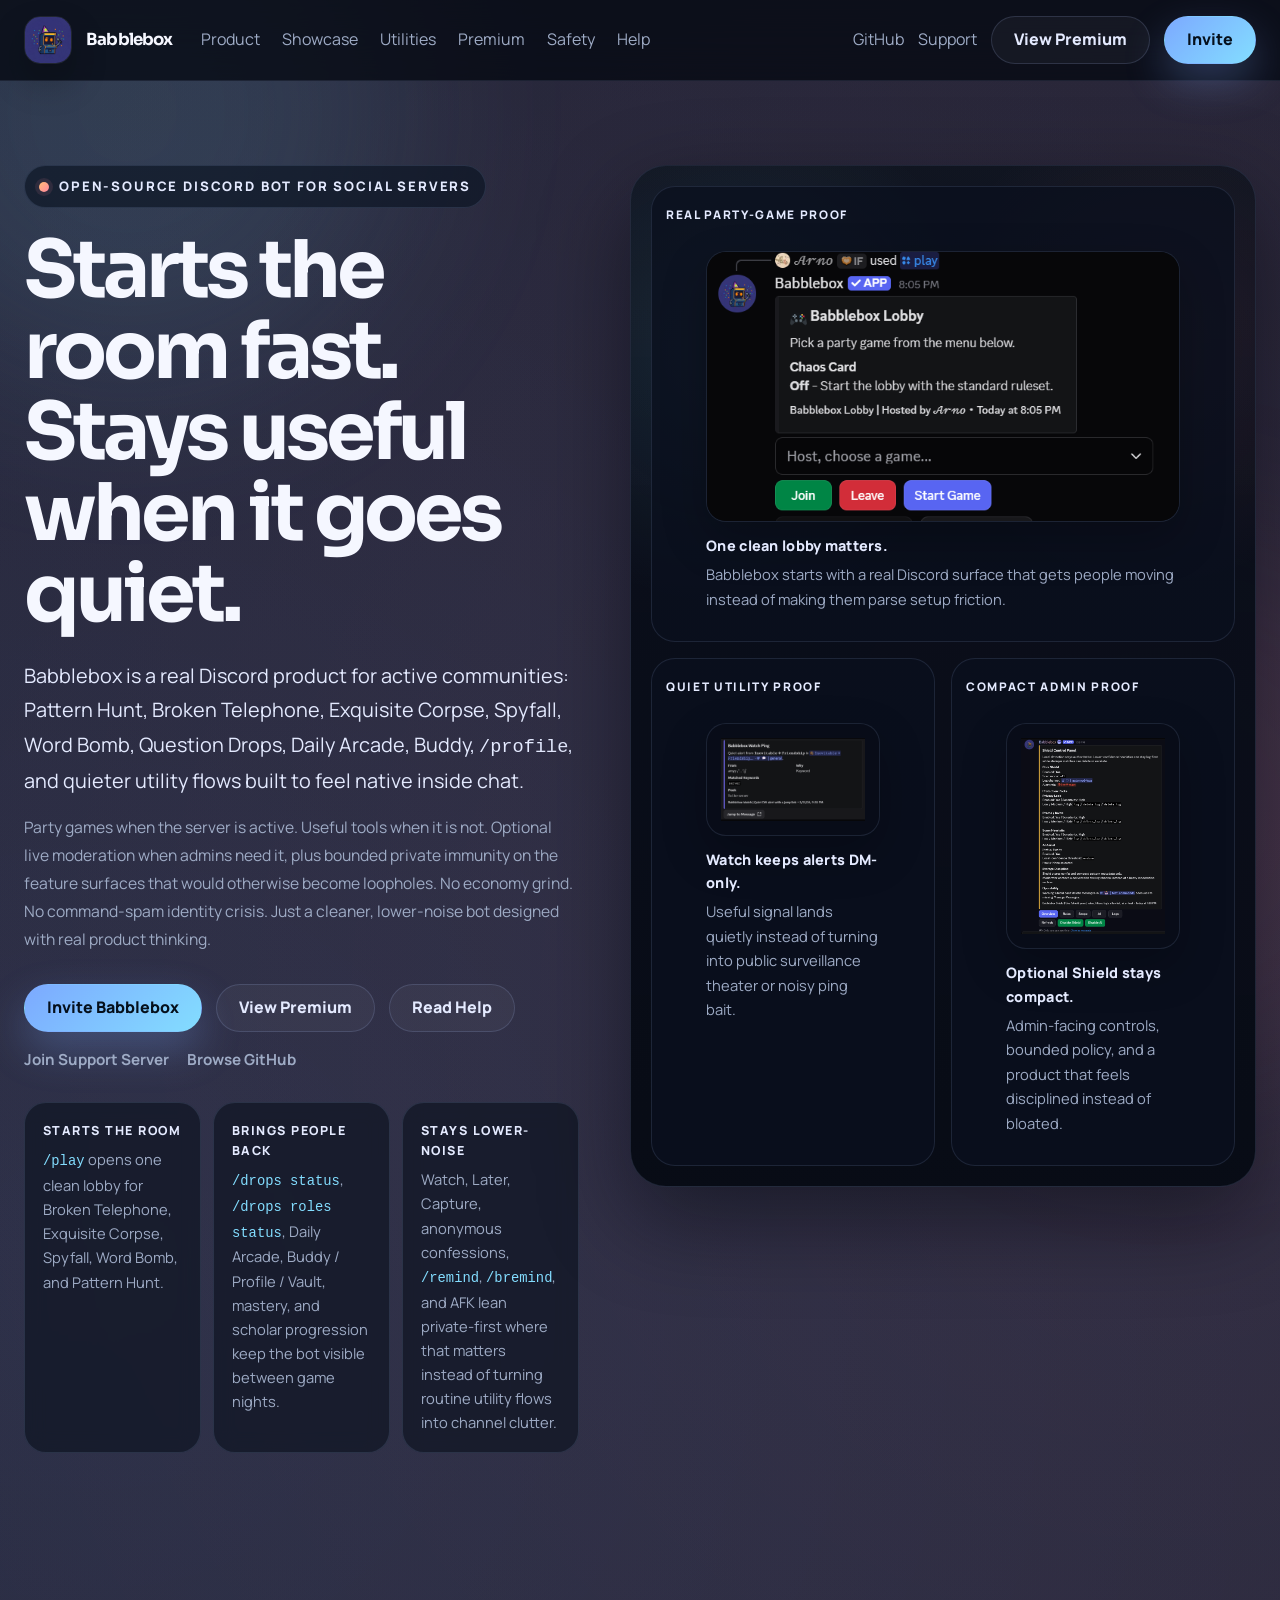
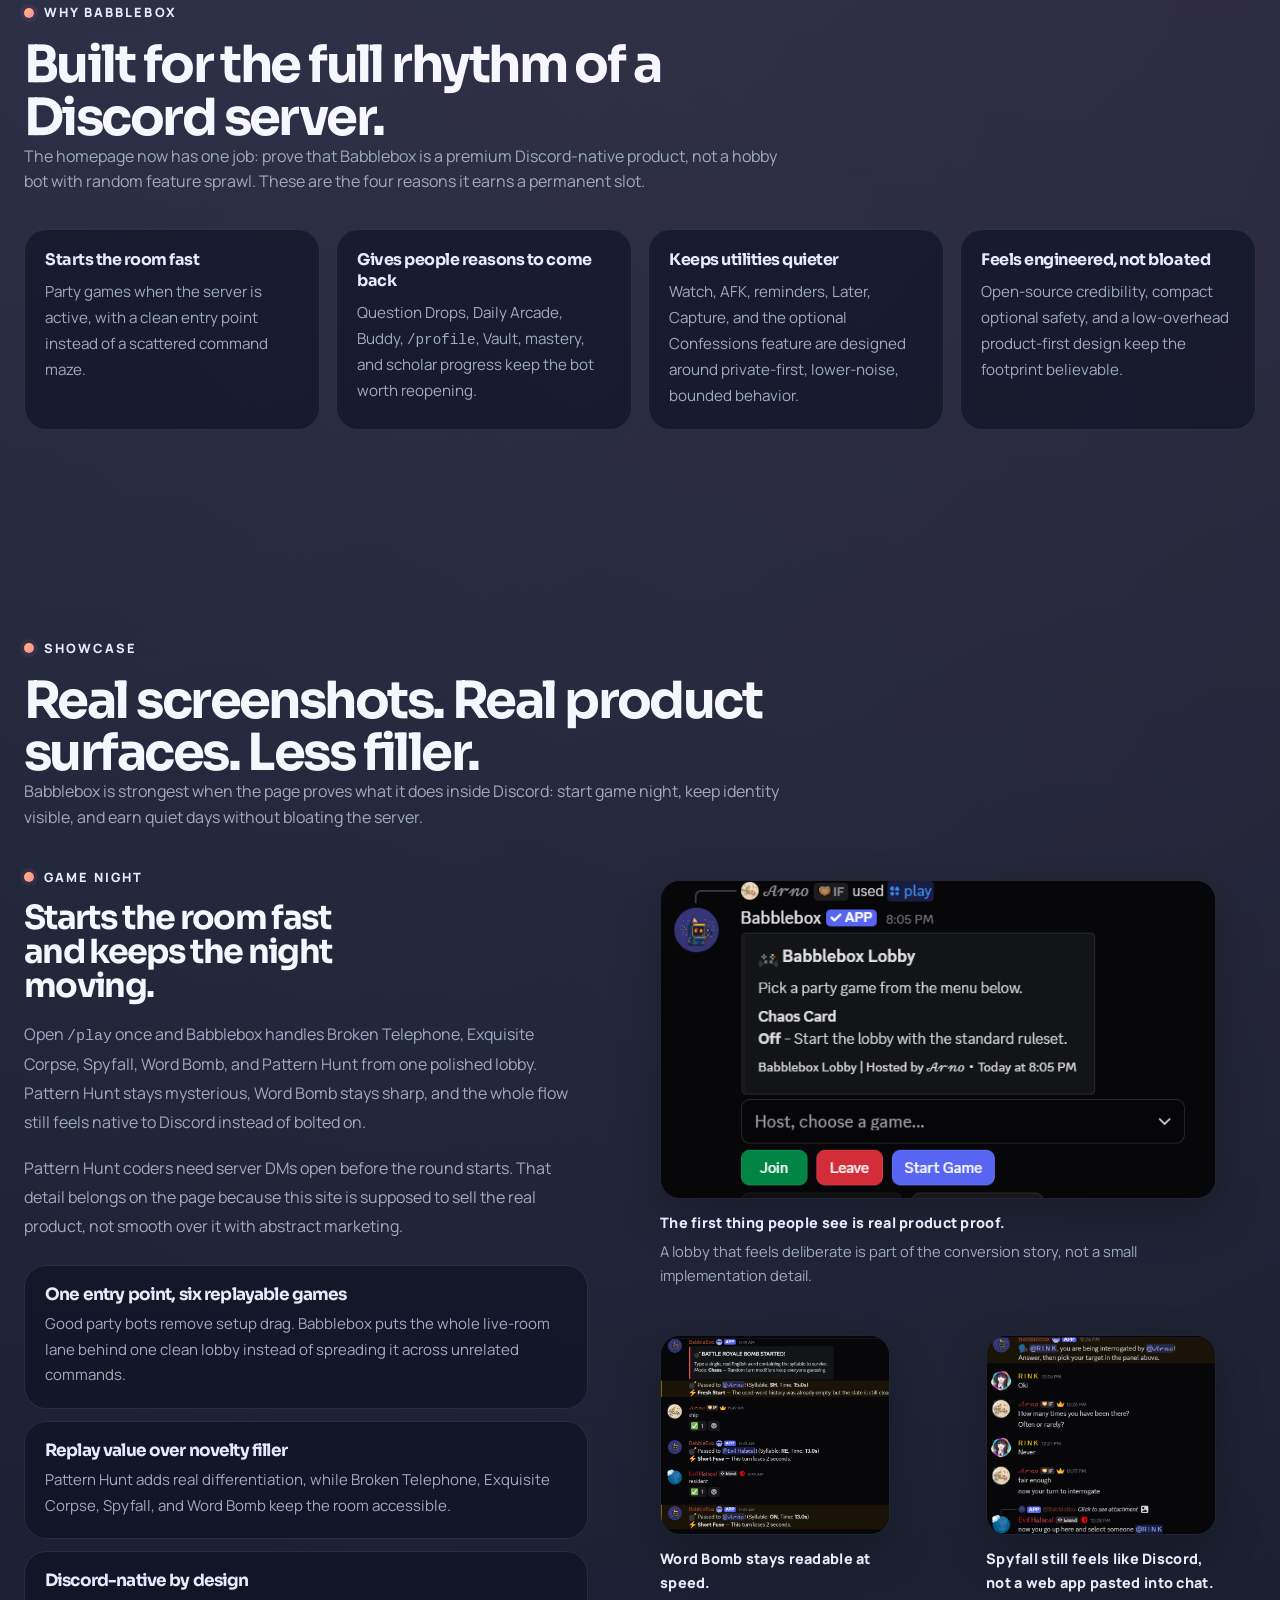
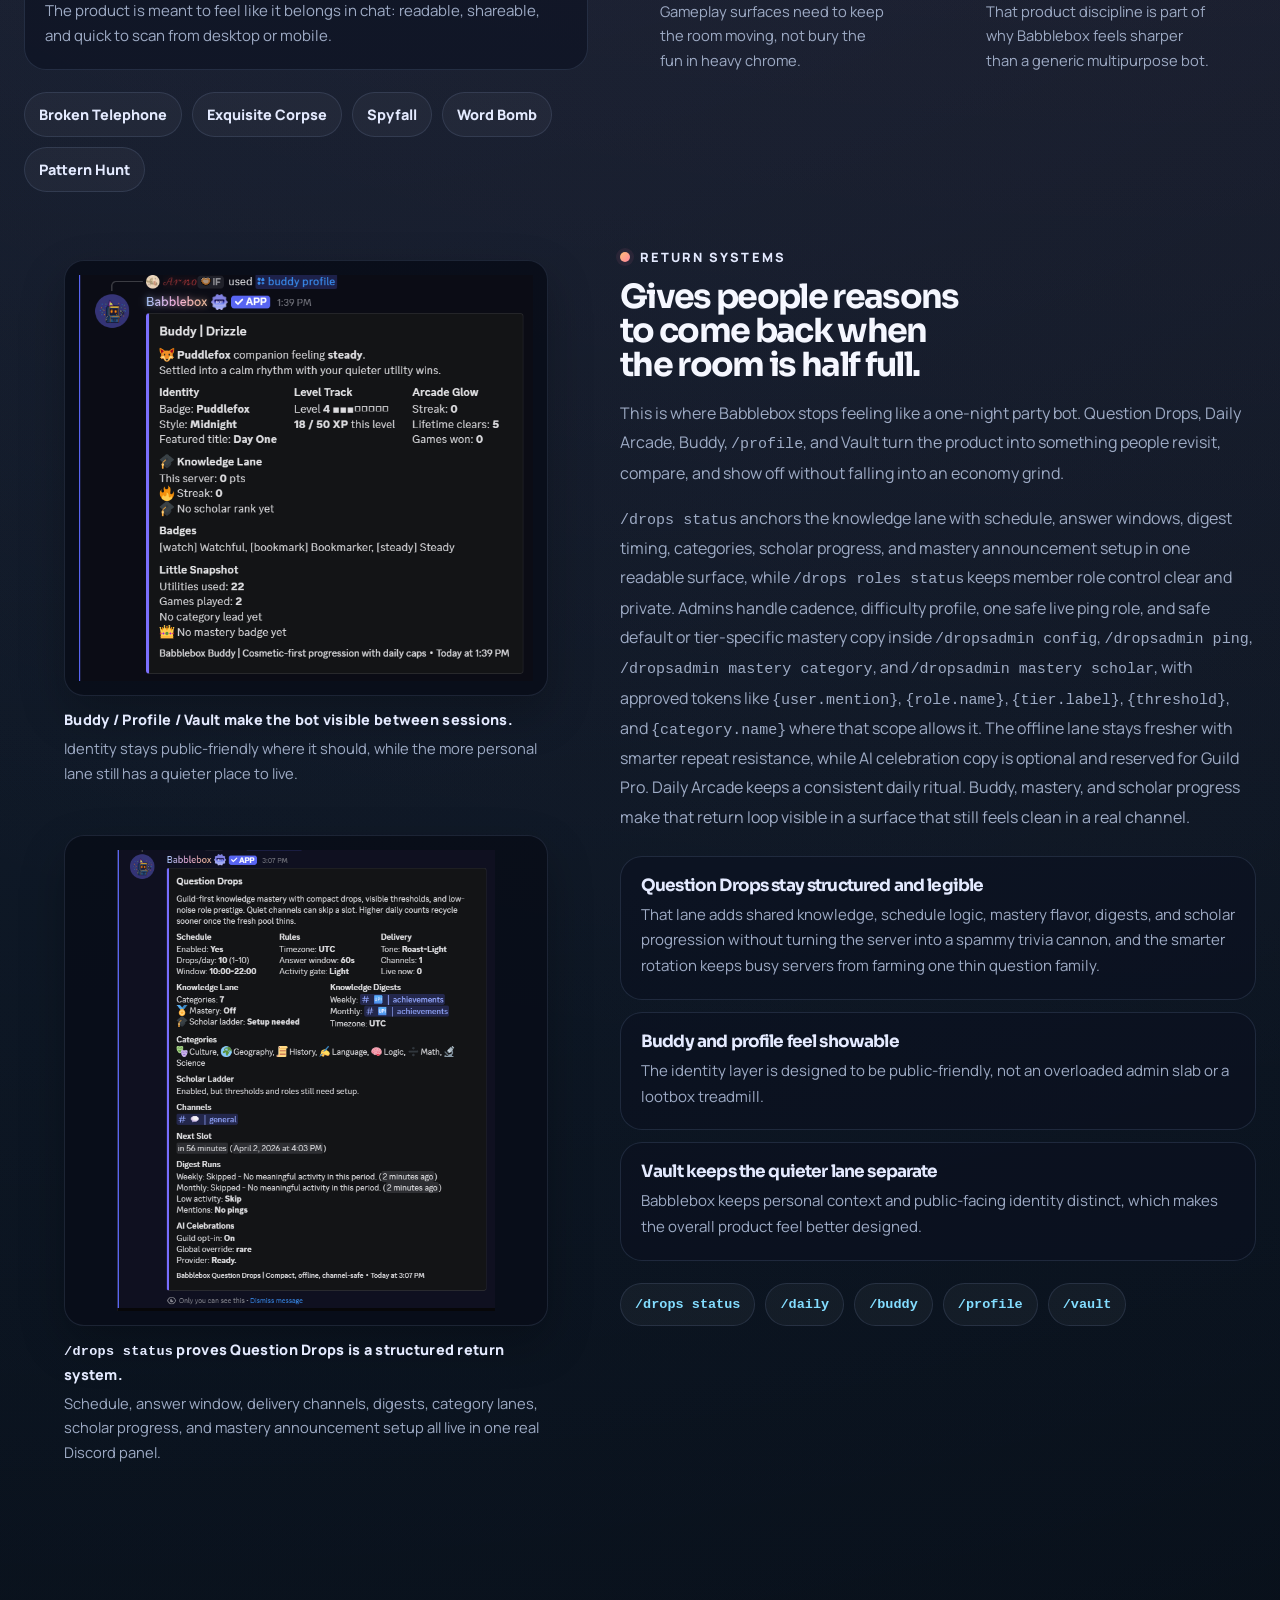
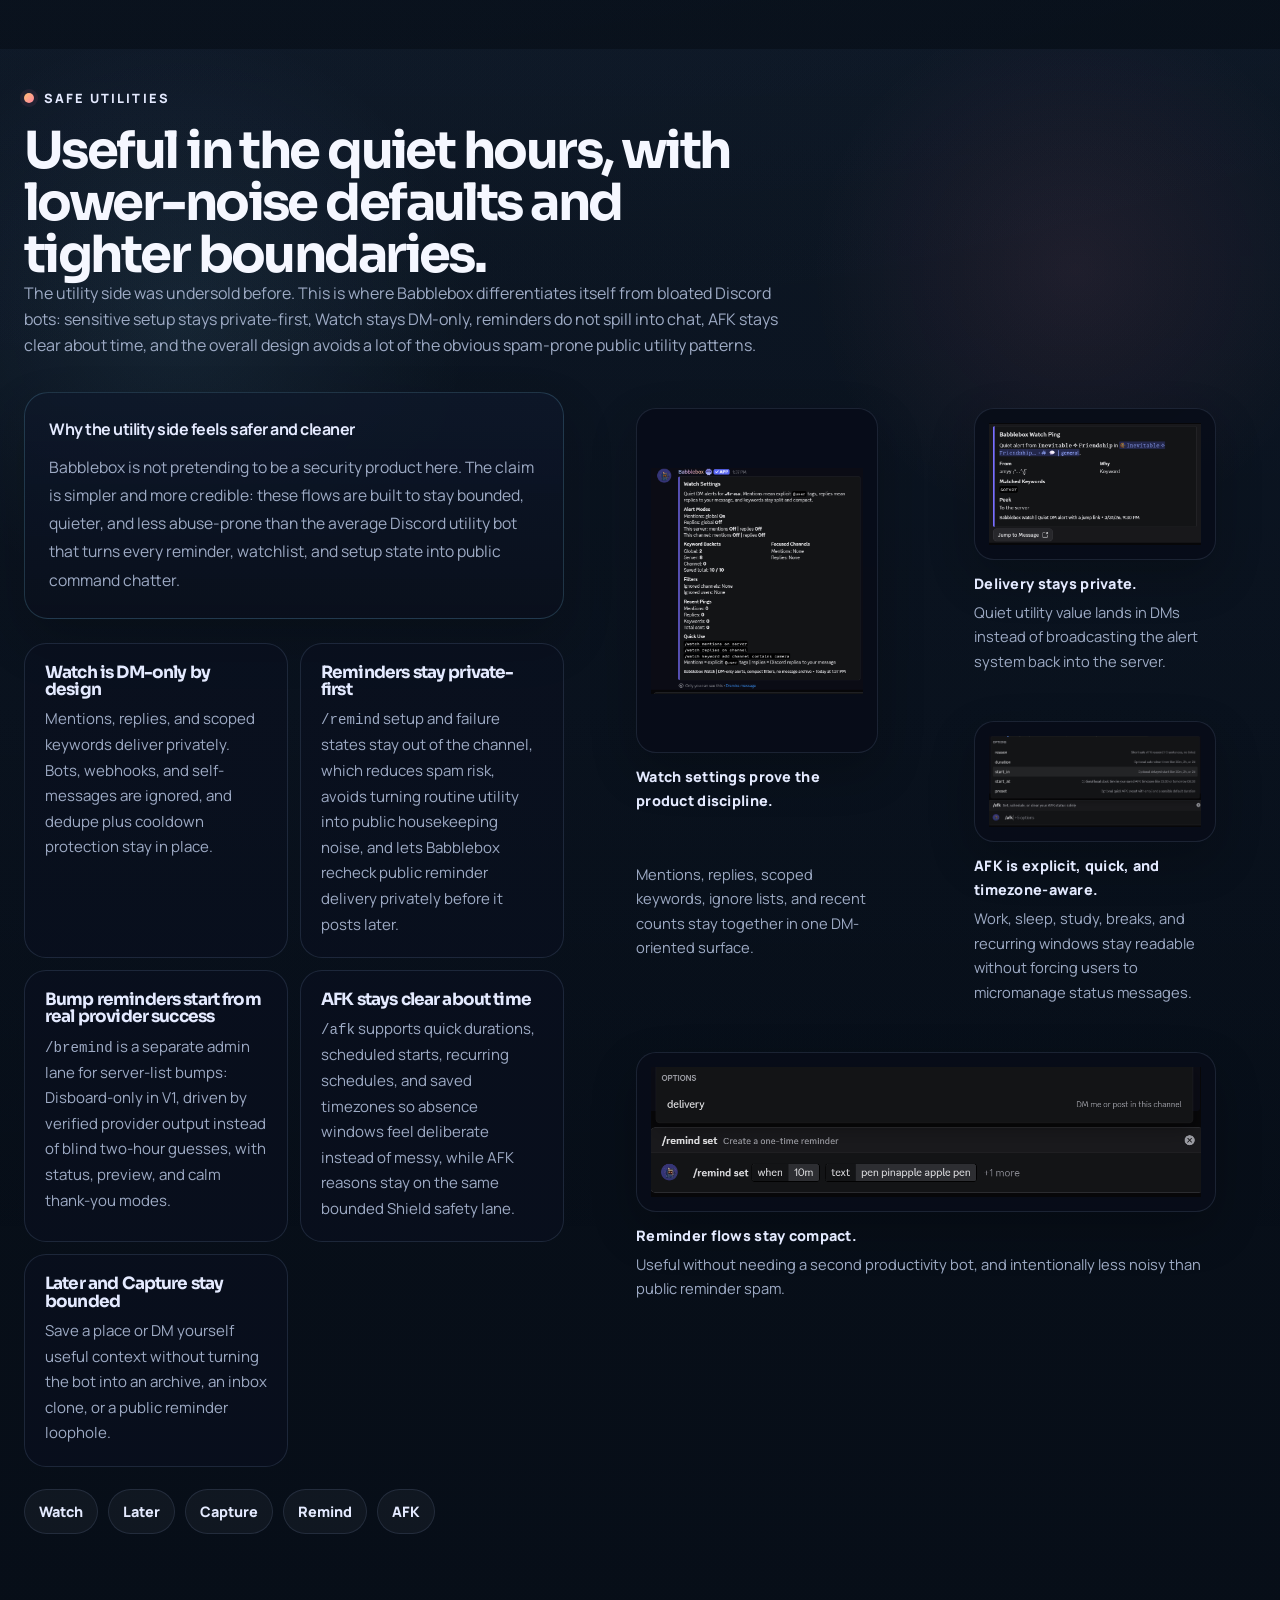
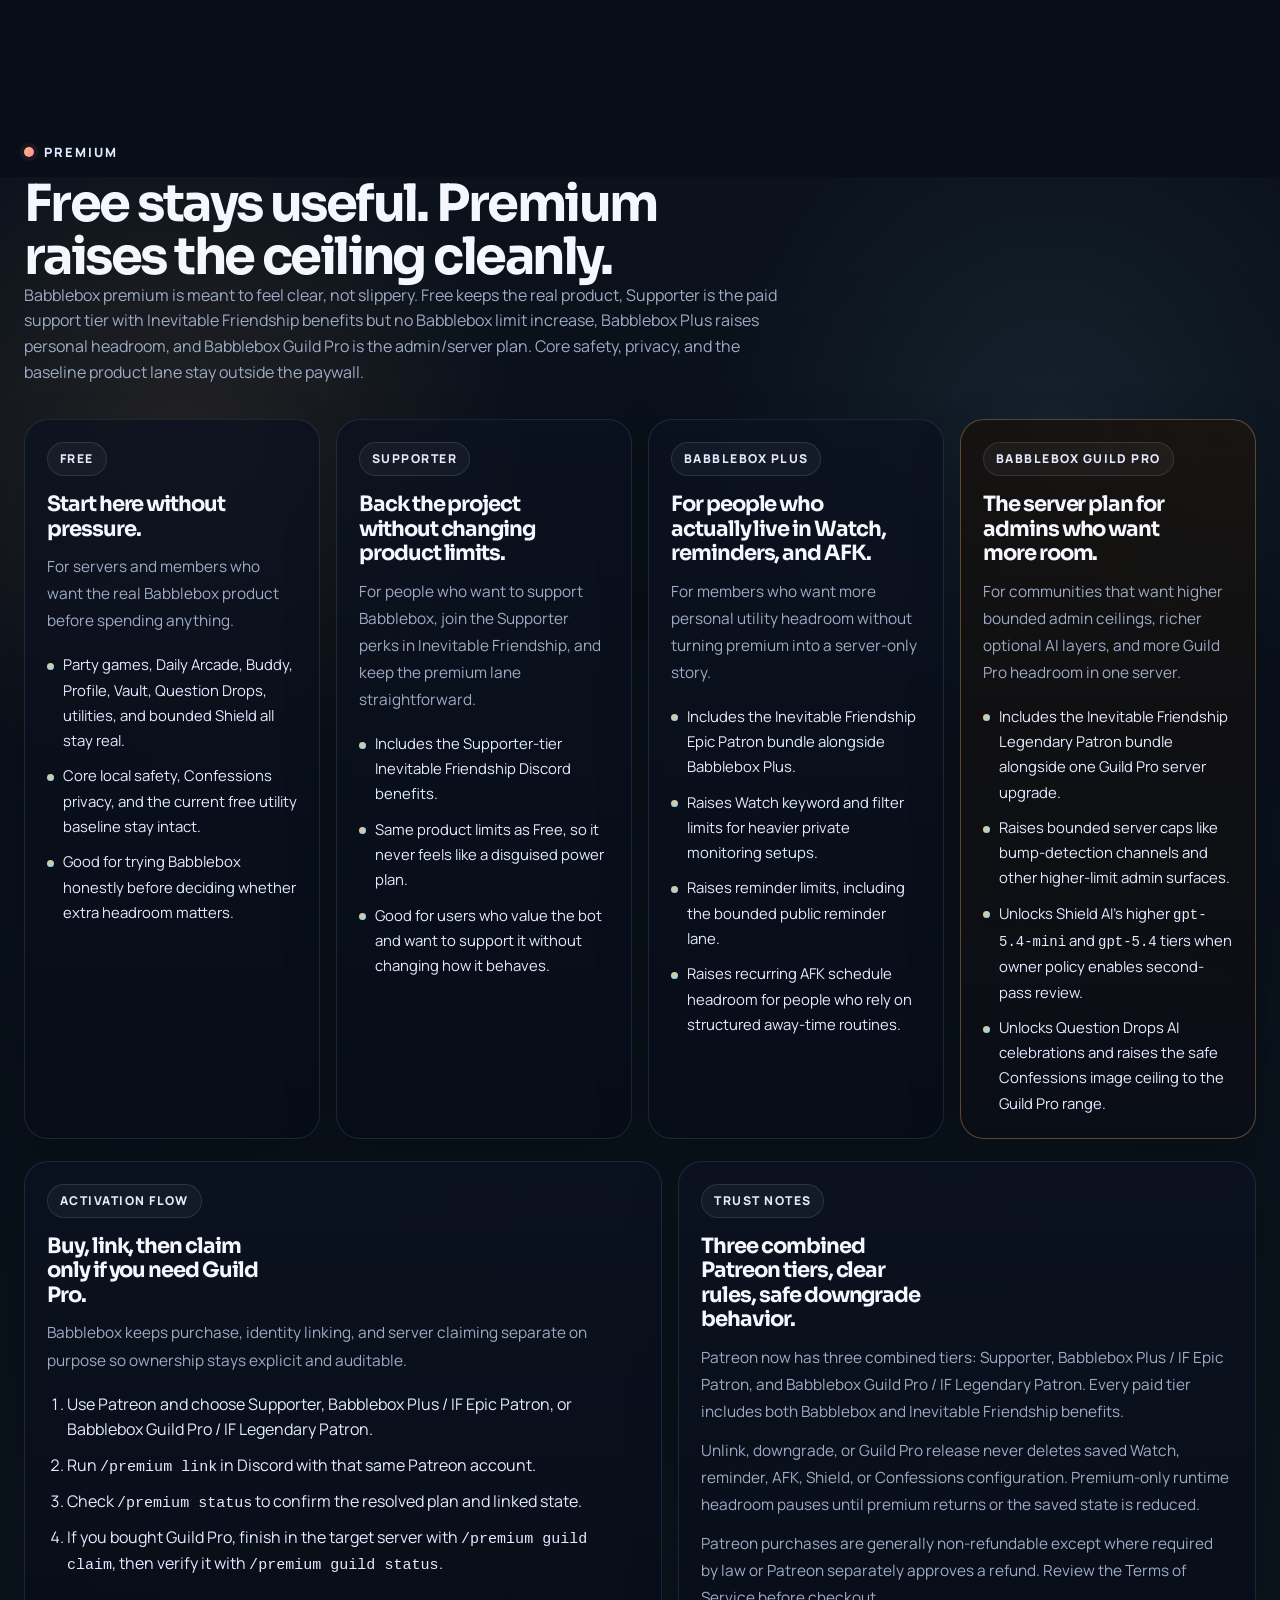
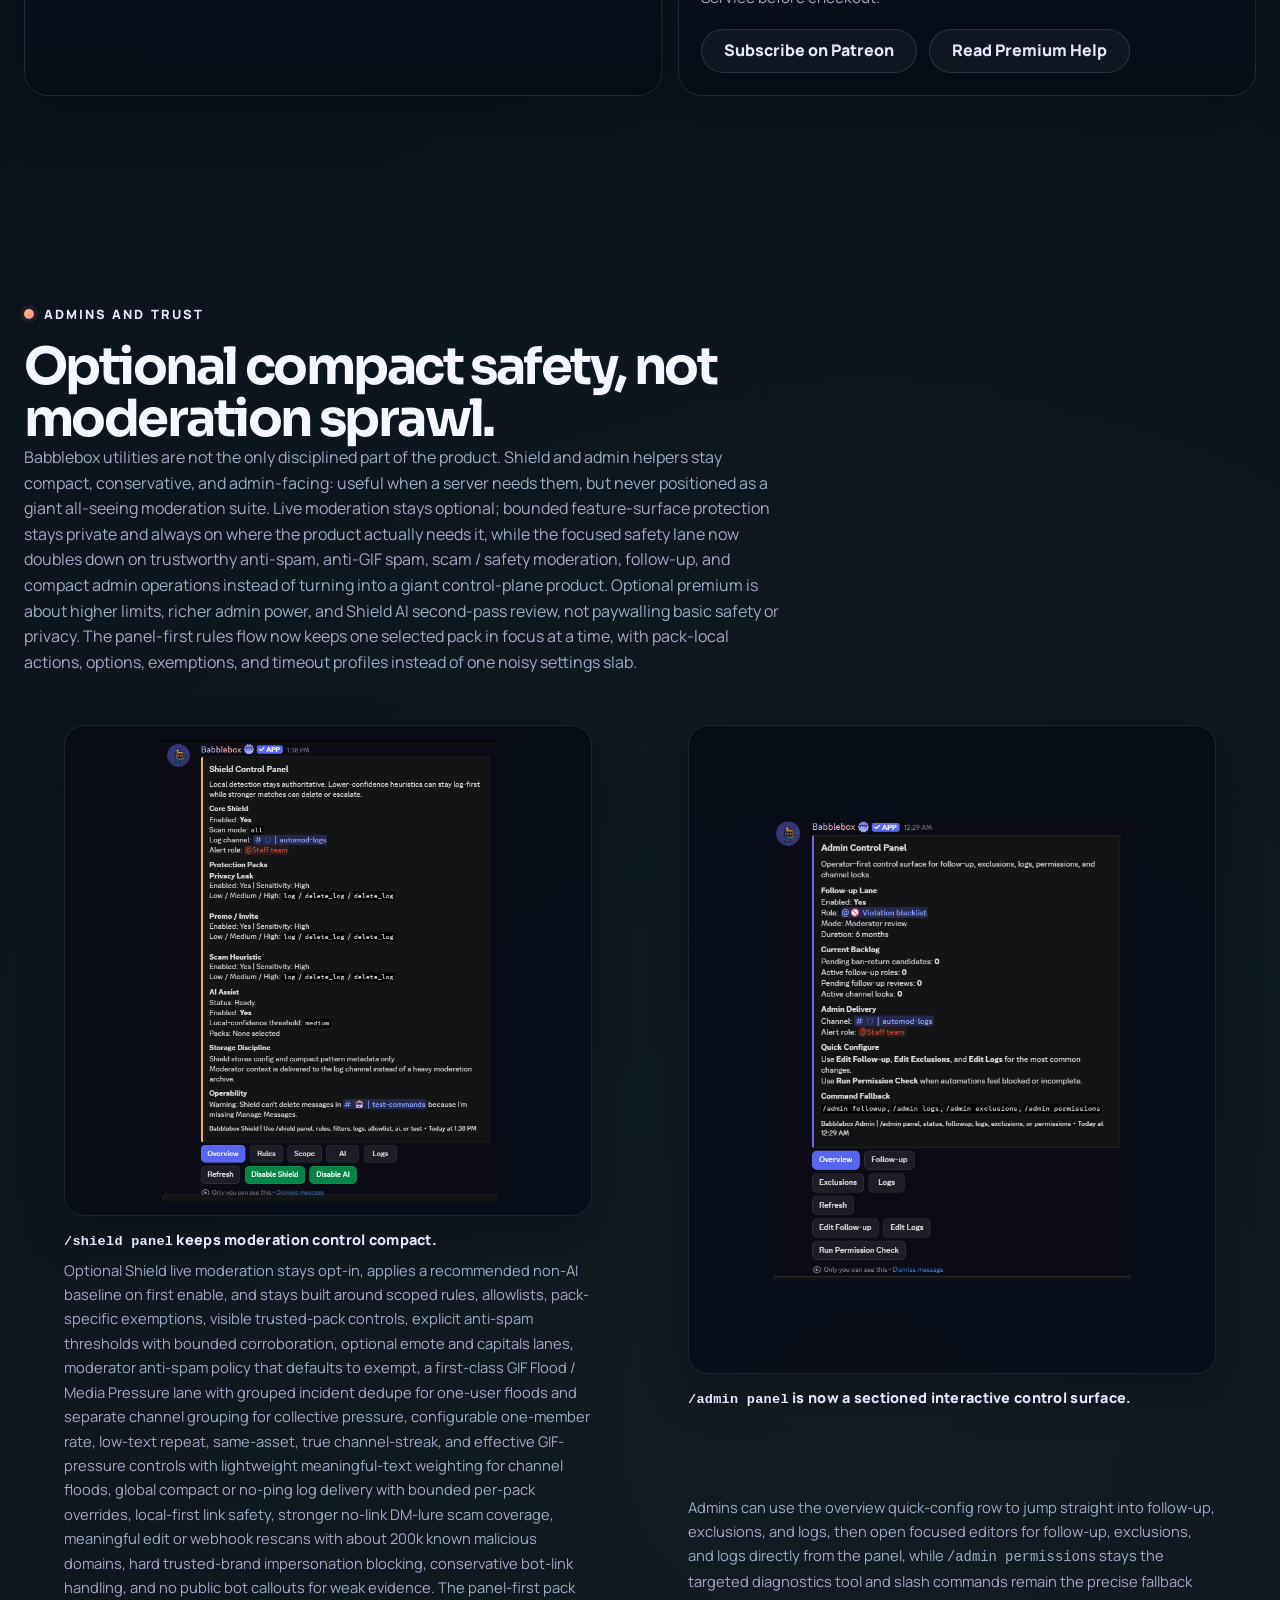
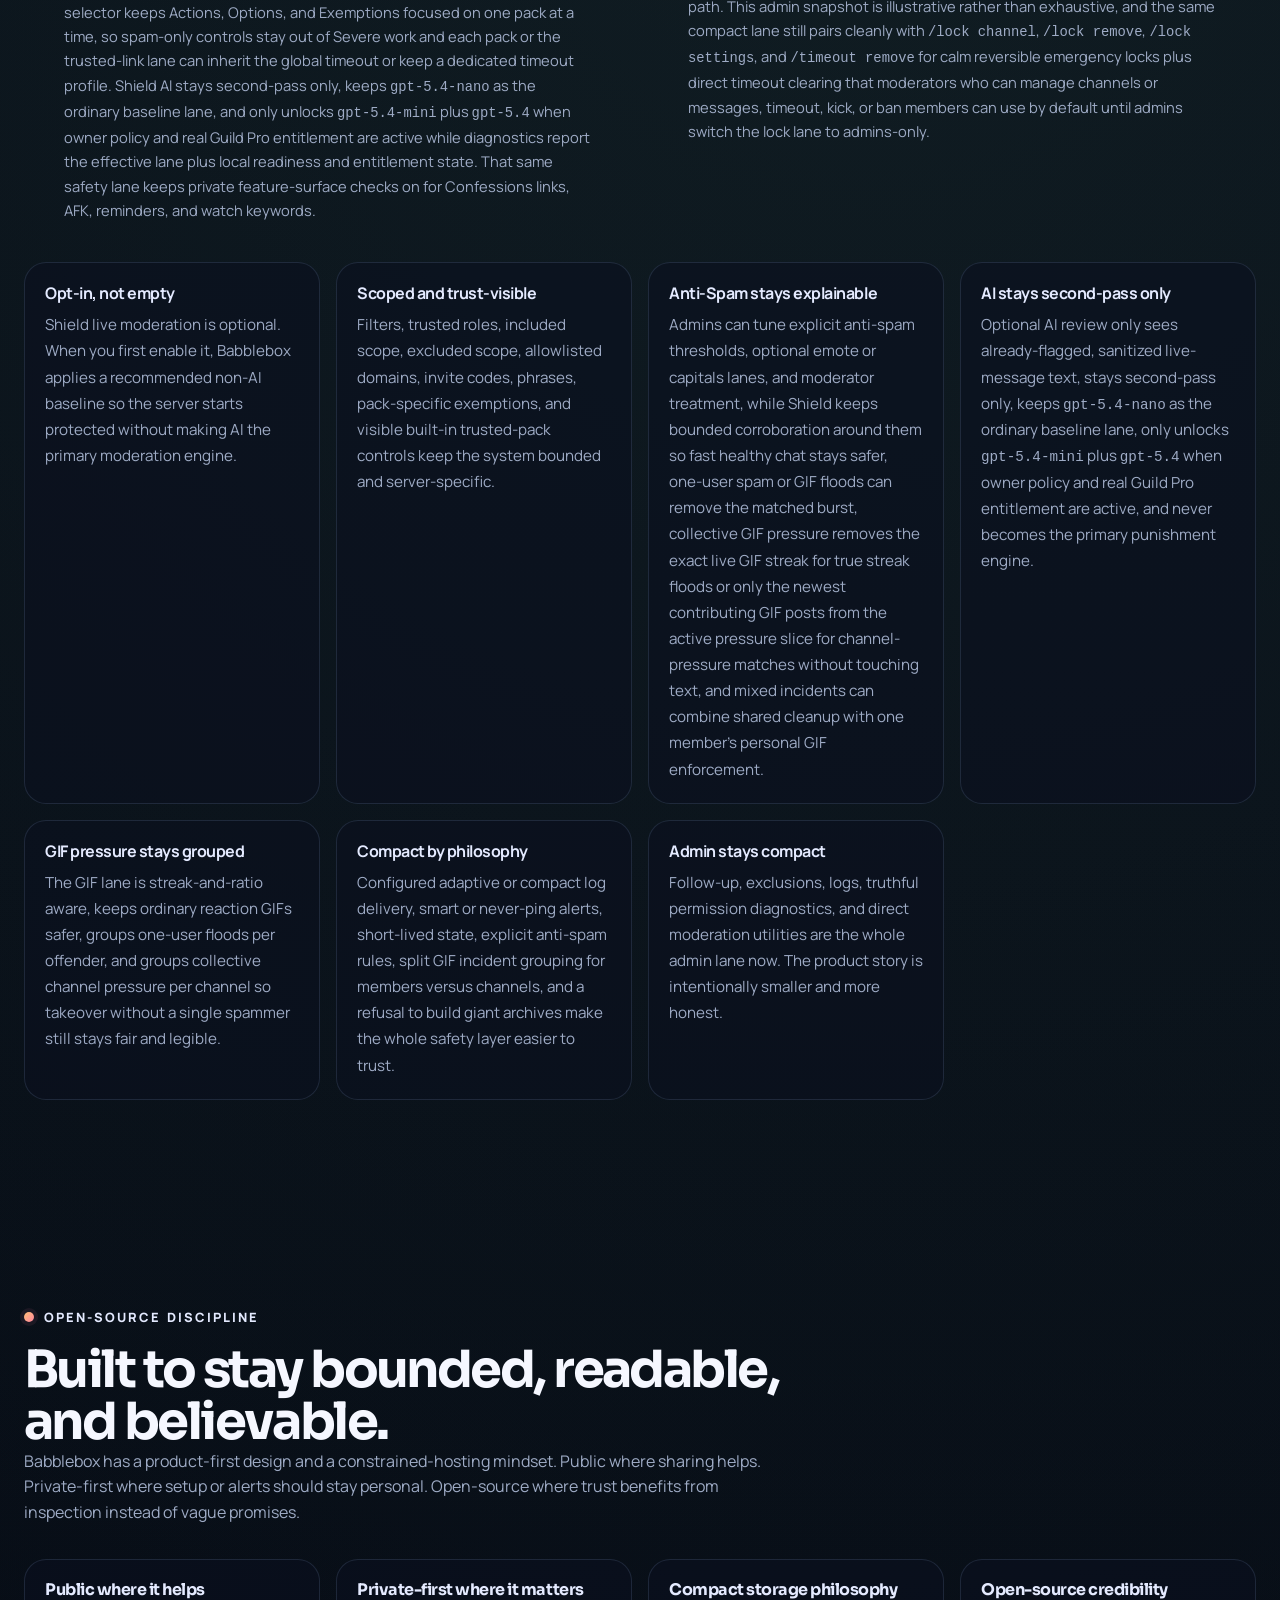
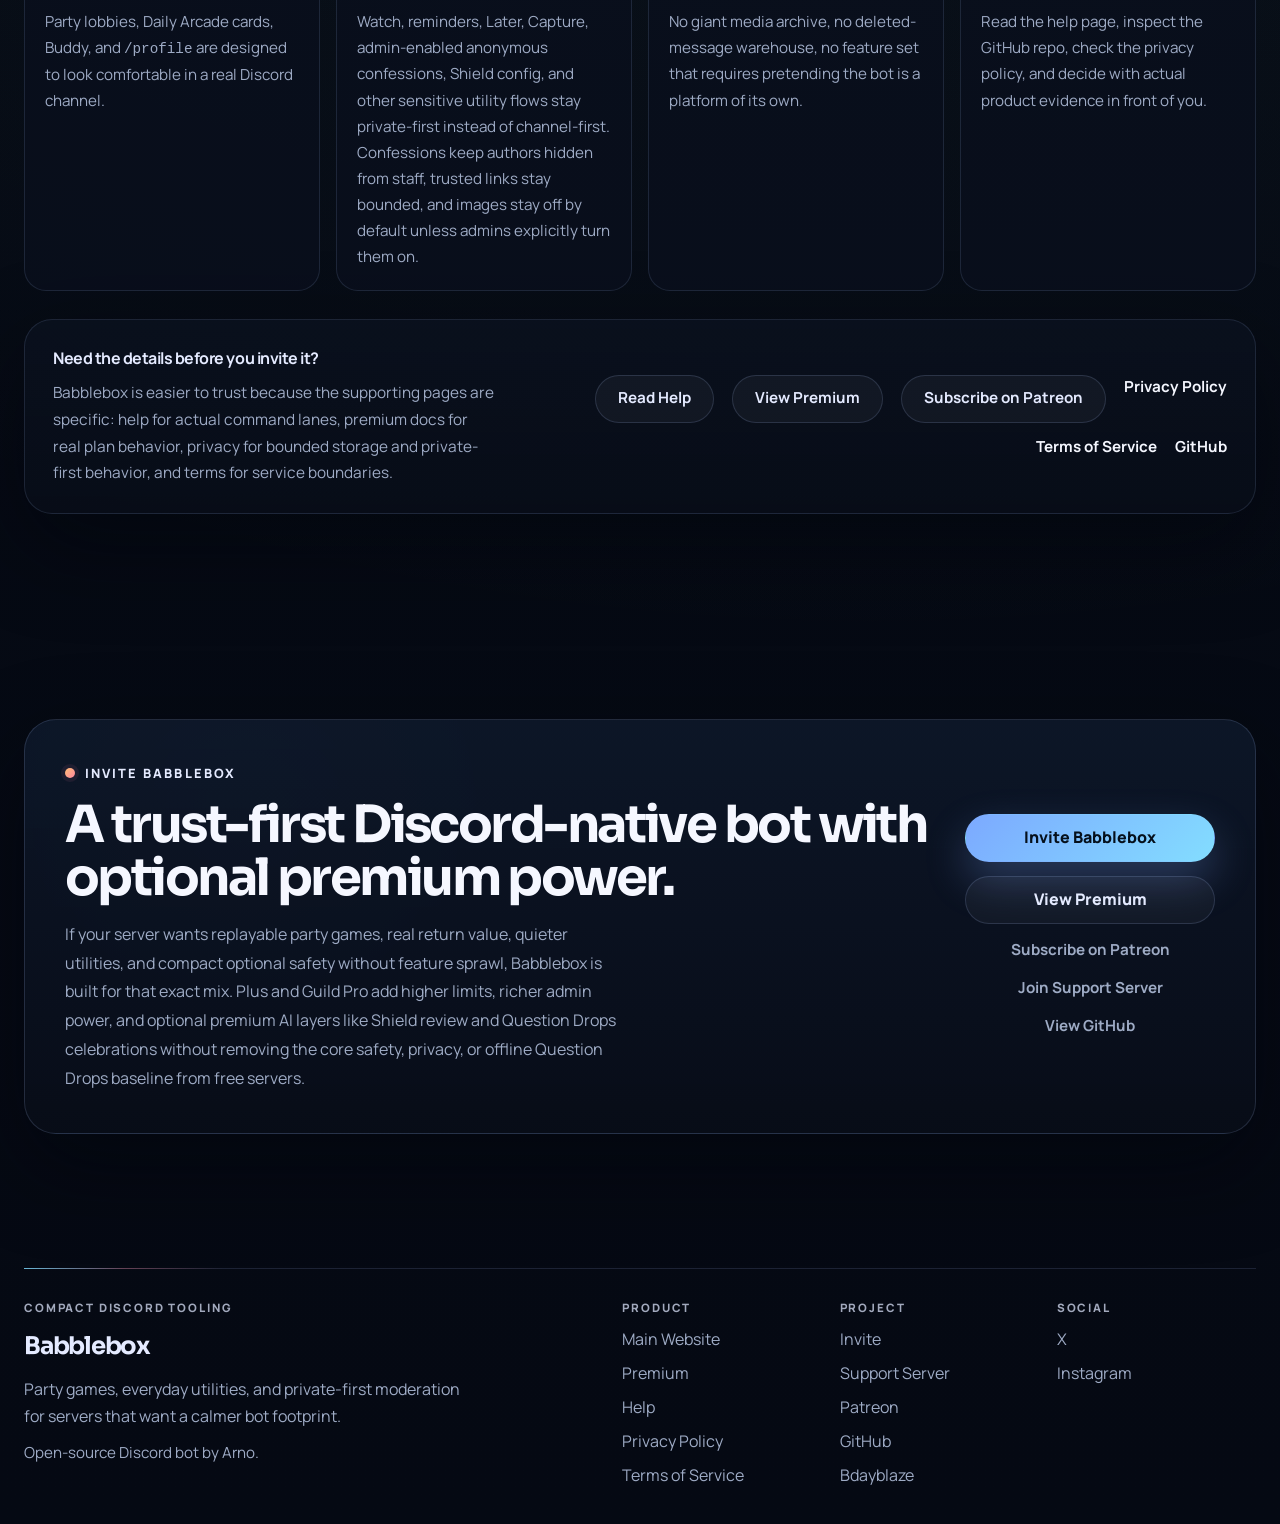
==== index.html @ 4df4a45b "Harden Shield AI premium truth and fallback copy" ====
<!DOCTYPE html>
<html lang="en">
<head>
  <meta charset="UTF-8" />
  <meta name="viewport" content="width=device-width, initial-scale=1.0" />
  <title>Babblebox | Make Your Discord Feel Alive</title>
  <meta
    name="description"
    content="Babblebox is a premium Discord bot for social servers: party games when the server is active, anonymous confessions when a community needs staff-blind posting, useful tools when it is not, Question Drops, Daily Arcade, Buddy and profile surfaces, quiet utilities, and optional compact safety."
  />
  <meta name="robots" content="index,follow,max-image-preview:large" />
  <link rel="canonical" href="https://arno-create.github.io/babblebox-bot/" />
  <meta property="og:title" content="Babblebox | Make Your Discord Feel Alive" />
  <meta
    property="og:description"
    content="Party games, anonymous confessions, replay-worthy daily surfaces, quieter private-first utilities, and compact optional safety for Discord."
  />
  <meta property="og:url" content="https://arno-create.github.io/babblebox-bot/" />
  <meta property="og:type" content="website" />
  <meta property="og:image" content="https://arno-create.github.io/babblebox-bot/banner.png" />
  <meta name="twitter:card" content="summary_large_image" />
  <meta name="twitter:title" content="Babblebox | Make Your Discord Feel Alive" />
  <meta
    name="twitter:description"
    content="Babblebox gives Discord servers party games, anonymous confessions, Question Drops, Daily Arcade, public-friendly identity, quieter utilities, and compact optional safety without bot clutter."
  />
  <meta name="twitter:image" content="https://arno-create.github.io/babblebox-bot/banner.png" />
  <link rel="preconnect" href="https://fonts.googleapis.com" />
  <link rel="preconnect" href="https://fonts.gstatic.com" crossorigin />
  <link
    href="https://fonts.googleapis.com/css2?family=Manrope:wght@400;500;600;700;800&family=Sora:wght@500;600;700;800&display=swap"
    rel="stylesheet"
  />
  <link rel="stylesheet" href="assets/site-shell.css" />
  <style>
    :root {
      --bg-0: #040914;
      --bg-1: #09111c;
      --bg-2: #0d1727;
      --panel: rgba(11, 18, 32, 0.82);
      --panel-strong: rgba(13, 21, 38, 0.94);
      --line: rgba(173, 196, 255, 0.13);
      --text: #f5f7ff;
      --soft: #e4eaff;
      --muted: #9eabc5;
      --cyan: #83ddff;
      --blue: #7ca9ff;
      --mint: #8ae9be;
      --amber: #ffbe76;
      --rose: #ff869f;
      --shadow: 0 32px 90px rgba(1, 4, 10, 0.48);
      --max-width: 1240px;
    }

    * {
      box-sizing: border-box;
    }

    html {
      scroll-behavior: smooth;
    }

    body {
      margin: 0;
      min-height: 100vh;
      overflow-x: hidden;
      color: var(--text);
      font-family: "Manrope", sans-serif;
      line-height: 1.6;
      background:
        radial-gradient(circle at 8% 10%, rgba(124, 169, 255, 0.18), transparent 34%),
        radial-gradient(circle at 90% 8%, rgba(255, 134, 159, 0.14), transparent 28%),
        radial-gradient(circle at 68% 74%, rgba(138, 233, 190, 0.08), transparent 26%),
        linear-gradient(180deg, #060a13 0%, #08101a 32%, #050913 100%);
    }

    body::before,
    body::after {
      content: "";
      position: fixed;
      z-index: 0;
      width: 34rem;
      height: 34rem;
      border-radius: 50%;
      filter: blur(100px);
      opacity: 0.18;
      pointer-events: none;
    }

    body::before {
      top: -10rem;
      left: -9rem;
      background: rgba(131, 221, 255, 0.68);
    }

    body::after {
      right: -10rem;
      bottom: -12rem;
      background: rgba(255, 134, 159, 0.56);
    }

    ::selection {
      background: rgba(131, 221, 255, 0.28);
      color: var(--text);
    }

    a {
      color: inherit;
      text-decoration: none;
    }

    img {
      display: block;
      max-width: 100%;
    }

    button,
    input,
    textarea,
    select {
      font: inherit;
    }

    a:focus-visible,
    .btn:focus-visible,
    .nav-toggle:focus-visible {
      outline: 3px solid rgba(131, 221, 255, 0.38);
      outline-offset: 3px;
    }

    code {
      font-family: ui-monospace, SFMono-Regular, Menlo, Consolas, monospace;
      font-size: 0.94em;
    }

    .site-shell {
      position: relative;
      z-index: 1;
    }

    .container {
      width: min(var(--max-width), calc(100% - 48px));
      margin: 0 auto;
      position: relative;
      z-index: 1;
    }

    section[id] {
      scroll-margin-top: 104px;
    }

    .section {
      padding: clamp(64px, 8vw, 108px) 0;
    }

    .section-head {
      max-width: 760px;
      margin-bottom: 34px;
    }

    .section-kicker {
      display: inline-flex;
      align-items: center;
      gap: 10px;
      color: var(--soft);
      font-size: 0.8rem;
      font-weight: 800;
      letter-spacing: 0.16em;
      text-transform: uppercase;
    }

    .section-kicker::before {
      content: "";
      width: 10px;
      height: 10px;
      border-radius: 999px;
      background: linear-gradient(135deg, var(--amber), var(--rose));
      box-shadow: 0 0 0 4px rgba(255, 134, 159, 0.08);
    }

    h1,
    h2,
    h3,
    h4 {
      margin: 0;
      font-family: "Sora", sans-serif;
      letter-spacing: -0.05em;
      line-height: 1.02;
    }

    h1 {
      margin-top: 22px;
      max-width: 11ch;
      font-size: clamp(3.3rem, 6.2vw, 6.4rem);
    }

    h2 {
      margin-top: 14px;
      font-size: clamp(2.3rem, 4vw, 4.2rem);
    }

    h3 {
      font-size: clamp(1.7rem, 2.6vw, 2.6rem);
    }

    h4 {
      font-size: 1.06rem;
    }

    p {
      margin: 0;
    }

    .section-copy,
    .story-copy p,
    .hero-lede,
    .hero-subhead,
    .support-bar p,
    .trust-card p,
    .proof-card p,
    .story-point p,
    .trust-rail p,
    .scan-card p,
    .shot-frame figcaption span {
      color: var(--muted);
    }

    .nav-shell {
      position: sticky;
      top: 0;
      z-index: 30;
      border-bottom: 1px solid rgba(173, 196, 255, 0.1);
      background: rgba(5, 10, 18, 0.76);
      backdrop-filter: blur(20px);
    }

    nav {
      padding: 16px 0;
    }

    .nav-desktop,
    .nav-desktop-main,
    .nav-actions {
      display: flex;
      align-items: center;
      min-width: 0;
    }

    .nav-desktop {
      justify-content: space-between;
      gap: 24px;
    }

    .nav-desktop-main {
      flex: 1 1 auto;
      gap: 28px;
      min-width: 0;
    }

    .brand {
      display: inline-flex;
      align-items: center;
      gap: 14px;
      min-width: 0;
    }

    .brand-copy {
      min-width: 0;
      overflow: hidden;
    }

    .brand img {
      width: 48px;
      height: 48px;
      border-radius: 16px;
      object-fit: cover;
      border: 1px solid rgba(255, 255, 255, 0.08);
      box-shadow: 0 18px 36px rgba(0, 0, 0, 0.26);
    }

    .brand-title {
      display: block;
      font-family: "Sora", sans-serif;
      font-size: 1.04rem;
      font-weight: 700;
      letter-spacing: -0.05em;
      white-space: nowrap;
      overflow: hidden;
      text-overflow: ellipsis;
    }

    .brand-subtitle {
      display: block;
      margin-top: 4px;
      color: var(--muted);
      font-size: 0.72rem;
      font-weight: 700;
      letter-spacing: 0.14em;
      text-transform: uppercase;
      white-space: nowrap;
      overflow: hidden;
      text-overflow: ellipsis;
    }

    .nav-links {
      display: flex;
      align-items: center;
      gap: 22px;
      min-width: 0;
    }

    .nav-desktop .nav-links {
      flex: 1 1 auto;
      justify-content: flex-start;
      flex-wrap: nowrap;
    }

    .nav-links a,
    .nav-quiet,
    .link-quiet {
      color: var(--muted);
      transition: color 0.18s ease;
    }

    .nav-links a:hover,
    .nav-quiet:hover,
    .link-quiet:hover {
      color: var(--text);
    }

    .nav-actions {
      gap: 14px;
      flex: 0 0 auto;
      justify-content: flex-end;
    }

    .nav-compact {
      display: none;
    }

    .nav-compact-top {
      display: grid;
      grid-template-columns: minmax(0, 1fr) auto;
      align-items: center;
      gap: 12px;
      min-width: 0;
    }

    .nav-compact-quick {
      display: flex;
      align-items: center;
      gap: 8px;
      flex-shrink: 0;
    }

    .nav-invite {
      flex: 0 0 auto;
      white-space: nowrap;
      line-height: 1.1;
    }

    .nav-compact-invite {
      min-height: 42px;
      padding: 0 18px;
      font-size: 0.95rem;
    }

    .nav-quiet {
      font-size: 0.94rem;
      font-weight: 700;
    }

    .nav-toggle {
      display: inline-flex;
      align-items: center;
      justify-content: center;
      width: 48px;
      height: 48px;
      border-radius: 16px;
      padding: 0;
      border: 1px solid rgba(173, 196, 255, 0.14);
      background: rgba(255, 255, 255, 0.04);
      color: var(--soft);
      box-shadow: 0 16px 34px rgba(0, 0, 0, 0.18);
      cursor: pointer;
      transition:
        border-color 0.18s ease,
        background 0.18s ease,
        color 0.18s ease,
        transform 0.18s ease;
    }

    .nav-toggle:hover {
      transform: translateY(-1px);
      border-color: rgba(131, 221, 255, 0.28);
      background: rgba(15, 25, 43, 0.92);
      color: var(--text);
    }

    .nav-toggle-icon {
      display: grid;
      gap: 4px;
    }

    .nav-toggle-icon span {
      display: block;
      width: 18px;
      height: 2px;
      border-radius: 999px;
      background: currentColor;
    }

    .nav-compact-panel {
      display: grid;
      gap: 12px;
      margin-top: 12px;
      padding: 14px;
      border-radius: 22px;
      border: 1px solid rgba(173, 196, 255, 0.12);
      background: rgba(10, 16, 28, 0.94);
      box-shadow: 0 18px 36px rgba(0, 0, 0, 0.22);
    }

    .nav-compact-panel[hidden] {
      display: none !important;
    }

    .nav-compact-panel .nav-links {
      flex-direction: column;
      align-items: flex-start;
      gap: 12px;
    }

    .nav-compact-panel .nav-actions {
      display: grid;
      grid-template-columns: repeat(2, minmax(0, 1fr));
      gap: 10px;
    }

    .nav-compact-panel .nav-quiet {
      display: inline-flex;
      align-items: center;
      justify-content: center;
      min-height: 44px;
      padding: 0 12px;
      border-radius: 14px;
      border: 1px solid rgba(173, 196, 255, 0.12);
      background: rgba(255, 255, 255, 0.03);
    }

    .visually-hidden {
      position: absolute;
      width: 1px;
      height: 1px;
      padding: 0;
      margin: -1px;
      overflow: hidden;
      clip: rect(0, 0, 0, 0);
      white-space: nowrap;
      border: 0;
    }

    .btn {
      display: inline-flex;
      align-items: center;
      justify-content: center;
      gap: 10px;
      min-height: 48px;
      padding: 0 22px;
      border-radius: 999px;
      border: 1px solid transparent;
      font-weight: 800;
      transition:
        transform 0.18s ease,
        border-color 0.18s ease,
        background 0.18s ease,
        color 0.18s ease,
        box-shadow 0.18s ease;
    }

    .btn:hover {
      transform: translateY(-1px);
    }

    .btn-primary {
      background: linear-gradient(135deg, var(--blue), var(--cyan));
      color: #05101c;
      box-shadow: 0 18px 42px rgba(124, 169, 255, 0.28);
    }

    .btn-secondary {
      border-color: rgba(173, 196, 255, 0.16);
      background: rgba(255, 255, 255, 0.04);
      color: var(--soft);
    }

    .hero-wrap {
      padding: clamp(40px, 7vw, 84px) 0 clamp(26px, 4vw, 44px);
    }

    .hero {
      display: grid;
      grid-template-columns: minmax(0, 0.94fr) minmax(0, 1.06fr);
      gap: clamp(28px, 4vw, 52px);
      align-items: start;
    }

    .hero-copy {
      max-width: 620px;
    }

    .eyebrow {
      display: inline-flex;
      align-items: center;
      gap: 10px;
      padding: 10px 14px;
      border-radius: 999px;
      border: 1px solid var(--line);
      background: rgba(13, 21, 36, 0.68);
      color: var(--soft);
      font-size: 0.82rem;
      font-weight: 800;
      letter-spacing: 0.14em;
      text-transform: uppercase;
    }

    .eyebrow::before {
      content: "";
      width: 10px;
      height: 10px;
      border-radius: 999px;
      background: linear-gradient(135deg, var(--amber), var(--rose));
      box-shadow: 0 0 0 4px rgba(255, 134, 159, 0.1);
    }

    .hero-lede {
      max-width: 56ch;
      margin-top: 24px;
      color: var(--soft);
      font-size: clamp(1.08rem, 1.8vw, 1.24rem);
      line-height: 1.75;
    }

    .hero-subhead {
      max-width: 58ch;
      margin-top: 16px;
      font-size: 0.98rem;
      line-height: 1.78;
    }

    .hero-actions {
      display: flex;
      flex-wrap: wrap;
      gap: 14px;
      margin-top: 30px;
    }

    .hero-links {
      display: flex;
      flex-wrap: wrap;
      gap: 18px;
      margin-top: 16px;
    }

    .link-quiet {
      font-size: 0.95rem;
      font-weight: 700;
    }

    .hero-scan {
      display: grid;
      grid-template-columns: repeat(3, minmax(0, 1fr));
      gap: 12px;
      margin-top: 30px;
    }

    .scan-card {
      padding: 18px;
      border-radius: 22px;
      border: 1px solid var(--line);
      background: rgba(12, 18, 31, 0.64);
      backdrop-filter: blur(10px);
    }

    .scan-card strong {
      display: block;
      margin-bottom: 6px;
      color: var(--soft);
      font-size: 0.78rem;
      font-weight: 800;
      letter-spacing: 0.12em;
      text-transform: uppercase;
    }

    .scan-card p {
      font-size: 0.92rem;
      line-height: 1.64;
    }

    .scan-card code {
      color: var(--cyan);
    }

    .hero-stage {
      position: relative;
      display: grid;
      grid-template-columns: repeat(12, minmax(0, 1fr));
      gap: 16px;
      padding: 20px;
      border-radius: 36px;
      border: 1px solid rgba(173, 196, 255, 0.14);
      background: linear-gradient(180deg, rgba(10, 15, 27, 0.95), rgba(7, 11, 21, 0.98));
      box-shadow: var(--shadow);
      overflow: hidden;
    }

    .hero-stage::before {
      content: "";
      position: absolute;
      inset: 0;
      background:
        radial-gradient(circle at 16% 18%, rgba(131, 221, 255, 0.11), transparent 26%),
        radial-gradient(circle at 84% 18%, rgba(255, 134, 159, 0.09), transparent 24%),
        linear-gradient(180deg, rgba(255, 255, 255, 0.02), transparent 36%);
      pointer-events: none;
    }

    .stage-card {
      position: relative;
      z-index: 1;
      padding: 14px;
      border-radius: 24px;
      border: 1px solid rgba(173, 196, 255, 0.12);
      background: rgba(11, 17, 31, 0.76);
    }

    .stage-anchor {
      grid-column: 1 / -1;
    }

    .stage-utility,
    .stage-admin {
      grid-column: span 6;
    }

    .stage-label {
      display: inline-flex;
      margin-bottom: 10px;
      color: var(--soft);
      font-size: 0.74rem;
      font-weight: 800;
      letter-spacing: 0.14em;
      text-transform: uppercase;
    }

    .shot-frame {
      display: grid;
      gap: 12px;
    }

    .shot-media {
      display: flex;
      align-items: center;
      justify-content: center;
      overflow: hidden;
      border-radius: 20px;
      border: 1px solid rgba(173, 196, 255, 0.12);
      background: rgba(8, 13, 25, 0.88);
      box-shadow: 0 18px 46px rgba(0, 0, 0, 0.24);
    }

    .shot-media img {
      display: block;
      width: 100%;
      height: auto;
    }

    .shot-atmosphere img {
      height: 100%;
      object-fit: cover;
      object-position: top center;
    }

    .shot-proof {
      padding: clamp(10px, 1.2vw, 14px);
    }

    .shot-proof img {
      object-fit: contain;
    }

    .shot-proof-panel img {
      width: auto;
      max-width: 100%;
      max-height: clamp(320px, 36vw, 520px);
      margin: 0 auto;
    }

    .ratio-hero {
      aspect-ratio: 786 / 450;
    }

    .ratio-game {
      aspect-ratio: 820 / 711;
    }

    .shot-frame figcaption {
      display: grid;
      gap: 4px;
      font-size: 0.92rem;
      line-height: 1.66;
    }

    .shot-frame figcaption strong {
      color: var(--soft);
      font-size: 0.9rem;
      font-weight: 800;
      letter-spacing: 0.02em;
    }

    .proof-strip {
      display: grid;
      grid-template-columns: repeat(4, minmax(0, 1fr));
      gap: 16px;
    }

    .proof-card,
    .story-point,
    .trust-card,
    .trust-rail article {
      padding: 20px;
      border-radius: 22px;
      border: 1px solid var(--line);
      background: rgba(11, 17, 31, 0.58);
    }

    .proof-card h3,
    .trust-card h3,
    .trust-rail strong {
      color: var(--soft);
      font-size: 1rem;
      line-height: 1.3;
      letter-spacing: -0.03em;
    }

    .proof-card p,
    .trust-card p,
    .trust-rail p {
      margin-top: 8px;
      font-size: 0.95rem;
      line-height: 1.72;
    }

    .story-stack {
      display: grid;
      gap: 52px;
    }

    .story {
      display: grid;
      grid-template-columns: minmax(0, 0.94fr) minmax(0, 1.06fr);
      gap: 32px;
      align-items: start;
    }

    .story-copy h3 {
      margin-top: 12px;
      max-width: 14ch;
    }

    .story-copy p {
      margin-top: 16px;
      font-size: 1rem;
      line-height: 1.82;
    }

    .story-points {
      display: grid;
      gap: 12px;
      margin-top: 24px;
    }

    .story-point h4 {
      color: var(--soft);
    }

    .story-point p {
      margin-top: 8px;
      font-size: 0.94rem;
      line-height: 1.7;
    }

    .pill-row {
      display: flex;
      flex-wrap: wrap;
      gap: 10px;
      margin-top: 22px;
    }

    .pill {
      display: inline-flex;
      align-items: center;
      gap: 8px;
      padding: 10px 14px;
      border-radius: 999px;
      border: 1px solid rgba(173, 196, 255, 0.12);
      background: rgba(255, 255, 255, 0.04);
      color: var(--soft);
      font-size: 0.9rem;
      font-weight: 800;
      white-space: nowrap;
    }

    .pill code {
      color: var(--cyan);
    }

    .games-grid {
      display: grid;
      grid-template-columns: repeat(12, minmax(0, 1fr));
      gap: 16px;
    }

    .games-grid .shot-primary {
      grid-column: 1 / -1;
    }

    .games-grid .shot-secondary {
      grid-column: span 6;
    }

    .return-media {
      display: grid;
      gap: 18px;
      align-content: start;
    }

    .section-utilities {
      position: relative;
    }

    .section-utilities::before {
      content: "";
      position: absolute;
      inset: 4% 0 auto;
      height: 74%;
      background:
        linear-gradient(180deg, rgba(124, 169, 255, 0.05), rgba(5, 9, 19, 0)),
        radial-gradient(circle at 14% 22%, rgba(131, 221, 255, 0.08), transparent 20%),
        radial-gradient(circle at 84% 18%, rgba(255, 134, 159, 0.08), transparent 18%);
      pointer-events: none;
    }

    .utility-shell {
      display: grid;
      grid-template-columns: minmax(0, 0.9fr) minmax(0, 1.1fr);
      gap: 32px;
      align-items: start;
    }

    .utility-callout {
      padding: 24px;
      border-radius: 24px;
      border: 1px solid rgba(131, 221, 255, 0.18);
      background: linear-gradient(180deg, rgba(14, 24, 42, 0.84), rgba(10, 16, 29, 0.94));
      box-shadow: 0 22px 50px rgba(0, 0, 0, 0.2);
    }

    .utility-callout strong {
      display: block;
      color: var(--soft);
      font-size: 1rem;
      letter-spacing: -0.03em;
    }

    .utility-callout p {
      margin-top: 10px;
      color: var(--muted);
      font-size: 0.98rem;
      line-height: 1.8;
    }

    .utility-points {
      grid-template-columns: repeat(2, minmax(0, 1fr));
    }

    .utility-collage {
      display: grid;
      grid-template-columns: repeat(12, minmax(0, 1fr));
      gap: 16px;
    }

    .utility-watch {
      grid-column: span 6;
      grid-row: span 2;
    }

    .utility-alert {
      grid-column: span 6;
    }

    .utility-afk {
      grid-column: span 6;
    }

    .utility-reminder {
      grid-column: 1 / -1;
    }

    .section-premium {
      position: relative;
    }

    .section-premium::before {
      content: "";
      position: absolute;
      inset: 8% 0 auto;
      height: 78%;
      background:
        radial-gradient(circle at 14% 20%, rgba(255, 190, 118, 0.1), transparent 22%),
        radial-gradient(circle at 82% 18%, rgba(131, 221, 255, 0.08), transparent 22%),
        linear-gradient(180deg, rgba(255, 255, 255, 0.02), rgba(5, 9, 19, 0));
      pointer-events: none;
    }

    .premium-shell {
      display: grid;
      gap: 22px;
    }

    .premium-grid {
      display: grid;
      grid-template-columns: repeat(4, minmax(0, 1fr));
      gap: 16px;
    }

    .premium-card,
    .premium-steps,
    .premium-note {
      position: relative;
      z-index: 1;
      padding: 22px;
      border-radius: 24px;
      border: 1px solid var(--line);
      background: linear-gradient(180deg, rgba(12, 18, 32, 0.78), rgba(8, 13, 24, 0.94));
      box-shadow: 0 22px 54px rgba(0, 0, 0, 0.18);
    }

    .premium-card.featured {
      border-color: rgba(255, 190, 118, 0.32);
      background:
        linear-gradient(180deg, rgba(23, 18, 14, 0.88), rgba(10, 14, 23, 0.96)),
        radial-gradient(circle at top right, rgba(255, 190, 118, 0.12), transparent 34%);
    }

    .premium-plan {
      display: inline-flex;
      align-items: center;
      min-height: 34px;
      padding: 0 12px;
      border-radius: 999px;
      border: 1px solid rgba(173, 196, 255, 0.14);
      background: rgba(255, 255, 255, 0.04);
      color: var(--soft);
      font-size: 0.76rem;
      font-weight: 800;
      letter-spacing: 0.12em;
      text-transform: uppercase;
    }

    .premium-card h3,
    .premium-steps h3,
    .premium-note h3 {
      margin-top: 16px;
      max-width: 14ch;
      font-size: 1.32rem;
      line-height: 1.16;
    }

    .premium-card p,
    .premium-steps p,
    .premium-note p {
      margin-top: 12px;
      color: var(--muted);
      font-size: 0.96rem;
      line-height: 1.76;
    }

    .premium-points {
      display: grid;
      gap: 10px;
      margin: 18px 0 0;
      padding: 0;
      list-style: none;
    }

    .premium-points li {
      position: relative;
      padding-left: 16px;
      color: var(--soft);
      font-size: 0.93rem;
      line-height: 1.7;
    }

    .premium-points li::before {
      content: "";
      position: absolute;
      top: 0.72em;
      left: 0;
      width: 7px;
      height: 7px;
      border-radius: 999px;
      background: linear-gradient(135deg, var(--amber), var(--cyan));
    }

    .premium-detail {
      display: grid;
      grid-template-columns: minmax(0, 1.05fr) minmax(0, 0.95fr);
      gap: 16px;
    }

    .premium-steps ol {
      margin: 18px 0 0;
      padding-left: 20px;
      color: var(--soft);
    }

    .premium-steps li + li {
      margin-top: 10px;
    }

    .premium-actions {
      display: flex;
      flex-wrap: wrap;
      gap: 12px;
      margin-top: 18px;
    }

    .premium-actions .btn {
      min-height: 44px;
    }

    .admin-media {
      display: grid;
      grid-template-columns: repeat(2, minmax(0, 1fr));
      gap: 16px;
    }

    .trust-rail {
      display: grid;
      grid-template-columns: repeat(4, minmax(0, 1fr));
      gap: 16px;
      margin-top: 24px;
    }

    .trust-rail article strong {
      display: block;
    }

    .trust-grid {
      display: grid;
      grid-template-columns: repeat(4, minmax(0, 1fr));
      gap: 16px;
    }

    .support-bar {
      display: flex;
      justify-content: space-between;
      align-items: center;
      gap: 20px;
      margin-top: 28px;
      padding: 26px 28px;
      border-radius: 28px;
      border: 1px solid var(--line);
      background: linear-gradient(180deg, rgba(11, 18, 32, 0.72), rgba(8, 13, 24, 0.92));
      box-shadow: var(--shadow);
    }

    .support-bar strong {
      display: block;
      color: var(--soft);
      font-size: 1rem;
      letter-spacing: -0.03em;
    }

    .support-bar p {
      margin-top: 8px;
      max-width: 58ch;
      font-size: 0.96rem;
      line-height: 1.74;
    }

    .support-links {
      display: flex;
      flex-wrap: wrap;
      gap: 12px 18px;
      justify-content: flex-end;
    }

    .support-links a {
      font-size: 0.95rem;
      font-weight: 700;
    }

    .section-final {
      padding-bottom: clamp(64px, 8vw, 100px);
    }

    .final-cta {
      display: grid;
      grid-template-columns: minmax(0, 1fr) auto;
      gap: 32px;
      align-items: center;
      padding: clamp(28px, 4vw, 40px);
      border-radius: 32px;
      border: 1px solid rgba(173, 196, 255, 0.16);
      background:
        linear-gradient(180deg, rgba(14, 24, 42, 0.88), rgba(8, 13, 24, 0.96)),
        radial-gradient(circle at 18% 22%, rgba(131, 221, 255, 0.08), transparent 28%);
      box-shadow: var(--shadow);
    }

    .final-cta p {
      margin-top: 16px;
      max-width: 56ch;
      color: var(--muted);
      font-size: 1rem;
      line-height: 1.8;
    }

    .final-actions {
      display: grid;
      gap: 14px;
      min-width: 250px;
    }

    .final-actions .btn {
      width: 100%;
    }

    .final-actions .link-quiet {
      justify-self: center;
    }

    @media (max-width: 1180px) {
      nav {
        padding: 14px 0;
      }

      .nav-desktop {
        display: none;
      }

      .nav-compact {
        display: block;
      }

      .brand-subtitle {
        display: none;
      }

      .brand img {
        width: 40px;
        height: 40px;
        border-radius: 14px;
      }

      .brand-title {
        font-size: 0.98rem;
      }

      .hero,
      .story,
      .utility-shell,
      .final-cta {
        grid-template-columns: 1fr;
      }

      .hero-copy {
        max-width: none;
      }

      .support-links {
        justify-content: flex-start;
      }
    }

    @media (max-width: 1040px) {
      .proof-strip,
      .premium-grid,
      .trust-rail,
      .trust-grid {
        grid-template-columns: repeat(2, minmax(0, 1fr));
      }

      .premium-detail {
        grid-template-columns: 1fr;
      }

      .utility-points {
        grid-template-columns: 1fr;
      }

      .admin-media {
        grid-template-columns: 1fr;
      }
    }

    @media (max-width: 920px) {
      .hero-scan,
      .proof-strip,
      .premium-grid,
      .trust-rail,
      .trust-grid {
        grid-template-columns: 1fr;
      }

      .stage-utility,
      .stage-admin,
      .games-grid .shot-secondary,
      .utility-watch,
      .utility-alert,
      .utility-afk,
      .utility-reminder {
        grid-column: 1 / -1;
        grid-row: auto;
      }

      .support-bar {
        flex-direction: column;
        align-items: flex-start;
      }
    }

    @media (max-width: 720px) {
      html {
        scroll-behavior: auto;
      }

      .container {
        width: min(var(--max-width), calc(100% - 24px));
      }

      nav {
        padding: 12px 0;
      }

      .brand {
        gap: 10px;
      }

      .brand img {
        width: 38px;
        height: 38px;
        border-radius: 12px;
      }

      .brand-subtitle {
        display: none;
      }

      .brand-title {
        font-size: 0.96rem;
      }

      .nav-compact-top {
        gap: 10px;
      }

      .nav-compact-invite {
        min-height: 40px;
        padding: 0 16px;
        font-size: 0.92rem;
      }

      .nav-toggle {
        width: 40px;
        height: 40px;
        border-radius: 14px;
      }

      .hero-actions,
      .support-links {
        flex-direction: column;
        align-items: stretch;
      }

      .hero-actions .btn,
      .support-links .btn {
        width: 100%;
      }

      h1 {
        max-width: 9.5ch;
      }

      .hero-stage {
        padding: 14px;
      }

      .shot-proof-panel img {
        width: 100%;
        max-height: none;
      }

      .final-actions {
        min-width: 0;
      }

    }

    @media (max-width: 430px) {
      .nav-shell .container {
        width: min(var(--max-width), calc(100% - 12px));
      }

      .nav-compact-top {
        gap: 4px;
      }

      .brand {
        gap: 7px;
      }

      .brand img {
        width: 32px;
        height: 32px;
        border-radius: 10px;
      }

      .brand-title {
        font-size: 0.86rem;
      }

      .nav-compact-invite {
        min-height: 34px;
        padding: 0 10px;
        font-size: 0.8rem;
      }

      .nav-toggle {
        width: 32px;
        height: 32px;
        border-radius: 10px;
      }
    }

    @media (prefers-reduced-motion: reduce) {
      *,
      *::before,
      *::after {
        animation: none !important;
        transition: none !important;
        scroll-behavior: auto !important;
      }
    }
  </style>
</head>
<body>
  <div class="site-shell">
    <div class="site-nav-shell" data-site-nav>
      <div class="container">
        <nav class="site-nav" aria-label="Primary">
          <div class="site-nav-desktop">
            <div class="site-nav-desktop-main">
              <a class="site-brand" href="#top" aria-label="Babblebox home">
                <img src="logo.jpg" alt="Babblebox logo" width="48" height="48" />
                <span class="site-brand-copy">
                  <span class="site-brand-title">Babblebox</span>
                </span>
              </a>
              <div class="site-nav-links">
                <a href="#product">Product</a>
                <a href="#showcase">Showcase</a>
                <a href="#utilities">Utilities</a>
                <a href="#premium">Premium</a>
                <a href="#safety">Safety</a>
                <a href="help.html">Help</a>
              </div>
            </div>
            <div class="site-nav-actions">
              <a class="site-nav-quiet" href="https://github.com/arno-create/babblebox-bot" target="_blank" rel="noopener noreferrer">GitHub</a>
              <a
                class="site-nav-quiet"
                href="https://discord.com/servers/inevitable-friendship-1322933864360050688"
                target="_blank"
                rel="noopener noreferrer"
              >Support</a>
              <a class="btn btn-secondary" href="#premium">View Premium</a>
              <a
                class="btn btn-primary nav-invite"
                href="https://discord.com/oauth2/authorize?client_id=1480903089518022739"
                target="_blank"
                rel="noopener noreferrer"
                aria-label="Invite Babblebox"
              >Invite</a>
            </div>
          </div>

          <div class="site-nav-compact">
            <div class="site-nav-compact-top">
              <a class="site-brand" href="#top" aria-label="Babblebox home">
                <img src="logo.jpg" alt="Babblebox logo" width="48" height="48" />
                <span class="site-brand-copy">
                  <span class="site-brand-title">Babblebox</span>
                  <span class="site-brand-subtitle">Discord games and quiet utilities</span>
                </span>
              </a>
              <div class="site-nav-compact-quick">
                <a
                  class="btn btn-primary nav-invite nav-compact-invite"
                  href="https://discord.com/oauth2/authorize?client_id=1480903089518022739"
                  target="_blank"
                  rel="noopener noreferrer"
                  aria-label="Invite Babblebox"
                >Invite</a>
                <button
                  class="site-nav-toggle"
                  type="button"
                  aria-expanded="false"
                  aria-controls="primary-nav-panel"
                  data-nav-toggle
                >
                  <span class="site-visually-hidden">Toggle navigation</span>
                  <span class="site-nav-toggle-icon" aria-hidden="true">
                    <span></span>
                    <span></span>
                    <span></span>
                  </span>
                </button>
              </div>
            </div>
            <div class="site-nav-panel" id="primary-nav-panel" data-nav-panel hidden>
              <div class="site-nav-links">
                <a href="#product">Product</a>
                <a href="#showcase">Showcase</a>
                <a href="#utilities">Utilities</a>
                <a href="#premium">Premium</a>
                <a href="#safety">Safety</a>
                <a href="help.html">Help</a>
              </div>
              <div class="site-nav-actions">
                <a class="site-nav-quiet" href="https://github.com/arno-create/babblebox-bot" target="_blank" rel="noopener noreferrer">GitHub</a>
                <a
                  class="site-nav-quiet"
                  href="https://discord.com/servers/inevitable-friendship-1322933864360050688"
                  target="_blank"
                  rel="noopener noreferrer"
                >Support</a>
              </div>
            </div>
          </div>
        </nav>
      </div>
    </div>

    <header id="top" class="hero-wrap">
      <div class="container hero">
        <div class="hero-copy">
          <div class="eyebrow">Open-source Discord bot for social servers</div>
          <h1>Starts the room fast. Stays useful when it goes quiet.</h1>
          <p class="hero-lede">
            Babblebox is a real Discord product for active communities: Pattern Hunt, Broken Telephone,
            Exquisite Corpse, Spyfall, Word Bomb, Question Drops, Daily Arcade, Buddy, <code>/profile</code>, and
            quieter utility flows built to feel native inside chat.
          </p>
          <p class="hero-subhead">
            Party games when the server is active. Useful tools when it is not. Optional live moderation when admins need
            it, plus bounded private immunity on the feature surfaces that would otherwise become loopholes. No economy grind. No command-spam identity crisis. Just a cleaner, lower-noise bot designed with real
            product thinking.
          </p>
          <div class="hero-actions">
            <a
              class="btn btn-primary"
              href="https://discord.com/oauth2/authorize?client_id=1480903089518022739"
              target="_blank"
              rel="noopener noreferrer"
            >Invite Babblebox</a>
            <a class="btn btn-secondary" href="#premium">View Premium</a>
            <a class="btn btn-secondary" href="help.html">Read Help</a>
          </div>
          <div class="hero-links">
            <a
              class="link-quiet"
              href="https://discord.com/servers/inevitable-friendship-1322933864360050688"
              target="_blank"
              rel="noopener noreferrer"
            >Join Support Server</a>
            <a
              class="link-quiet"
              href="https://github.com/arno-create/babblebox-bot"
              target="_blank"
              rel="noopener noreferrer"
            >Browse GitHub</a>
          </div>
          <div class="hero-scan" aria-label="Babblebox quick proof">
            <article class="scan-card">
              <strong>Starts the room</strong>
              <p><code>/play</code> opens one clean lobby for Broken Telephone, Exquisite Corpse, Spyfall, Word Bomb, and Pattern Hunt.</p>
            </article>
            <article class="scan-card">
              <strong>Brings people back</strong>
              <p><code>/drops status</code>, <code>/drops roles status</code>, Daily Arcade, Buddy / Profile / Vault, mastery, and scholar progression keep the bot visible between game nights.</p>
            </article>
            <article class="scan-card">
              <strong>Stays lower-noise</strong>
              <p>Watch, Later, Capture, anonymous confessions, <code>/remind</code>, <code>/bremind</code>, and AFK lean private-first where that matters instead of turning routine utility flows into channel clutter.</p>
            </article>
          </div>
        </div>

        <div class="hero-stage" aria-label="Babblebox product proof">
          <article class="stage-card stage-anchor">
            <div class="stage-label">Real party-game proof</div>
            <figure class="shot-frame">
              <div class="shot-media shot-atmosphere ratio-hero">
                <img
                  src="assets/lobby.png"
                  alt="Babblebox party-game lobby in Discord"
                  width="786"
                  height="450"
                />
              </div>
              <figcaption>
                <strong>One clean lobby matters.</strong>
                <span>Babblebox starts with a real Discord surface that gets people moving instead of making them parse setup friction.</span>
              </figcaption>
            </figure>
          </article>

          <article class="stage-card stage-utility">
            <div class="stage-label">Quiet utility proof</div>
            <figure class="shot-frame">
              <div class="shot-media shot-proof">
                <img
                  src="assets/watchalert_example.png"
                  alt="Babblebox Watch DM alert example"
                  width="712"
                  height="409"
                />
              </div>
              <figcaption>
                <strong>Watch keeps alerts DM-only.</strong>
                <span>Useful signal lands quietly instead of turning into public surveillance theater or noisy ping bait.</span>
              </figcaption>
            </figure>
          </article>

          <article class="stage-card stage-admin">
            <div class="stage-label">Compact admin proof</div>
            <figure class="shot-frame">
              <div class="shot-media shot-proof shot-proof-panel">
                <img
                  src="assets/shield_panel_example.png"
                  alt="Babblebox Shield admin panel"
                  width="571"
                  height="779"
                />
              </div>
              <figcaption>
                <strong>Optional Shield stays compact.</strong>
                <span>Admin-facing controls, bounded policy, and a product that feels disciplined instead of bloated.</span>
              </figcaption>
            </figure>
          </article>
        </div>
      </div>
    </header>

    <main>
      <section id="product" class="section">
        <div class="container">
          <div class="section-head">
            <div class="section-kicker">Why Babblebox</div>
            <h2>Built for the full rhythm of a Discord server.</h2>
            <p class="section-copy">
              The homepage now has one job: prove that Babblebox is a premium Discord-native product, not a hobby bot
              with random feature sprawl. These are the four reasons it earns a permanent slot.
            </p>
          </div>
          <div class="proof-strip">
            <article class="proof-card">
              <h3>Starts the room fast</h3>
              <p>Party games when the server is active, with a clean entry point instead of a scattered command maze.</p>
            </article>
            <article class="proof-card">
              <h3>Gives people reasons to come back</h3>
              <p>Question Drops, Daily Arcade, Buddy, <code>/profile</code>, Vault, mastery, and scholar progress keep the bot worth reopening.</p>
            </article>
            <article class="proof-card">
              <h3>Keeps utilities quieter</h3>
              <p>Watch, AFK, reminders, Later, Capture, and the optional Confessions feature are designed around private-first, lower-noise, bounded behavior.</p>
            </article>
            <article class="proof-card">
              <h3>Feels engineered, not bloated</h3>
              <p>Open-source credibility, compact optional safety, and a low-overhead product-first design keep the footprint believable.</p>
            </article>
          </div>
        </div>
      </section>

      <section id="showcase" class="section">
        <div class="container">
          <div class="section-head">
            <div class="section-kicker">Showcase</div>
            <h2>Real screenshots. Real product surfaces. Less filler.</h2>
            <p class="section-copy">
              Babblebox is strongest when the page proves what it does inside Discord: start game night, keep identity
              visible, and earn quiet days without bloating the server.
            </p>
          </div>

          <div class="story-stack">
            <article class="story">
              <div class="story-copy">
                <div class="section-kicker">Game night</div>
                <h3>Starts the room fast and keeps the night moving.</h3>
                <p>
                  Open <code>/play</code> once and Babblebox handles Broken Telephone, Exquisite Corpse, Spyfall, Word
                  Bomb, and Pattern Hunt from one polished lobby. Pattern Hunt stays mysterious, Word Bomb stays sharp,
                  and the whole flow still feels native to Discord instead of bolted on.
                </p>
                <p>
                  Pattern Hunt coders need server DMs open before the round starts. That detail belongs on the page
                  because this site is supposed to sell the real product, not smooth over it with abstract marketing.
                </p>
                <div class="story-points">
                  <article class="story-point">
                    <h4>One entry point, six replayable games</h4>
                    <p>Good party bots remove setup drag. Babblebox puts the whole live-room lane behind one clean lobby instead of spreading it across unrelated commands.</p>
                  </article>
                  <article class="story-point">
                    <h4>Replay value over novelty filler</h4>
                    <p>Pattern Hunt adds real differentiation, while Broken Telephone, Exquisite Corpse, Spyfall, and Word Bomb keep the room accessible.</p>
                  </article>
                  <article class="story-point">
                    <h4>Discord-native by design</h4>
                    <p>The product is meant to feel like it belongs in chat: readable, shareable, and quick to scan from desktop or mobile.</p>
                  </article>
                </div>
                <div class="pill-row" aria-label="Babblebox party games">
                  <span class="pill">Broken Telephone</span>
                  <span class="pill">Exquisite Corpse</span>
                  <span class="pill">Spyfall</span>
                  <span class="pill">Word Bomb</span>
                  <span class="pill">Pattern Hunt</span>
                </div>
              </div>

              <div class="games-grid">
                <figure class="shot-frame shot-primary">
                  <div class="shot-media shot-atmosphere ratio-hero">
                    <img
                      src="assets/lobby.png"
                      alt="Babblebox party-game lobby screen"
                      width="786"
                      height="450"
                      loading="lazy"
                      decoding="async"
                    />
                  </div>
                  <figcaption>
                    <strong>The first thing people see is real product proof.</strong>
                    <span>A lobby that feels deliberate is part of the conversion story, not a small implementation detail.</span>
                  </figcaption>
                </figure>
                <figure class="shot-frame shot-secondary">
                  <div class="shot-media shot-atmosphere ratio-game">
                    <img
                      src="assets/wordbomb_gameplay.png"
                      alt="Babblebox Word Bomb gameplay"
                      width="820"
                      height="711"
                      loading="lazy"
                      decoding="async"
                    />
                  </div>
                  <figcaption>
                    <strong>Word Bomb stays readable at speed.</strong>
                    <span>Gameplay surfaces need to keep the room moving, not bury the fun in heavy chrome.</span>
                  </figcaption>
                </figure>
                <figure class="shot-frame shot-secondary">
                  <div class="shot-media shot-atmosphere ratio-game">
                    <img
                      src="assets/spyfall_gameplay.png"
                      alt="Babblebox Spyfall gameplay"
                      width="666"
                      height="701"
                      loading="lazy"
                      decoding="async"
                    />
                  </div>
                  <figcaption>
                    <strong>Spyfall still feels like Discord, not a web app pasted into chat.</strong>
                    <span>That product discipline is part of why Babblebox feels sharper than a generic multipurpose bot.</span>
                  </figcaption>
                </figure>
              </div>
            </article>

            <article class="story">
              <div class="return-media">
                <figure class="shot-frame">
                  <div class="shot-media shot-proof">
                    <img
                      src="assets/buddy_profile_example.png"
                      alt="Babblebox Buddy and profile example"
                      width="705"
                      height="631"
                      loading="lazy"
                      decoding="async"
                    />
                  </div>
                  <figcaption>
                    <strong>Buddy / Profile / Vault make the bot visible between sessions.</strong>
                    <span>Identity stays public-friendly where it should, while the more personal lane still has a quieter place to live.</span>
                  </figcaption>
                </figure>
                <figure class="shot-frame">
                  <div class="shot-media shot-proof shot-proof-panel">
                    <img
                      src="assets/drops_status_example.png"
                      alt="Babblebox Question Drops status panel"
                      width="616"
                      height="750"
                      loading="lazy"
                      decoding="async"
                    />
                  </div>
                  <figcaption>
                    <strong><code>/drops status</code> proves Question Drops is a structured return system.</strong>
            <span>Schedule, answer window, delivery channels, digests, category lanes, scholar progress, and mastery announcement setup all live in one real Discord panel.</span>
                  </figcaption>
                </figure>
              </div>

              <div class="story-copy">
                <div class="section-kicker">Return systems</div>
                <h3>Gives people reasons to come back when the room is half full.</h3>
                <p>
This is where Babblebox stops feeling like a one-night party bot. Question Drops, Daily Arcade, Buddy,
                  <code>/profile</code>, and Vault turn the product into something people revisit, compare, and show off
                  without falling into an economy grind.
                </p>
                <p>
                  <code>/drops status</code> anchors the knowledge lane with schedule, answer windows, digest timing,
categories, scholar progress, and mastery announcement setup in one readable surface, while <code>/drops roles status</code> keeps member role control clear and private. Admins handle cadence, difficulty profile, one safe live ping role, and safe default or tier-specific mastery copy inside <code>/dropsadmin config</code>, <code>/dropsadmin ping</code>, <code>/dropsadmin mastery category</code>, and <code>/dropsadmin mastery scholar</code>, with approved tokens like <code>{user.mention}</code>, <code>{role.name}</code>, <code>{tier.label}</code>, <code>{threshold}</code>, and <code>{category.name}</code> where that scope allows it. The offline lane stays fresher with smarter repeat resistance, while AI celebration copy is optional and reserved for Guild Pro. Daily Arcade keeps a consistent daily ritual.
                  Buddy, mastery, and scholar progress make that return loop visible in a surface that still feels clean
                  in a real channel.
                </p>
                <div class="story-points">
                  <article class="story-point">
                    <h4>Question Drops stay structured and legible</h4>
                    <p>That lane adds shared knowledge, schedule logic, mastery flavor, digests, and scholar progression without turning the server into a spammy trivia cannon, and the smarter rotation keeps busy servers from farming one thin question family.</p>
                  </article>
                  <article class="story-point">
                    <h4>Buddy and profile feel showable</h4>
                    <p>The identity layer is designed to be public-friendly, not an overloaded admin slab or a lootbox treadmill.</p>
                  </article>
                  <article class="story-point">
                    <h4>Vault keeps the quieter lane separate</h4>
                    <p>Babblebox keeps personal context and public-facing identity distinct, which makes the overall product feel better designed.</p>
                  </article>
                </div>
                <div class="pill-row" aria-label="Babblebox retention features">
                  <span class="pill"><code>/drops status</code></span>
                  <span class="pill"><code>/daily</code></span>
                  <span class="pill"><code>/buddy</code></span>
                  <span class="pill"><code>/profile</code></span>
                  <span class="pill"><code>/vault</code></span>
                </div>
              </div>
            </article>
          </div>
        </div>
      </section>

      <section id="utilities" class="section section-utilities">
        <div class="container">
          <div class="section-head">
            <div class="section-kicker">Safe utilities</div>
            <h2>Useful in the quiet hours, with lower-noise defaults and tighter boundaries.</h2>
            <p class="section-copy">
              The utility side was undersold before. This is where Babblebox differentiates itself from bloated Discord
              bots: sensitive setup stays private-first, Watch stays DM-only, reminders do not spill into chat, AFK stays
              clear about time, and the overall design avoids a lot of the obvious spam-prone public utility patterns.
            </p>
          </div>

          <div class="utility-shell">
            <div class="utility-copy">
              <div class="utility-callout">
                <strong>Why the utility side feels safer and cleaner</strong>
                <p>
                  Babblebox is not pretending to be a security product here. The claim is simpler and more credible:
                  these flows are built to stay bounded, quieter, and less abuse-prone than the average Discord utility
                  bot that turns every reminder, watchlist, and setup state into public command chatter.
                </p>
              </div>
              <div class="story-points utility-points">
                <article class="story-point">
                  <h4>Watch is DM-only by design</h4>
                  <p>Mentions, replies, and scoped keywords deliver privately. Bots, webhooks, and self-messages are ignored, and dedupe plus cooldown protection stay in place.</p>
                </article>
                <article class="story-point">
                  <h4>Reminders stay private-first</h4>
                  <p><code>/remind</code> setup and failure states stay out of the channel, which reduces spam risk, avoids turning routine utility into public housekeeping noise, and lets Babblebox recheck public reminder delivery privately before it posts later.</p>
                </article>
                <article class="story-point">
                  <h4>Bump reminders start from real provider success</h4>
                  <p><code>/bremind</code> is a separate admin lane for server-list bumps: Disboard-only in V1, driven by verified provider output instead of blind two-hour guesses, with status, preview, and calm thank-you modes.</p>
                </article>
                <article class="story-point">
                  <h4>AFK stays clear about time</h4>
                  <p><code>/afk</code> supports quick durations, scheduled starts, recurring schedules, and saved timezones so absence windows feel deliberate instead of messy, while AFK reasons stay on the same bounded Shield safety lane.</p>
                </article>
                <article class="story-point">
                  <h4>Later and Capture stay bounded</h4>
                  <p>Save a place or DM yourself useful context without turning the bot into an archive, an inbox clone, or a public reminder loophole.</p>
                </article>
              </div>
              <div class="pill-row" aria-label="Babblebox utility commands">
                <span class="pill">Watch</span>
                <span class="pill">Later</span>
                <span class="pill">Capture</span>
                <span class="pill">Remind</span>
                <span class="pill">AFK</span>
              </div>
            </div>

            <div class="utility-collage">
              <figure class="shot-frame utility-watch">
                <div class="shot-media shot-proof shot-proof-panel">
                  <img
                    src="assets/watch_settings.png"
                    alt="Babblebox Watch settings screen"
                    width="682"
                    height="727"
                    loading="lazy"
                    decoding="async"
                  />
                </div>
                <figcaption>
                  <strong>Watch settings prove the product discipline.</strong>
                  <span>Mentions, replies, scoped keywords, ignore lists, and recent counts stay together in one DM-oriented surface.</span>
                </figcaption>
              </figure>

              <figure class="shot-frame utility-alert">
                <div class="shot-media shot-proof">
                  <img
                    src="assets/watchalert_example.png"
                    alt="Babblebox Watch alert example"
                    width="712"
                    height="409"
                    loading="lazy"
                    decoding="async"
                  />
                </div>
                <figcaption>
                  <strong>Delivery stays private.</strong>
                  <span>Quiet utility value lands in DMs instead of broadcasting the alert system back into the server.</span>
                </figcaption>
              </figure>

              <figure class="shot-frame utility-afk">
                <div class="shot-media shot-proof">
                  <img
                    src="assets/afk_command.png"
                    alt="Babblebox AFK command example"
                    width="1030"
                    height="444"
                    loading="lazy"
                    decoding="async"
                  />
                </div>
                <figcaption>
                  <strong>AFK is explicit, quick, and timezone-aware.</strong>
                  <span>Work, sleep, study, breaks, and recurring windows stay readable without forcing users to micromanage status messages.</span>
                </figcaption>
              </figure>

              <figure class="shot-frame utility-reminder">
                <div class="shot-media shot-proof">
                  <img
                    src="assets/reminder_command.png"
                    alt="Babblebox reminder command example"
                    width="1040"
                    height="246"
                    loading="lazy"
                    decoding="async"
                  />
                </div>
                <figcaption>
                  <strong>Reminder flows stay compact.</strong>
                  <span>Useful without needing a second productivity bot, and intentionally less noisy than public reminder spam.</span>
                </figcaption>
              </figure>
            </div>
          </div>
        </div>
      </section>

      <section id="premium" class="section section-premium">
        <div class="container">
          <div class="section-head">
            <div class="section-kicker">Premium</div>
            <h2>Free stays useful. Premium raises the ceiling cleanly.</h2>
            <p class="section-copy">
              Babblebox premium is meant to feel clear, not slippery. Free keeps the real product, Supporter is the
              paid support tier with Inevitable Friendship benefits but no Babblebox limit increase, Babblebox Plus
              raises personal headroom, and Babblebox Guild Pro is the admin/server plan. Core safety, privacy, and the
              baseline product lane stay outside the paywall.
            </p>
          </div>

          <div class="premium-shell">
            <div class="premium-grid">
              <article class="premium-card">
                <span class="premium-plan">Free</span>
                <h3>Start here without pressure.</h3>
                <p>For servers and members who want the real Babblebox product before spending anything.</p>
                <ul class="premium-points">
                  <li>Party games, Daily Arcade, Buddy, Profile, Vault, Question Drops, utilities, and bounded Shield all stay real.</li>
                  <li>Core local safety, Confessions privacy, and the current free utility baseline stay intact.</li>
                  <li>Good for trying Babblebox honestly before deciding whether extra headroom matters.</li>
                </ul>
              </article>

              <article class="premium-card">
                <span class="premium-plan">Supporter</span>
                <h3>Back the project without changing product limits.</h3>
                <p>For people who want to support Babblebox, join the Supporter perks in Inevitable Friendship, and keep the premium lane straightforward.</p>
                <ul class="premium-points">
                  <li>Includes the Supporter-tier Inevitable Friendship Discord benefits.</li>
                  <li>Same product limits as Free, so it never feels like a disguised power plan.</li>
                  <li>Good for users who value the bot and want to support it without changing how it behaves.</li>
                </ul>
              </article>

              <article class="premium-card">
                <span class="premium-plan">Babblebox Plus</span>
                <h3>For people who actually live in Watch, reminders, and AFK.</h3>
                <p>For members who want more personal utility headroom without turning premium into a server-only story.</p>
                <ul class="premium-points">
                  <li>Includes the Inevitable Friendship Epic Patron bundle alongside Babblebox Plus.</li>
                  <li>Raises Watch keyword and filter limits for heavier private monitoring setups.</li>
                  <li>Raises reminder limits, including the bounded public reminder lane.</li>
                  <li>Raises recurring AFK schedule headroom for people who rely on structured away-time routines.</li>
                </ul>
              </article>

              <article class="premium-card featured">
                <span class="premium-plan">Babblebox Guild Pro</span>
                <h3>The server plan for admins who want more room.</h3>
                <p>For communities that want higher bounded admin ceilings, richer optional AI layers, and more Guild Pro headroom in one server.</p>
                <ul class="premium-points">
                  <li>Includes the Inevitable Friendship Legendary Patron bundle alongside one Guild Pro server upgrade.</li>
                  <li>Raises bounded server caps like bump-detection channels and other higher-limit admin surfaces.</li>
                  <li>Unlocks Shield AI's higher <code>gpt-5.4-mini</code> and <code>gpt-5.4</code> tiers when owner policy enables second-pass review.</li>
                  <li>Unlocks Question Drops AI celebrations and raises the safe Confessions image ceiling to the Guild Pro range.</li>
                </ul>
              </article>
            </div>

            <div class="premium-detail">
              <article class="premium-steps">
                <span class="premium-plan">Activation Flow</span>
                <h3>Buy, link, then claim only if you need Guild Pro.</h3>
                <p>Babblebox keeps purchase, identity linking, and server claiming separate on purpose so ownership stays explicit and auditable.</p>
                <ol>
                  <li>Use Patreon and choose Supporter, Babblebox Plus / IF Epic Patron, or Babblebox Guild Pro / IF Legendary Patron.</li>
                  <li>Run <code>/premium link</code> in Discord with that same Patreon account.</li>
                  <li>Check <code>/premium status</code> to confirm the resolved plan and linked state.</li>
                  <li>If you bought Guild Pro, finish in the target server with <code>/premium guild claim</code>, then verify it with <code>/premium guild status</code>.</li>
                </ol>
              </article>

              <article class="premium-note">
                <span class="premium-plan">Trust Notes</span>
                <h3>Three combined Patreon tiers, clear rules, safe downgrade behavior.</h3>
                <p>
                  Patreon now has three combined tiers: Supporter, Babblebox Plus / IF Epic Patron, and Babblebox Guild
                  Pro / IF Legendary Patron. Every paid tier includes both Babblebox and Inevitable Friendship benefits.
                </p>
                <p>
                  Unlink, downgrade, or Guild Pro release never deletes saved Watch, reminder, AFK, Shield, or
                  Confessions configuration. Premium-only runtime headroom pauses until premium returns or the saved
                  state is reduced.
                </p>
                <p>
                  Patreon purchases are generally non-refundable except where required by law or Patreon separately
                  approves a refund. Review the <a href="terms.html">Terms of Service</a> before checkout.
                </p>
                <div class="premium-actions">
                  <a
                    class="btn btn-secondary"
                    href="https://www.patreon.com/cw/InevitableFriendship"
                    target="_blank"
                    rel="noopener noreferrer"
                  >Subscribe on Patreon</a>
                  <a class="btn btn-secondary" href="help.html#premium">Read Premium Help</a>
                </div>
              </article>
            </div>
          </div>
        </div>
      </section>

      <section id="safety" class="section">
        <div class="container">
          <div class="section-head">
            <div class="section-kicker">Admins and trust</div>
            <h2>Optional compact safety, not moderation sprawl.</h2>
            <p class="section-copy">
              Babblebox utilities are not the only disciplined part of the product. Shield and admin helpers stay compact,
              conservative, and admin-facing: useful when a server needs them, but never positioned as a giant all-seeing
              moderation suite. Live moderation stays optional; bounded feature-surface protection stays private and always on where the product actually needs it, while the focused safety lane now doubles down on trustworthy anti-spam, anti-GIF spam, scam / safety moderation, follow-up, and compact admin operations instead of turning into a giant control-plane product. Optional premium is about higher limits, richer admin power, and Shield AI second-pass review, not paywalling basic safety or privacy. The panel-first rules flow now keeps one selected pack in focus at a time, with pack-local actions, options, exemptions, and timeout profiles instead of one noisy settings slab.
            </p>
          </div>

          <div class="admin-media">
            <figure class="shot-frame">
              <div class="shot-media shot-proof shot-proof-panel">
                <img
                  src="assets/shield_panel_example.png"
                  alt="Babblebox Shield panel"
                  width="571"
                  height="779"
                  loading="lazy"
                  decoding="async"
                />
              </div>
              <figcaption>
                <strong><code>/shield panel</code> keeps moderation control compact.</strong>
                  <span>Optional Shield live moderation stays opt-in, applies a recommended non-AI baseline on first enable, and stays built around scoped rules, allowlists, pack-specific exemptions, visible trusted-pack controls, explicit anti-spam thresholds with bounded corroboration, optional emote and capitals lanes, moderator anti-spam policy that defaults to exempt, a first-class GIF Flood / Media Pressure lane with grouped incident dedupe for one-user floods and separate channel grouping for collective pressure, configurable one-member rate, low-text repeat, same-asset, true channel-streak, and effective GIF-pressure controls with lightweight meaningful-text weighting for channel floods, global compact or no-ping log delivery with bounded per-pack overrides, local-first link safety, stronger no-link DM-lure scam coverage, meaningful edit or webhook rescans with about 200k known malicious domains, hard trusted-brand impersonation blocking, conservative bot-link handling, and no public bot callouts for weak evidence. The panel-first pack selector keeps Actions, Options, and Exemptions focused on one pack at a time, so spam-only controls stay out of Severe work and each pack or the trusted-link lane can inherit the global timeout or keep a dedicated timeout profile. Shield AI stays second-pass only, keeps <code>gpt-5.4-nano</code> as the ordinary baseline lane, and only unlocks <code>gpt-5.4-mini</code> plus <code>gpt-5.4</code> when owner policy and real Guild Pro entitlement are active while diagnostics report the effective lane plus local readiness and entitlement state. That same safety lane keeps private feature-surface checks on for Confessions links, AFK, reminders, and watch keywords.</span>
              </figcaption>
            </figure>

            <figure class="shot-frame">
              <div class="shot-media shot-proof shot-proof-panel">
                <img
                  src="assets/admin_panel_example.png"
                  alt="Babblebox admin lifecycle panel"
                  width="615"
                  height="756"
                  loading="lazy"
                  decoding="async"
                />
              </div>
              <figcaption>
                <strong><code>/admin panel</code> is now a sectioned interactive control surface.</strong>
                <span>Admins can use the overview quick-config row to jump straight into follow-up, exclusions, and logs, then open focused editors for follow-up, exclusions, and logs directly from the panel, while <code>/admin permissions</code> stays the targeted diagnostics tool and slash commands remain the precise fallback path. This admin snapshot is illustrative rather than exhaustive, and the same compact lane still pairs cleanly with <code>/lock channel</code>, <code>/lock remove</code>, <code>/lock settings</code>, and <code>/timeout remove</code> for calm reversible emergency locks plus direct timeout clearing that moderators who can manage channels or messages, timeout, kick, or ban members can use by default until admins switch the lock lane to admins-only.</span>
              </figcaption>
            </figure>
          </div>

          <div class="trust-rail">
            <article>
              <strong>Opt-in, not empty</strong>
              <p>Shield live moderation is optional. When you first enable it, Babblebox applies a recommended non-AI baseline so the server starts protected without making AI the primary moderation engine.</p>
            </article>
            <article>
              <strong>Scoped and trust-visible</strong>
              <p>Filters, trusted roles, included scope, excluded scope, allowlisted domains, invite codes, phrases, pack-specific exemptions, and visible built-in trusted-pack controls keep the system bounded and server-specific.</p>
            </article>
            <article>
              <strong>Anti-Spam stays explainable</strong>
              <p>Admins can tune explicit anti-spam thresholds, optional emote or capitals lanes, and moderator treatment, while Shield keeps bounded corroboration around them so fast healthy chat stays safer, one-user spam or GIF floods can remove the matched burst, collective GIF pressure removes the exact live GIF streak for true streak floods or only the newest contributing GIF posts from the active pressure slice for channel-pressure matches without touching text, and mixed incidents can combine shared cleanup with one member's personal GIF enforcement.</p>
            </article>
            <article>
              <strong>AI stays second-pass only</strong>
              <p>Optional AI review only sees already-flagged, sanitized live-message text, stays second-pass only, keeps <code>gpt-5.4-nano</code> as the ordinary baseline lane, only unlocks <code>gpt-5.4-mini</code> plus <code>gpt-5.4</code> when owner policy and real Guild Pro entitlement are active, and never becomes the primary punishment engine.</p>
            </article>
            <article>
              <strong>GIF pressure stays grouped</strong>
              <p>The GIF lane is streak-and-ratio aware, keeps ordinary reaction GIFs safer, groups one-user floods per offender, and groups collective channel pressure per channel so takeover without a single spammer still stays fair and legible.</p>
            </article>
            <article>
              <strong>Compact by philosophy</strong>
              <p>Configured adaptive or compact log delivery, smart or never-ping alerts, short-lived state, explicit anti-spam rules, split GIF incident grouping for members versus channels, and a refusal to build giant archives make the whole safety layer easier to trust.</p>
            </article>
            <article>
              <strong>Admin stays compact</strong>
              <p>Follow-up, exclusions, logs, truthful permission diagnostics, and direct moderation utilities are the whole admin lane now. The product story is intentionally smaller and more honest.</p>
            </article>
          </div>
        </div>
      </section>

      <section id="privacy" class="section">
        <div class="container">
          <div class="section-head">
            <div class="section-kicker">Open-source discipline</div>
            <h2>Built to stay bounded, readable, and believable.</h2>
            <p class="section-copy">
              Babblebox has a product-first design and a constrained-hosting mindset. Public where sharing helps. Private-first
              where setup or alerts should stay personal. Open-source where trust benefits from inspection instead of vague promises.
            </p>
          </div>

          <div class="trust-grid">
            <article class="trust-card">
              <h3>Public where it helps</h3>
              <p>Party lobbies, Daily Arcade cards, Buddy, and <code>/profile</code> are designed to look comfortable in a real Discord channel.</p>
            </article>
            <article class="trust-card">
              <h3>Private-first where it matters</h3>
              <p>Watch, reminders, Later, Capture, admin-enabled anonymous confessions, Shield config, and other sensitive utility flows stay private-first instead of channel-first. Confessions keep authors hidden from staff, trusted links stay bounded, and images stay off by default unless admins explicitly turn them on.</p>
            </article>
            <article class="trust-card">
              <h3>Compact storage philosophy</h3>
              <p>No giant media archive, no deleted-message warehouse, no feature set that requires pretending the bot is a platform of its own.</p>
            </article>
            <article class="trust-card">
              <h3>Open-source credibility</h3>
              <p>Read the help page, inspect the GitHub repo, check the privacy policy, and decide with actual product evidence in front of you.</p>
            </article>
          </div>

          <div class="support-bar">
            <div>
              <strong>Need the details before you invite it?</strong>
              <p>Babblebox is easier to trust because the supporting pages are specific: help for actual command lanes, premium docs for real plan behavior, privacy for bounded storage and private-first behavior, and terms for service boundaries.</p>
            </div>
            <div class="support-links">
              <a class="btn btn-secondary" href="help.html">Read Help</a>
              <a class="btn btn-secondary" href="#premium">View Premium</a>
              <a
                class="btn btn-secondary"
                href="https://www.patreon.com/cw/InevitableFriendship"
                target="_blank"
                rel="noopener noreferrer"
              >Subscribe on Patreon</a>
              <a href="privacy.html">Privacy Policy</a>
              <a href="terms.html">Terms of Service</a>
              <a
                href="https://github.com/arno-create/babblebox-bot"
                target="_blank"
                rel="noopener noreferrer"
              >GitHub</a>
            </div>
          </div>
        </div>
      </section>

      <section id="invite" class="section section-final">
        <div class="container">
          <div class="final-cta">
            <div>
              <div class="section-kicker">Invite Babblebox</div>
              <h2>A trust-first Discord-native bot with optional premium power.</h2>
              <p>
                If your server wants replayable party games, real return value, quieter utilities, and compact optional
                safety without feature sprawl, Babblebox is built for that exact mix. Plus and Guild Pro add higher limits,
                richer admin power, and optional premium AI layers like Shield review and Question Drops celebrations without
                removing the core safety, privacy, or offline Question Drops baseline from free servers.
              </p>
            </div>
            <div class="final-actions">
              <a
                class="btn btn-primary"
                href="https://discord.com/oauth2/authorize?client_id=1480903089518022739"
                target="_blank"
                rel="noopener noreferrer"
              >Invite Babblebox</a>
              <a class="btn btn-secondary" href="#premium">View Premium</a>
              <a
                class="link-quiet"
                href="https://www.patreon.com/cw/InevitableFriendship"
                target="_blank"
                rel="noopener noreferrer"
              >Subscribe on Patreon</a>
              <a
                class="link-quiet"
                href="https://discord.com/servers/inevitable-friendship-1322933864360050688"
                target="_blank"
                rel="noopener noreferrer"
              >Join Support Server</a>
              <a
                class="link-quiet"
                href="https://github.com/arno-create/babblebox-bot"
                target="_blank"
                rel="noopener noreferrer"
              >View GitHub</a>
            </div>
          </div>
        </div>
      </section>
    </main>

    <footer class="site-footer">
      <div class="container">
        <div class="site-footer-grid">
          <div class="site-footer-brand">
            <div class="site-footer-kicker">Compact Discord tooling</div>
            <strong>Babblebox</strong>
            <p>
              Party games, everyday utilities, and private-first moderation for servers that want a calmer bot footprint.
            </p>
            <div class="site-footer-note">Open-source Discord bot by Arno.</div>
          </div>
          <div class="site-footer-meta">
            <div class="site-footer-column">
              <div class="site-footer-label">Product</div>
              <div class="site-footer-links">
                <a href="index.html">Main Website</a>
                <a href="index.html#premium">Premium</a>
                <a href="help.html">Help</a>
                <a href="privacy.html">Privacy Policy</a>
                <a href="terms.html">Terms of Service</a>
              </div>
            </div>
            <div class="site-footer-column">
              <div class="site-footer-label">Project</div>
              <div class="site-footer-links">
                <a href="https://discord.com/oauth2/authorize?client_id=1480903089518022739" target="_blank" rel="noopener noreferrer">Invite</a>
                <a href="https://discord.com/servers/inevitable-friendship-1322933864360050688" target="_blank" rel="noopener noreferrer">Support Server</a>
                <a href="https://www.patreon.com/cw/InevitableFriendship" target="_blank" rel="noopener noreferrer">Patreon</a>
                <a href="https://github.com/arno-create/babblebox-bot" target="_blank" rel="noopener noreferrer">GitHub</a>
                <a href="https://arno-create.github.io/Bdayblaze/" target="_blank" rel="noopener noreferrer">Bdayblaze</a>
              </div>
            </div>
            <div class="site-footer-column">
              <div class="site-footer-label">Social</div>
              <div class="site-footer-links">
                <a href="https://x.com/arno__if" target="_blank" rel="noopener noreferrer">X</a>
                <a href="https://instagram.com/arno.if" target="_blank" rel="noopener noreferrer">Instagram</a>
              </div>
            </div>
          </div>
        </div>
      </div>
    </footer>
  </div>
  <script defer src="assets/site-shell.js"></script>
</body>
</html>
---- assets/site-shell.css ----
.site-nav-shell {
  position: sticky;
  top: 0;
  z-index: 30;
  border-bottom: 1px solid rgba(169, 190, 255, 0.1);
  background: rgba(6, 10, 19, 0.78);
  backdrop-filter: blur(20px);
}

.site-nav-shell .site-nav {
  display: block;
  padding: 16px 0;
}

.site-nav-desktop,
.site-nav-desktop-main,
.site-nav-actions {
  display: flex;
  align-items: center;
  min-width: 0;
}

.site-nav-desktop {
  justify-content: space-between;
  gap: 24px;
}

.site-nav-desktop-main {
  flex: 1 1 auto;
  gap: 28px;
}

.site-brand {
  display: inline-flex;
  align-items: center;
  gap: 14px;
  min-width: 0;
}

.site-brand img {
  width: 48px;
  height: 48px;
  border-radius: 16px;
  object-fit: cover;
  border: 1px solid rgba(255, 255, 255, 0.08);
  box-shadow: 0 18px 36px rgba(0, 0, 0, 0.24);
}

.site-brand-copy {
  min-width: 0;
  overflow: hidden;
  display: grid;
  gap: 4px;
}

.site-brand-title {
  display: block;
  font-family: "Sora", sans-serif;
  font-size: 1.04rem;
  font-weight: 700;
  letter-spacing: -0.05em;
  white-space: nowrap;
  overflow: hidden;
  text-overflow: ellipsis;
}

.site-brand-subtitle {
  display: block;
  color: var(--muted);
  font-size: 0.72rem;
  font-weight: 700;
  letter-spacing: 0.14em;
  text-transform: uppercase;
  white-space: nowrap;
}

.site-nav-links {
  display: flex;
  align-items: center;
  gap: 22px;
  min-width: 0;
}

.site-nav-desktop .site-nav-links {
  flex: 1 1 auto;
  justify-content: flex-start;
  flex-wrap: nowrap;
}

.site-nav-links a,
.site-nav-quiet {
  color: var(--muted);
  transition: color 0.18s ease;
}

.site-nav-links a:hover,
.site-nav-quiet:hover {
  color: var(--text);
}

.site-nav-actions {
  gap: 14px;
  flex: 0 0 auto;
  justify-content: flex-end;
}

.site-nav-compact {
  display: none;
}

.site-nav-compact-top {
  display: grid;
  grid-template-columns: minmax(0, 1fr) auto;
  align-items: center;
  gap: 12px;
  min-width: 0;
}

.site-nav-compact-quick {
  display: flex;
  align-items: center;
  gap: 8px;
  flex-shrink: 0;
}

.site-nav-compact .btn {
  min-height: 42px;
  padding-inline: 18px;
  white-space: nowrap;
}

.site-nav-toggle {
  display: inline-flex;
  align-items: center;
  justify-content: center;
  width: 48px;
  height: 48px;
  padding: 0;
  border-radius: 16px;
  border: 1px solid rgba(169, 190, 255, 0.16);
  background: rgba(255, 255, 255, 0.04);
  color: var(--soft);
  box-shadow: 0 16px 34px rgba(0, 0, 0, 0.18);
  cursor: pointer;
  transition:
    transform 0.18s ease,
    border-color 0.18s ease,
    background 0.18s ease,
    color 0.18s ease;
}

.site-nav-toggle:focus-visible {
  outline: 3px solid rgba(125, 220, 255, 0.38);
  outline-offset: 3px;
}

.site-nav-toggle:hover {
  transform: translateY(-1px);
  border-color: rgba(125, 220, 255, 0.28);
  background: rgba(15, 25, 43, 0.92);
  color: var(--text);
}

.site-nav-toggle-icon {
  display: grid;
  gap: 4px;
}

.site-nav-toggle-icon span {
  display: block;
  width: 18px;
  height: 2px;
  border-radius: 999px;
  background: currentColor;
}

.site-nav-panel {
  display: grid;
  gap: 12px;
  margin-top: 12px;
  padding: 14px;
  border-radius: 22px;
  border: 1px solid rgba(169, 190, 255, 0.12);
  background: rgba(10, 16, 28, 0.94);
  box-shadow: 0 18px 36px rgba(0, 0, 0, 0.22);
}

.site-nav-panel[hidden] {
  display: none !important;
}

.site-nav-panel .site-nav-links {
  flex-direction: column;
  align-items: flex-start;
  gap: 12px;
}

.site-nav-panel .site-nav-actions {
  display: grid;
  grid-template-columns: repeat(2, minmax(0, 1fr));
  gap: 10px;
}

.site-nav-panel .site-nav-quiet {
  display: inline-flex;
  align-items: center;
  justify-content: center;
  min-height: 44px;
  padding: 0 12px;
  border-radius: 14px;
  border: 1px solid rgba(169, 190, 255, 0.12);
  background: rgba(255, 255, 255, 0.03);
}

.site-visually-hidden {
  position: absolute;
  width: 1px;
  height: 1px;
  padding: 0;
  margin: -1px;
  overflow: hidden;
  clip: rect(0, 0, 0, 0);
  white-space: nowrap;
  border: 0;
}

.site-footer {
  padding: 34px 0 48px;
}

.site-footer-grid {
  position: relative;
  display: grid;
  grid-template-columns: minmax(0, 1.05fr) minmax(0, 1.2fr);
  gap: 30px 44px;
  padding-top: 30px;
  border-top: 1px solid rgba(169, 190, 255, 0.14);
}

.site-footer-grid::before {
  content: "";
  position: absolute;
  top: -1px;
  left: 0;
  width: min(200px, 38%);
  height: 1px;
  background: linear-gradient(90deg, rgba(125, 220, 255, 0.8), rgba(255, 131, 155, 0.32), transparent);
}

.site-footer-brand {
  display: grid;
  align-content: start;
  gap: 10px;
  max-width: 34rem;
}

.site-footer-kicker,
.site-footer-label {
  color: rgba(223, 231, 255, 0.72);
  font-size: 0.72rem;
  font-weight: 800;
  letter-spacing: 0.16em;
  text-transform: uppercase;
}

.site-footer-brand strong {
  color: var(--soft);
  font-family: "Sora", sans-serif;
  font-size: clamp(1.28rem, 1rem + 0.65vw, 1.7rem);
  letter-spacing: -0.05em;
}

.site-footer-brand p,
.site-footer-note {
  margin: 0;
  color: var(--muted);
}

.site-footer-brand p {
  max-width: 44ch;
  line-height: 1.72;
}

.site-footer-note {
  font-size: 0.95rem;
}

.site-footer-meta {
  display: grid;
  grid-template-columns: repeat(3, minmax(0, 1fr));
  gap: 20px 18px;
  align-content: start;
}

.site-footer-column {
  display: grid;
  gap: 10px;
  align-content: start;
}

.site-footer-links {
  display: grid;
  gap: 10px;
}

.site-footer-links a {
  color: var(--muted);
  line-height: 1.5;
  transition:
    color 0.18s ease,
    transform 0.18s ease;
}

.site-footer-links a:hover {
  color: var(--text);
  transform: translateX(2px);
}

@media (max-width: 980px) {
  .site-footer-grid {
    grid-template-columns: 1fr;
  }

  .site-footer-meta {
    grid-template-columns: repeat(2, minmax(0, 1fr));
  }
}

@media (max-width: 520px) {
  .site-nav-compact .btn {
    min-height: 38px;
    padding-inline: 14px;
  }

  .site-nav-panel .site-nav-actions {
    grid-template-columns: 1fr;
  }

  .site-brand img {
    width: 42px;
    height: 42px;
    border-radius: 14px;
  }

  .site-nav-compact .site-brand-subtitle {
    display: none;
  }

  .site-footer {
    padding-bottom: 40px;
  }

  .site-footer-grid {
    gap: 24px;
    padding-top: 24px;
  }

  .site-footer-meta {
    grid-template-columns: 1fr;
    gap: 18px;
  }
}

@media (max-width: 1340px) {
  .site-nav-desktop .site-brand-subtitle {
    font-size: 0.68rem;
    letter-spacing: 0.11em;
  }
}

@media (max-width: 1180px) {
  .site-nav-desktop {
    display: none;
  }

  .site-nav-compact {
    display: block;
  }
}
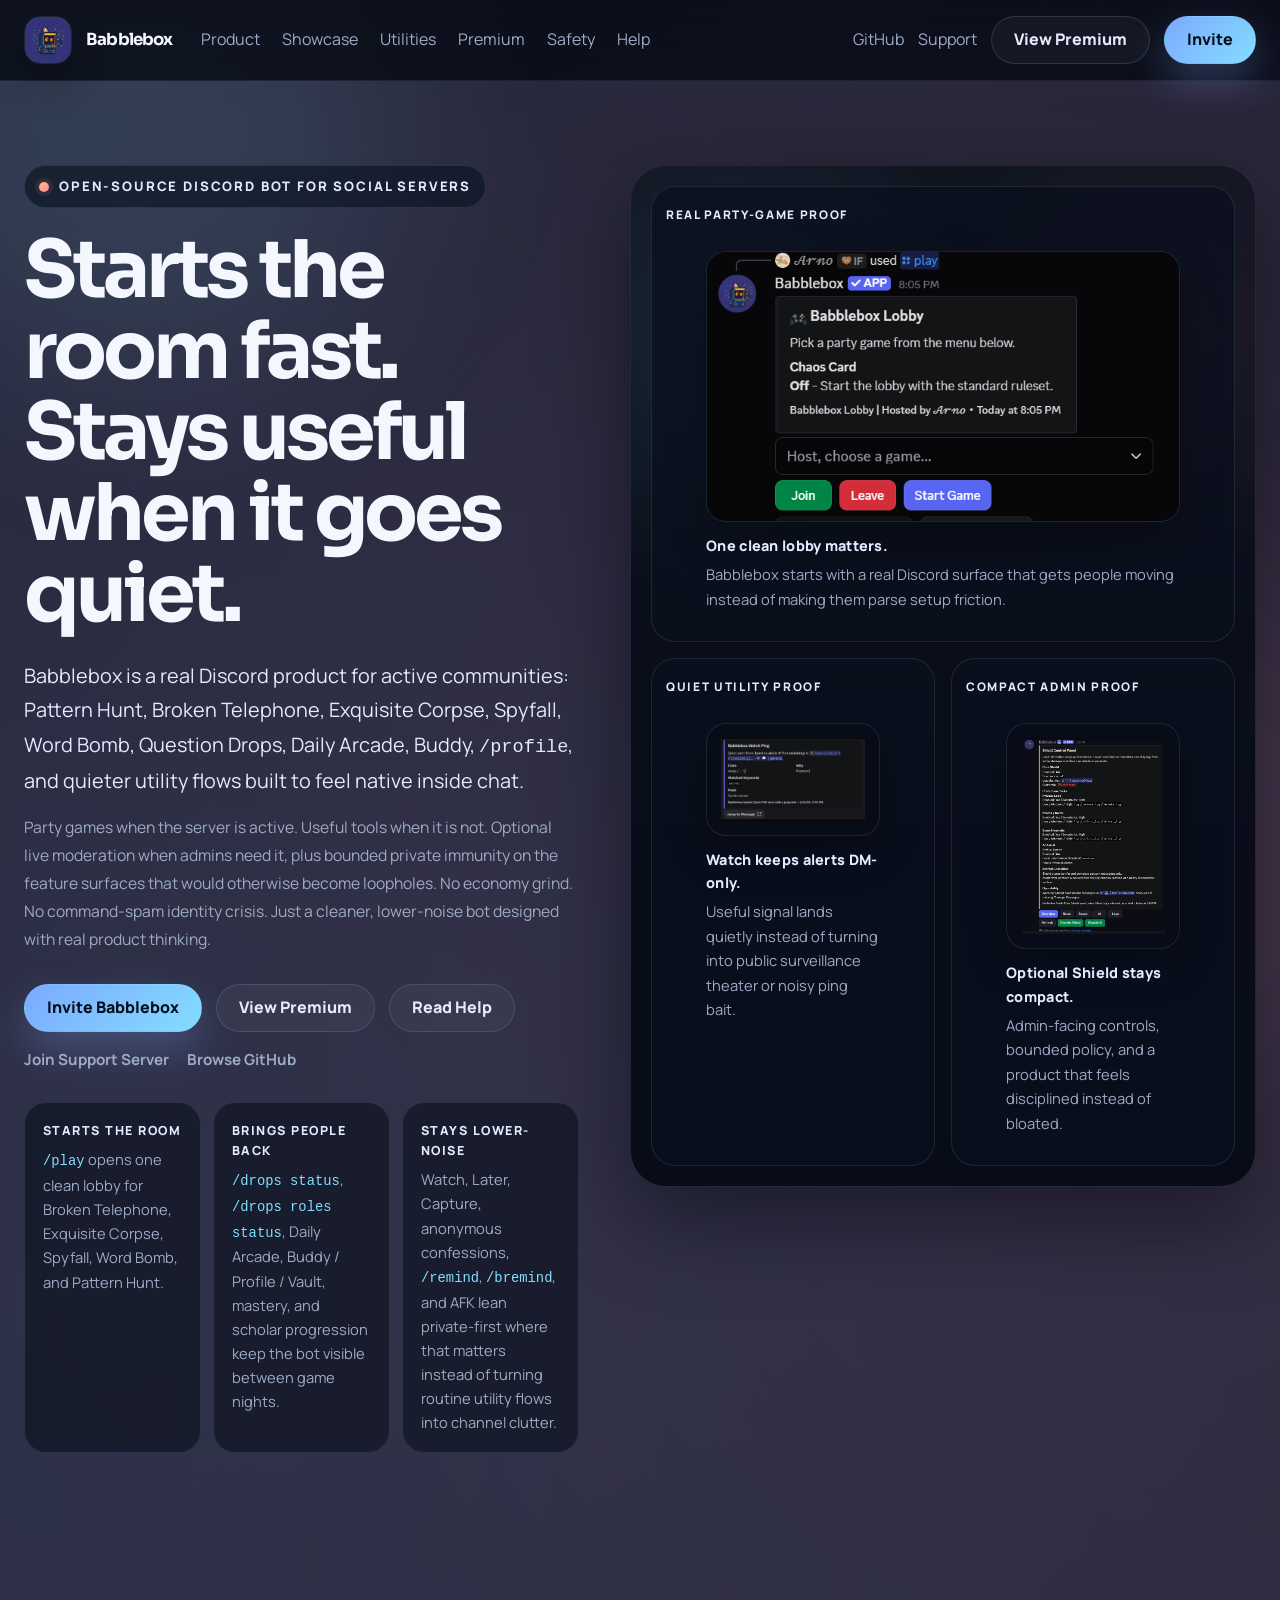
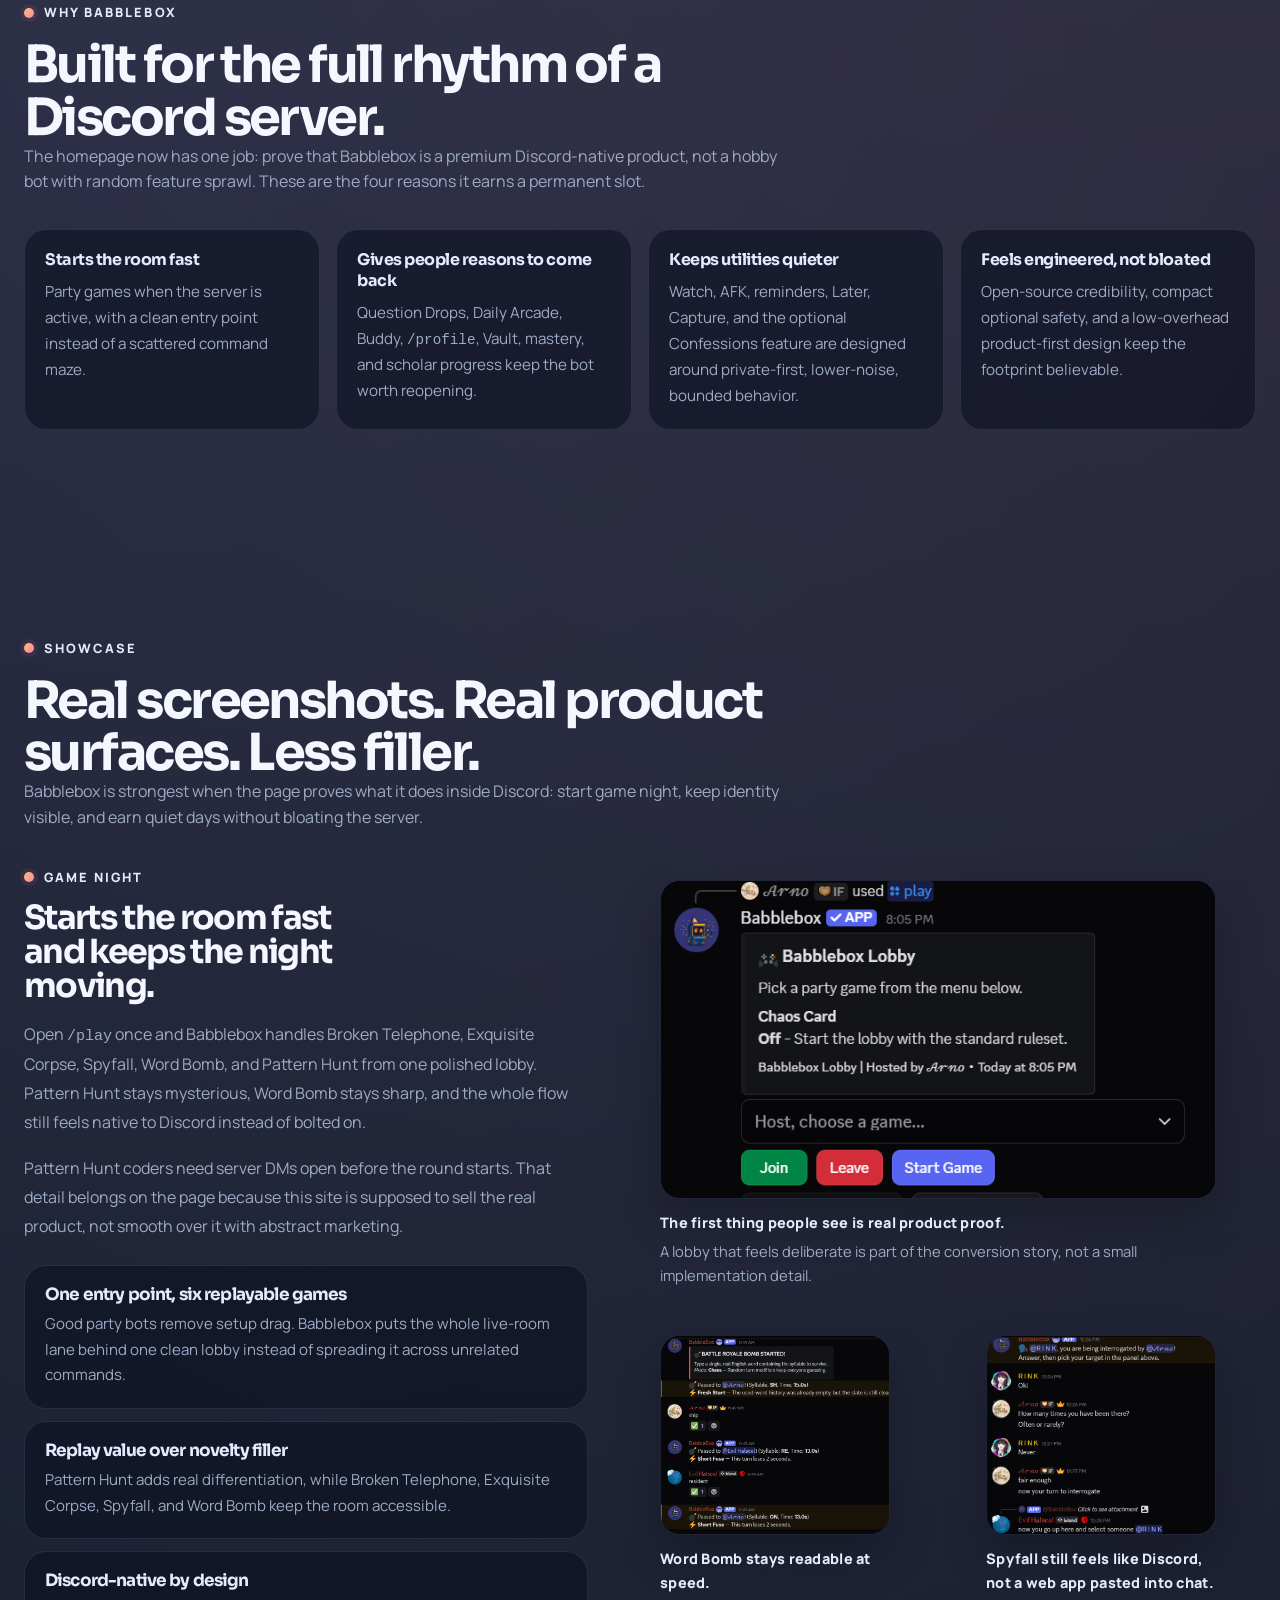
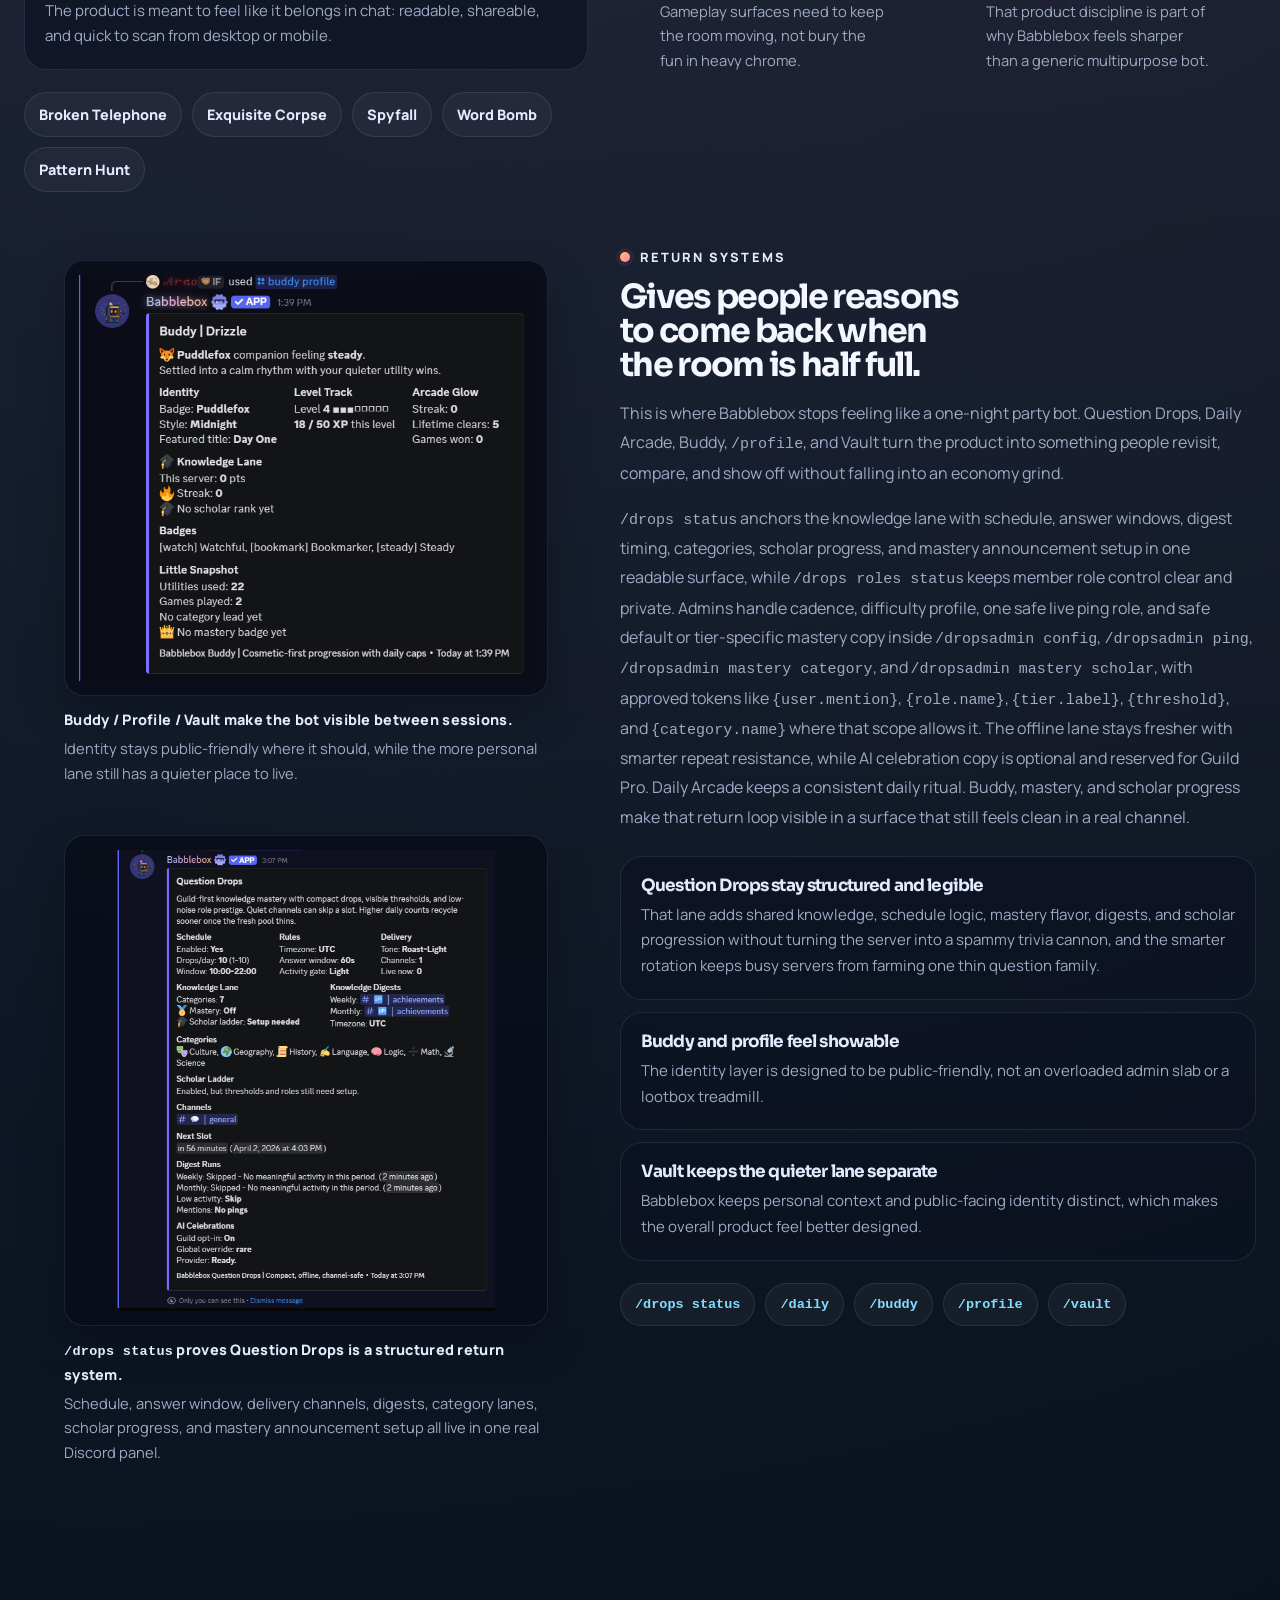
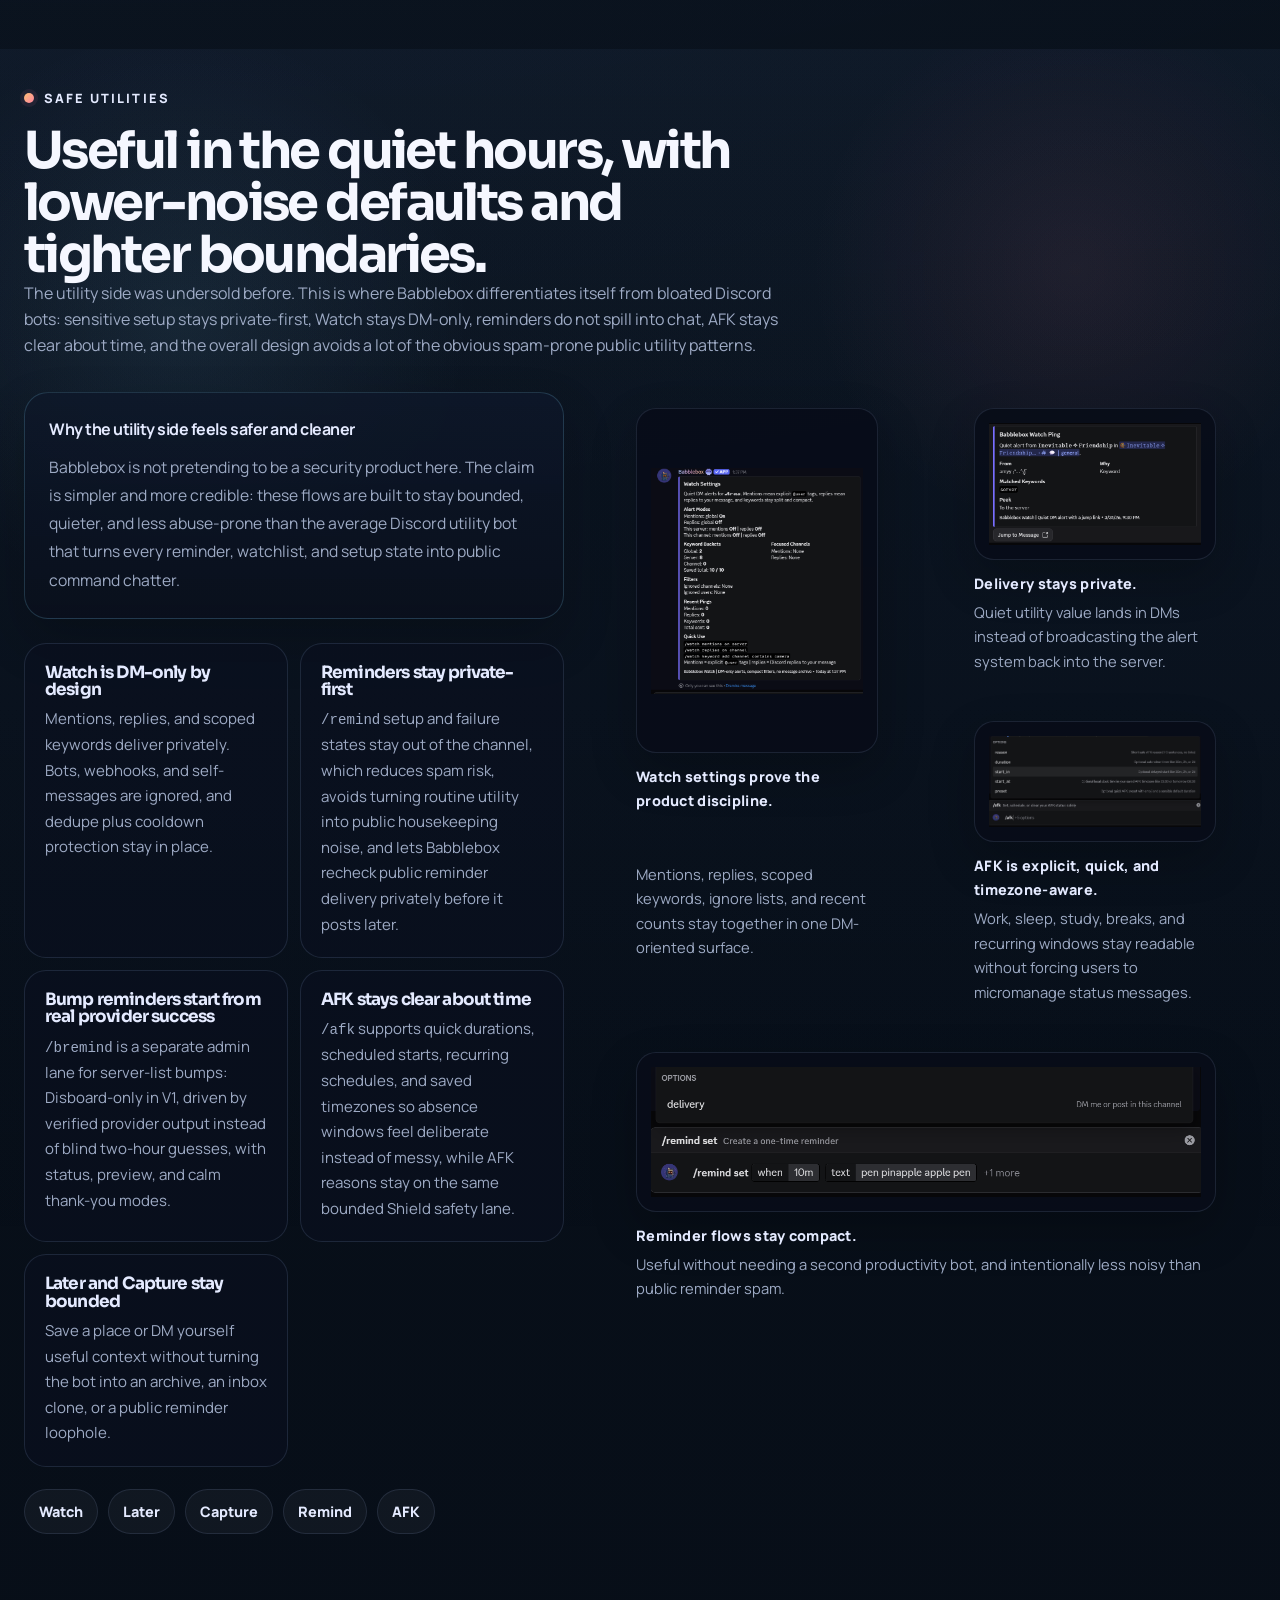
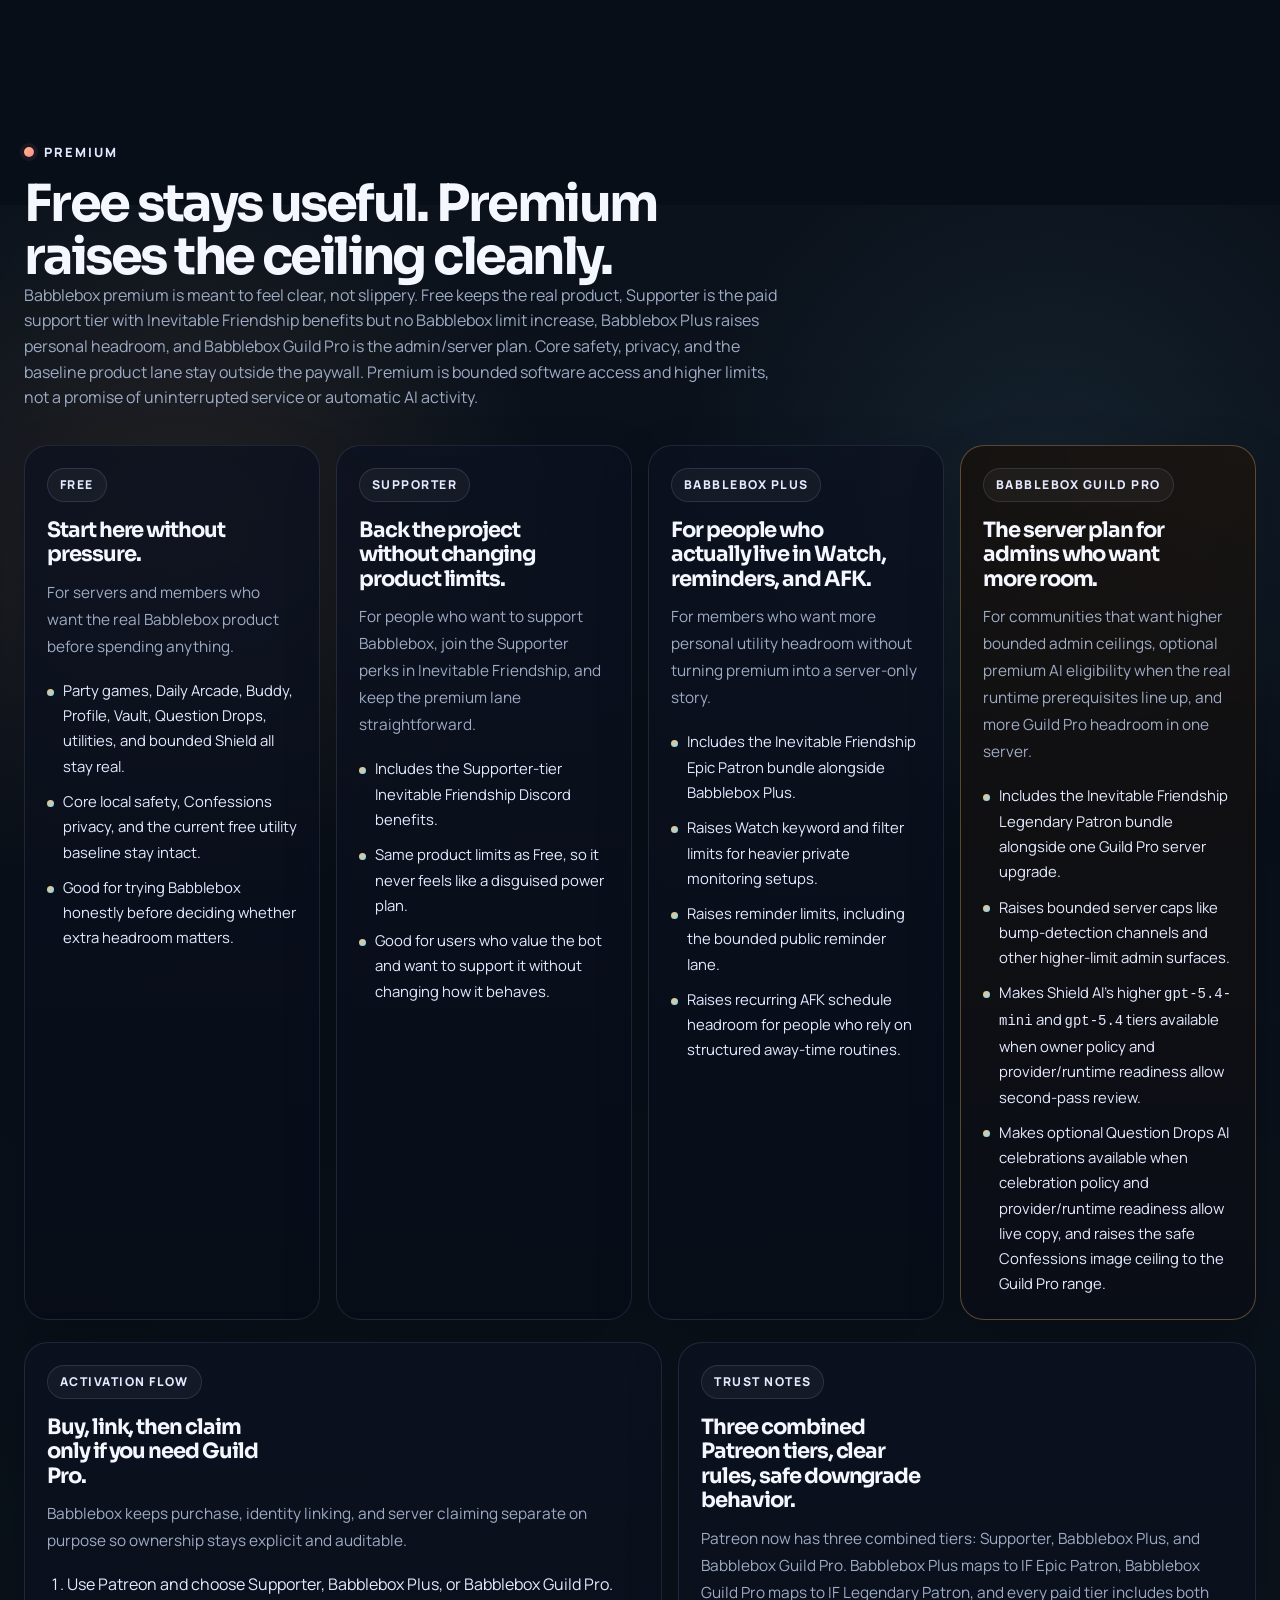
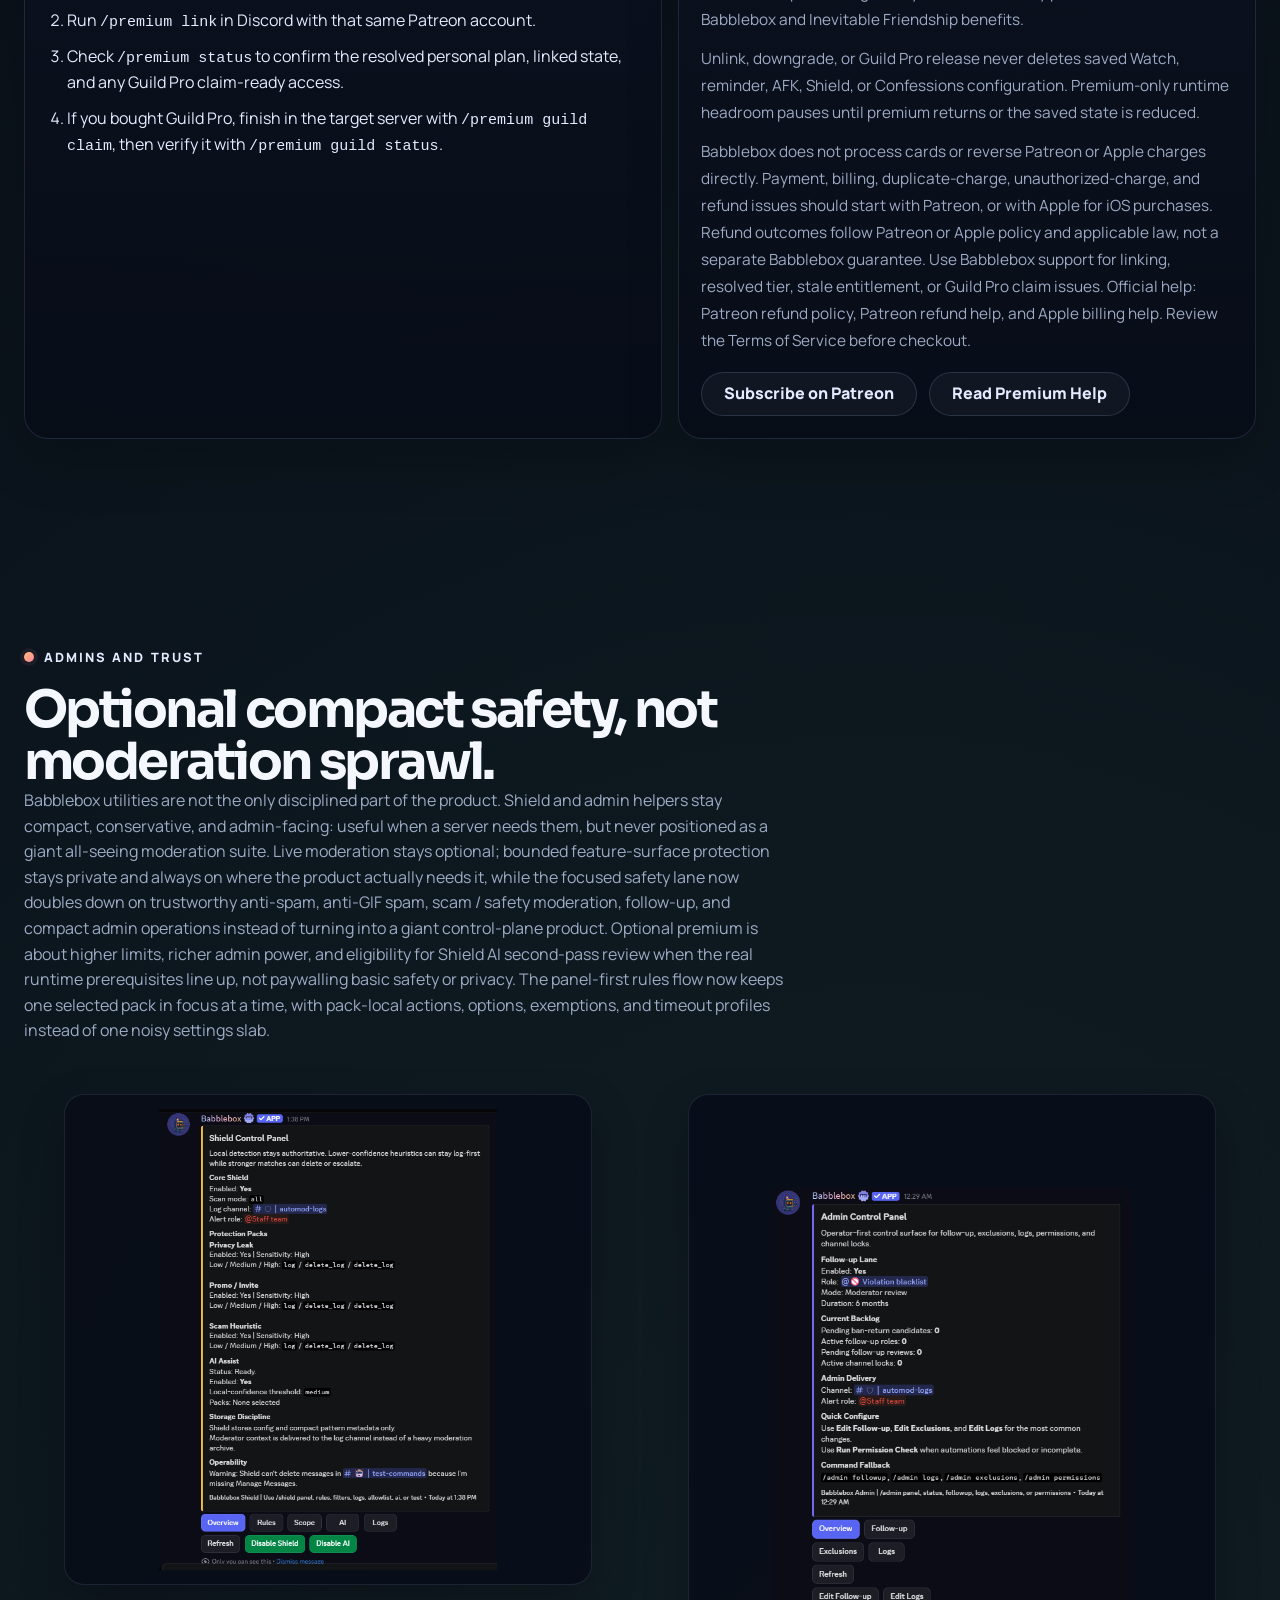
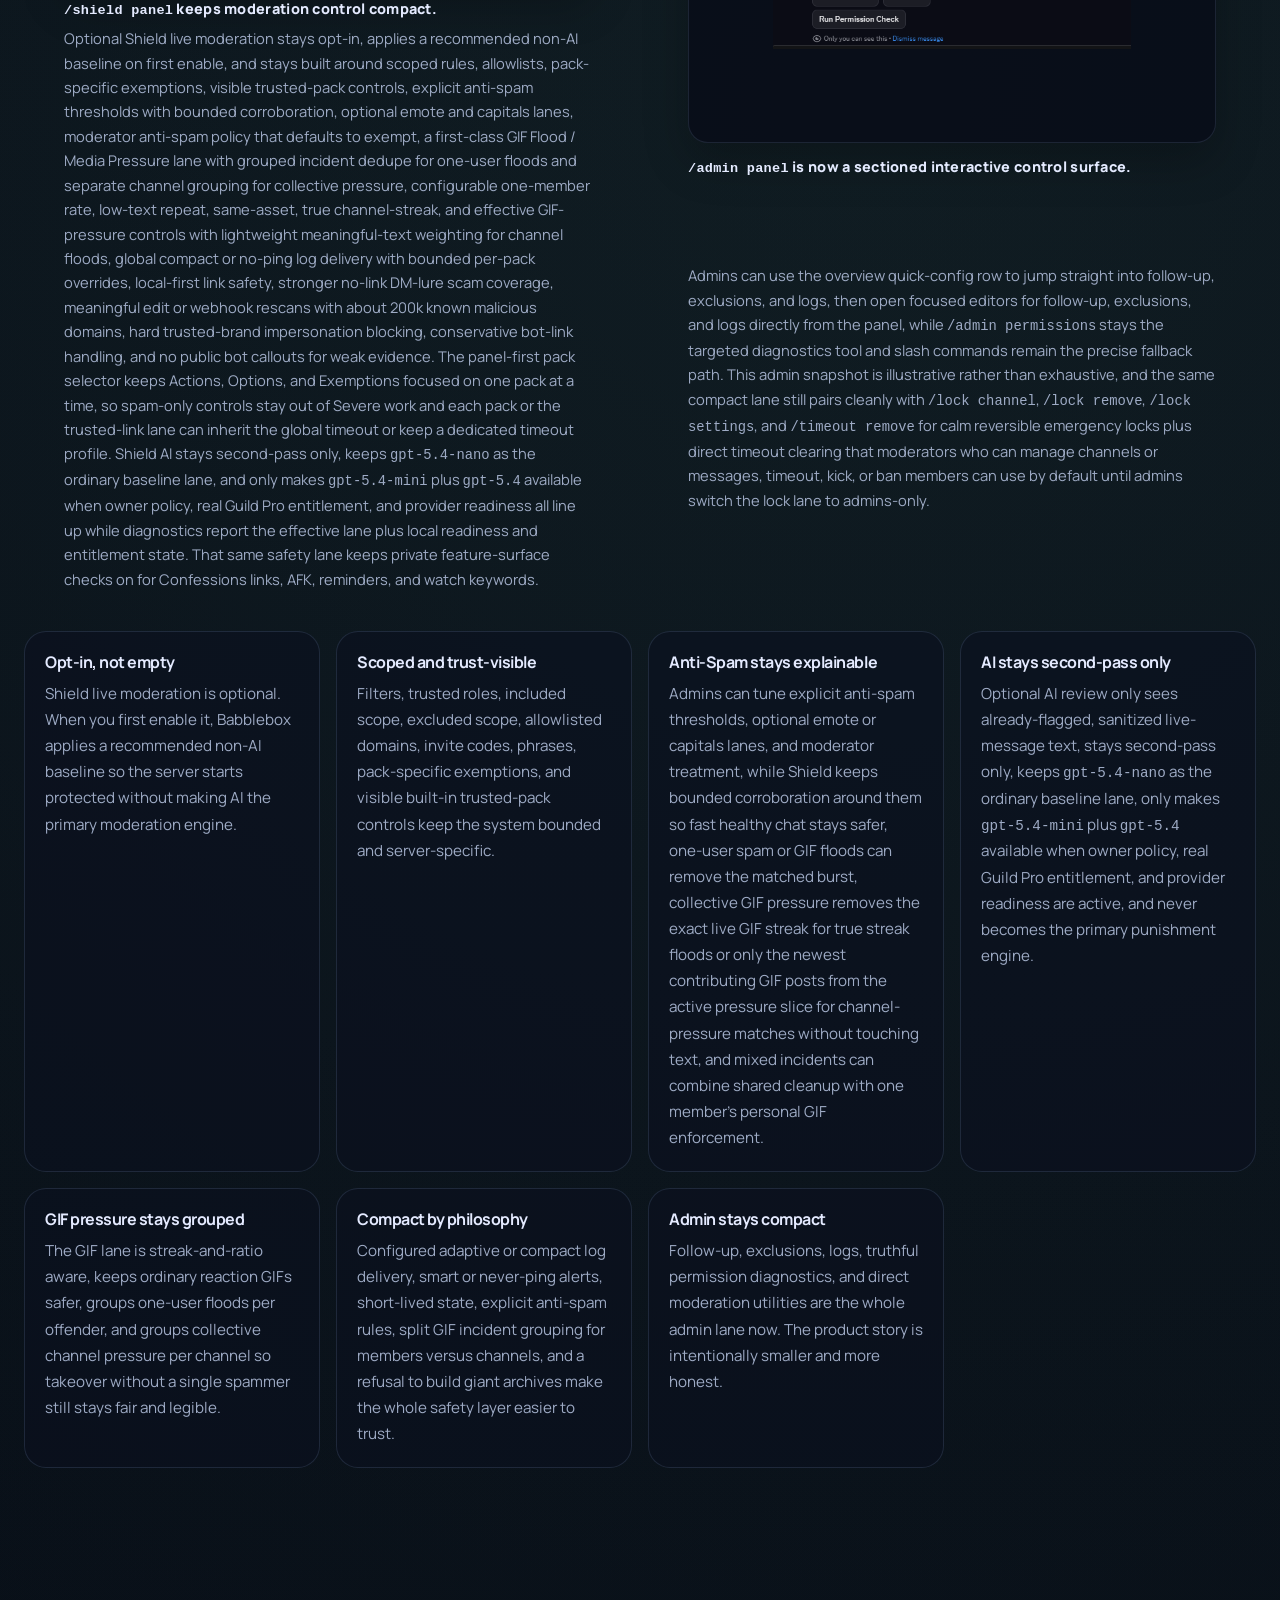
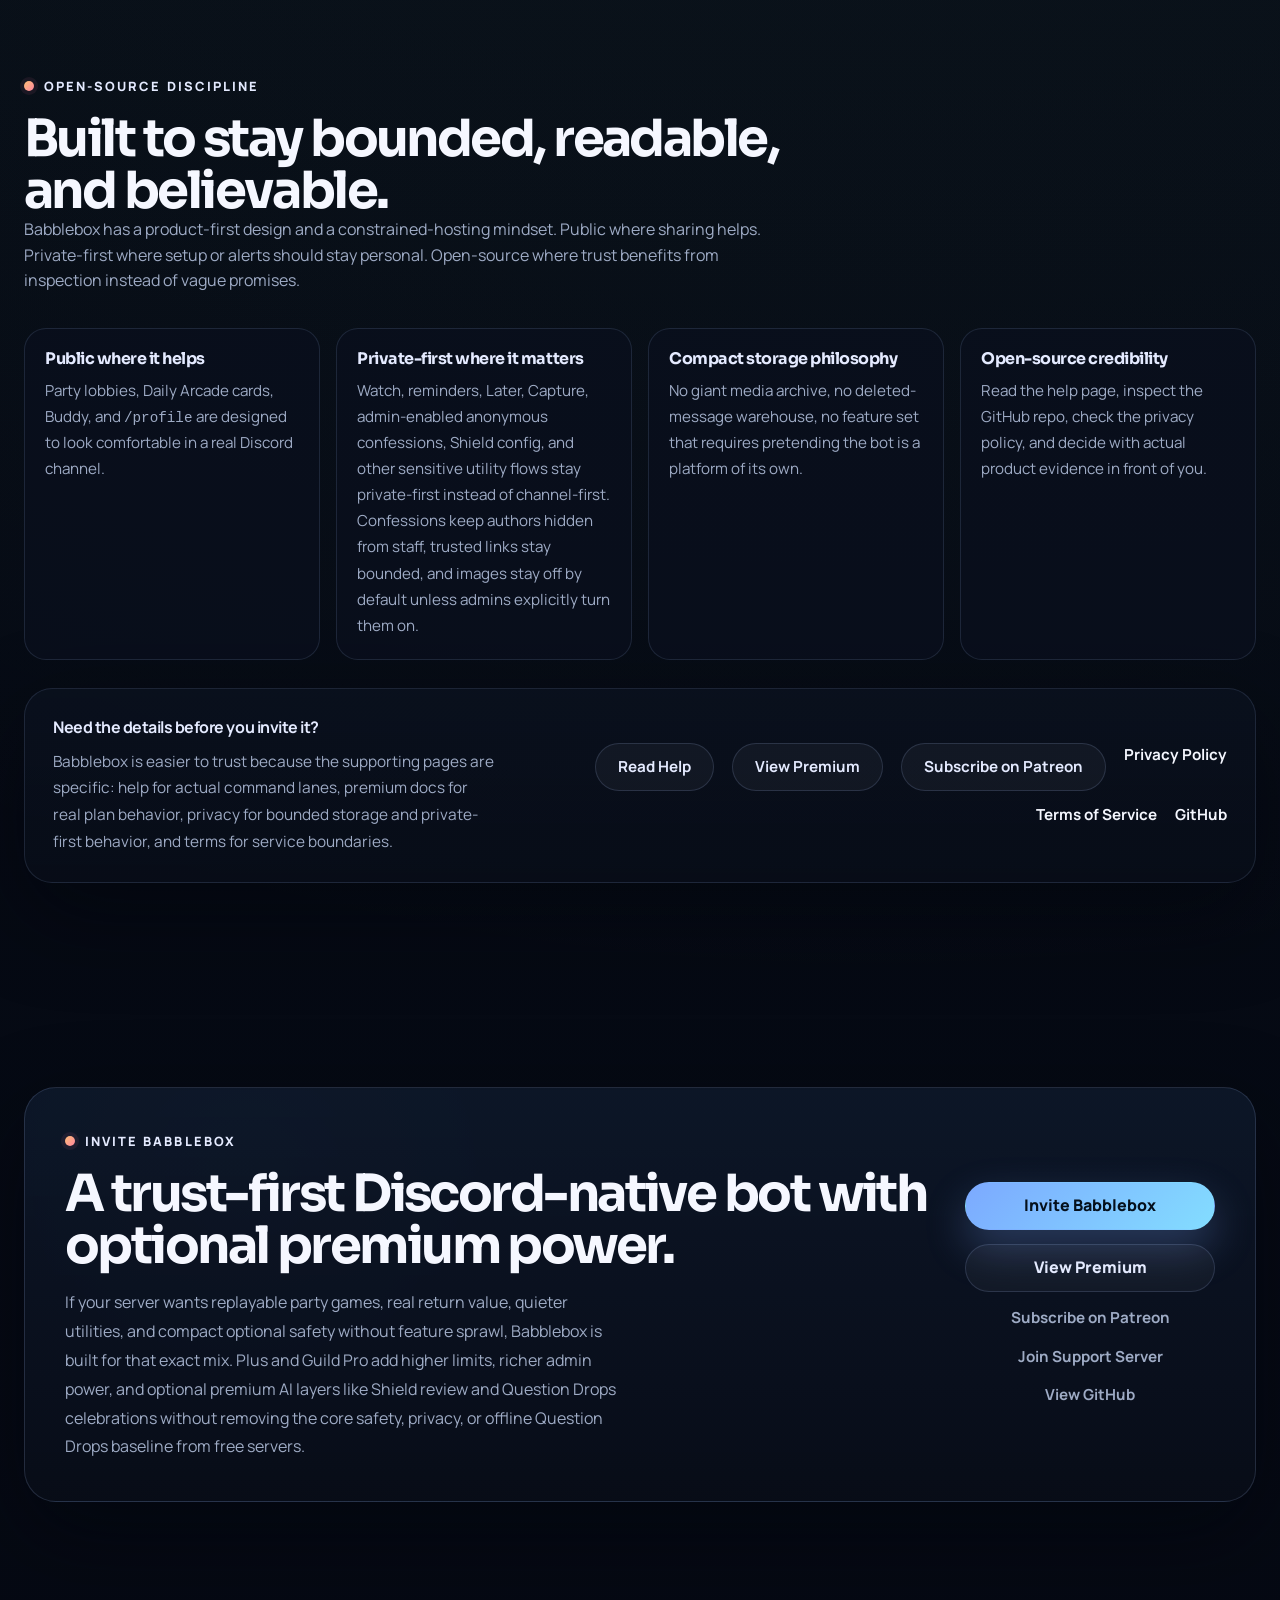
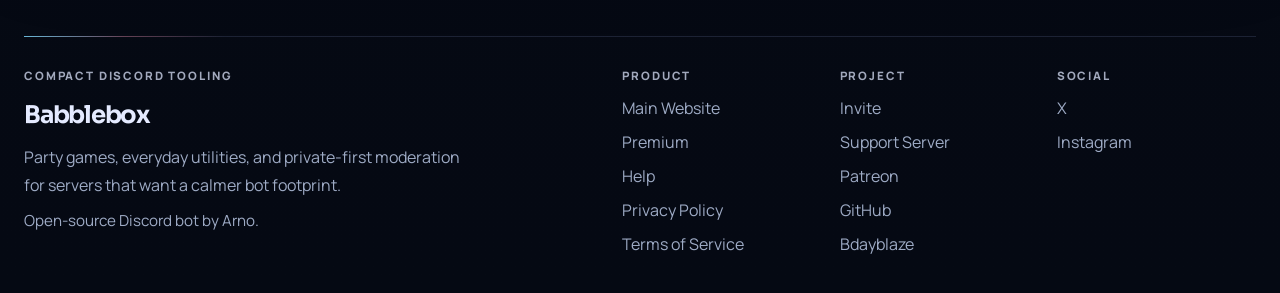
==== commit f8004f4d: "Clarify premium entitlement and billing wording" ====
--- a/index.html
+++ b/index.html
@@ -1911,7 +1911,8 @@
               Babblebox premium is meant to feel clear, not slippery. Free keeps the real product, Supporter is the
               paid support tier with Inevitable Friendship benefits but no Babblebox limit increase, Babblebox Plus
               raises personal headroom, and Babblebox Guild Pro is the admin/server plan. Core safety, privacy, and the
-              baseline product lane stay outside the paywall.
+              baseline product lane stay outside the paywall. Premium is bounded software access and higher limits, not
+              a promise of uninterrupted service or automatic AI activity.
             </p>
           </div>
 
@@ -1954,12 +1955,12 @@
               <article class="premium-card featured">
                 <span class="premium-plan">Babblebox Guild Pro</span>
                 <h3>The server plan for admins who want more room.</h3>
-                <p>For communities that want higher bounded admin ceilings, richer optional AI layers, and more Guild Pro headroom in one server.</p>
+                <p>For communities that want higher bounded admin ceilings, optional premium AI eligibility when the real runtime prerequisites line up, and more Guild Pro headroom in one server.</p>
                 <ul class="premium-points">
                   <li>Includes the Inevitable Friendship Legendary Patron bundle alongside one Guild Pro server upgrade.</li>
                   <li>Raises bounded server caps like bump-detection channels and other higher-limit admin surfaces.</li>
-                  <li>Unlocks Shield AI's higher <code>gpt-5.4-mini</code> and <code>gpt-5.4</code> tiers when owner policy enables second-pass review.</li>
-                  <li>Unlocks Question Drops AI celebrations and raises the safe Confessions image ceiling to the Guild Pro range.</li>
+                  <li>Makes Shield AI's higher <code>gpt-5.4-mini</code> and <code>gpt-5.4</code> tiers available when owner policy and provider/runtime readiness allow second-pass review.</li>
+                  <li>Makes optional Question Drops AI celebrations available when celebration policy and provider/runtime readiness allow live copy, and raises the safe Confessions image ceiling to the Guild Pro range.</li>
                 </ul>
               </article>
             </div>
@@ -1970,9 +1971,9 @@
                 <h3>Buy, link, then claim only if you need Guild Pro.</h3>
                 <p>Babblebox keeps purchase, identity linking, and server claiming separate on purpose so ownership stays explicit and auditable.</p>
                 <ol>
-                  <li>Use Patreon and choose Supporter, Babblebox Plus / IF Epic Patron, or Babblebox Guild Pro / IF Legendary Patron.</li>
+                  <li>Use Patreon and choose Supporter, Babblebox Plus, or Babblebox Guild Pro.</li>
                   <li>Run <code>/premium link</code> in Discord with that same Patreon account.</li>
-                  <li>Check <code>/premium status</code> to confirm the resolved plan and linked state.</li>
+                  <li>Check <code>/premium status</code> to confirm the resolved personal plan, linked state, and any Guild Pro claim-ready access.</li>
                   <li>If you bought Guild Pro, finish in the target server with <code>/premium guild claim</code>, then verify it with <code>/premium guild status</code>.</li>
                 </ol>
               </article>
@@ -1981,8 +1982,9 @@
                 <span class="premium-plan">Trust Notes</span>
                 <h3>Three combined Patreon tiers, clear rules, safe downgrade behavior.</h3>
                 <p>
-                  Patreon now has three combined tiers: Supporter, Babblebox Plus / IF Epic Patron, and Babblebox Guild
-                  Pro / IF Legendary Patron. Every paid tier includes both Babblebox and Inevitable Friendship benefits.
+                  Patreon now has three combined tiers: Supporter, Babblebox Plus, and Babblebox Guild Pro. Babblebox
+                  Plus maps to IF Epic Patron, Babblebox Guild Pro maps to IF Legendary Patron, and every paid tier
+                  includes both Babblebox and Inevitable Friendship benefits.
                 </p>
                 <p>
                   Unlink, downgrade, or Guild Pro release never deletes saved Watch, reminder, AFK, Shield, or
@@ -1990,8 +1992,13 @@
                   state is reduced.
                 </p>
                 <p>
-                  Patreon purchases are generally non-refundable except where required by law or Patreon separately
-                  approves a refund. Review the <a href="terms.html">Terms of Service</a> before checkout.
+                  Babblebox does not process cards or reverse Patreon or Apple charges directly. Payment, billing,
+                  duplicate-charge, unauthorized-charge, and refund issues should start with Patreon, or with Apple for
+                  iOS purchases. Refund outcomes follow Patreon or Apple policy and applicable law, not a separate
+                  Babblebox guarantee. Use Babblebox support for linking, resolved tier, stale entitlement, or Guild Pro
+                  claim issues. Official help: <a href="https://support.patreon.com/hc/en-us/articles/205032045-Patreon-s-refund-policy" target="_blank" rel="noopener noreferrer">Patreon refund policy</a>,
+                  <a href="https://support.patreon.com/hc/en-us/articles/360021113811-How-do-I-request-a-refund" target="_blank" rel="noopener noreferrer">Patreon refund help</a>, and
+                  <a href="https://reportaproblem.apple.com/" target="_blank" rel="noopener noreferrer">Apple billing help</a>. Review the <a href="terms.html">Terms of Service</a> before checkout.
                 </p>
                 <div class="premium-actions">
                   <a
@@ -2016,7 +2023,7 @@
             <p class="section-copy">
               Babblebox utilities are not the only disciplined part of the product. Shield and admin helpers stay compact,
               conservative, and admin-facing: useful when a server needs them, but never positioned as a giant all-seeing
-              moderation suite. Live moderation stays optional; bounded feature-surface protection stays private and always on where the product actually needs it, while the focused safety lane now doubles down on trustworthy anti-spam, anti-GIF spam, scam / safety moderation, follow-up, and compact admin operations instead of turning into a giant control-plane product. Optional premium is about higher limits, richer admin power, and Shield AI second-pass review, not paywalling basic safety or privacy. The panel-first rules flow now keeps one selected pack in focus at a time, with pack-local actions, options, exemptions, and timeout profiles instead of one noisy settings slab.
+              moderation suite. Live moderation stays optional; bounded feature-surface protection stays private and always on where the product actually needs it, while the focused safety lane now doubles down on trustworthy anti-spam, anti-GIF spam, scam / safety moderation, follow-up, and compact admin operations instead of turning into a giant control-plane product. Optional premium is about higher limits, richer admin power, and eligibility for Shield AI second-pass review when the real runtime prerequisites line up, not paywalling basic safety or privacy. The panel-first rules flow now keeps one selected pack in focus at a time, with pack-local actions, options, exemptions, and timeout profiles instead of one noisy settings slab.
             </p>
           </div>
 
@@ -2034,7 +2041,7 @@
               </div>
               <figcaption>
                 <strong><code>/shield panel</code> keeps moderation control compact.</strong>
-                  <span>Optional Shield live moderation stays opt-in, applies a recommended non-AI baseline on first enable, and stays built around scoped rules, allowlists, pack-specific exemptions, visible trusted-pack controls, explicit anti-spam thresholds with bounded corroboration, optional emote and capitals lanes, moderator anti-spam policy that defaults to exempt, a first-class GIF Flood / Media Pressure lane with grouped incident dedupe for one-user floods and separate channel grouping for collective pressure, configurable one-member rate, low-text repeat, same-asset, true channel-streak, and effective GIF-pressure controls with lightweight meaningful-text weighting for channel floods, global compact or no-ping log delivery with bounded per-pack overrides, local-first link safety, stronger no-link DM-lure scam coverage, meaningful edit or webhook rescans with about 200k known malicious domains, hard trusted-brand impersonation blocking, conservative bot-link handling, and no public bot callouts for weak evidence. The panel-first pack selector keeps Actions, Options, and Exemptions focused on one pack at a time, so spam-only controls stay out of Severe work and each pack or the trusted-link lane can inherit the global timeout or keep a dedicated timeout profile. Shield AI stays second-pass only, keeps <code>gpt-5.4-nano</code> as the ordinary baseline lane, and only unlocks <code>gpt-5.4-mini</code> plus <code>gpt-5.4</code> when owner policy and real Guild Pro entitlement are active while diagnostics report the effective lane plus local readiness and entitlement state. That same safety lane keeps private feature-surface checks on for Confessions links, AFK, reminders, and watch keywords.</span>
+                  <span>Optional Shield live moderation stays opt-in, applies a recommended non-AI baseline on first enable, and stays built around scoped rules, allowlists, pack-specific exemptions, visible trusted-pack controls, explicit anti-spam thresholds with bounded corroboration, optional emote and capitals lanes, moderator anti-spam policy that defaults to exempt, a first-class GIF Flood / Media Pressure lane with grouped incident dedupe for one-user floods and separate channel grouping for collective pressure, configurable one-member rate, low-text repeat, same-asset, true channel-streak, and effective GIF-pressure controls with lightweight meaningful-text weighting for channel floods, global compact or no-ping log delivery with bounded per-pack overrides, local-first link safety, stronger no-link DM-lure scam coverage, meaningful edit or webhook rescans with about 200k known malicious domains, hard trusted-brand impersonation blocking, conservative bot-link handling, and no public bot callouts for weak evidence. The panel-first pack selector keeps Actions, Options, and Exemptions focused on one pack at a time, so spam-only controls stay out of Severe work and each pack or the trusted-link lane can inherit the global timeout or keep a dedicated timeout profile. Shield AI stays second-pass only, keeps <code>gpt-5.4-nano</code> as the ordinary baseline lane, and only makes <code>gpt-5.4-mini</code> plus <code>gpt-5.4</code> available when owner policy, real Guild Pro entitlement, and provider readiness all line up while diagnostics report the effective lane plus local readiness and entitlement state. That same safety lane keeps private feature-surface checks on for Confessions links, AFK, reminders, and watch keywords.</span>
               </figcaption>
             </figure>
 
@@ -2071,7 +2078,7 @@
             </article>
             <article>
               <strong>AI stays second-pass only</strong>
-              <p>Optional AI review only sees already-flagged, sanitized live-message text, stays second-pass only, keeps <code>gpt-5.4-nano</code> as the ordinary baseline lane, only unlocks <code>gpt-5.4-mini</code> plus <code>gpt-5.4</code> when owner policy and real Guild Pro entitlement are active, and never becomes the primary punishment engine.</p>
+              <p>Optional AI review only sees already-flagged, sanitized live-message text, stays second-pass only, keeps <code>gpt-5.4-nano</code> as the ordinary baseline lane, only makes <code>gpt-5.4-mini</code> plus <code>gpt-5.4</code> available when owner policy, real Guild Pro entitlement, and provider readiness are active, and never becomes the primary punishment engine.</p>
             </article>
             <article>
               <strong>GIF pressure stays grouped</strong>
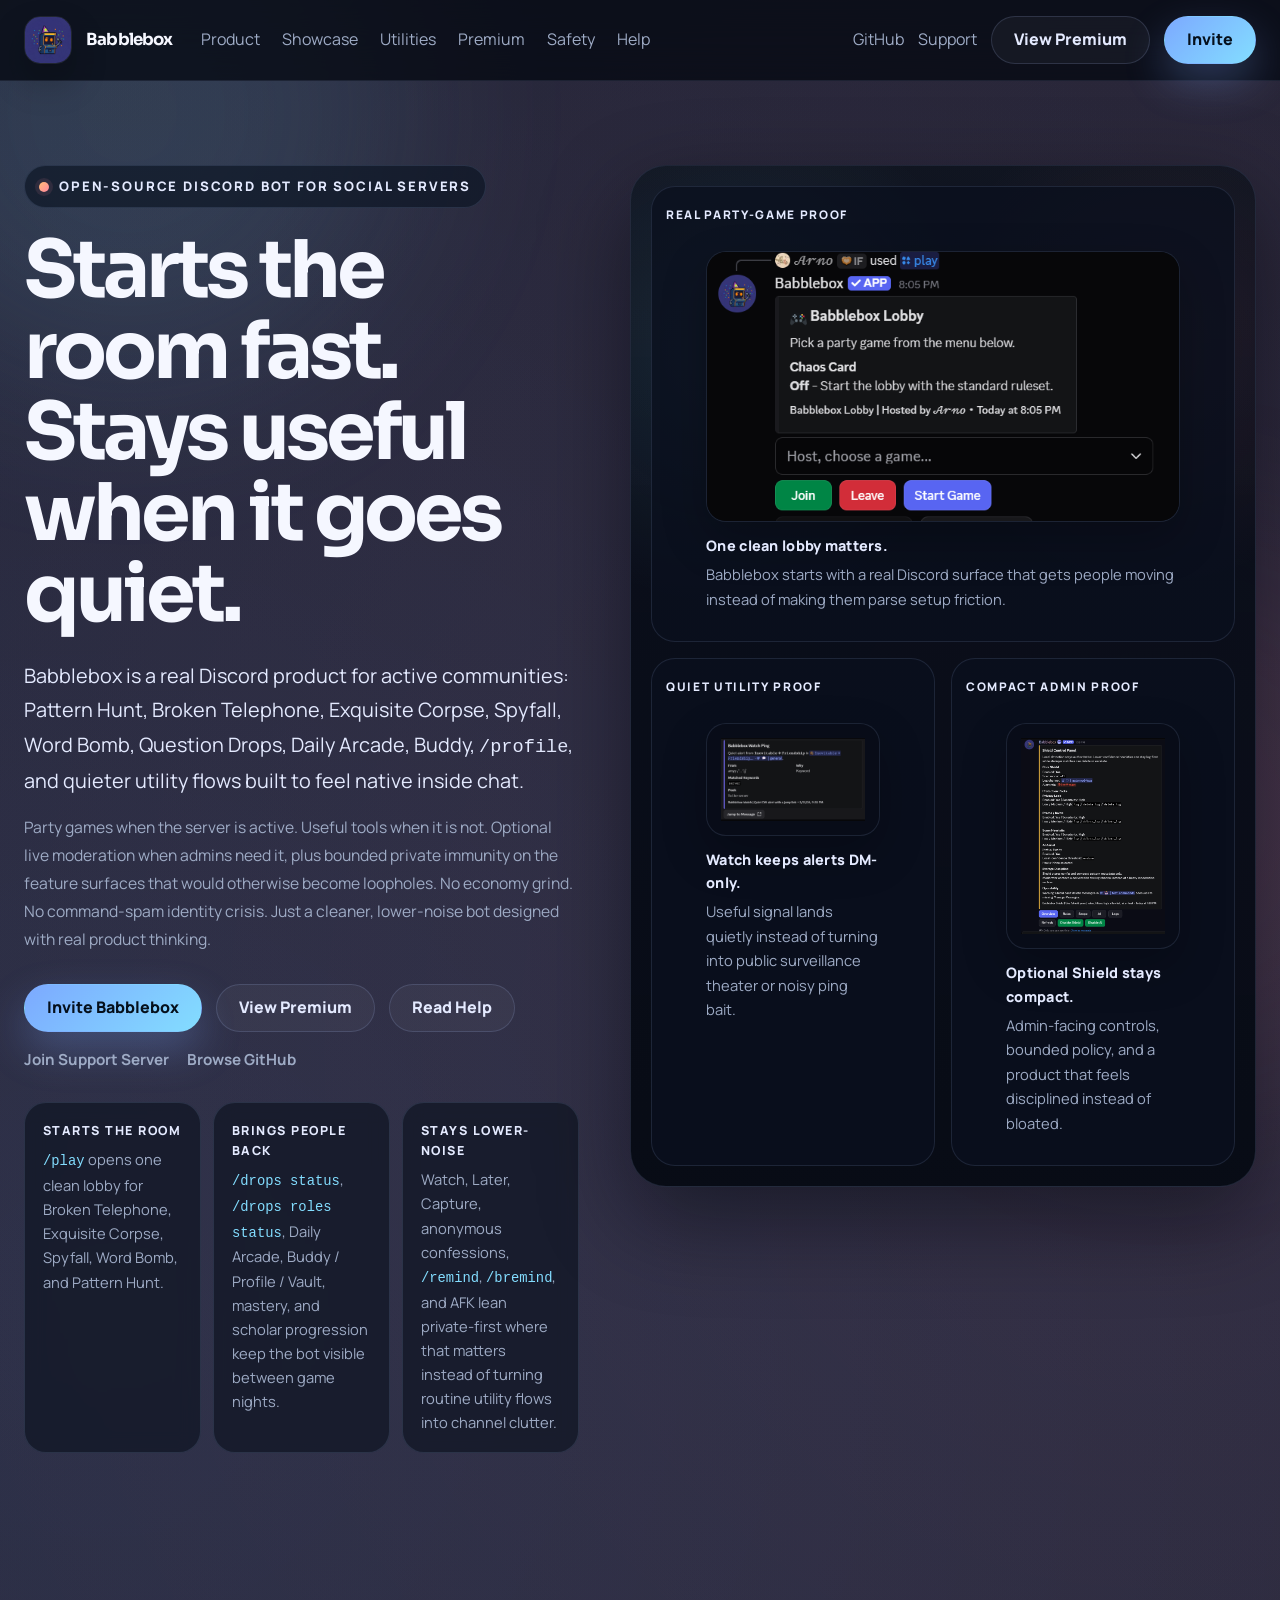
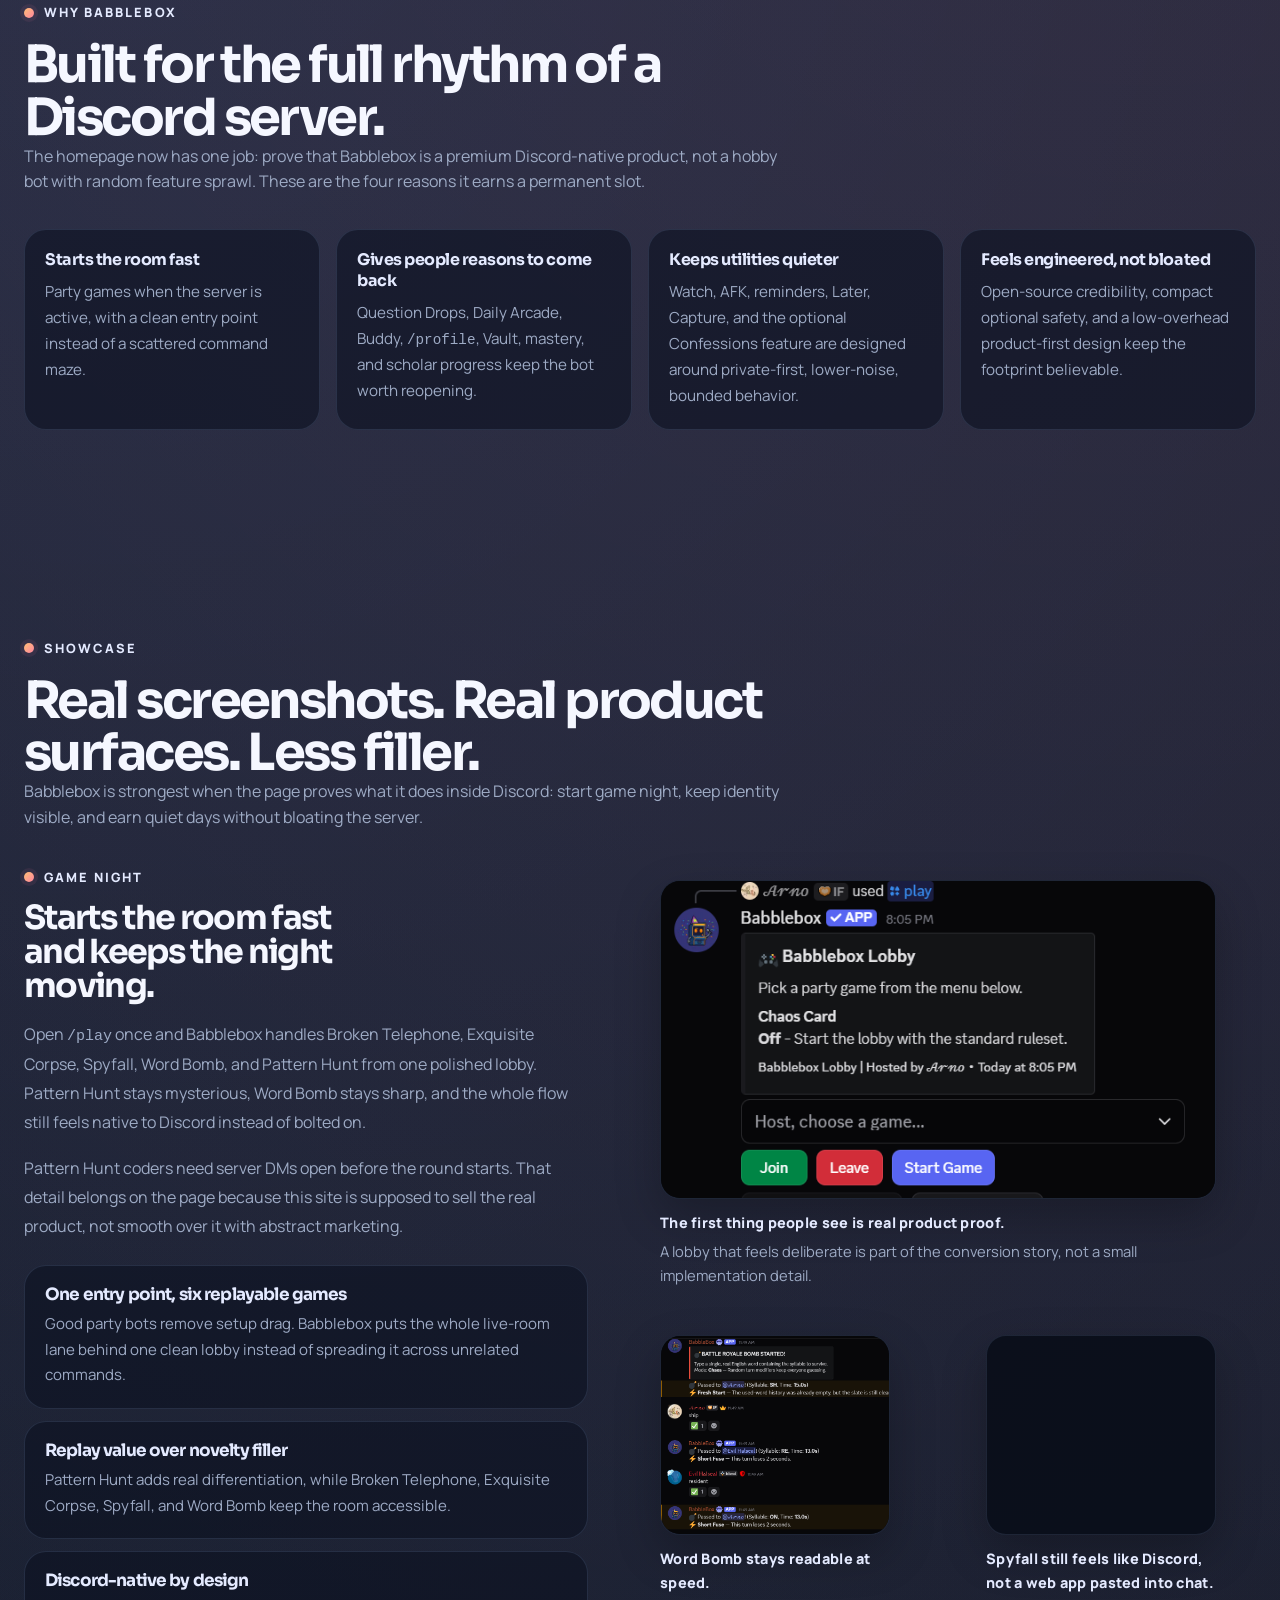
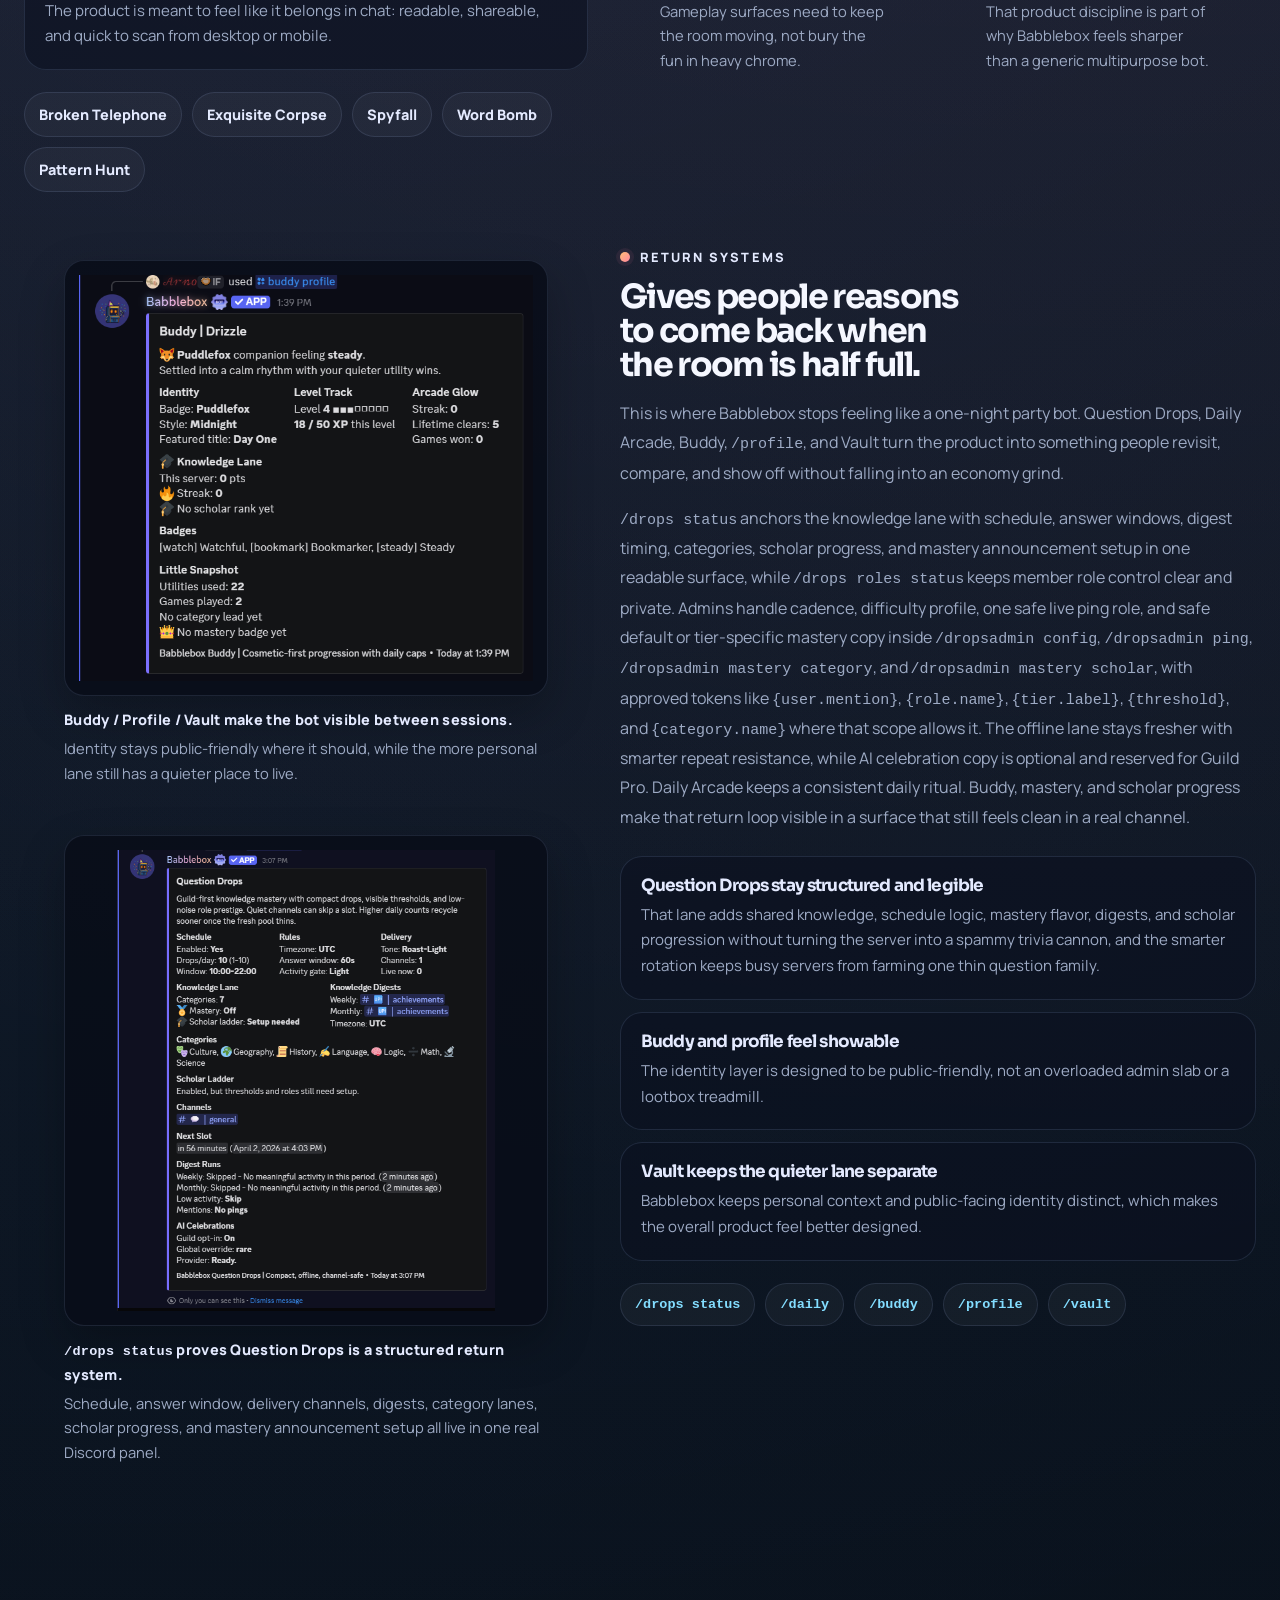
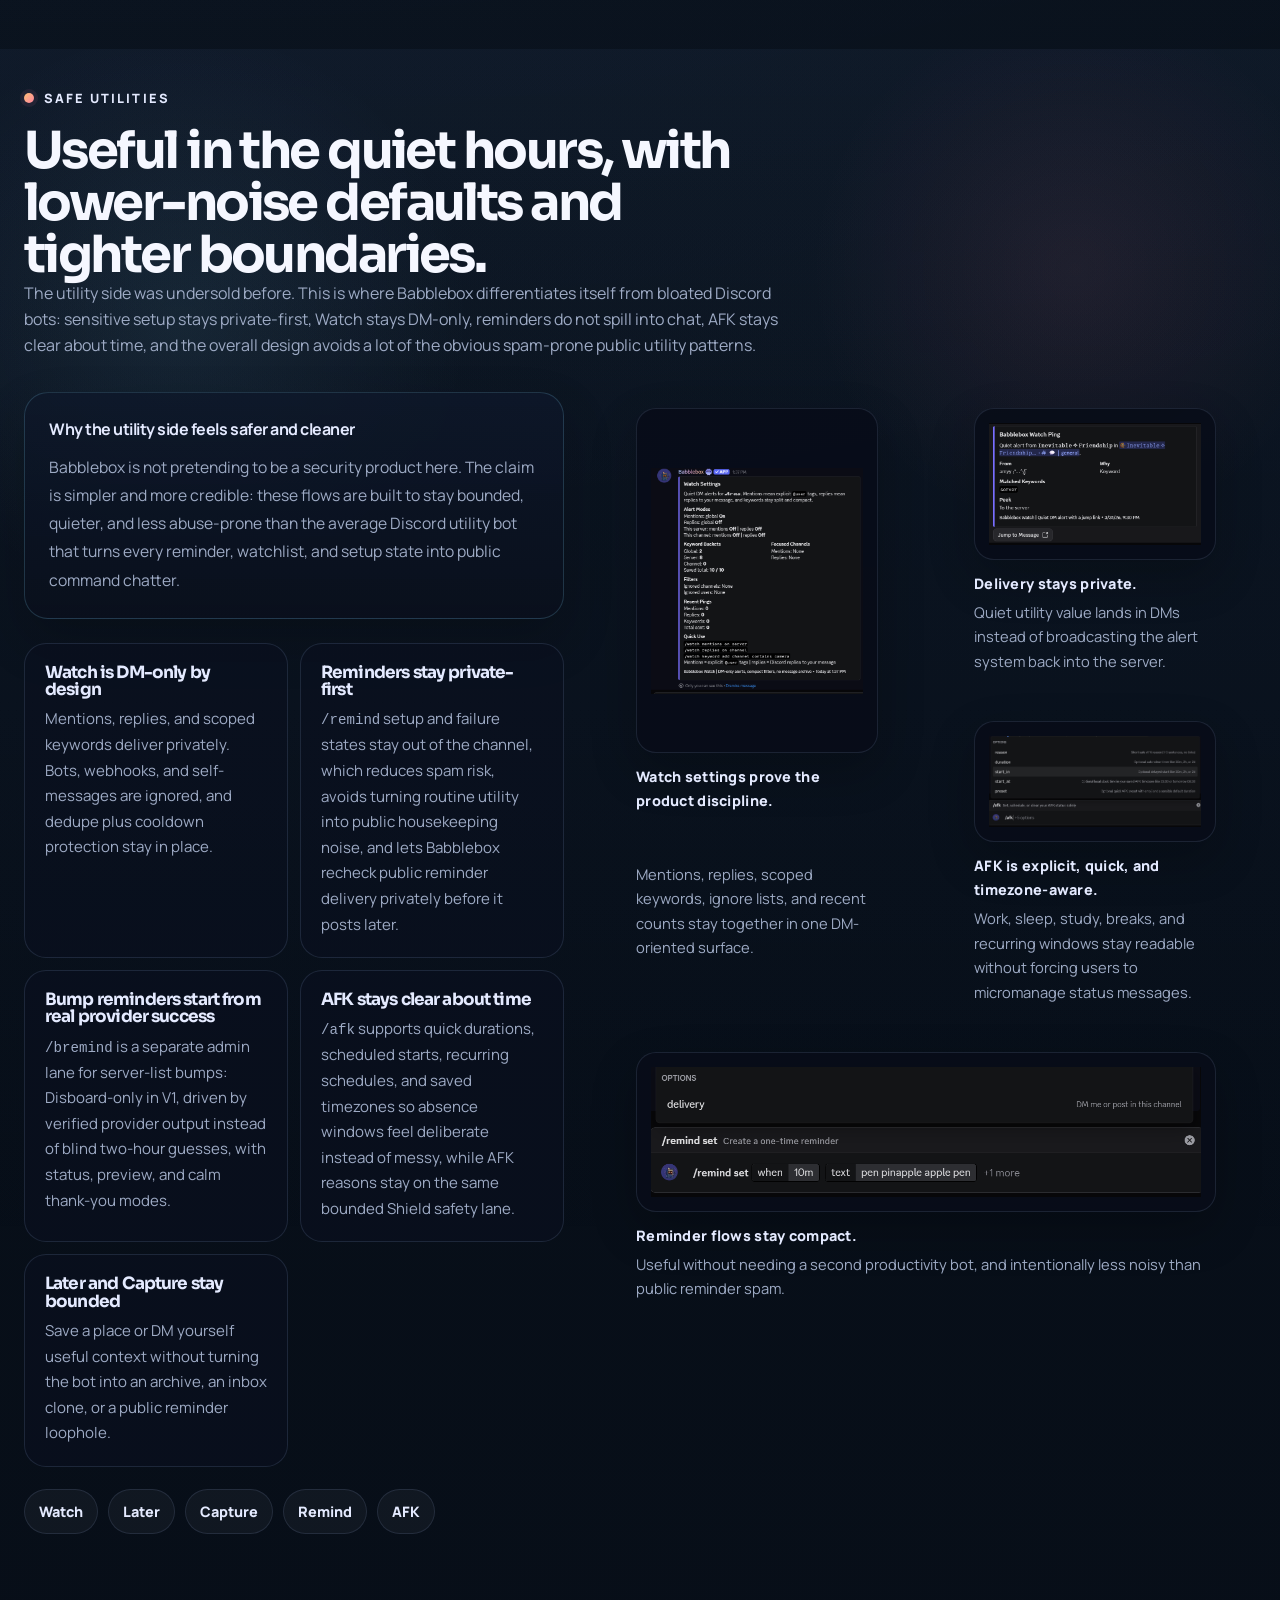
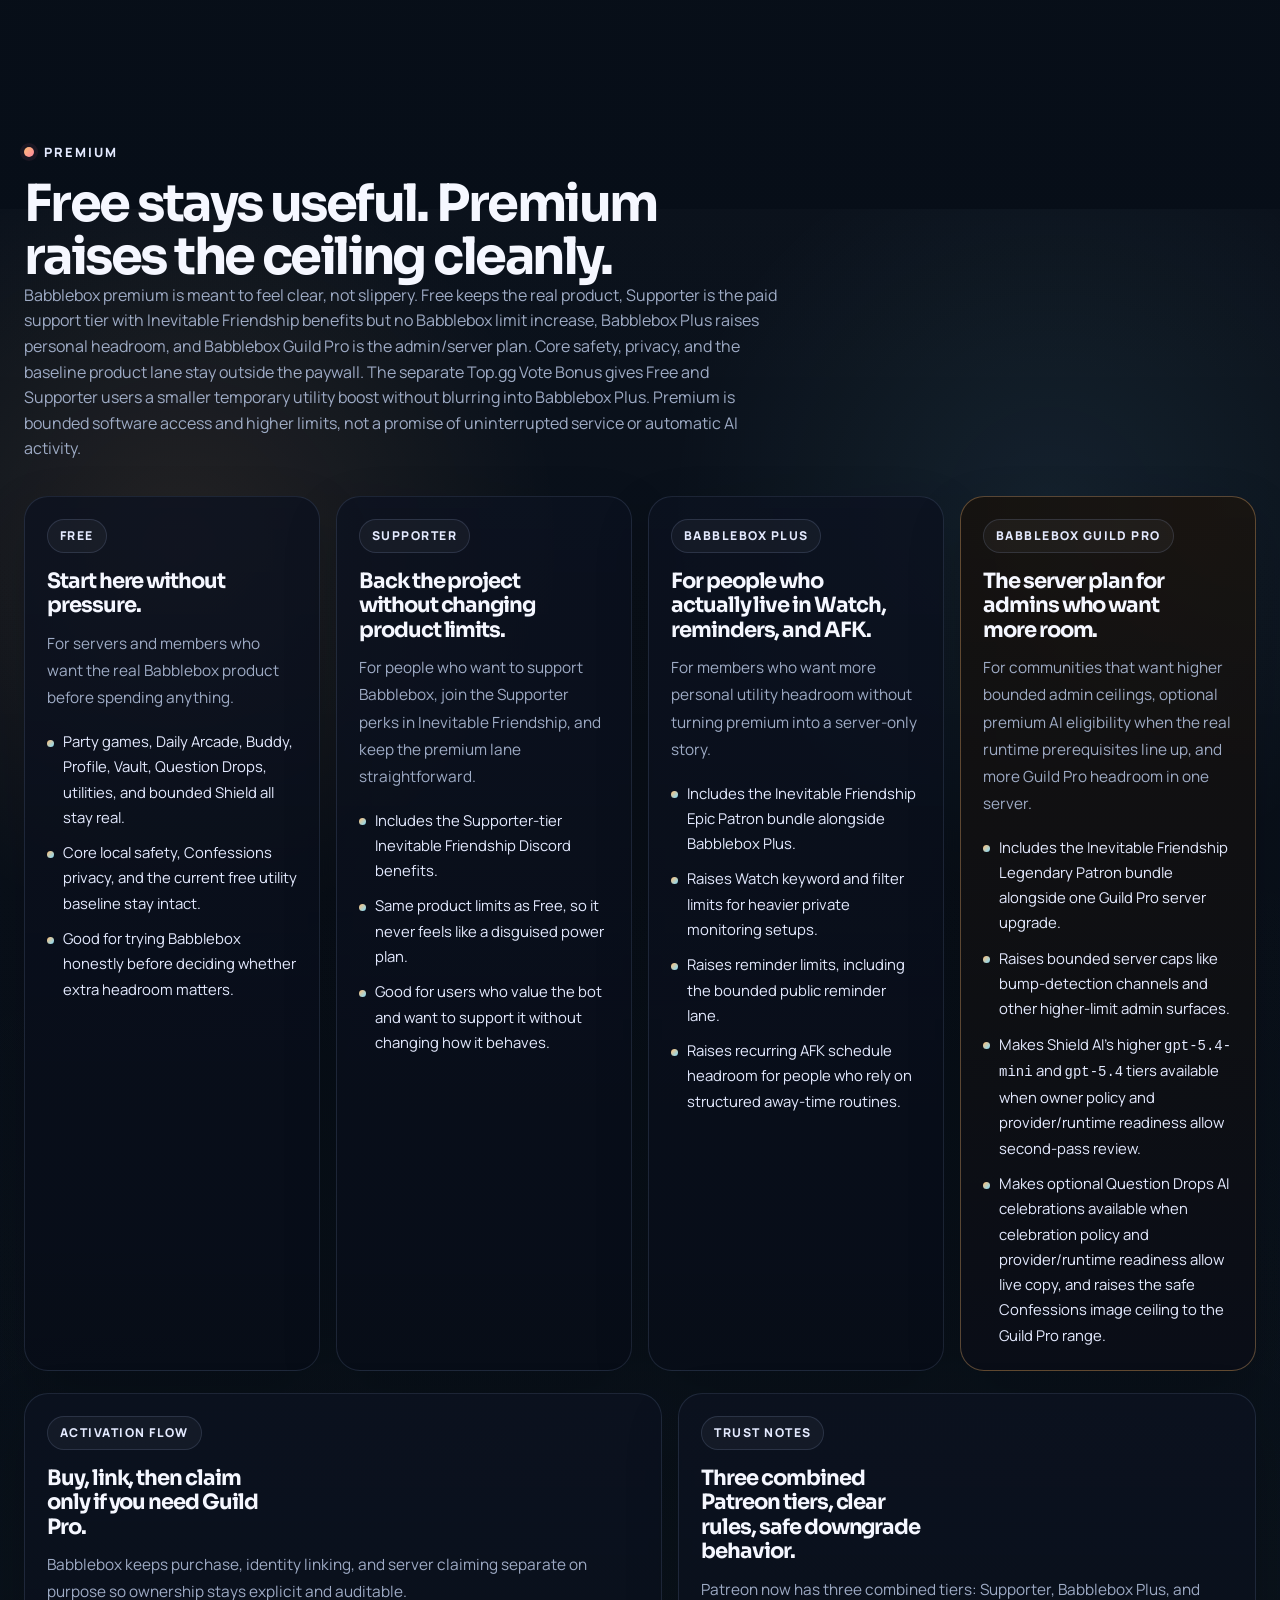
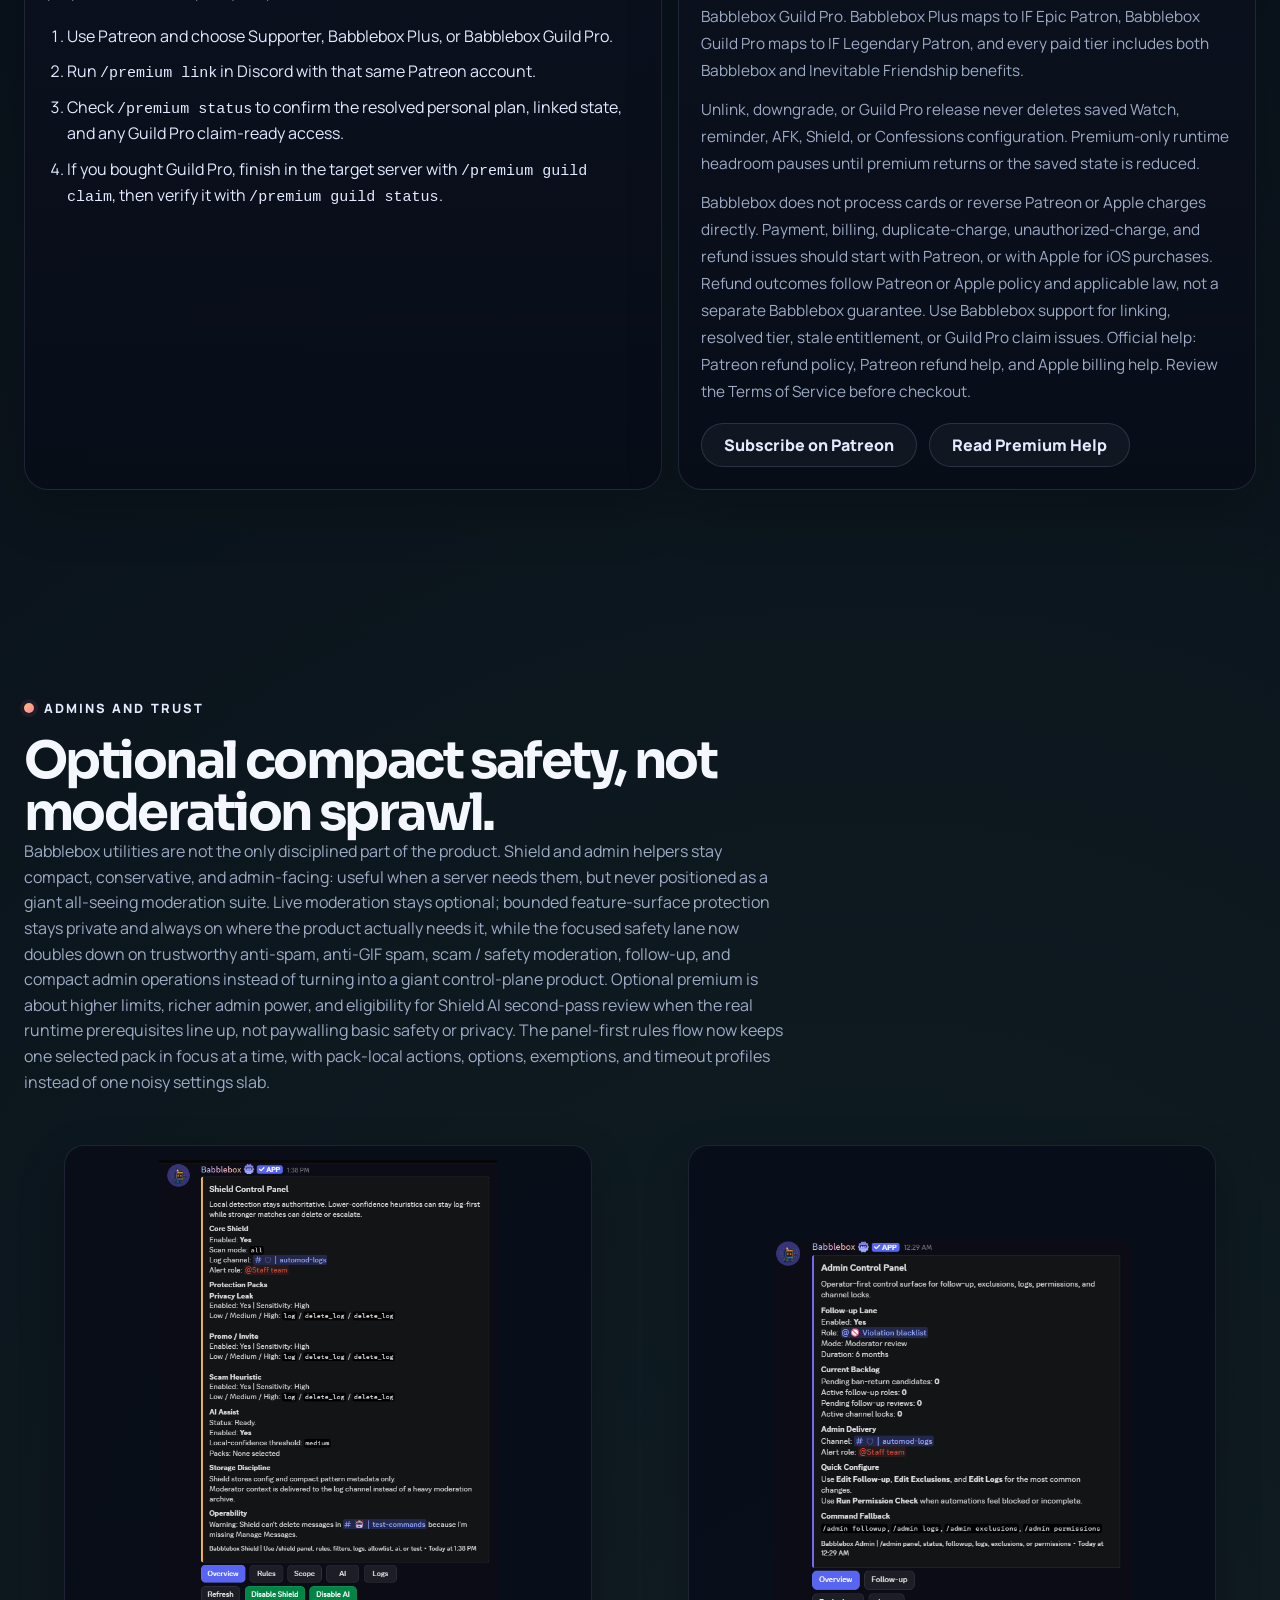
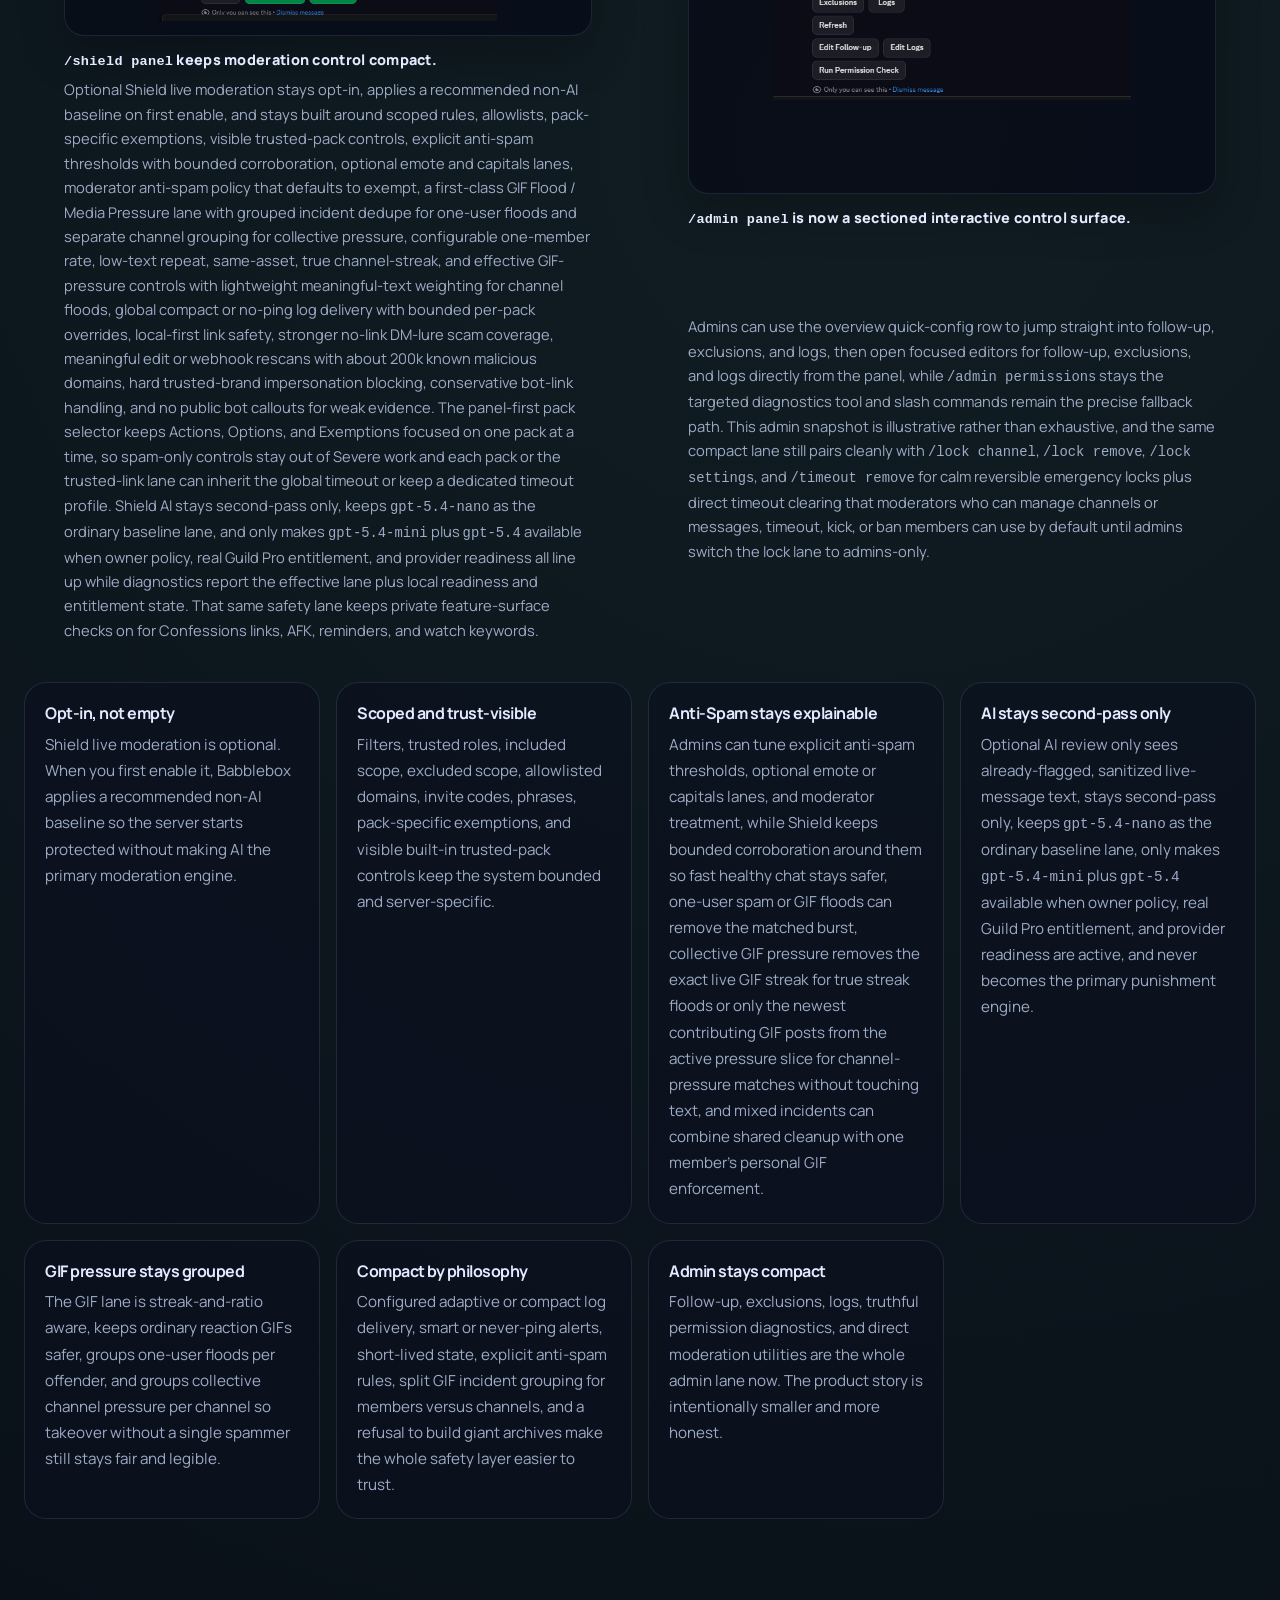
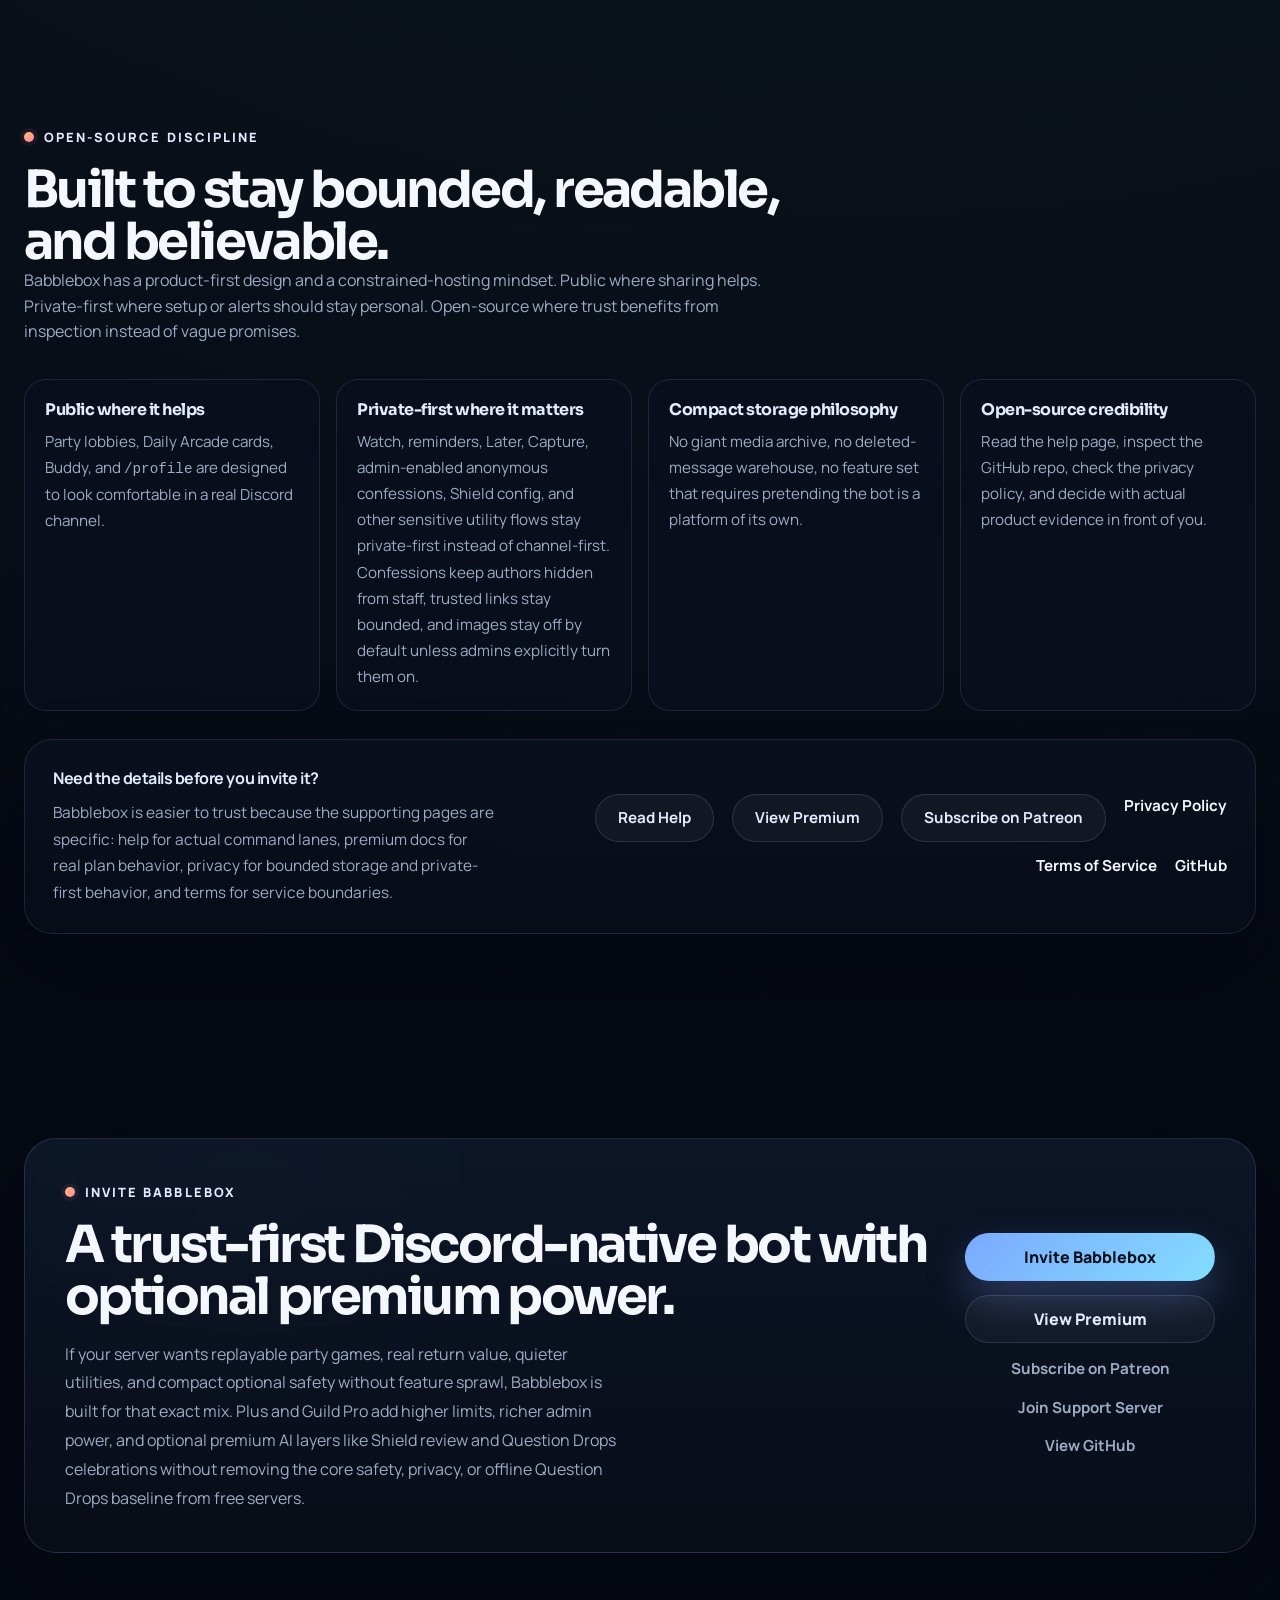
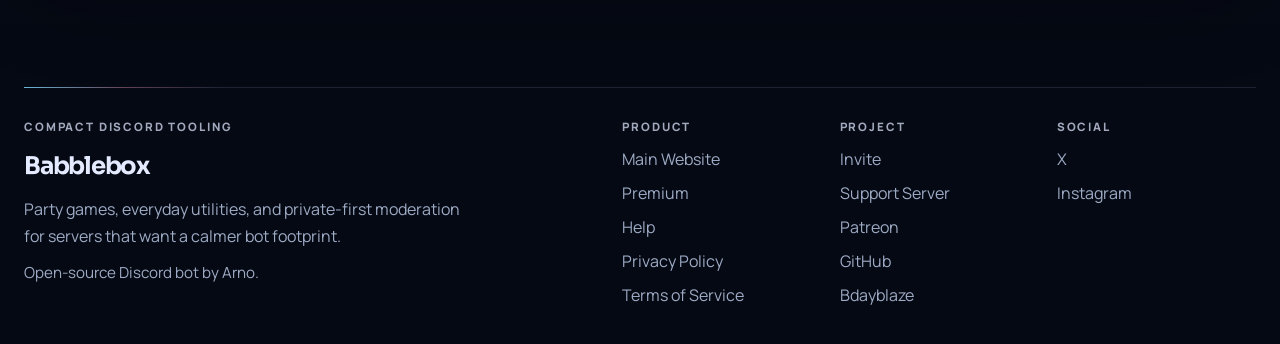
==== commit d51e27cb: "Support legacy Top.gg vote webhooks" ====
--- a/index.html
+++ b/index.html
@@ -1911,7 +1911,8 @@
               Babblebox premium is meant to feel clear, not slippery. Free keeps the real product, Supporter is the
               paid support tier with Inevitable Friendship benefits but no Babblebox limit increase, Babblebox Plus
               raises personal headroom, and Babblebox Guild Pro is the admin/server plan. Core safety, privacy, and the
-              baseline product lane stay outside the paywall. Premium is bounded software access and higher limits, not
+              baseline product lane stay outside the paywall. The separate Top.gg Vote Bonus gives Free and Supporter
+              users a smaller temporary utility boost without blurring into Babblebox Plus. Premium is bounded software access and higher limits, not
               a promise of uninterrupted service or automatic AI activity.
             </p>
           </div>
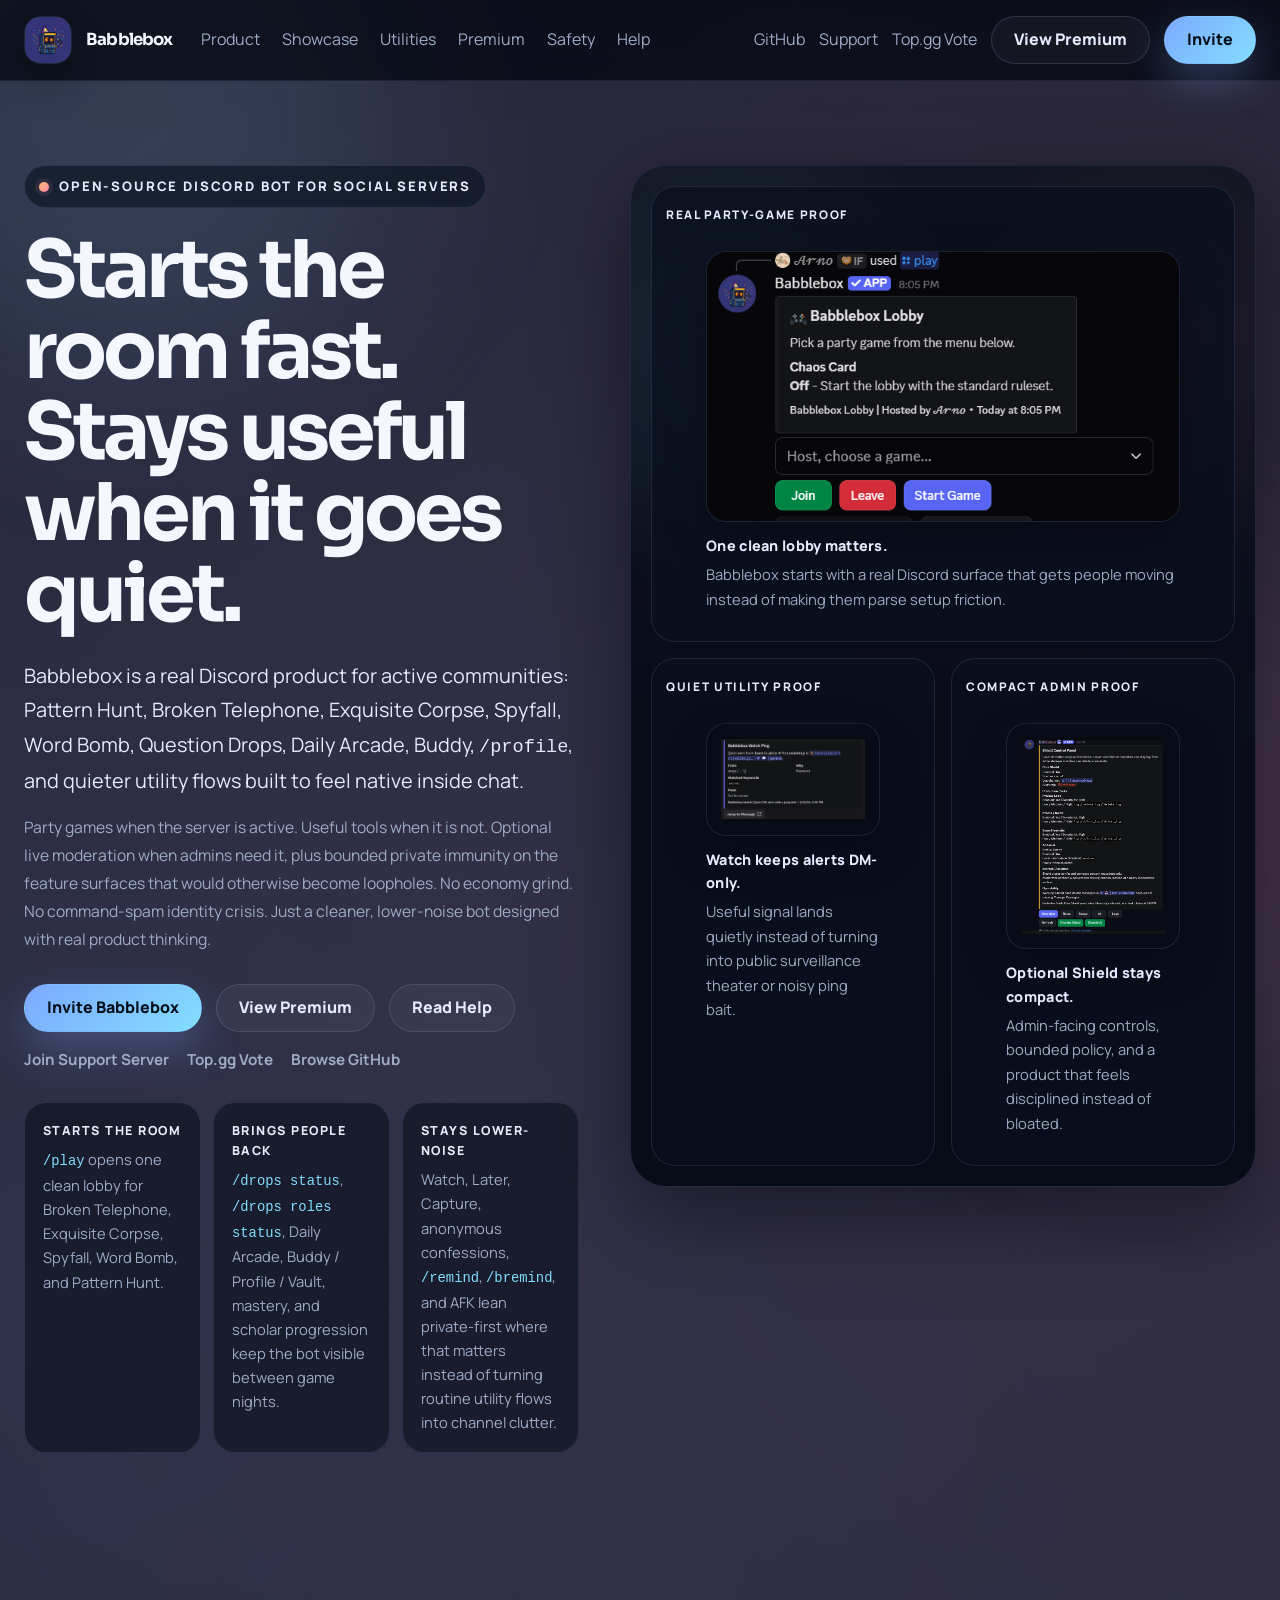
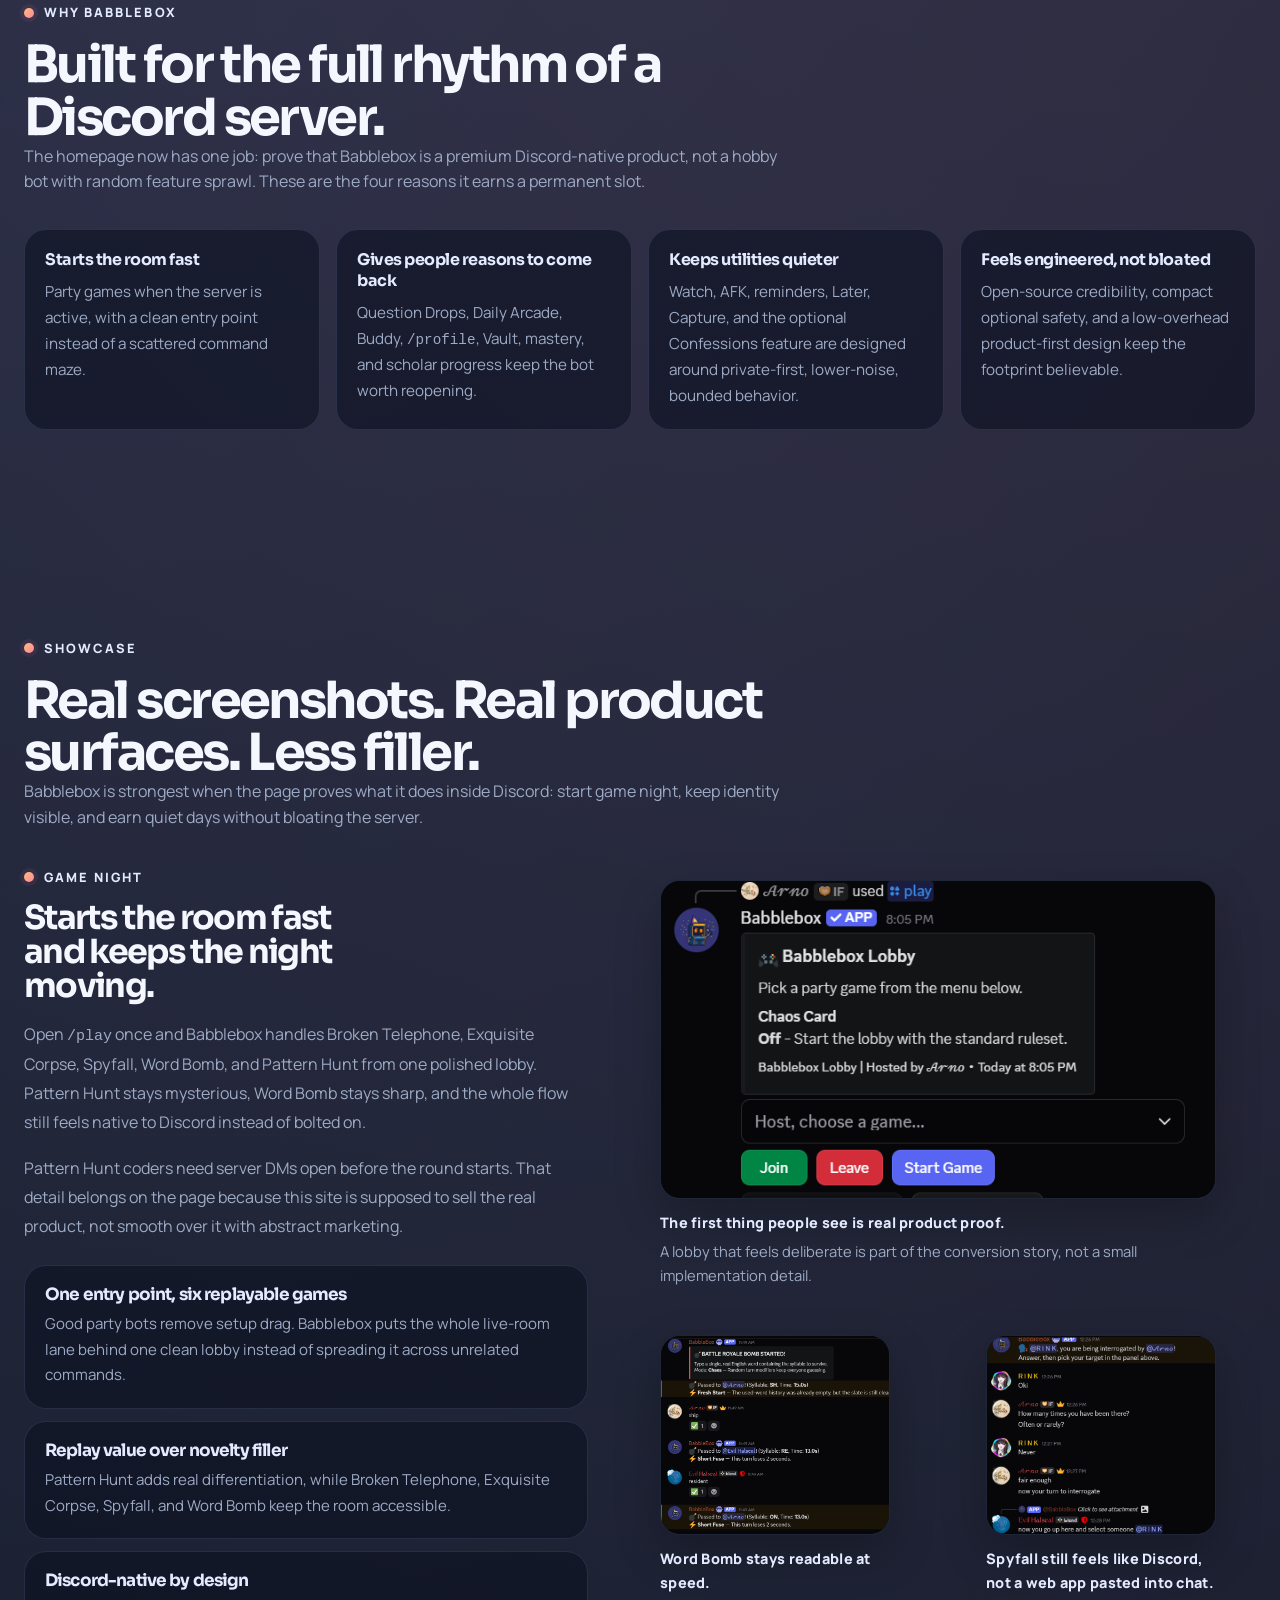
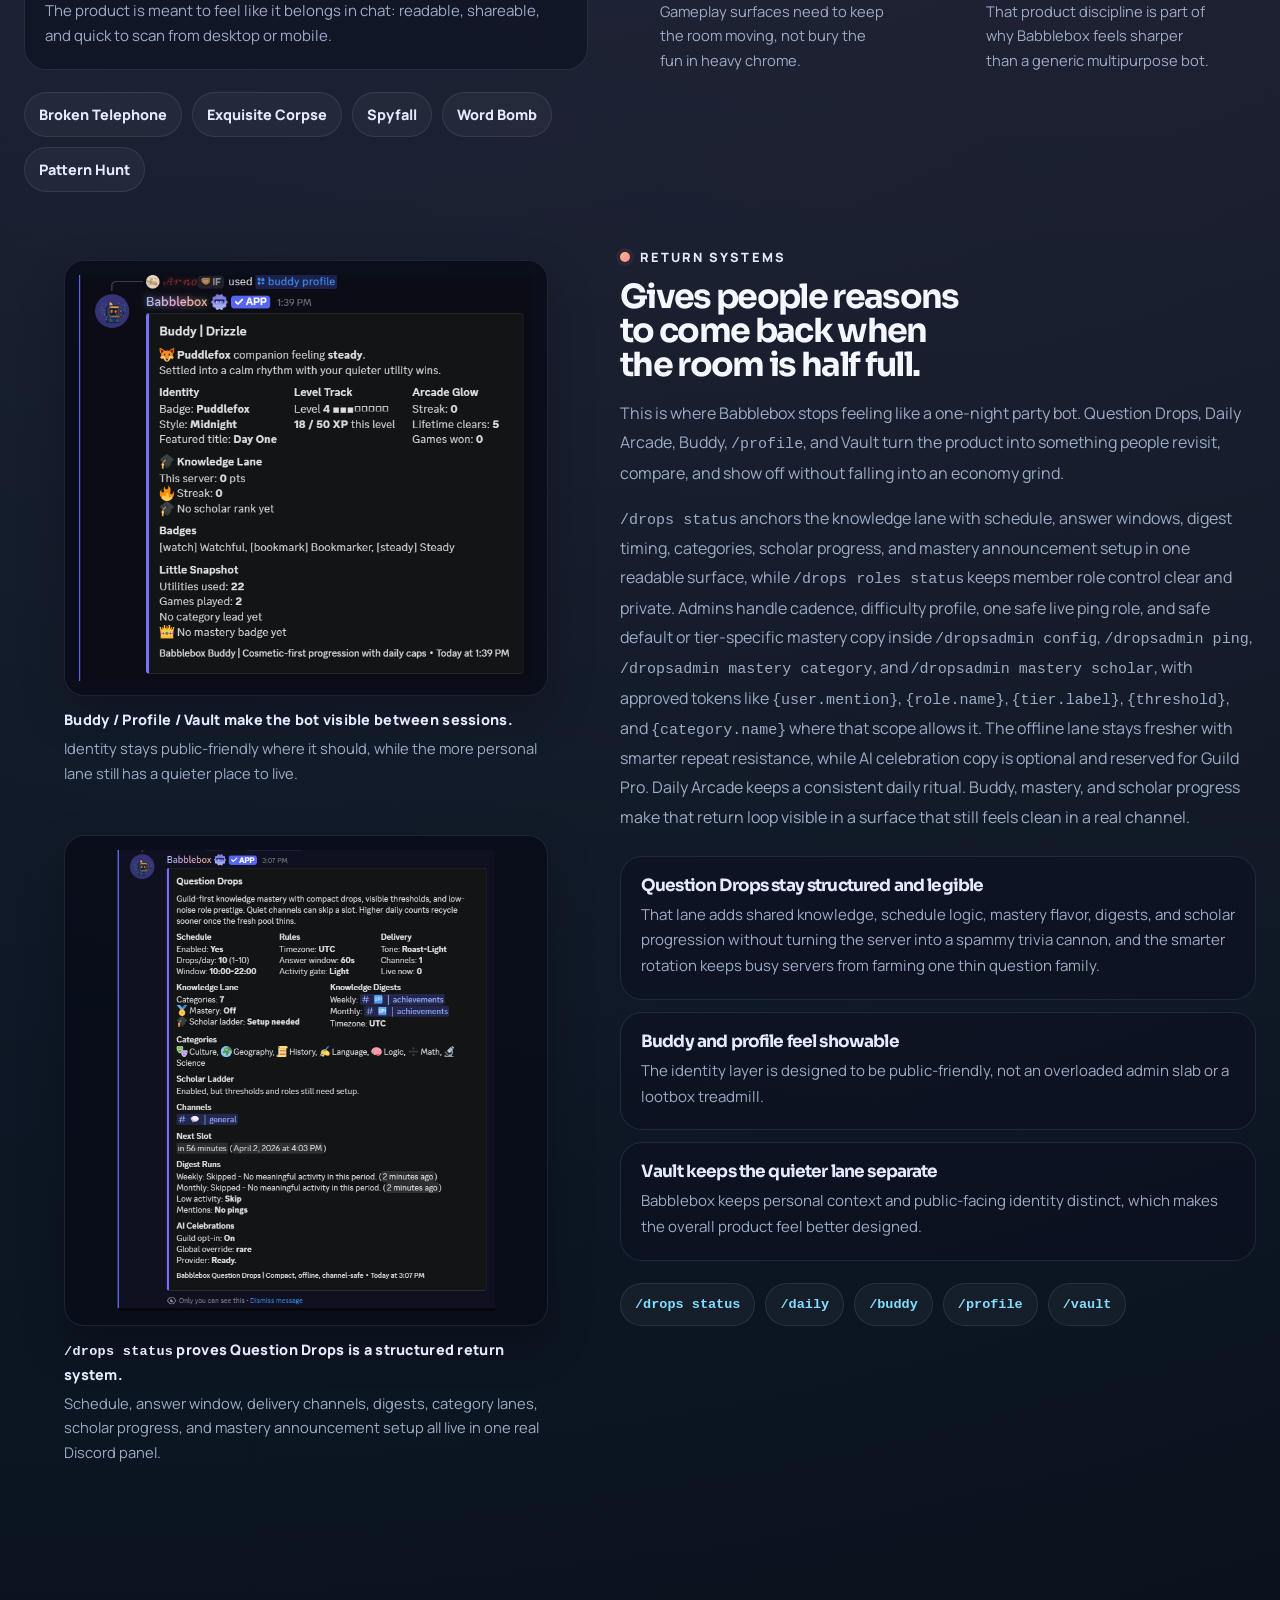
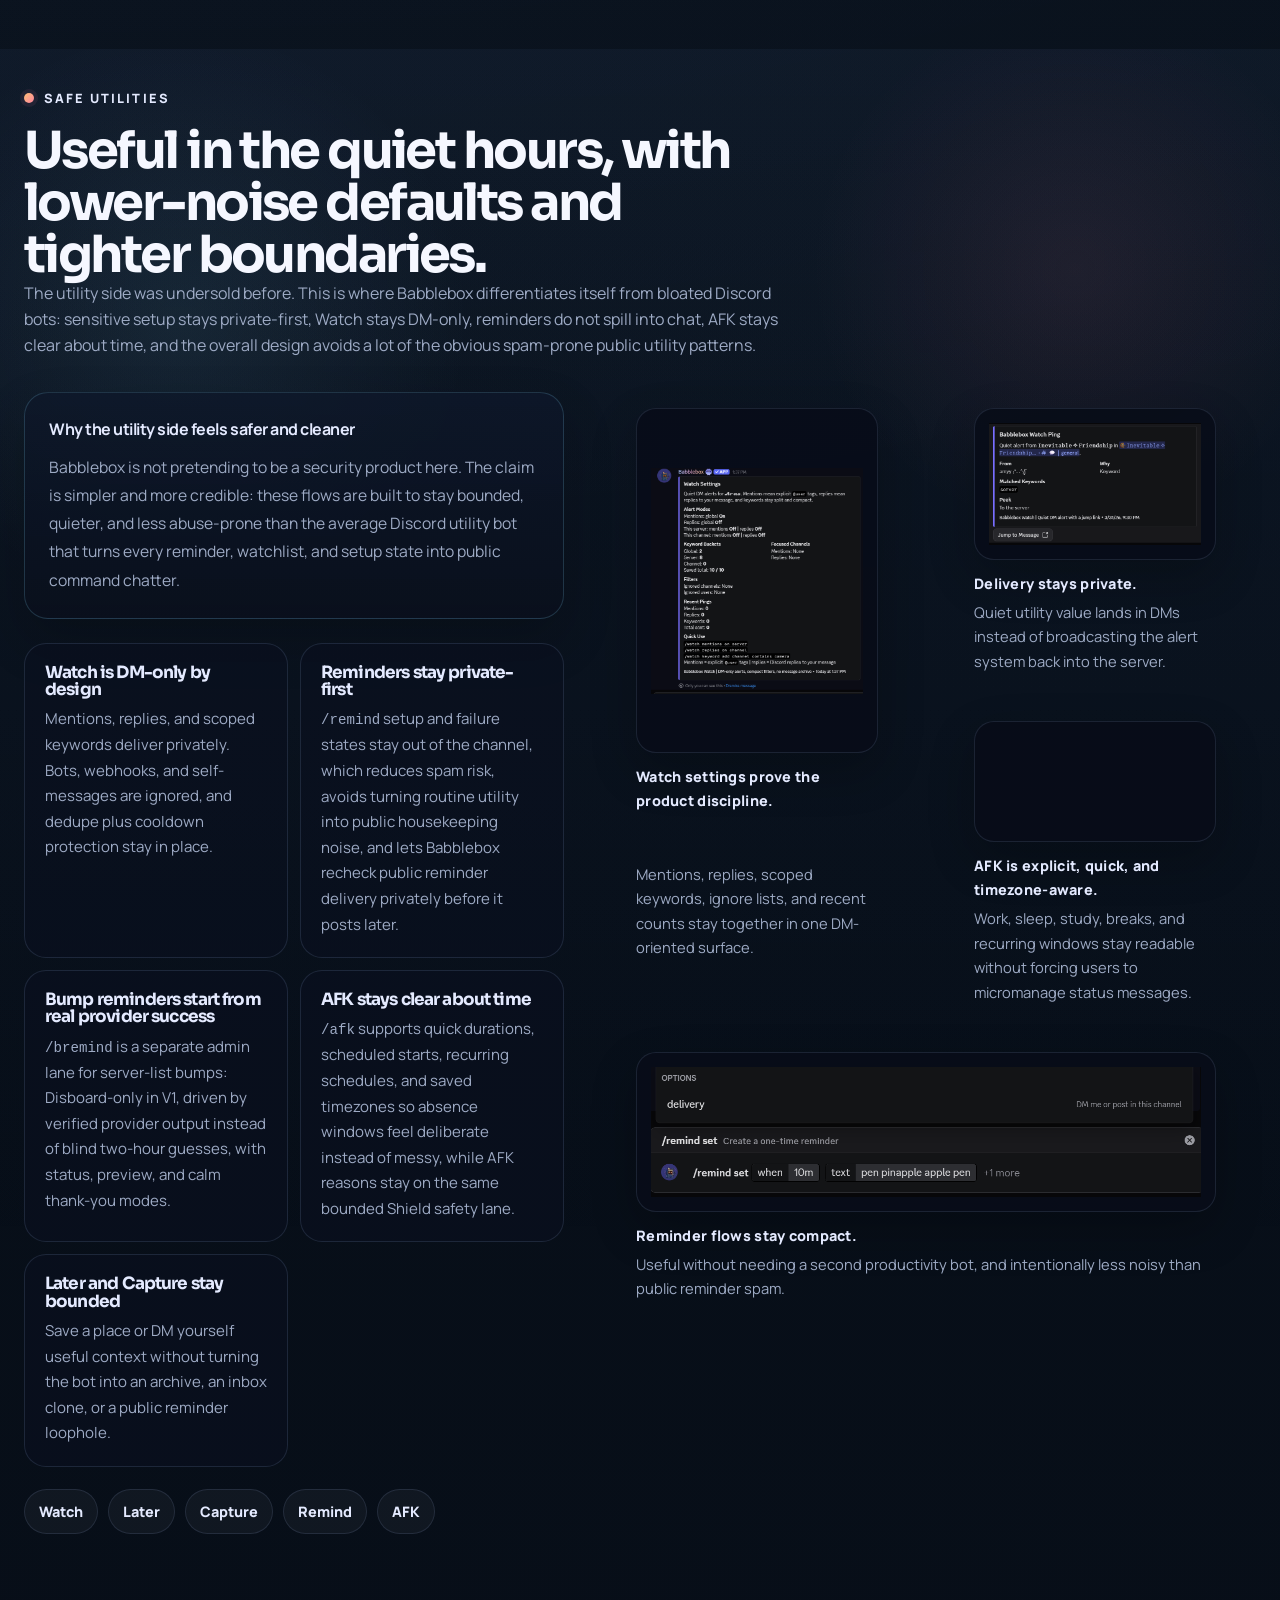
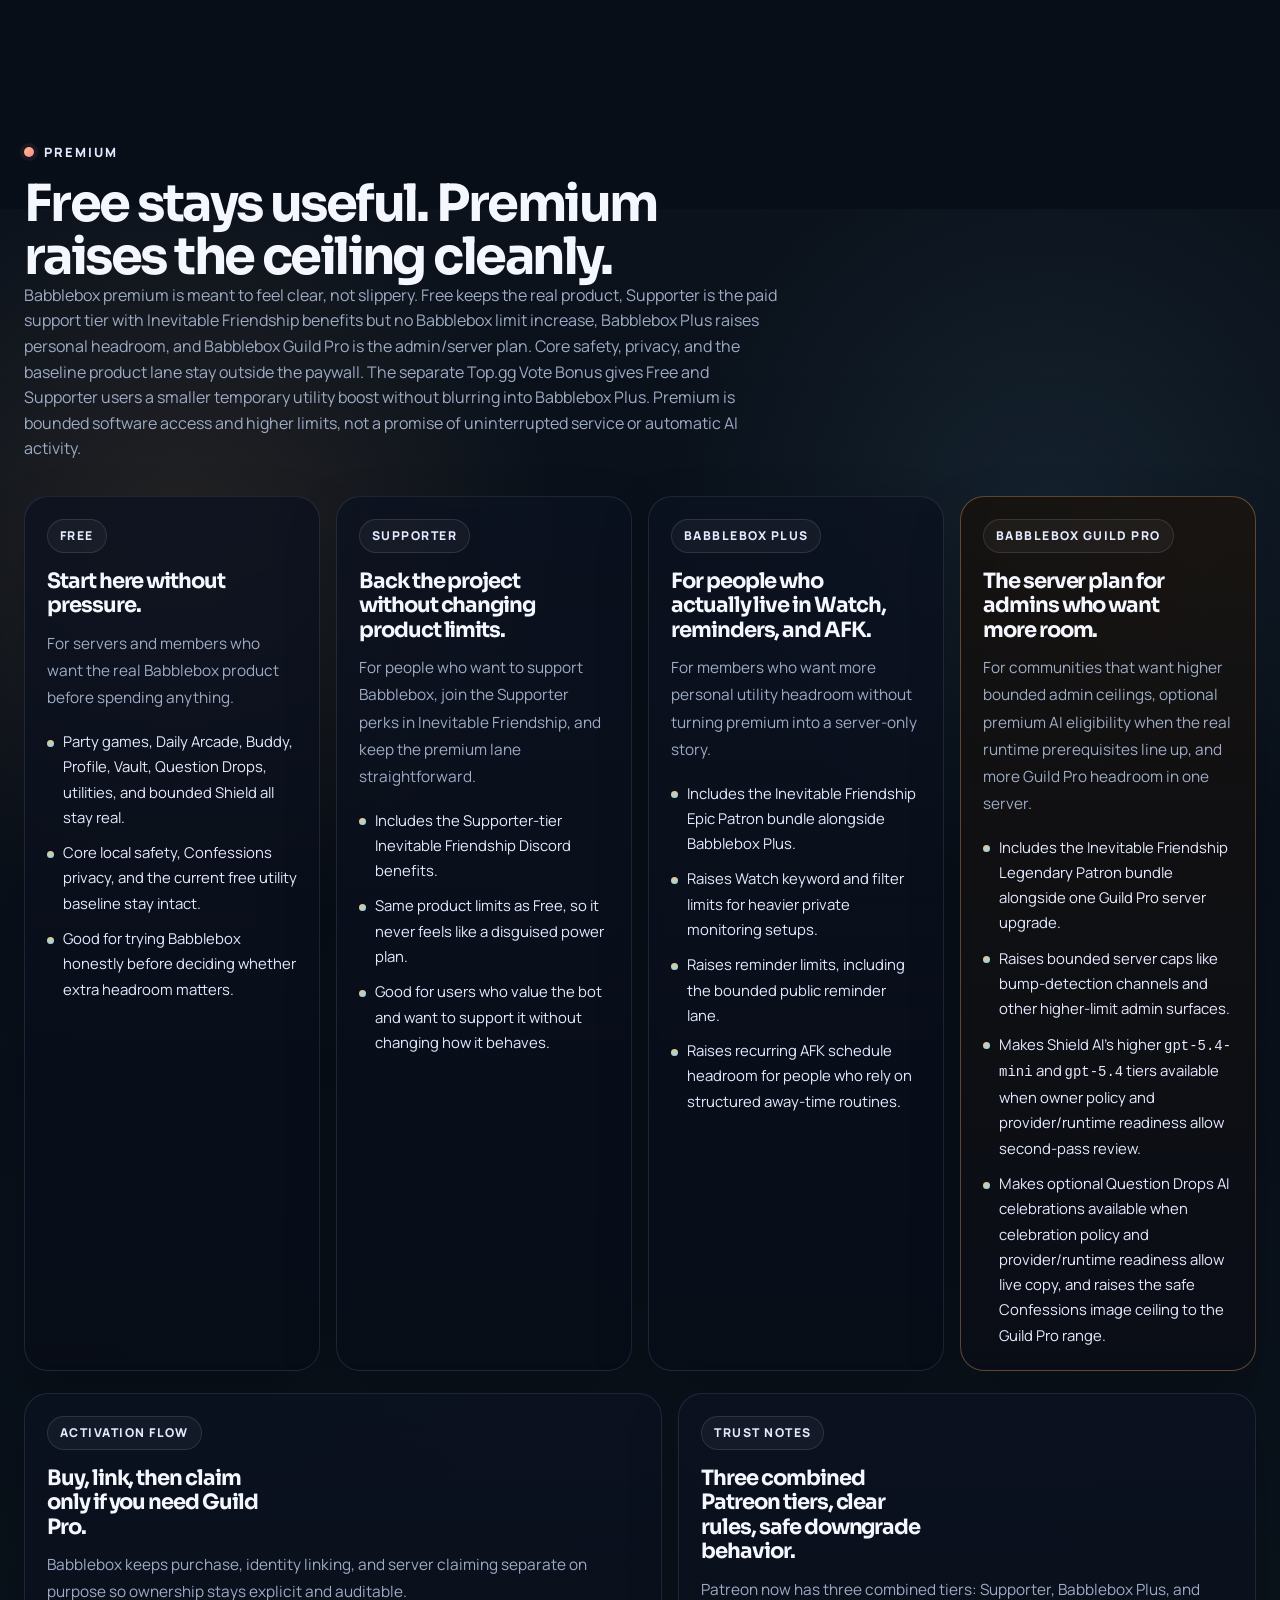
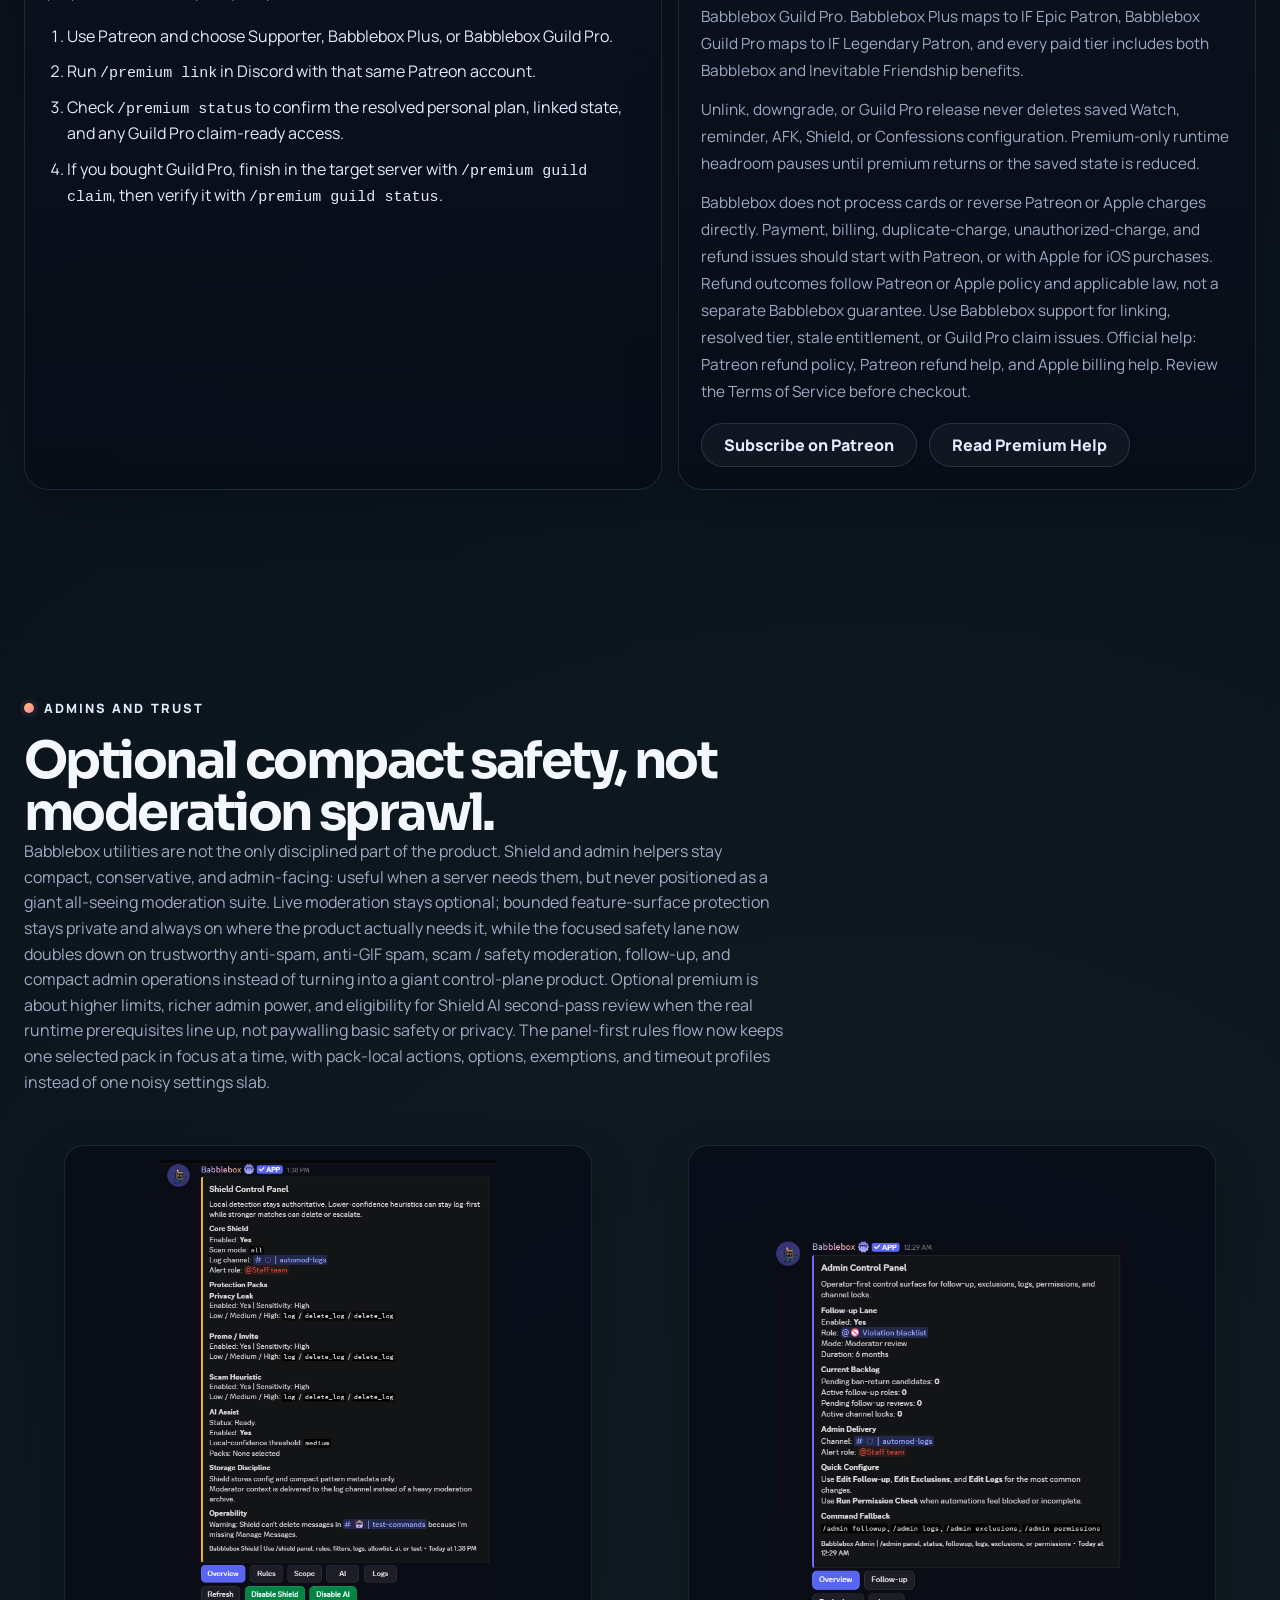
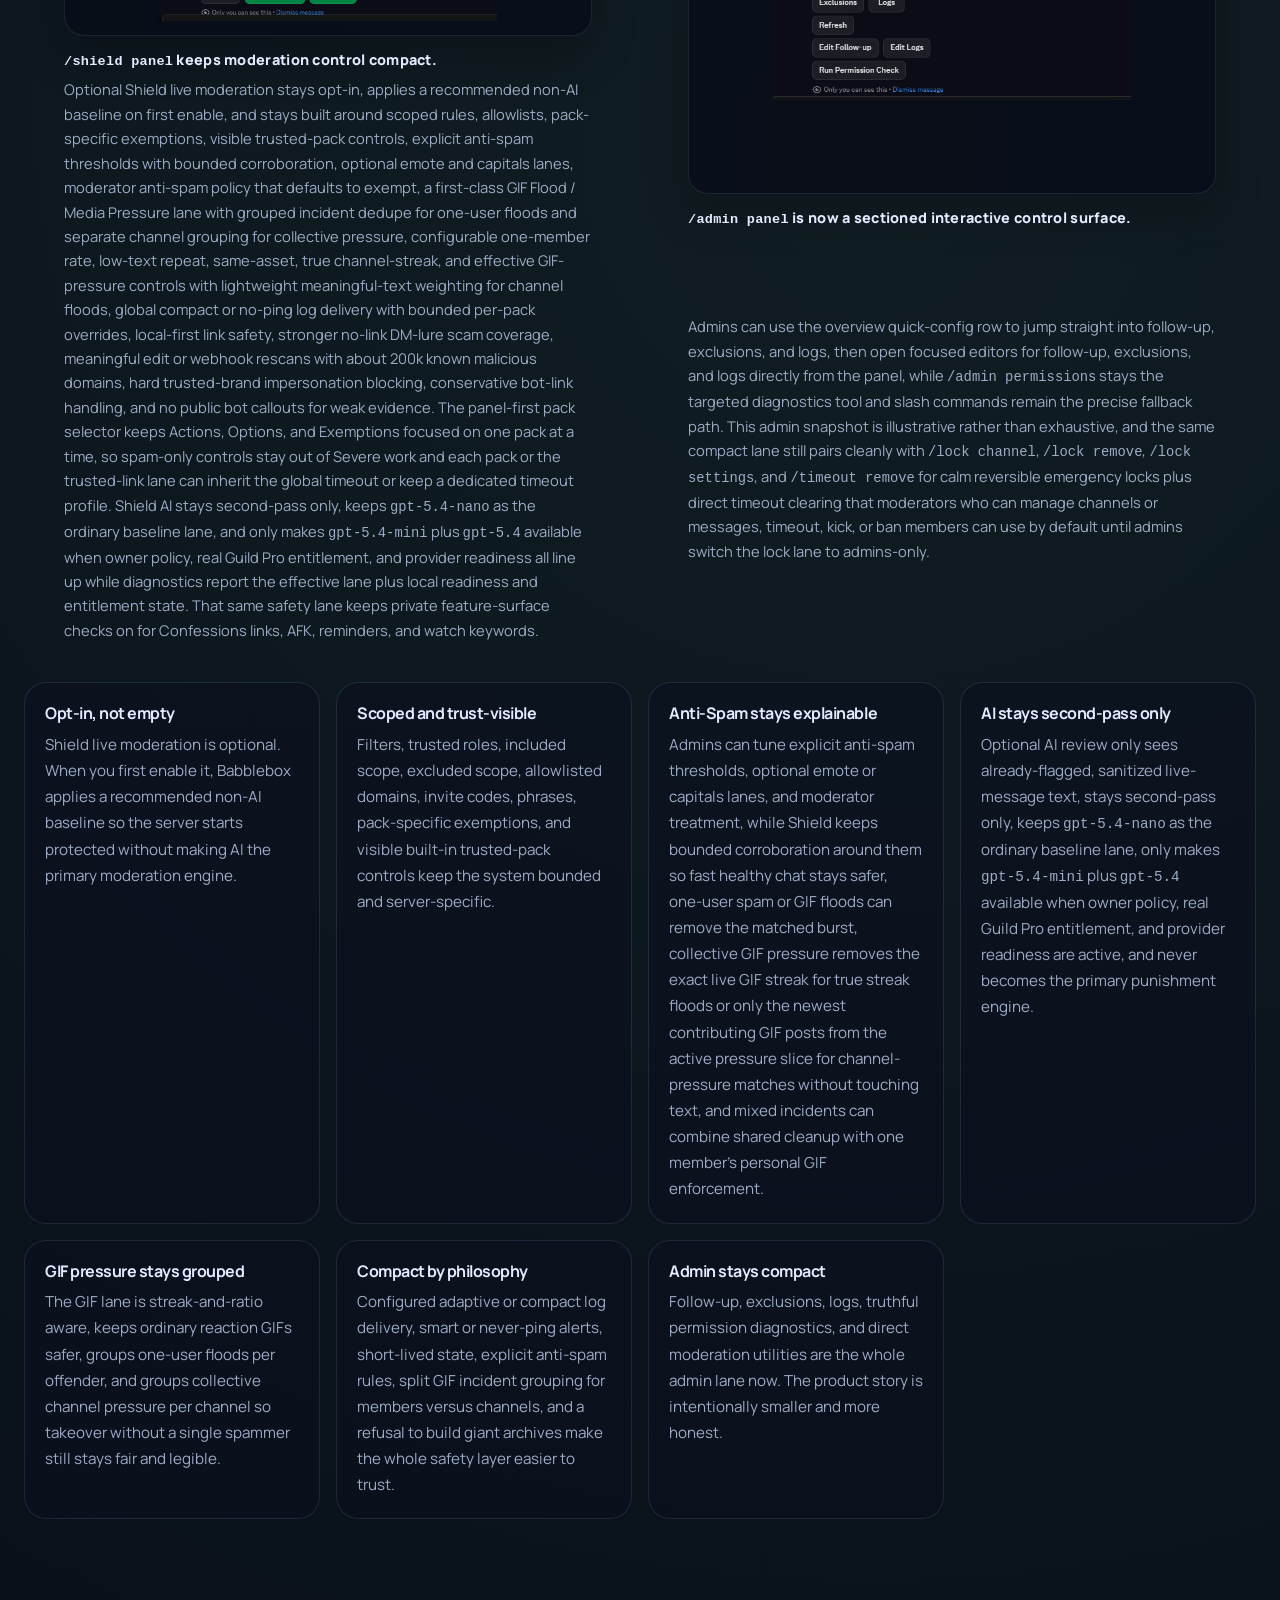
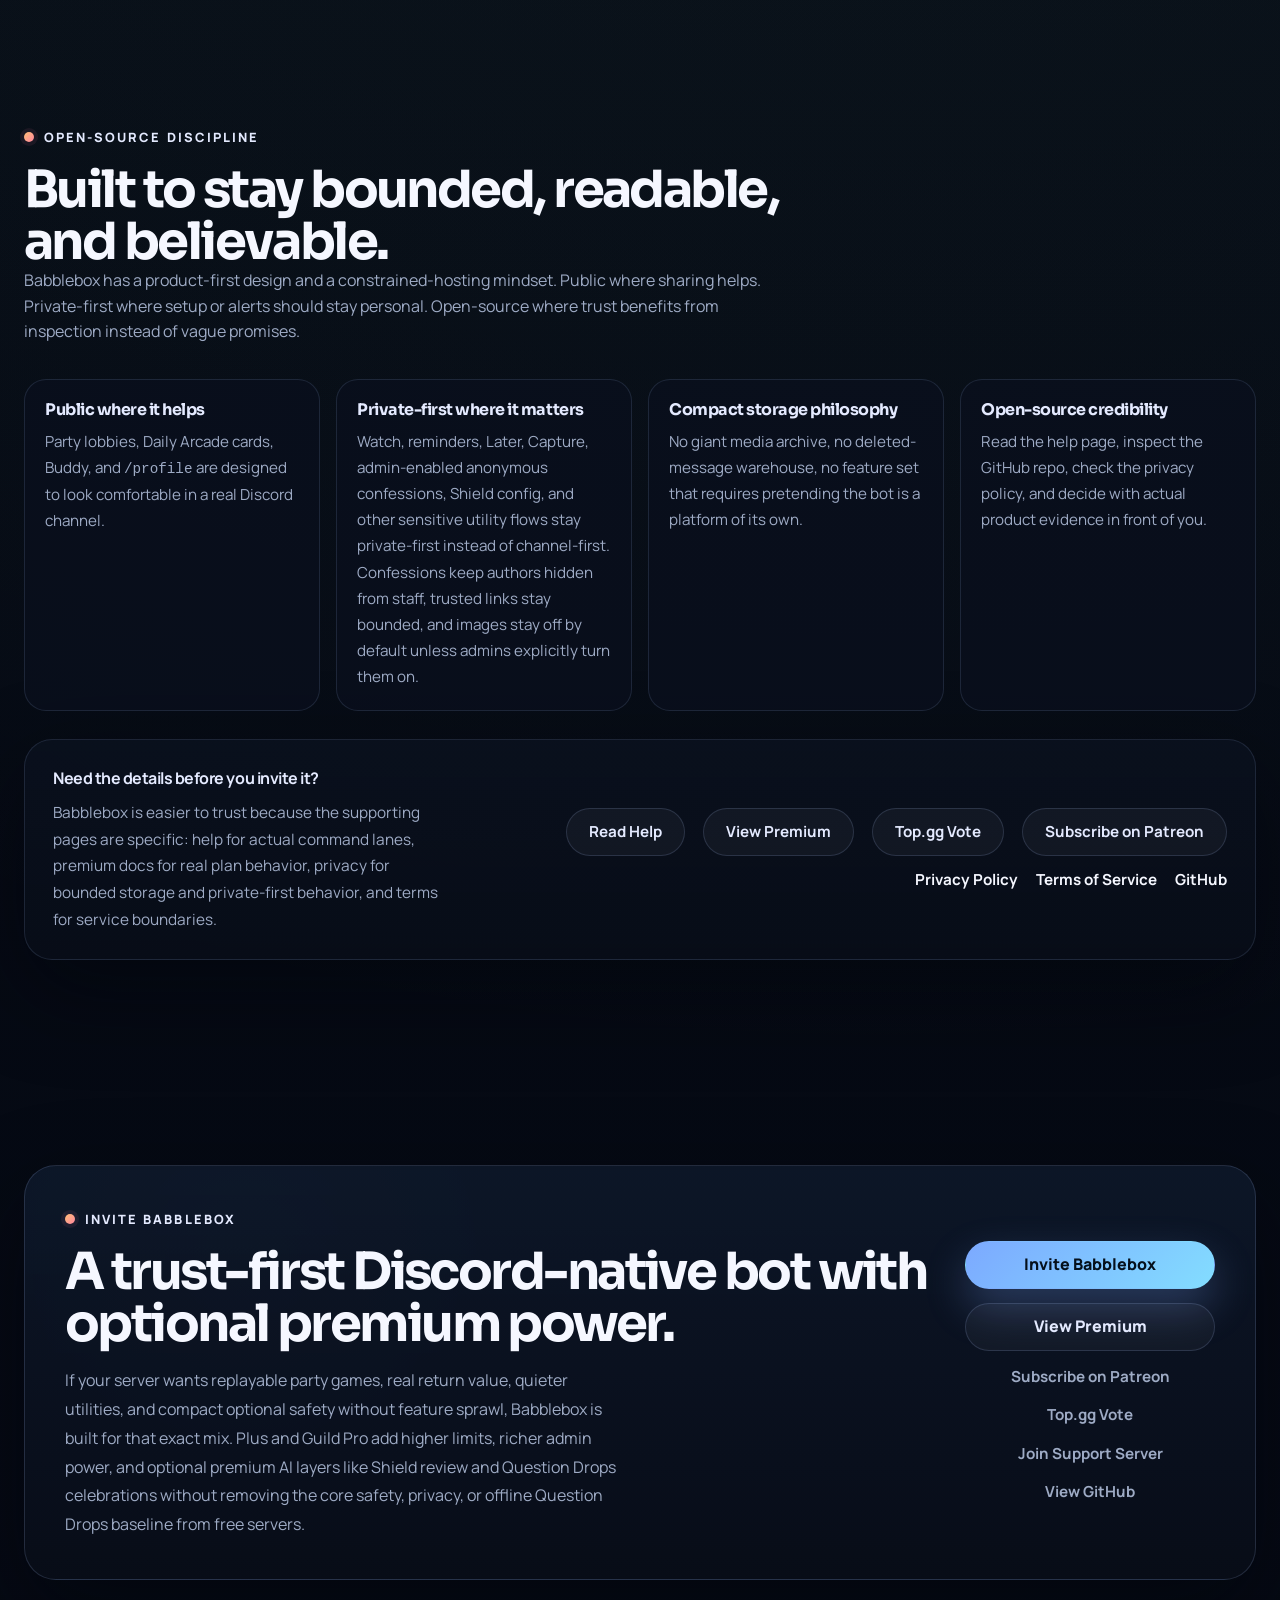
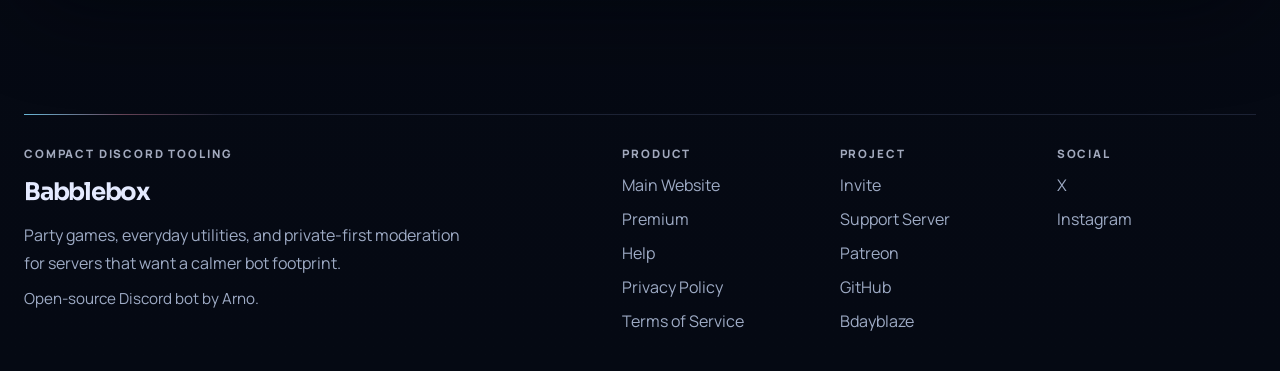
==== commit 3bab1277: "Improve Babblebox admin flow reliability" ====
--- a/index.html
+++ b/index.html
@@ -1386,6 +1386,12 @@
                 target="_blank"
                 rel="noopener noreferrer"
               >Support</a>
+              <a
+                class="site-nav-quiet"
+                href="https://top.gg/bot/1480903089518022739/vote"
+                target="_blank"
+                rel="noopener noreferrer"
+              >Top.gg Vote</a>
               <a class="btn btn-secondary" href="#premium">View Premium</a>
               <a
                 class="btn btn-primary nav-invite"
@@ -1447,6 +1453,12 @@
                   target="_blank"
                   rel="noopener noreferrer"
                 >Support</a>
+                <a
+                  class="site-nav-quiet"
+                  href="https://top.gg/bot/1480903089518022739/vote"
+                  target="_blank"
+                  rel="noopener noreferrer"
+                >Top.gg Vote</a>
               </div>
             </div>
           </div>
@@ -1486,6 +1498,12 @@
               target="_blank"
               rel="noopener noreferrer"
             >Join Support Server</a>
+            <a
+              class="link-quiet"
+              href="https://top.gg/bot/1480903089518022739/vote"
+              target="_blank"
+              rel="noopener noreferrer"
+            >Top.gg Vote</a>
             <a
               class="link-quiet"
               href="https://github.com/arno-create/babblebox-bot"
@@ -2137,6 +2155,12 @@
               <a class="btn btn-secondary" href="#premium">View Premium</a>
               <a
                 class="btn btn-secondary"
+                href="https://top.gg/bot/1480903089518022739/vote"
+                target="_blank"
+                rel="noopener noreferrer"
+              >Top.gg Vote</a>
+              <a
+                class="btn btn-secondary"
                 href="https://www.patreon.com/cw/InevitableFriendship"
                 target="_blank"
                 rel="noopener noreferrer"
@@ -2180,6 +2204,12 @@
                 target="_blank"
                 rel="noopener noreferrer"
               >Subscribe on Patreon</a>
+              <a
+                class="link-quiet"
+                href="https://top.gg/bot/1480903089518022739/vote"
+                target="_blank"
+                rel="noopener noreferrer"
+              >Top.gg Vote</a>
               <a
                 class="link-quiet"
                 href="https://discord.com/servers/inevitable-friendship-1322933864360050688"
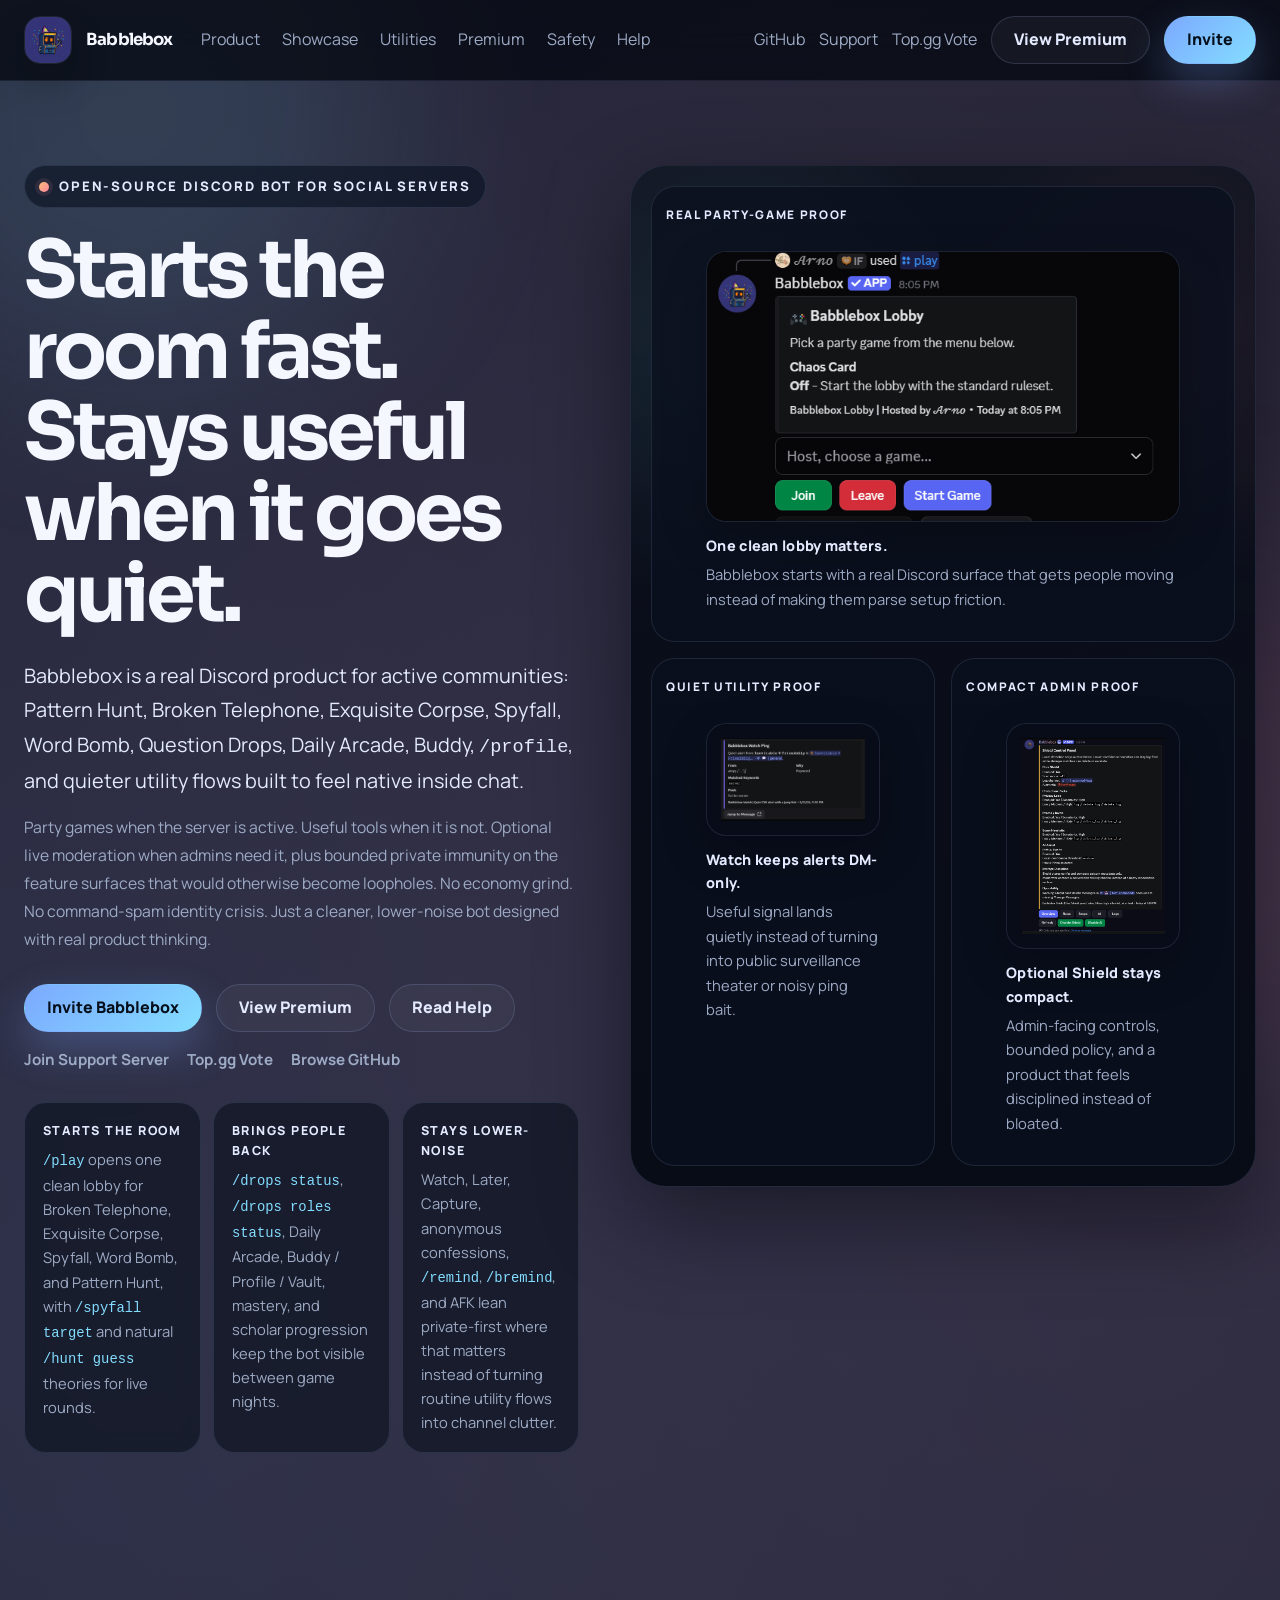
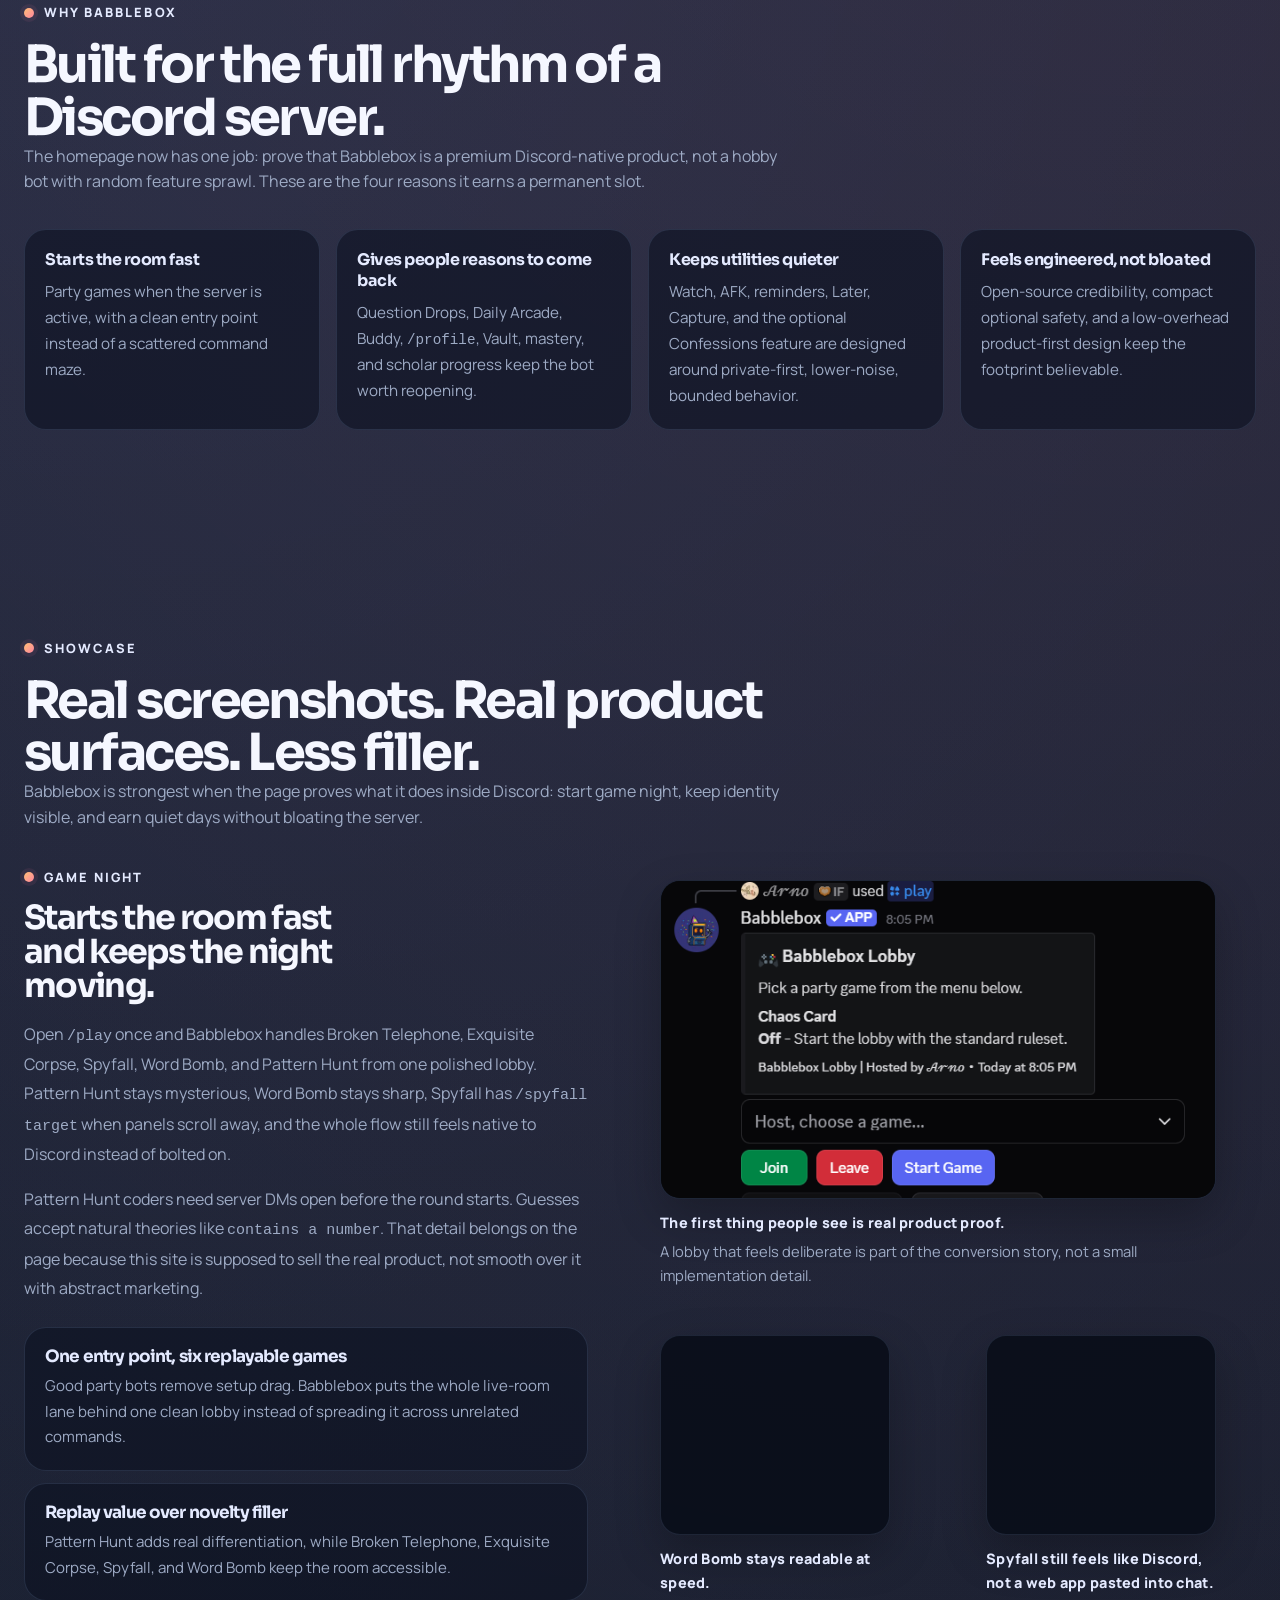
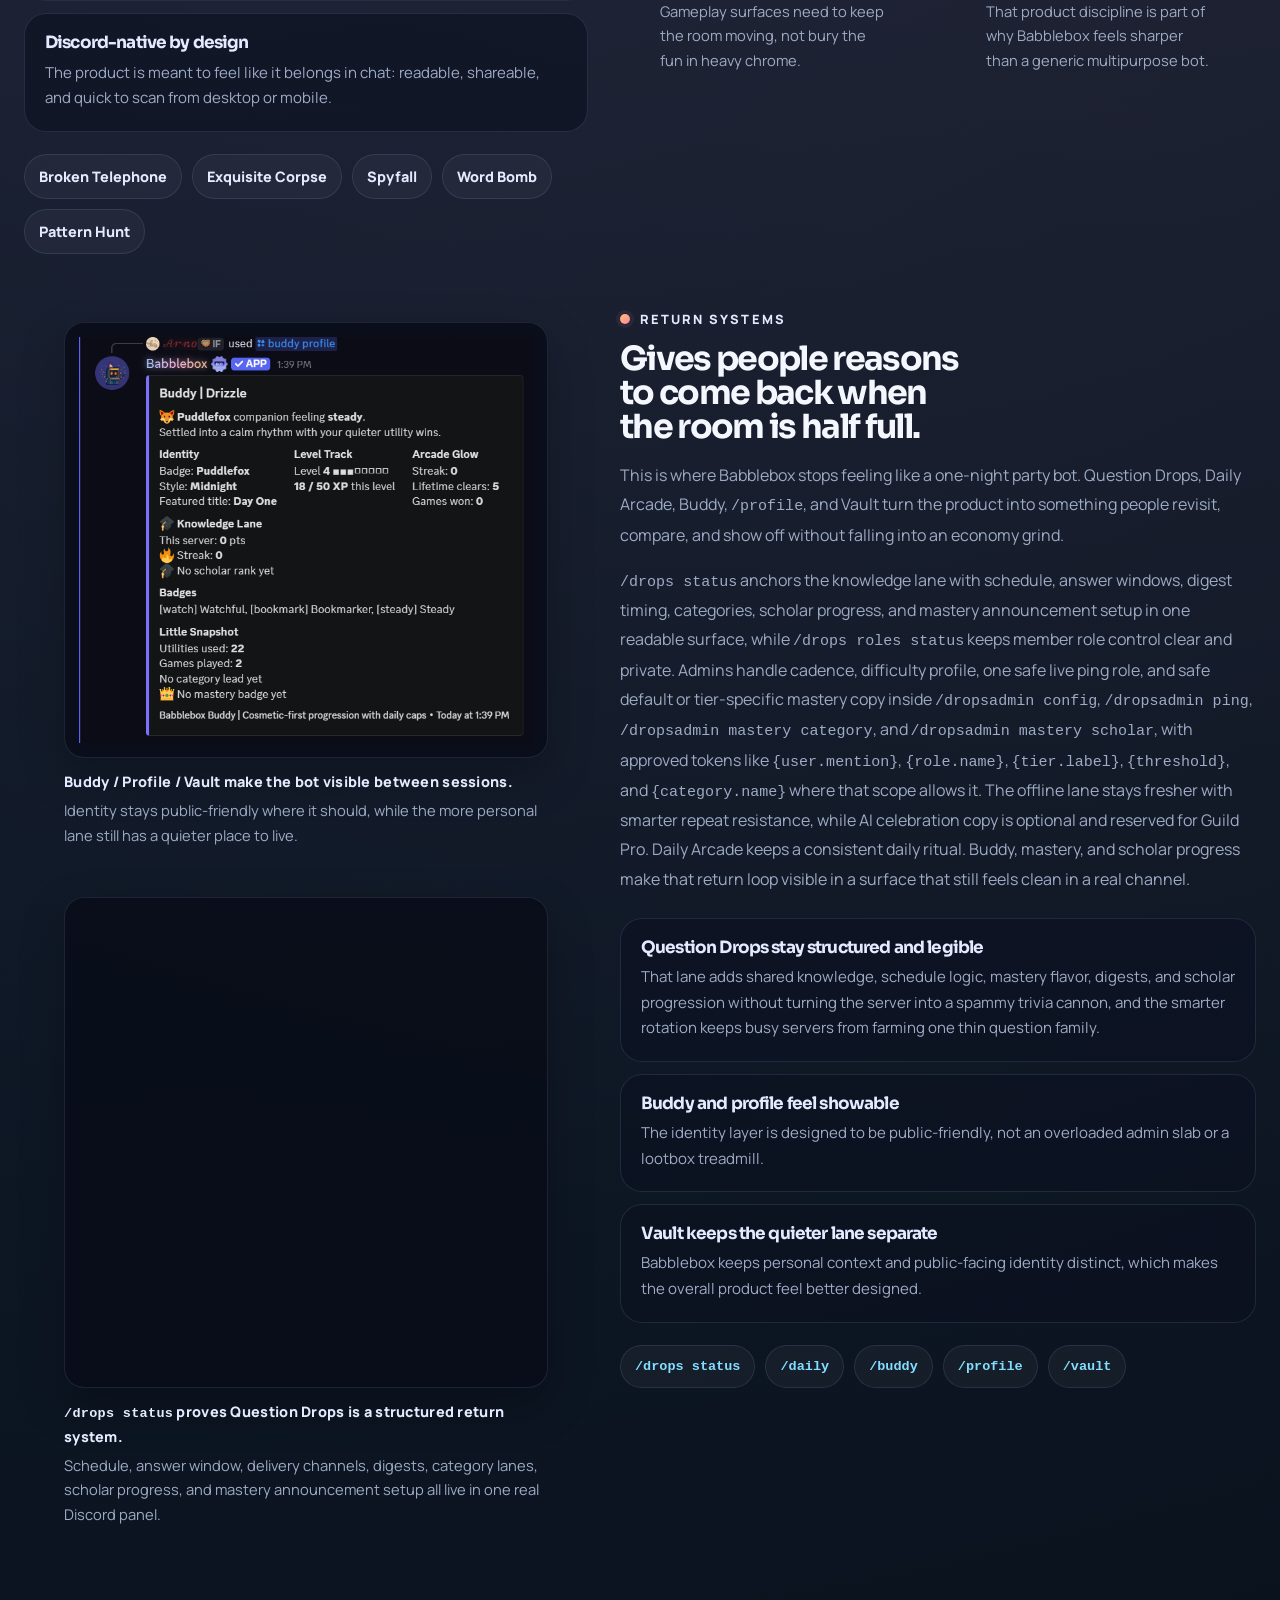
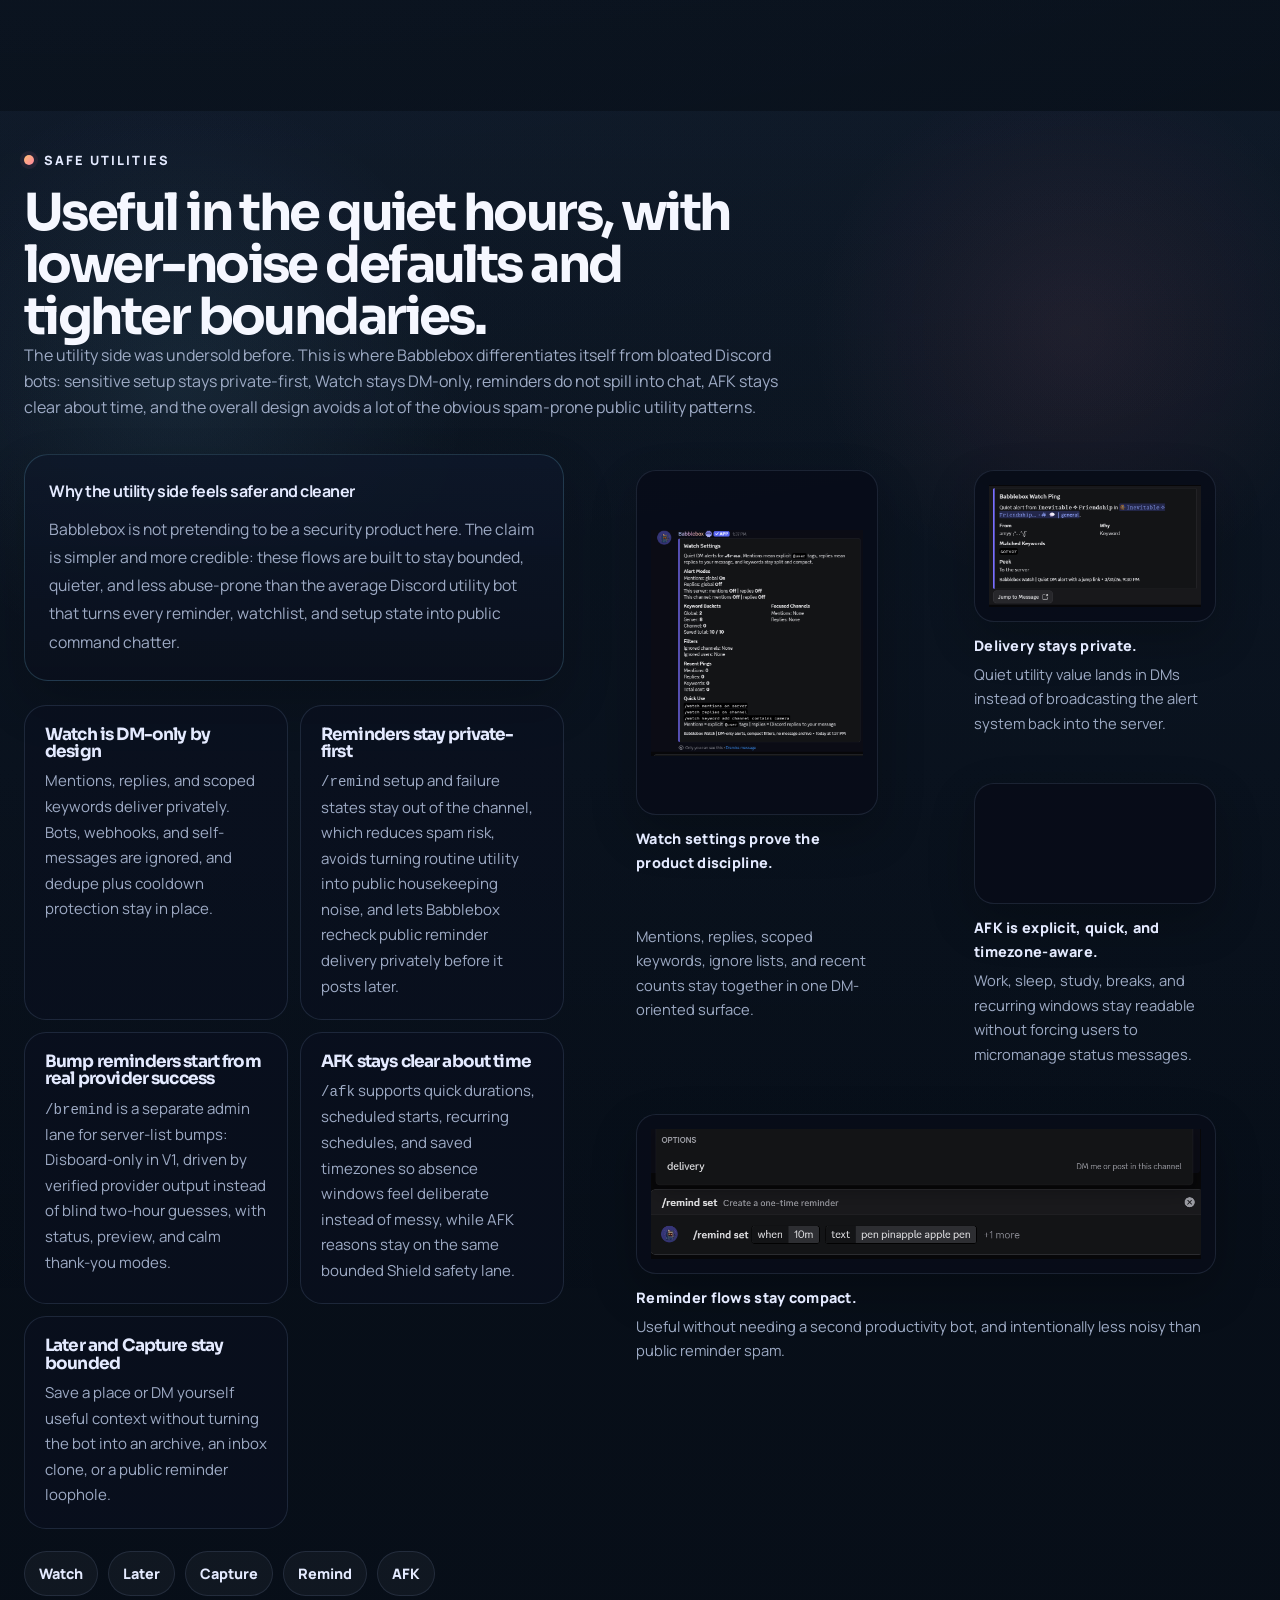
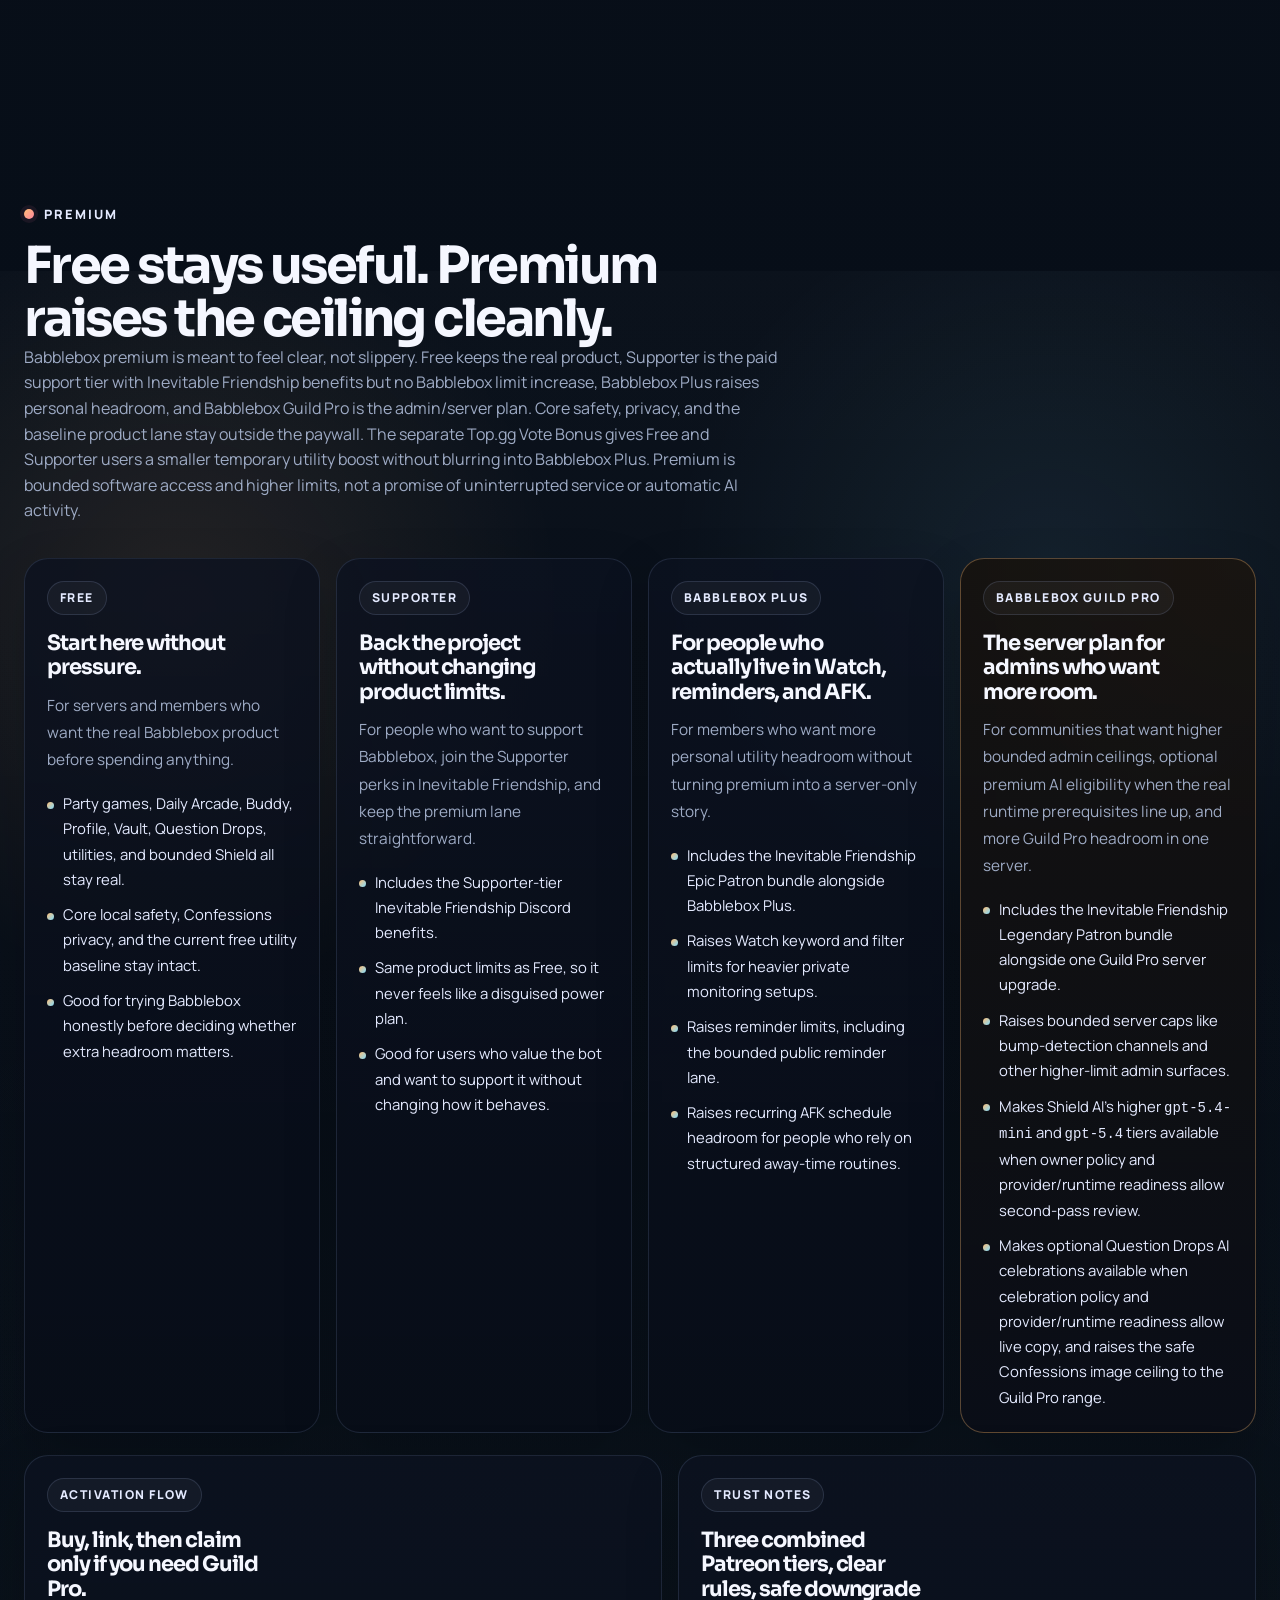
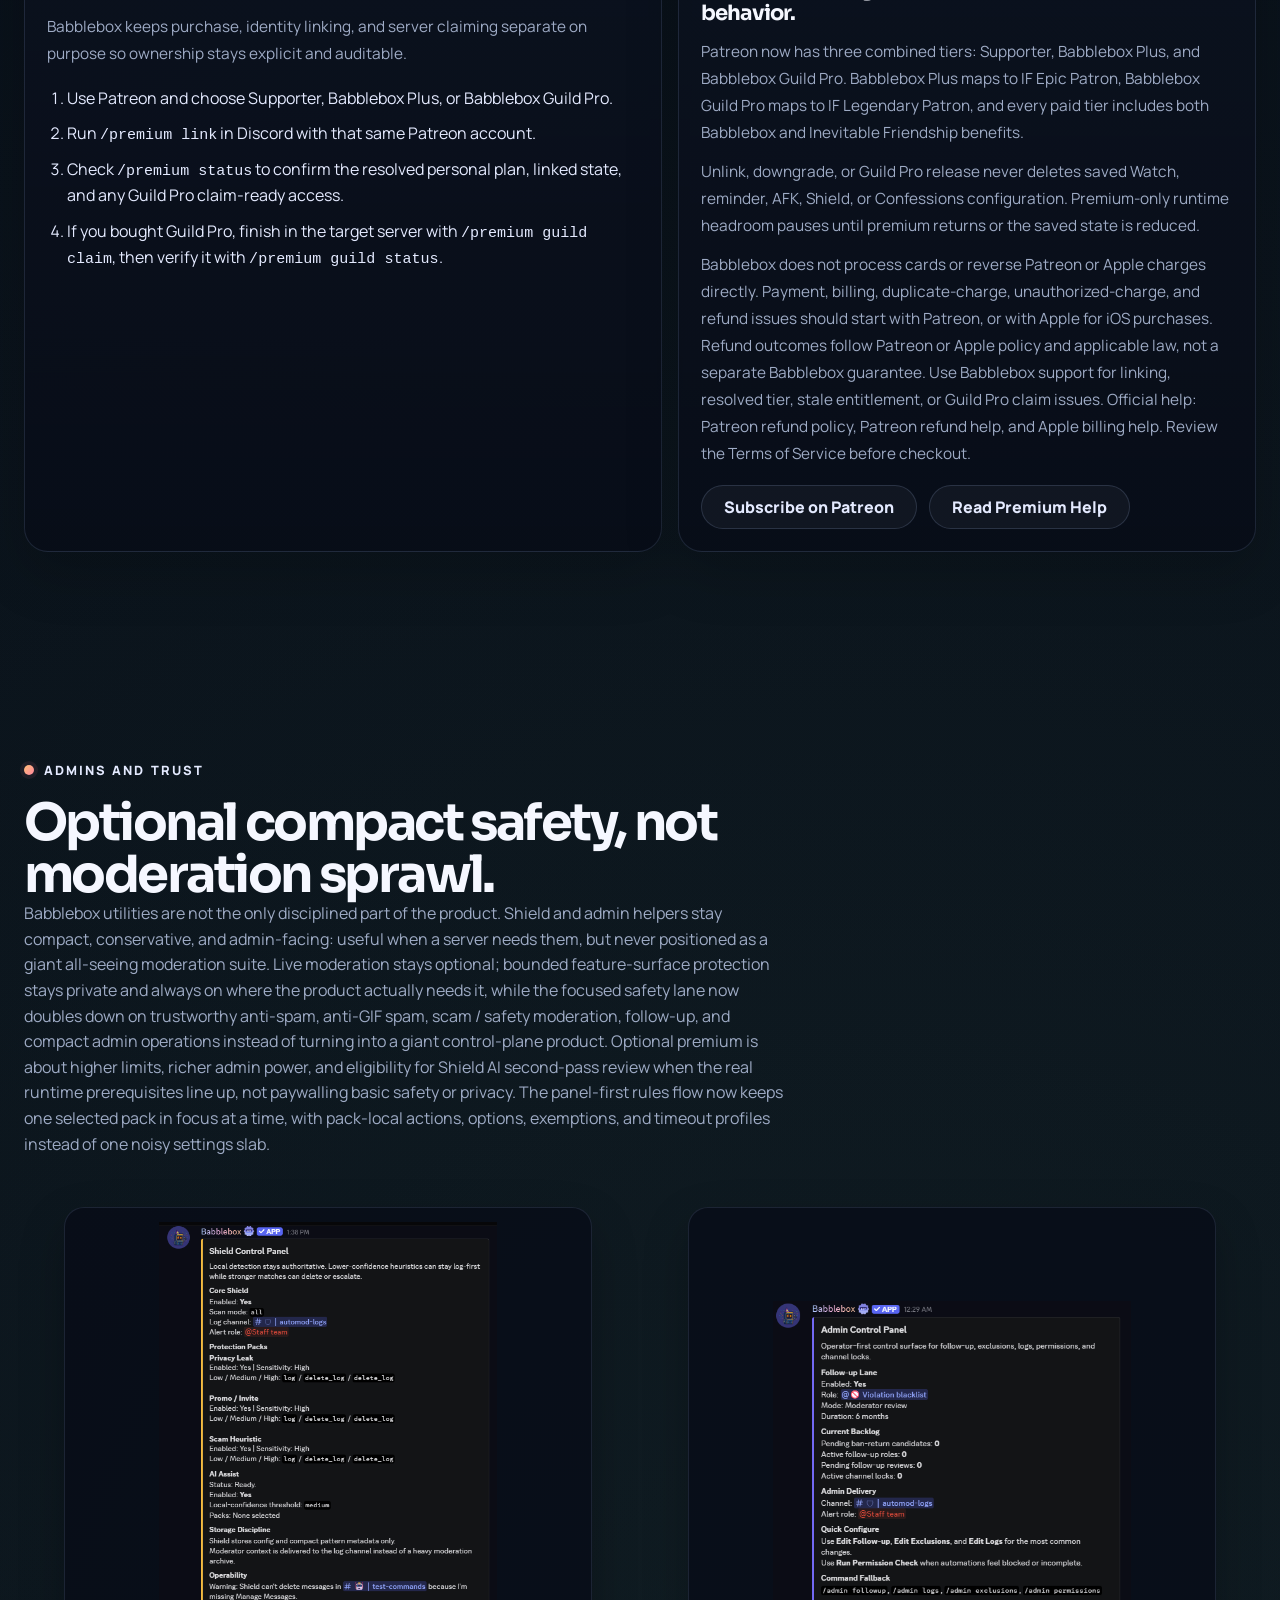
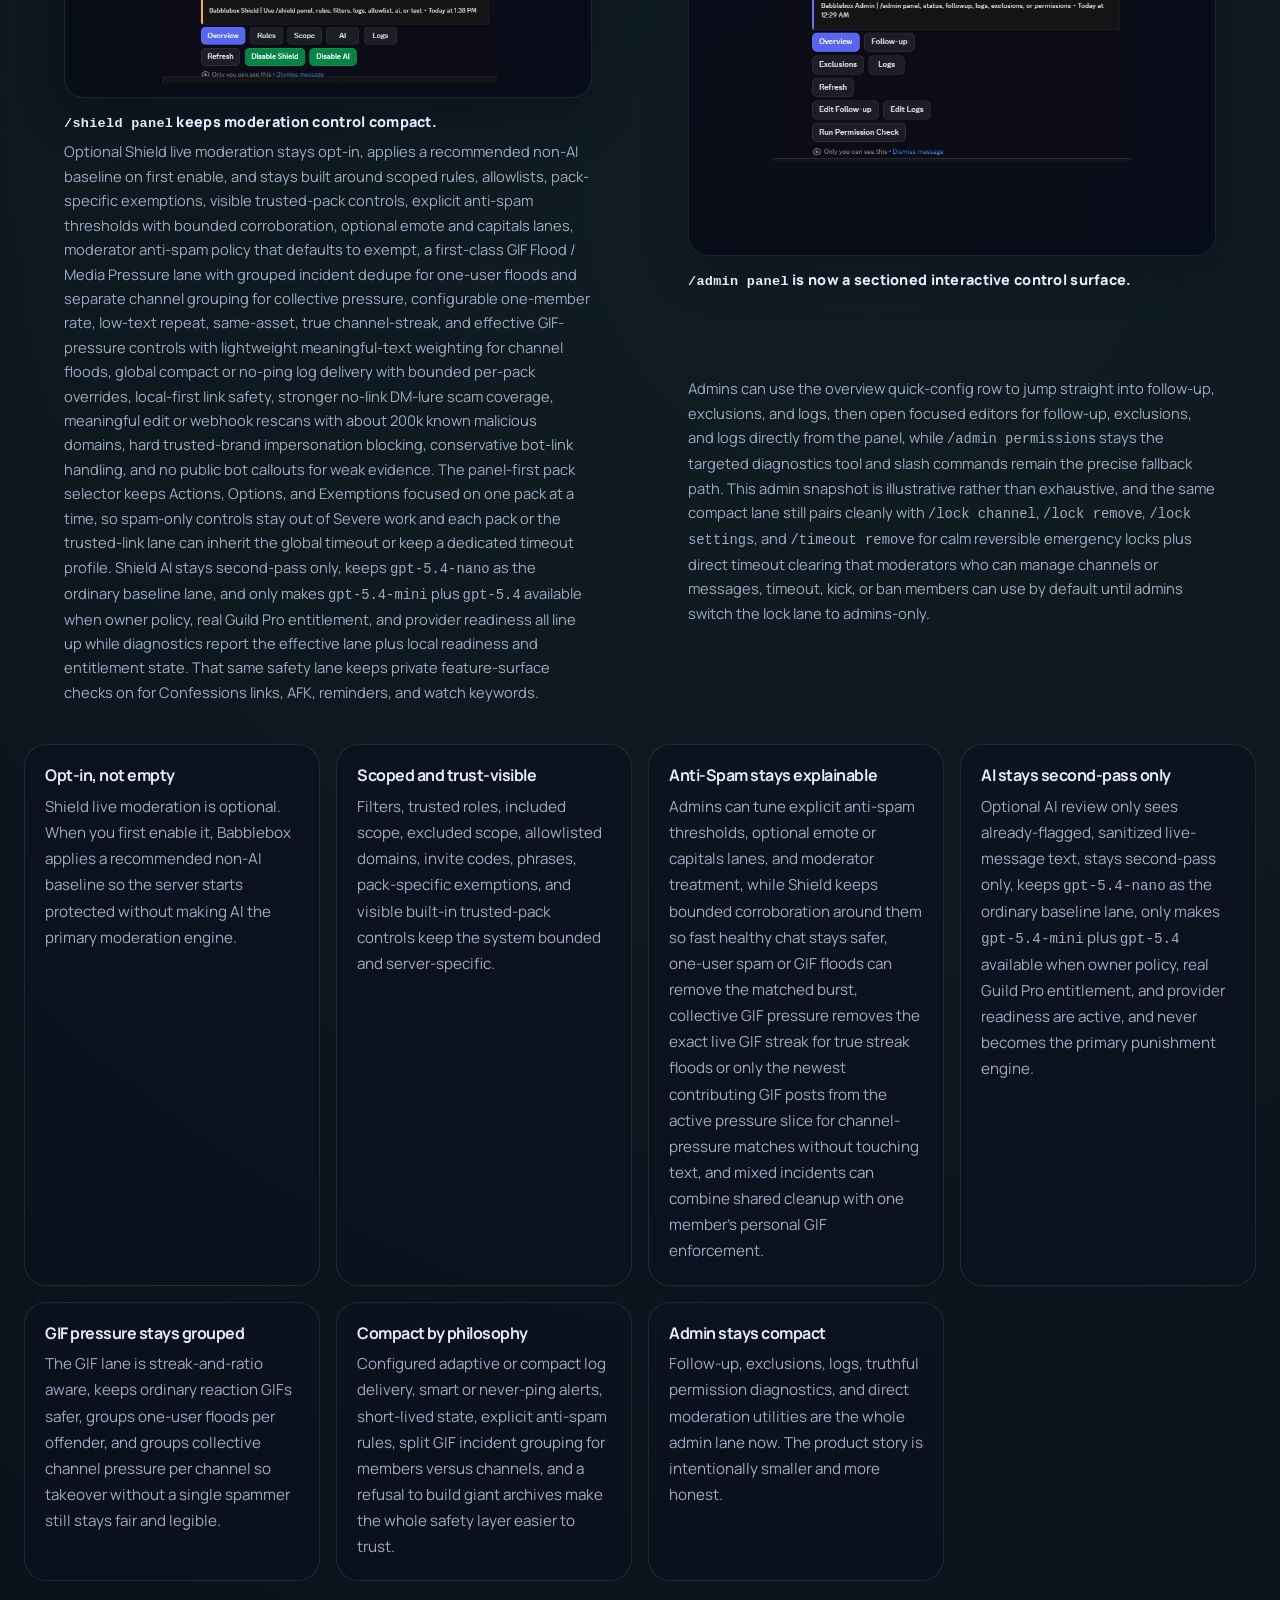
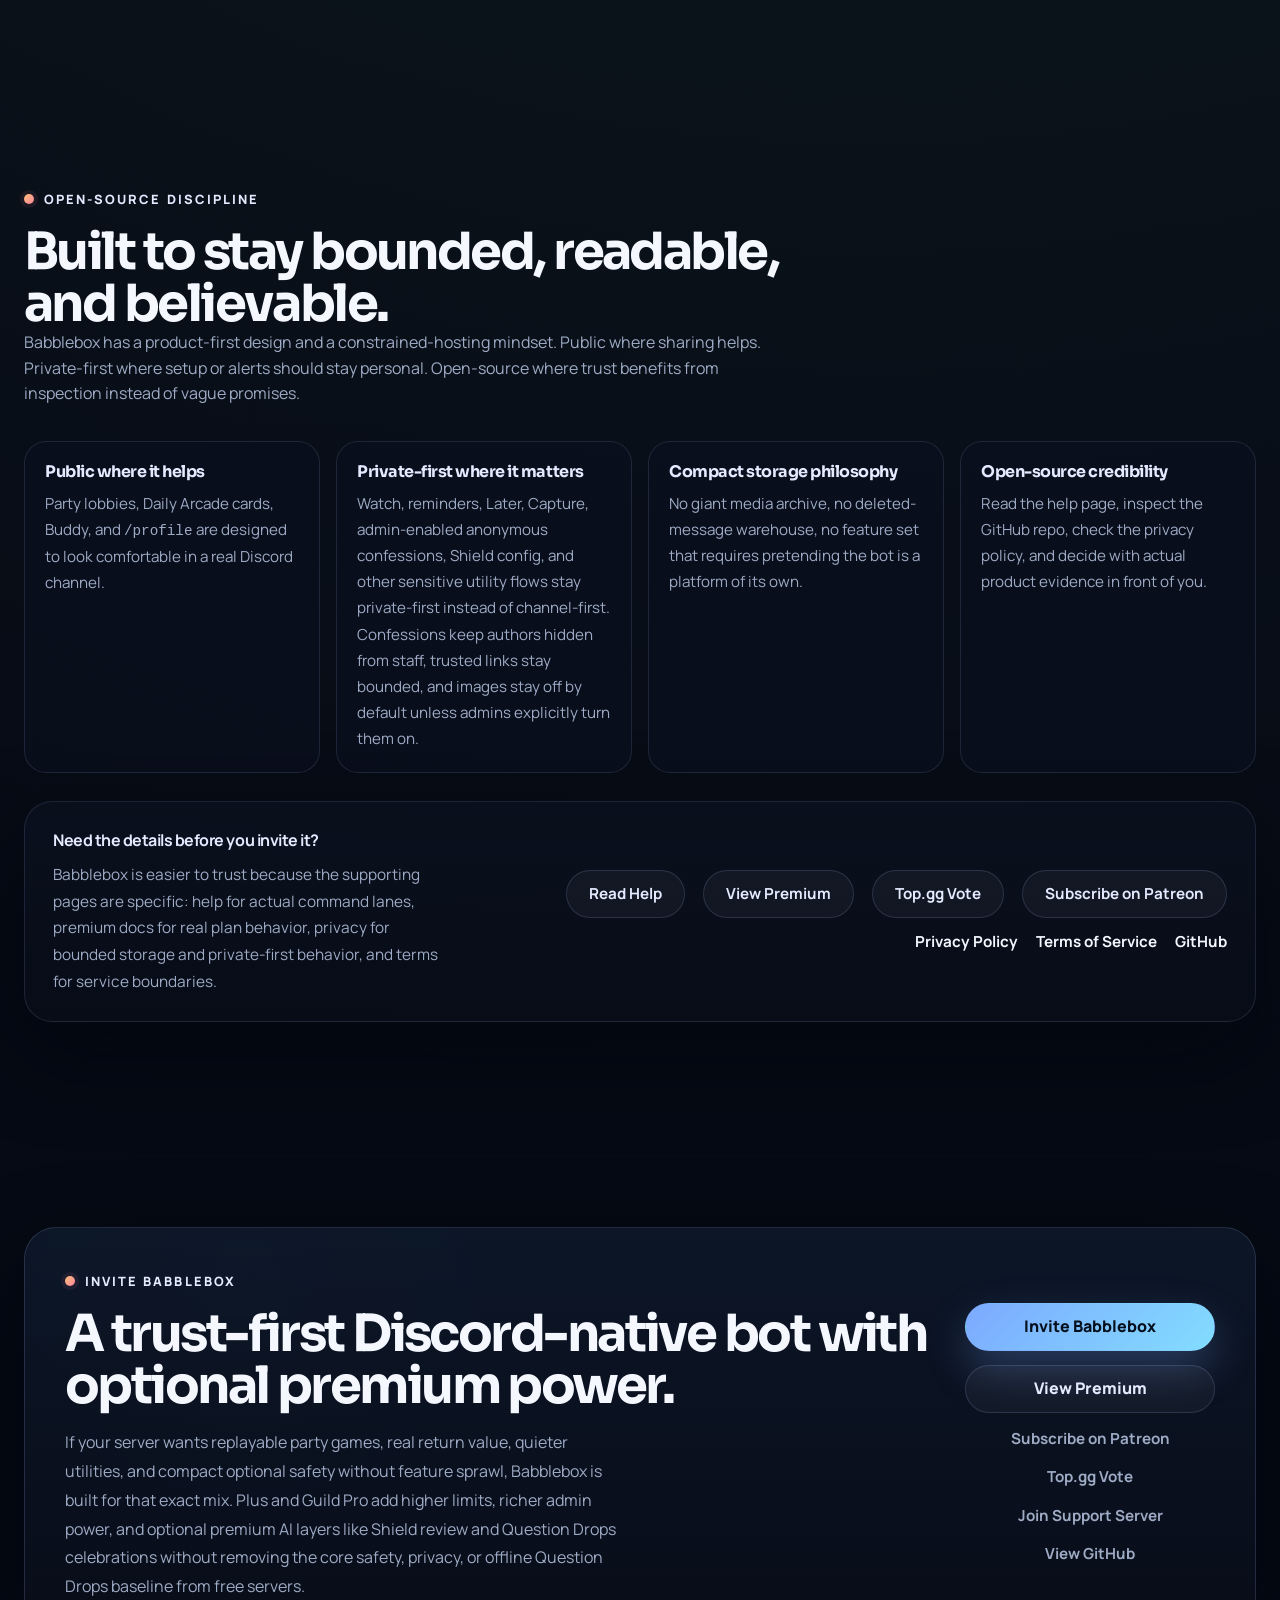
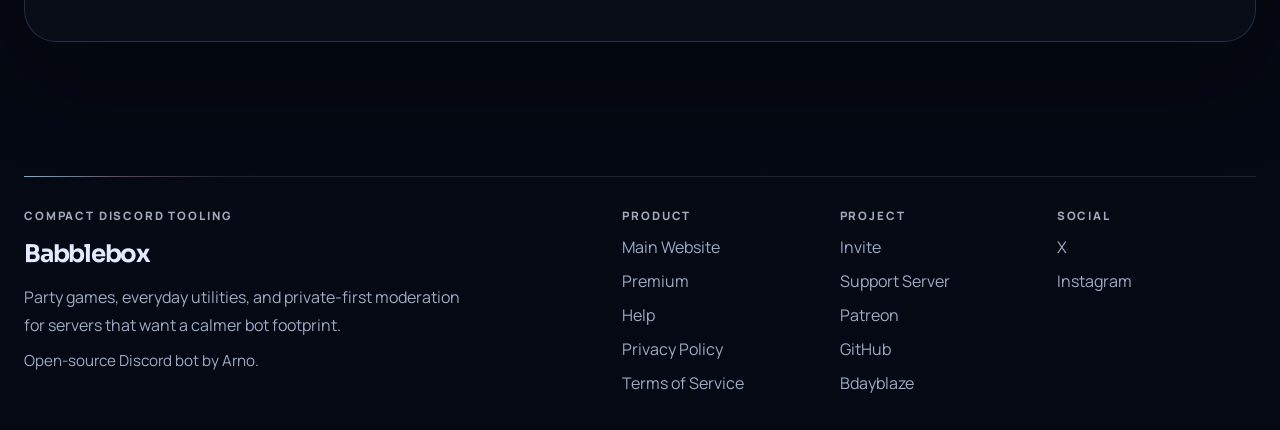
==== commit b85338e3: "Polish `/play` game UX, add `/spyfall target`, switch Pattern Hunt to a" ====
--- a/index.html
+++ b/index.html
@@ -1514,7 +1514,7 @@
           <div class="hero-scan" aria-label="Babblebox quick proof">
             <article class="scan-card">
               <strong>Starts the room</strong>
-              <p><code>/play</code> opens one clean lobby for Broken Telephone, Exquisite Corpse, Spyfall, Word Bomb, and Pattern Hunt.</p>
+              <p><code>/play</code> opens one clean lobby for Broken Telephone, Exquisite Corpse, Spyfall, Word Bomb, and Pattern Hunt, with <code>/spyfall target</code> and natural <code>/hunt guess</code> theories for live rounds.</p>
             </article>
             <article class="scan-card">
               <strong>Brings people back</strong>
@@ -1636,10 +1636,10 @@
                 <p>
                   Open <code>/play</code> once and Babblebox handles Broken Telephone, Exquisite Corpse, Spyfall, Word
                   Bomb, and Pattern Hunt from one polished lobby. Pattern Hunt stays mysterious, Word Bomb stays sharp,
-                  and the whole flow still feels native to Discord instead of bolted on.
+                  Spyfall has <code>/spyfall target</code> when panels scroll away, and the whole flow still feels native to Discord instead of bolted on.
                 </p>
                 <p>
-                  Pattern Hunt coders need server DMs open before the round starts. That detail belongs on the page
+                  Pattern Hunt coders need server DMs open before the round starts. Guesses accept natural theories like <code>contains a number</code>. That detail belongs on the page
                   because this site is supposed to sell the real product, not smooth over it with abstract marketing.
                 </p>
                 <div class="story-points">
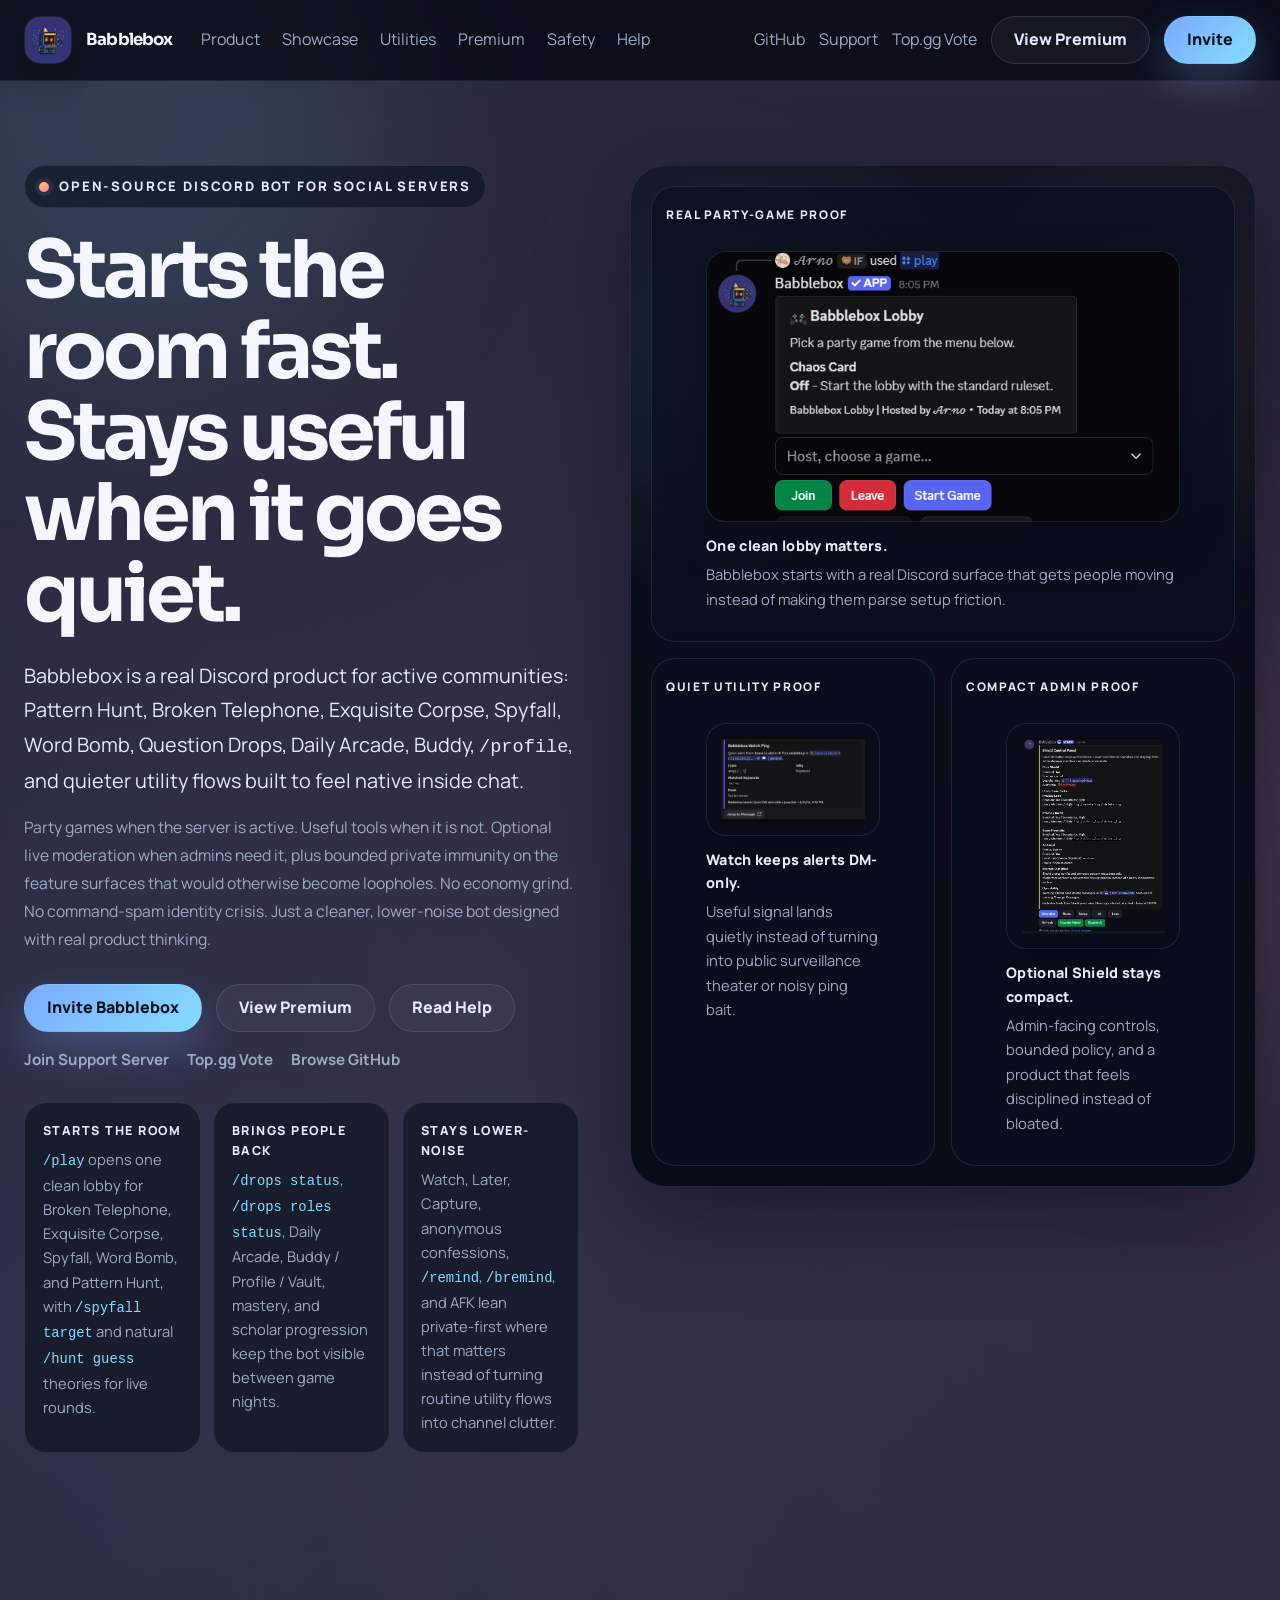
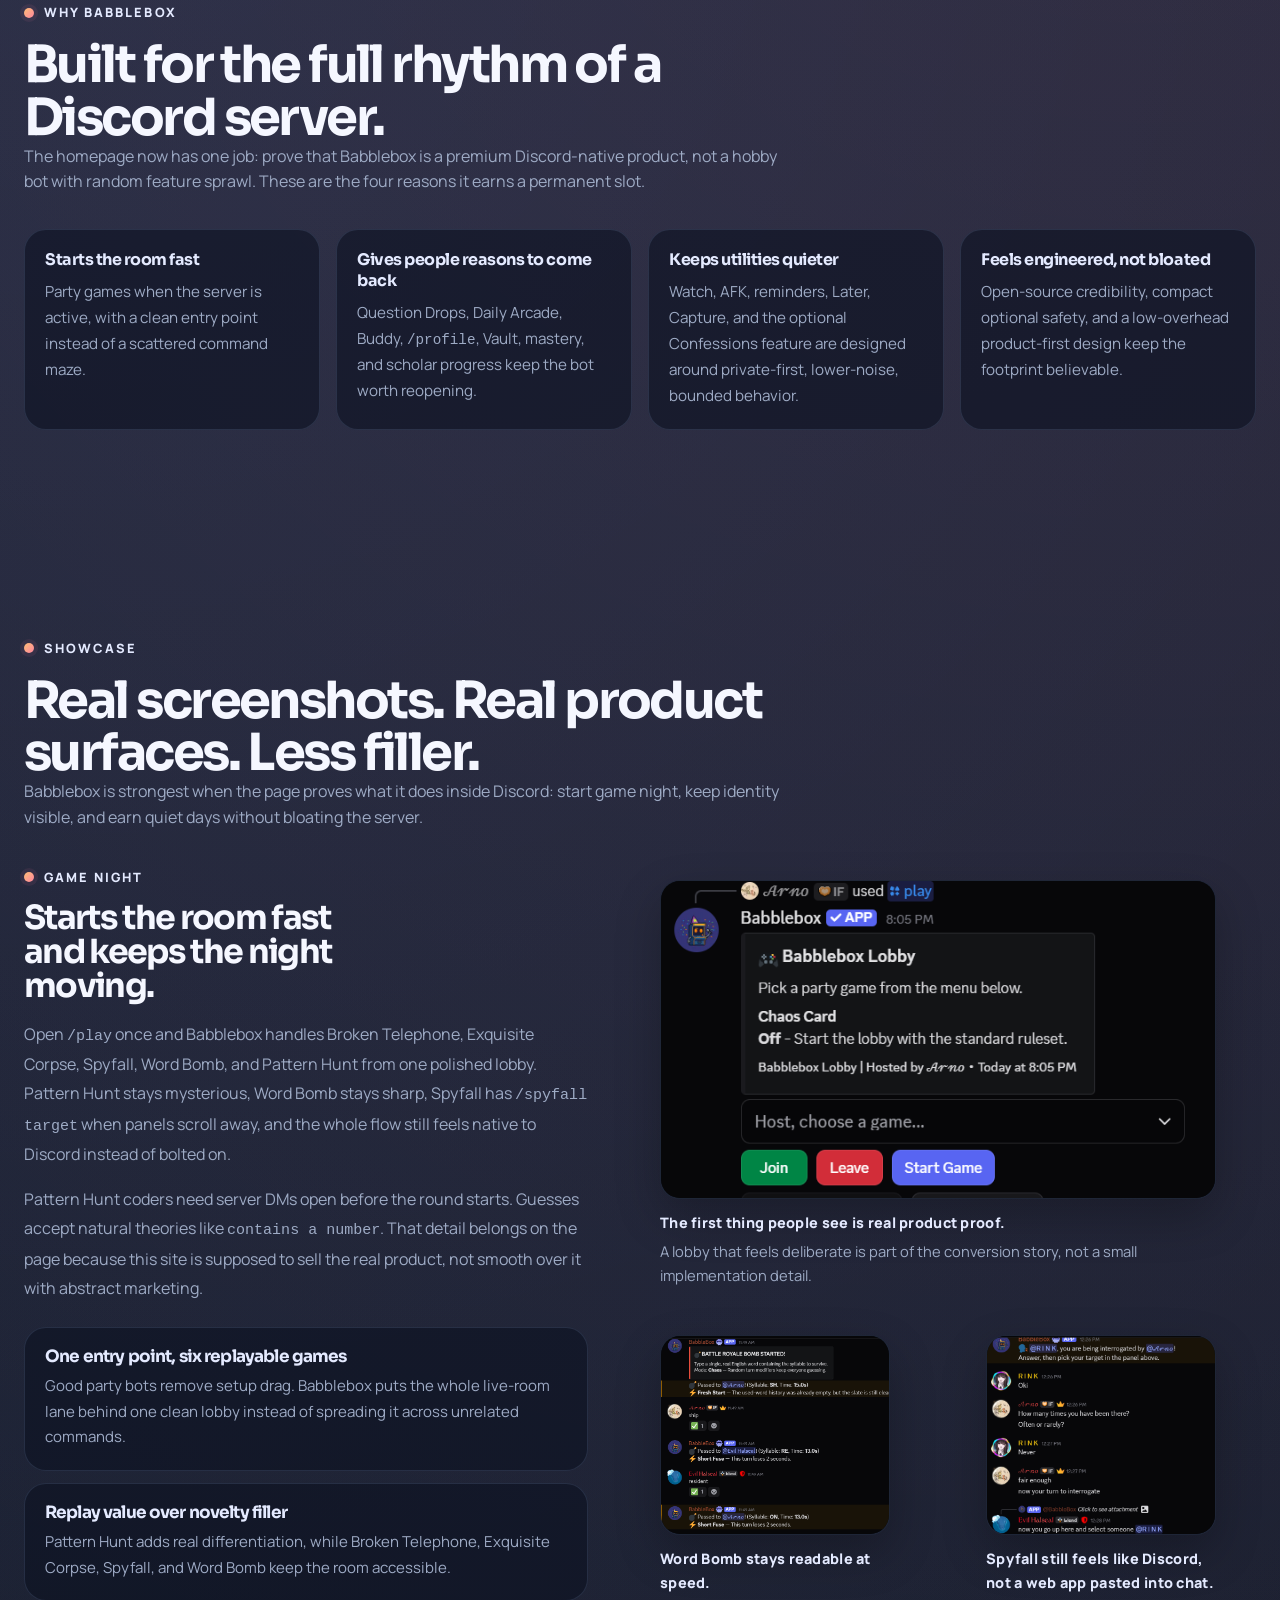
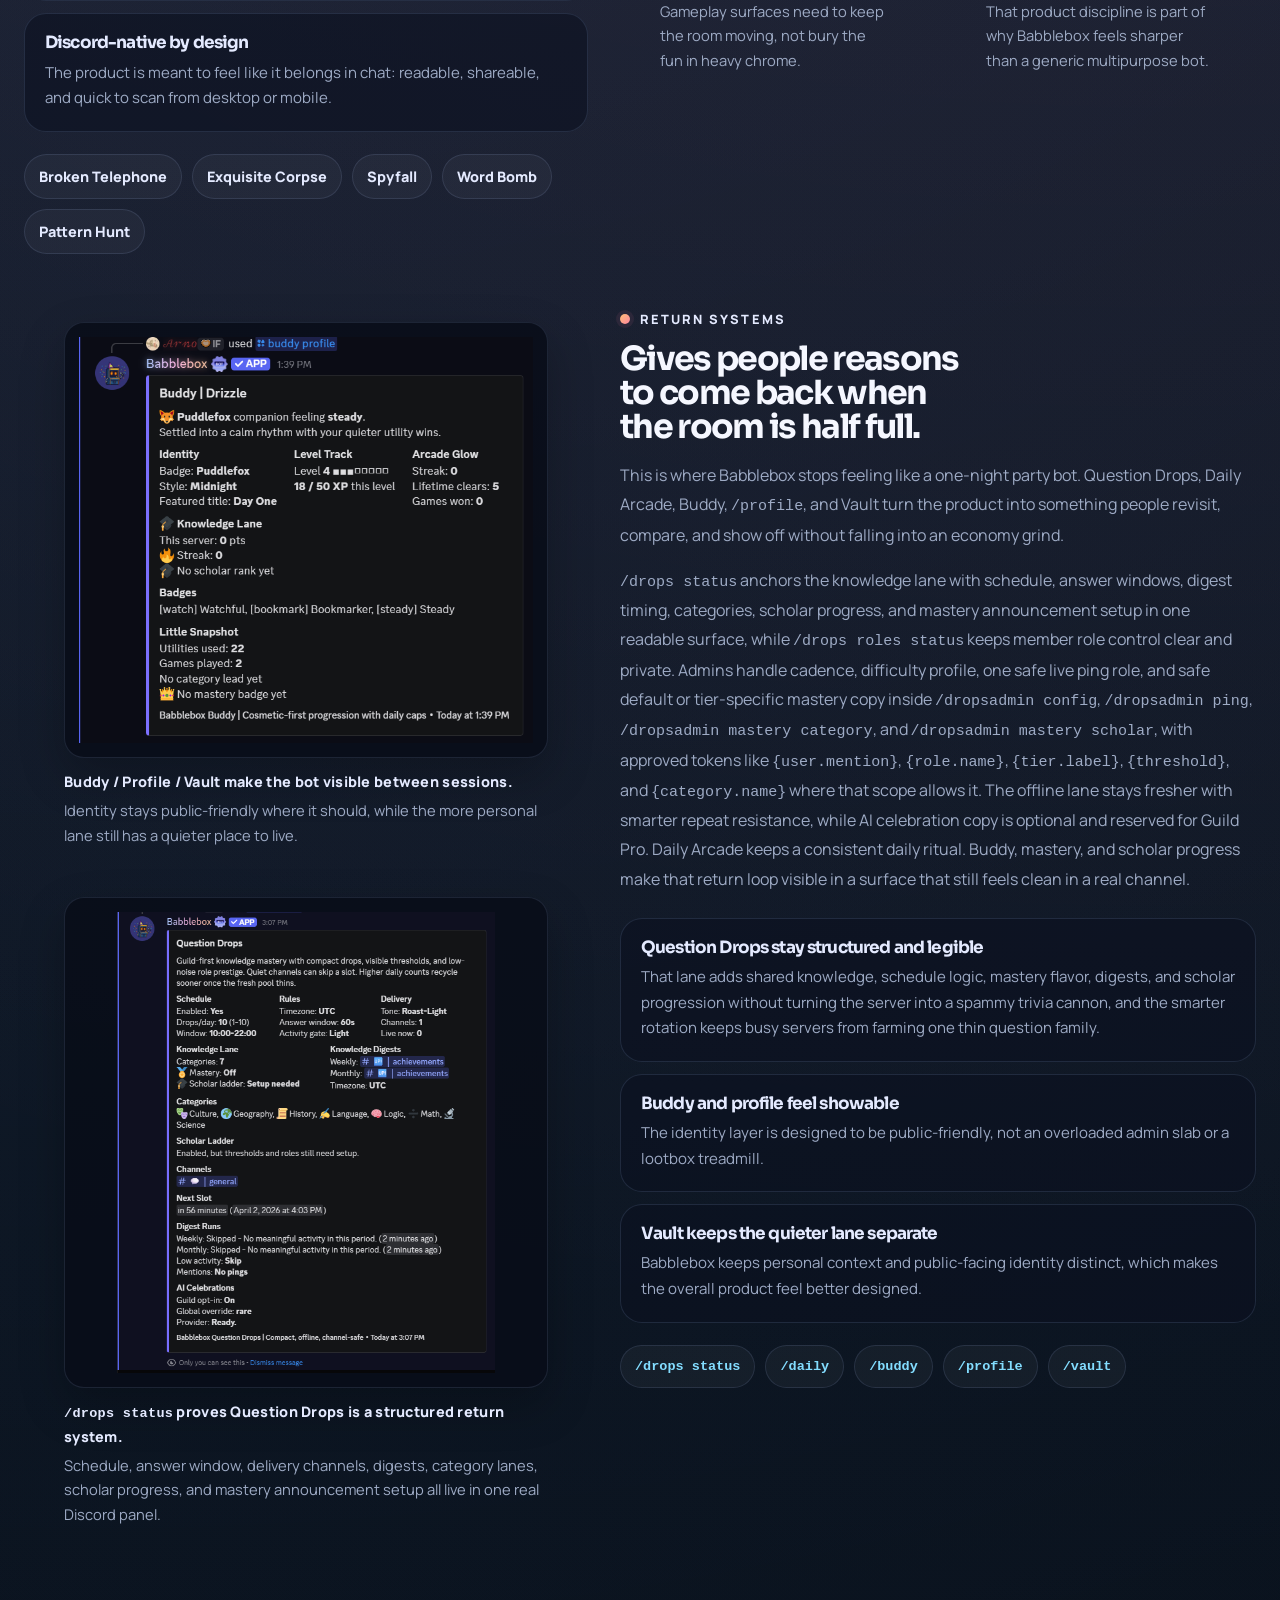
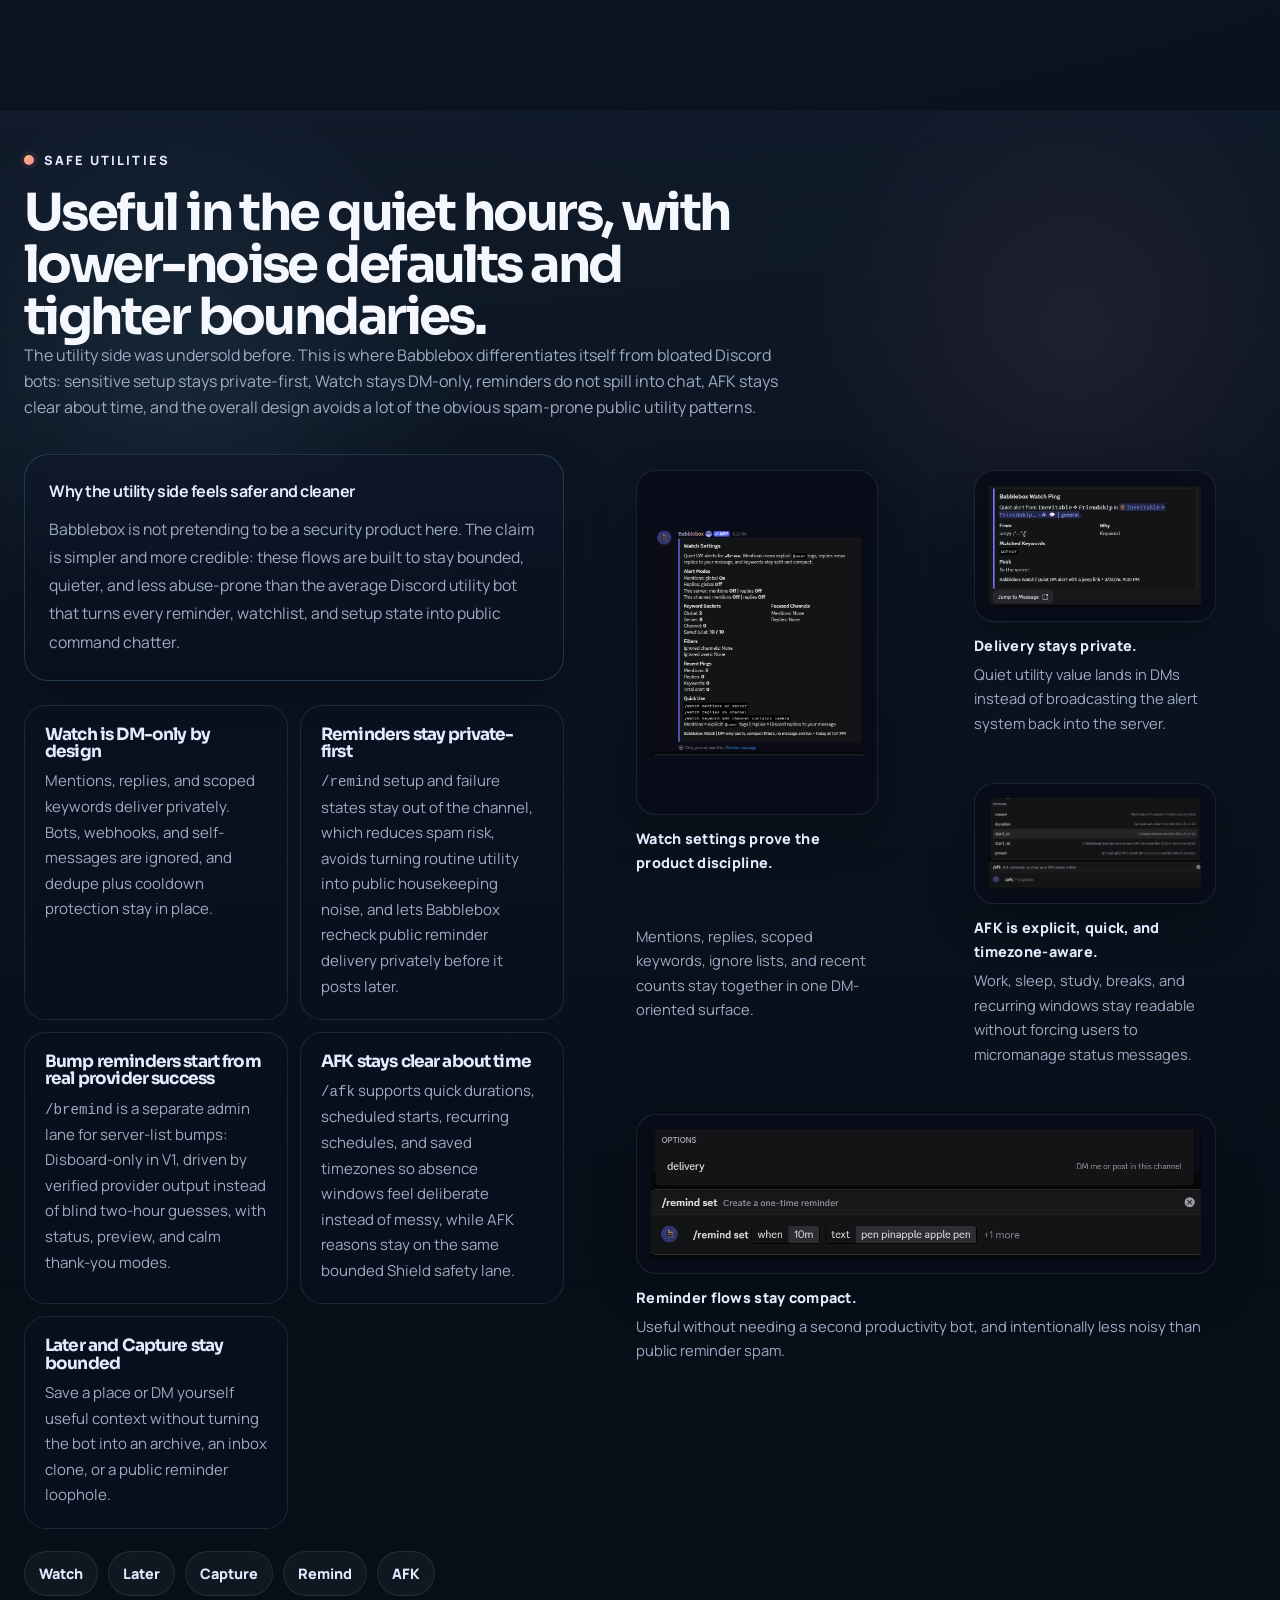
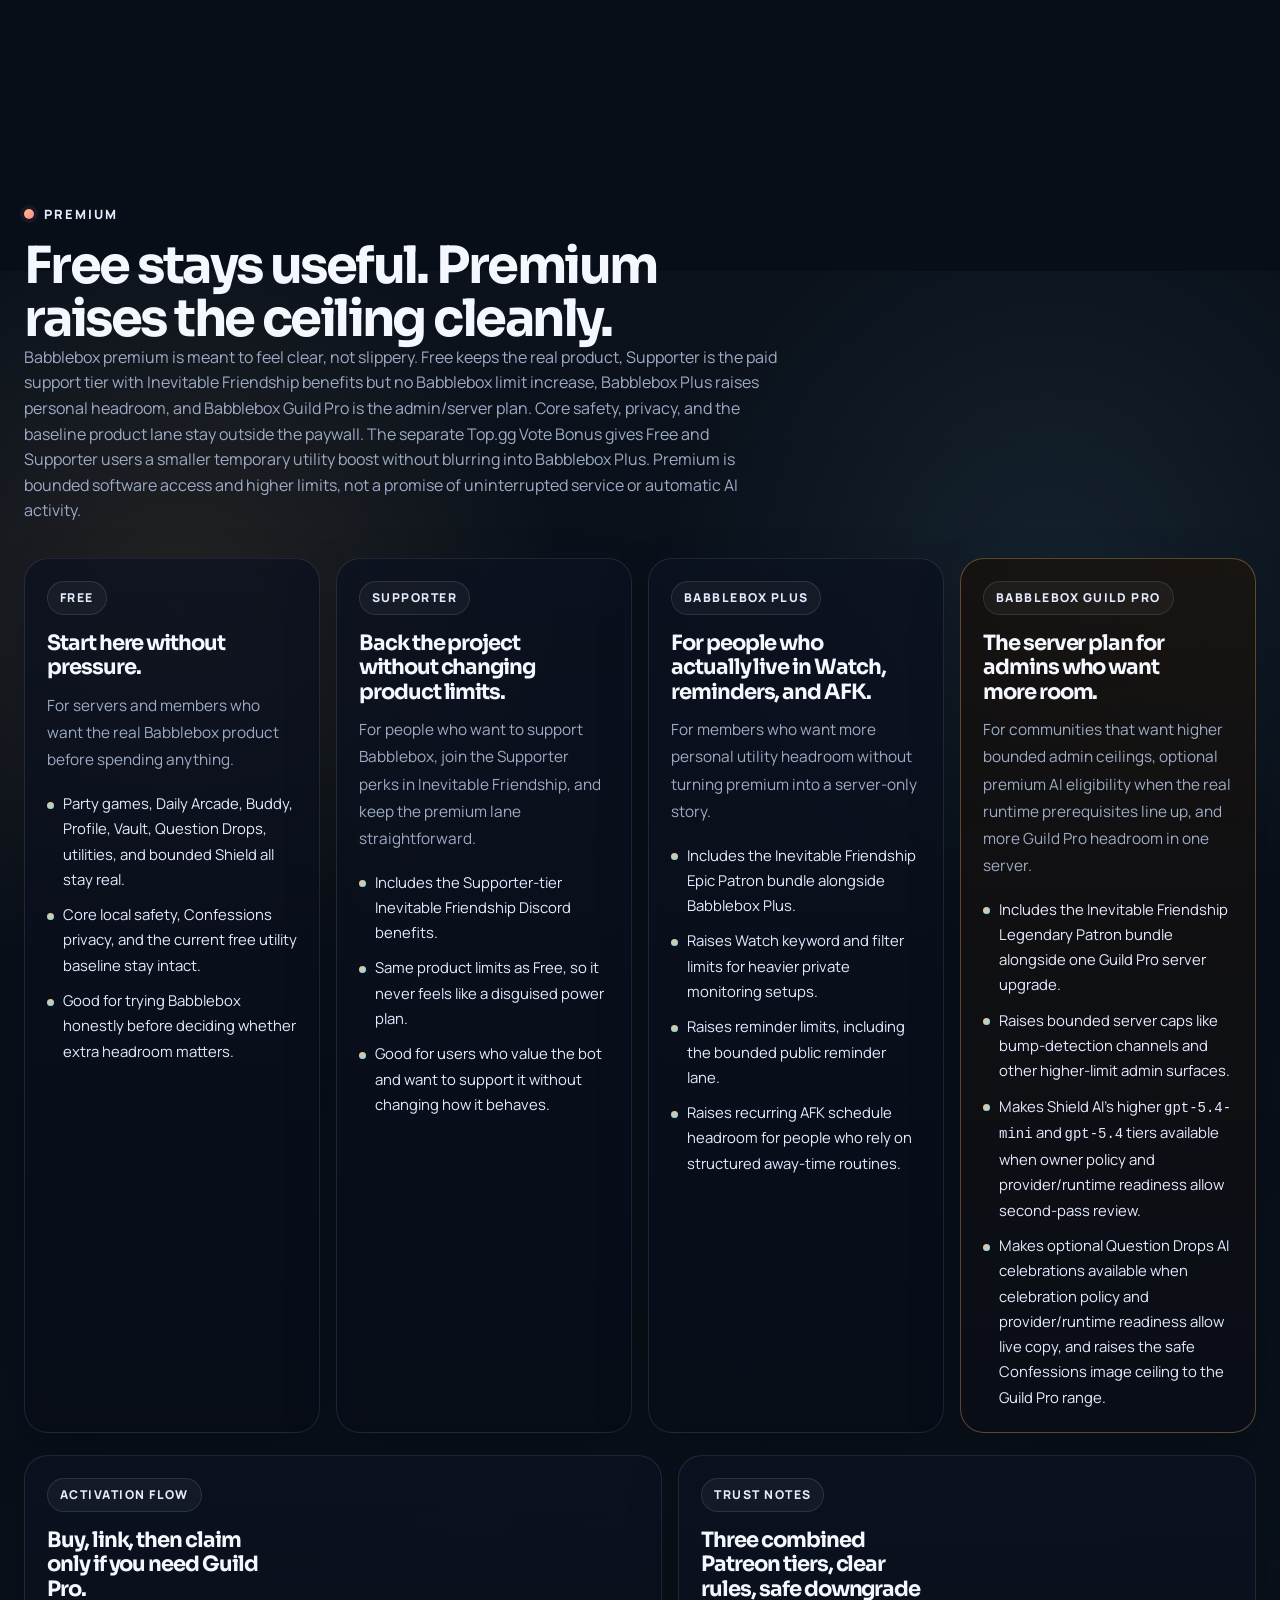
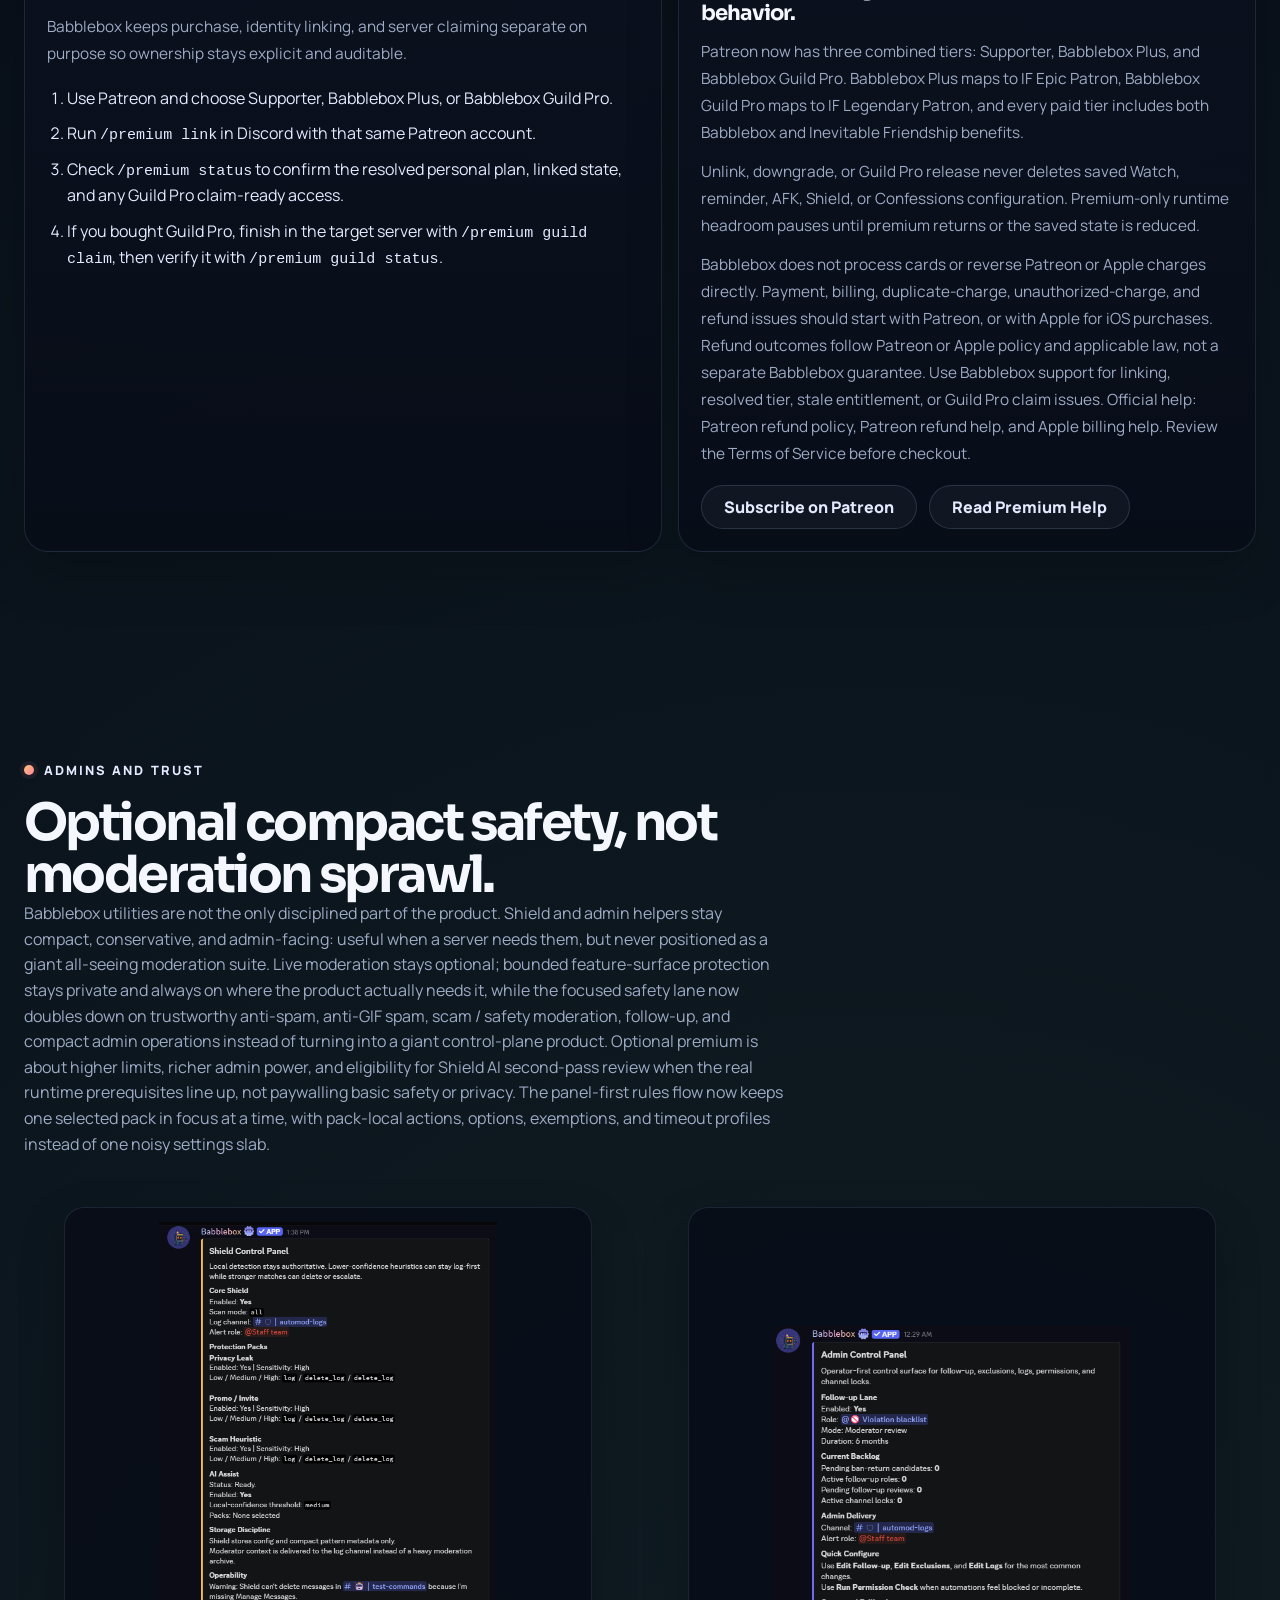
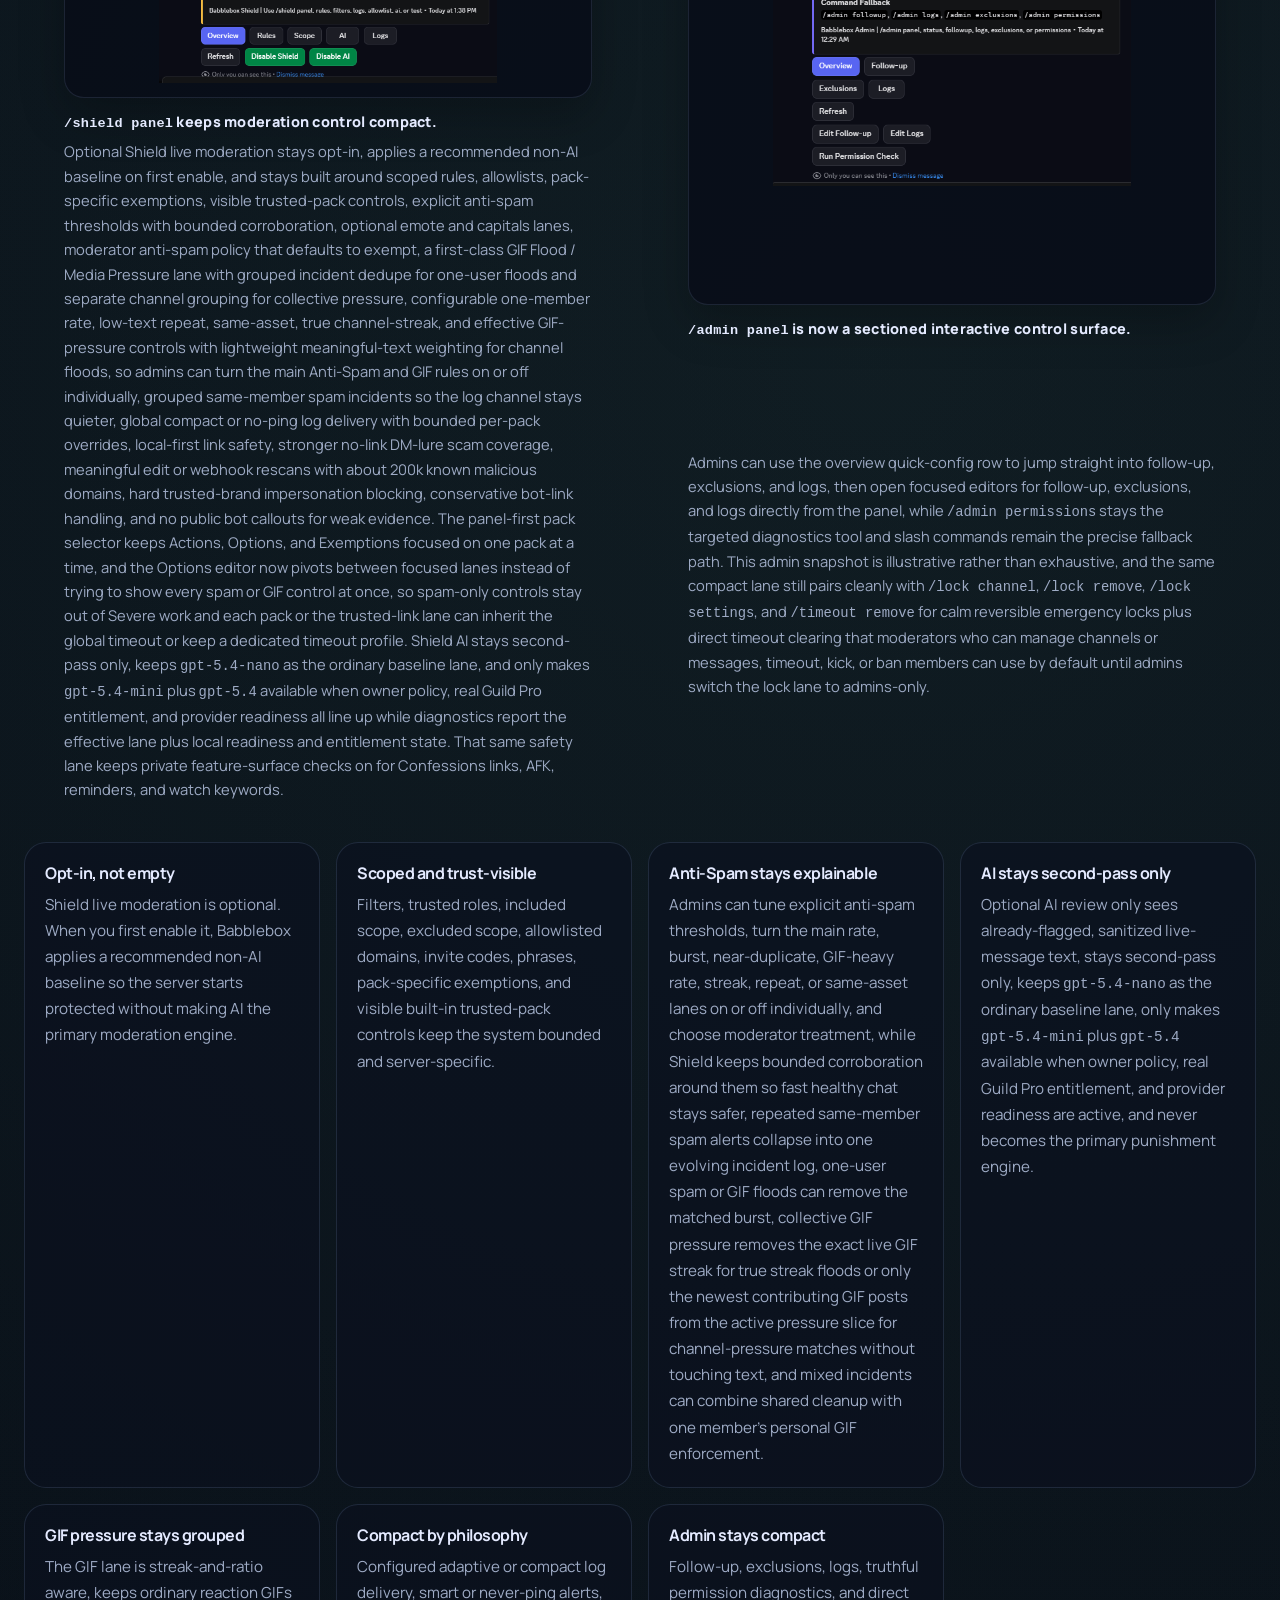
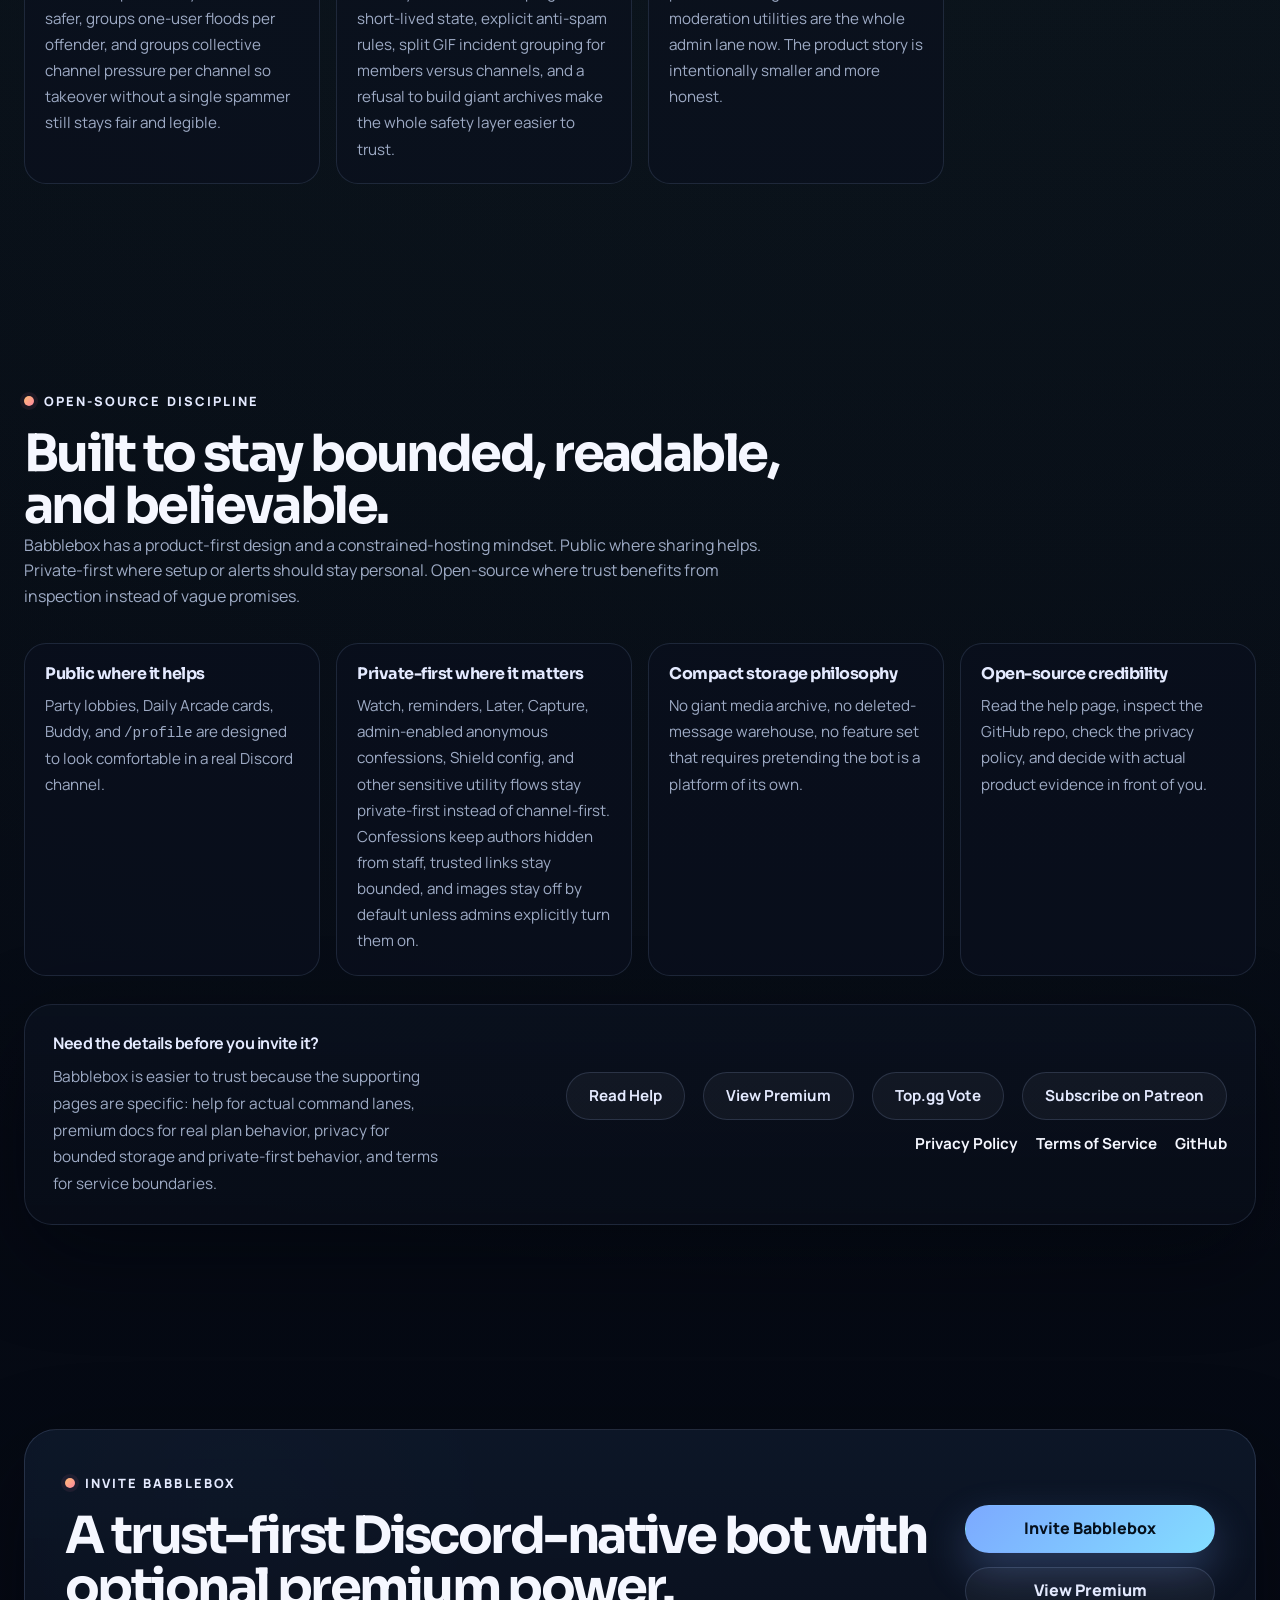
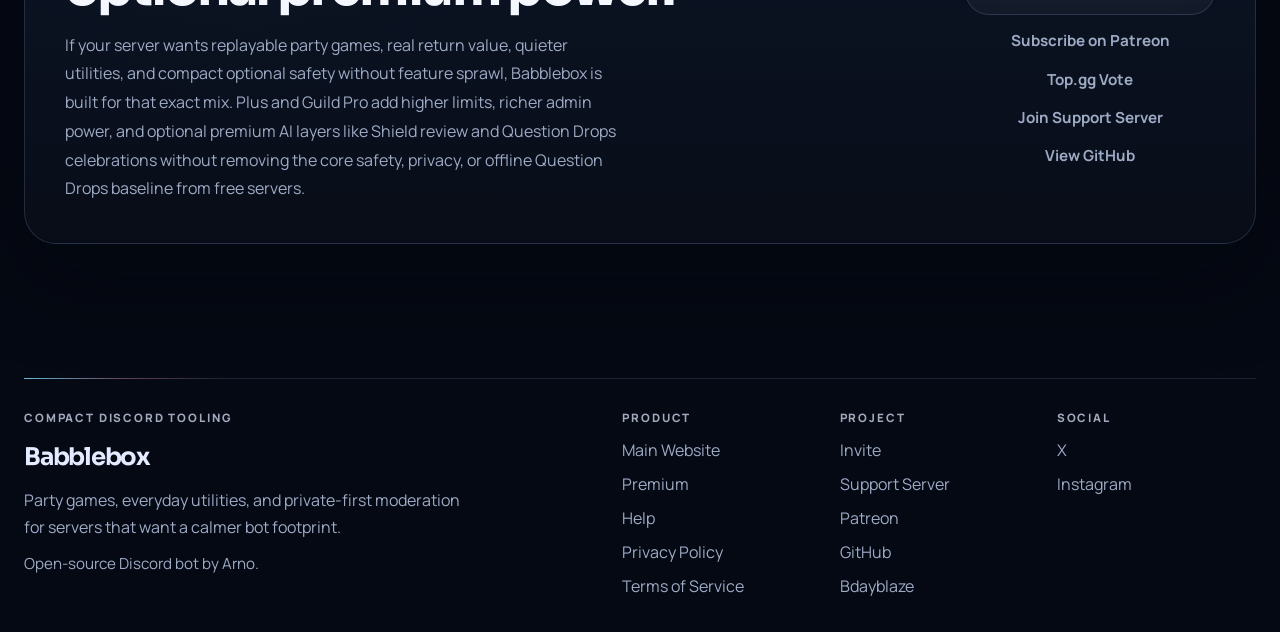
==== commit 660a351d: "Overhaul Shield antispam and GIF lane controls" ====
--- a/index.html
+++ b/index.html
@@ -2060,7 +2060,7 @@
               </div>
               <figcaption>
                 <strong><code>/shield panel</code> keeps moderation control compact.</strong>
-                  <span>Optional Shield live moderation stays opt-in, applies a recommended non-AI baseline on first enable, and stays built around scoped rules, allowlists, pack-specific exemptions, visible trusted-pack controls, explicit anti-spam thresholds with bounded corroboration, optional emote and capitals lanes, moderator anti-spam policy that defaults to exempt, a first-class GIF Flood / Media Pressure lane with grouped incident dedupe for one-user floods and separate channel grouping for collective pressure, configurable one-member rate, low-text repeat, same-asset, true channel-streak, and effective GIF-pressure controls with lightweight meaningful-text weighting for channel floods, global compact or no-ping log delivery with bounded per-pack overrides, local-first link safety, stronger no-link DM-lure scam coverage, meaningful edit or webhook rescans with about 200k known malicious domains, hard trusted-brand impersonation blocking, conservative bot-link handling, and no public bot callouts for weak evidence. The panel-first pack selector keeps Actions, Options, and Exemptions focused on one pack at a time, so spam-only controls stay out of Severe work and each pack or the trusted-link lane can inherit the global timeout or keep a dedicated timeout profile. Shield AI stays second-pass only, keeps <code>gpt-5.4-nano</code> as the ordinary baseline lane, and only makes <code>gpt-5.4-mini</code> plus <code>gpt-5.4</code> available when owner policy, real Guild Pro entitlement, and provider readiness all line up while diagnostics report the effective lane plus local readiness and entitlement state. That same safety lane keeps private feature-surface checks on for Confessions links, AFK, reminders, and watch keywords.</span>
+                  <span>Optional Shield live moderation stays opt-in, applies a recommended non-AI baseline on first enable, and stays built around scoped rules, allowlists, pack-specific exemptions, visible trusted-pack controls, explicit anti-spam thresholds with bounded corroboration, optional emote and capitals lanes, moderator anti-spam policy that defaults to exempt, a first-class GIF Flood / Media Pressure lane with grouped incident dedupe for one-user floods and separate channel grouping for collective pressure, configurable one-member rate, low-text repeat, same-asset, true channel-streak, and effective GIF-pressure controls with lightweight meaningful-text weighting for channel floods, so admins can turn the main Anti-Spam and GIF rules on or off individually, grouped same-member spam incidents so the log channel stays quieter, global compact or no-ping log delivery with bounded per-pack overrides, local-first link safety, stronger no-link DM-lure scam coverage, meaningful edit or webhook rescans with about 200k known malicious domains, hard trusted-brand impersonation blocking, conservative bot-link handling, and no public bot callouts for weak evidence. The panel-first pack selector keeps Actions, Options, and Exemptions focused on one pack at a time, and the Options editor now pivots between focused lanes instead of trying to show every spam or GIF control at once, so spam-only controls stay out of Severe work and each pack or the trusted-link lane can inherit the global timeout or keep a dedicated timeout profile. Shield AI stays second-pass only, keeps <code>gpt-5.4-nano</code> as the ordinary baseline lane, and only makes <code>gpt-5.4-mini</code> plus <code>gpt-5.4</code> available when owner policy, real Guild Pro entitlement, and provider readiness all line up while diagnostics report the effective lane plus local readiness and entitlement state. That same safety lane keeps private feature-surface checks on for Confessions links, AFK, reminders, and watch keywords.</span>
               </figcaption>
             </figure>
 
@@ -2093,7 +2093,7 @@
             </article>
             <article>
               <strong>Anti-Spam stays explainable</strong>
-              <p>Admins can tune explicit anti-spam thresholds, optional emote or capitals lanes, and moderator treatment, while Shield keeps bounded corroboration around them so fast healthy chat stays safer, one-user spam or GIF floods can remove the matched burst, collective GIF pressure removes the exact live GIF streak for true streak floods or only the newest contributing GIF posts from the active pressure slice for channel-pressure matches without touching text, and mixed incidents can combine shared cleanup with one member's personal GIF enforcement.</p>
+              <p>Admins can tune explicit anti-spam thresholds, turn the main rate, burst, near-duplicate, GIF-heavy rate, streak, repeat, or same-asset lanes on or off individually, and choose moderator treatment, while Shield keeps bounded corroboration around them so fast healthy chat stays safer, repeated same-member spam alerts collapse into one evolving incident log, one-user spam or GIF floods can remove the matched burst, collective GIF pressure removes the exact live GIF streak for true streak floods or only the newest contributing GIF posts from the active pressure slice for channel-pressure matches without touching text, and mixed incidents can combine shared cleanup with one member's personal GIF enforcement.</p>
             </article>
             <article>
               <strong>AI stays second-pass only</strong>
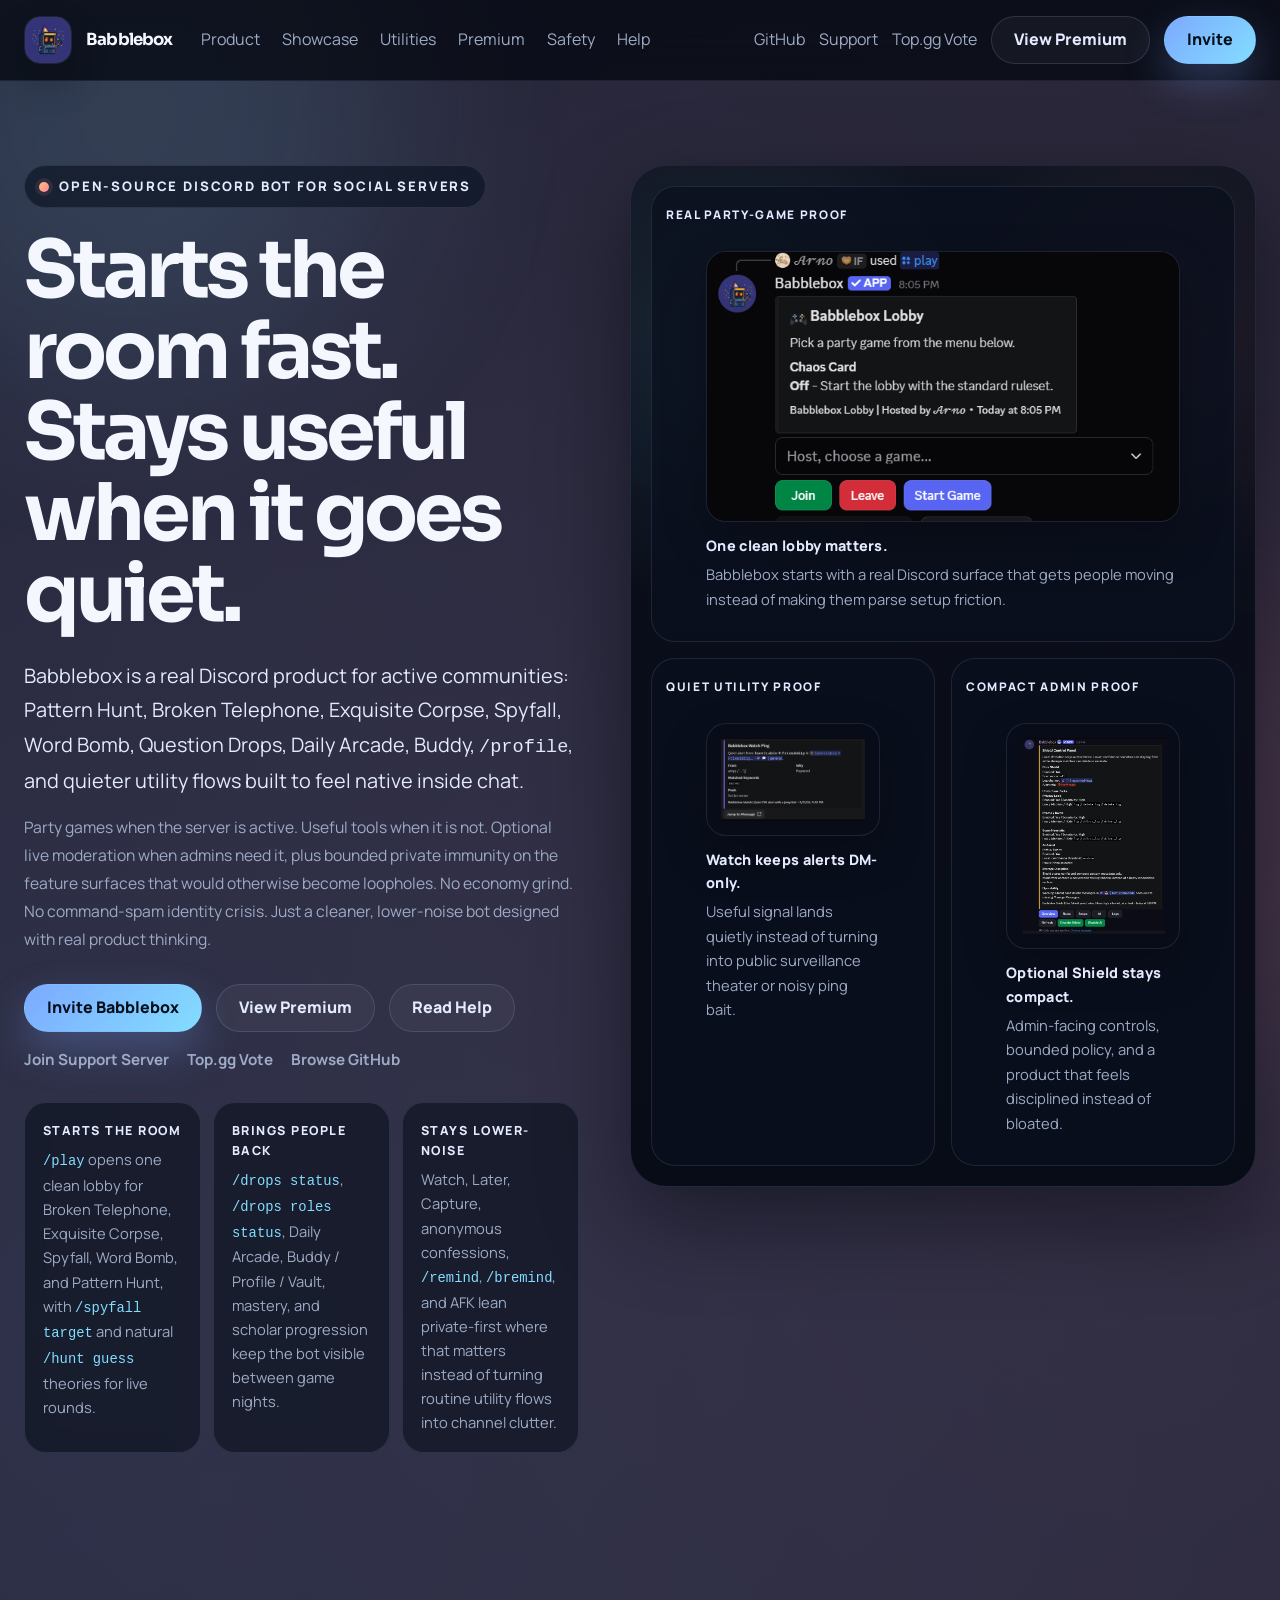
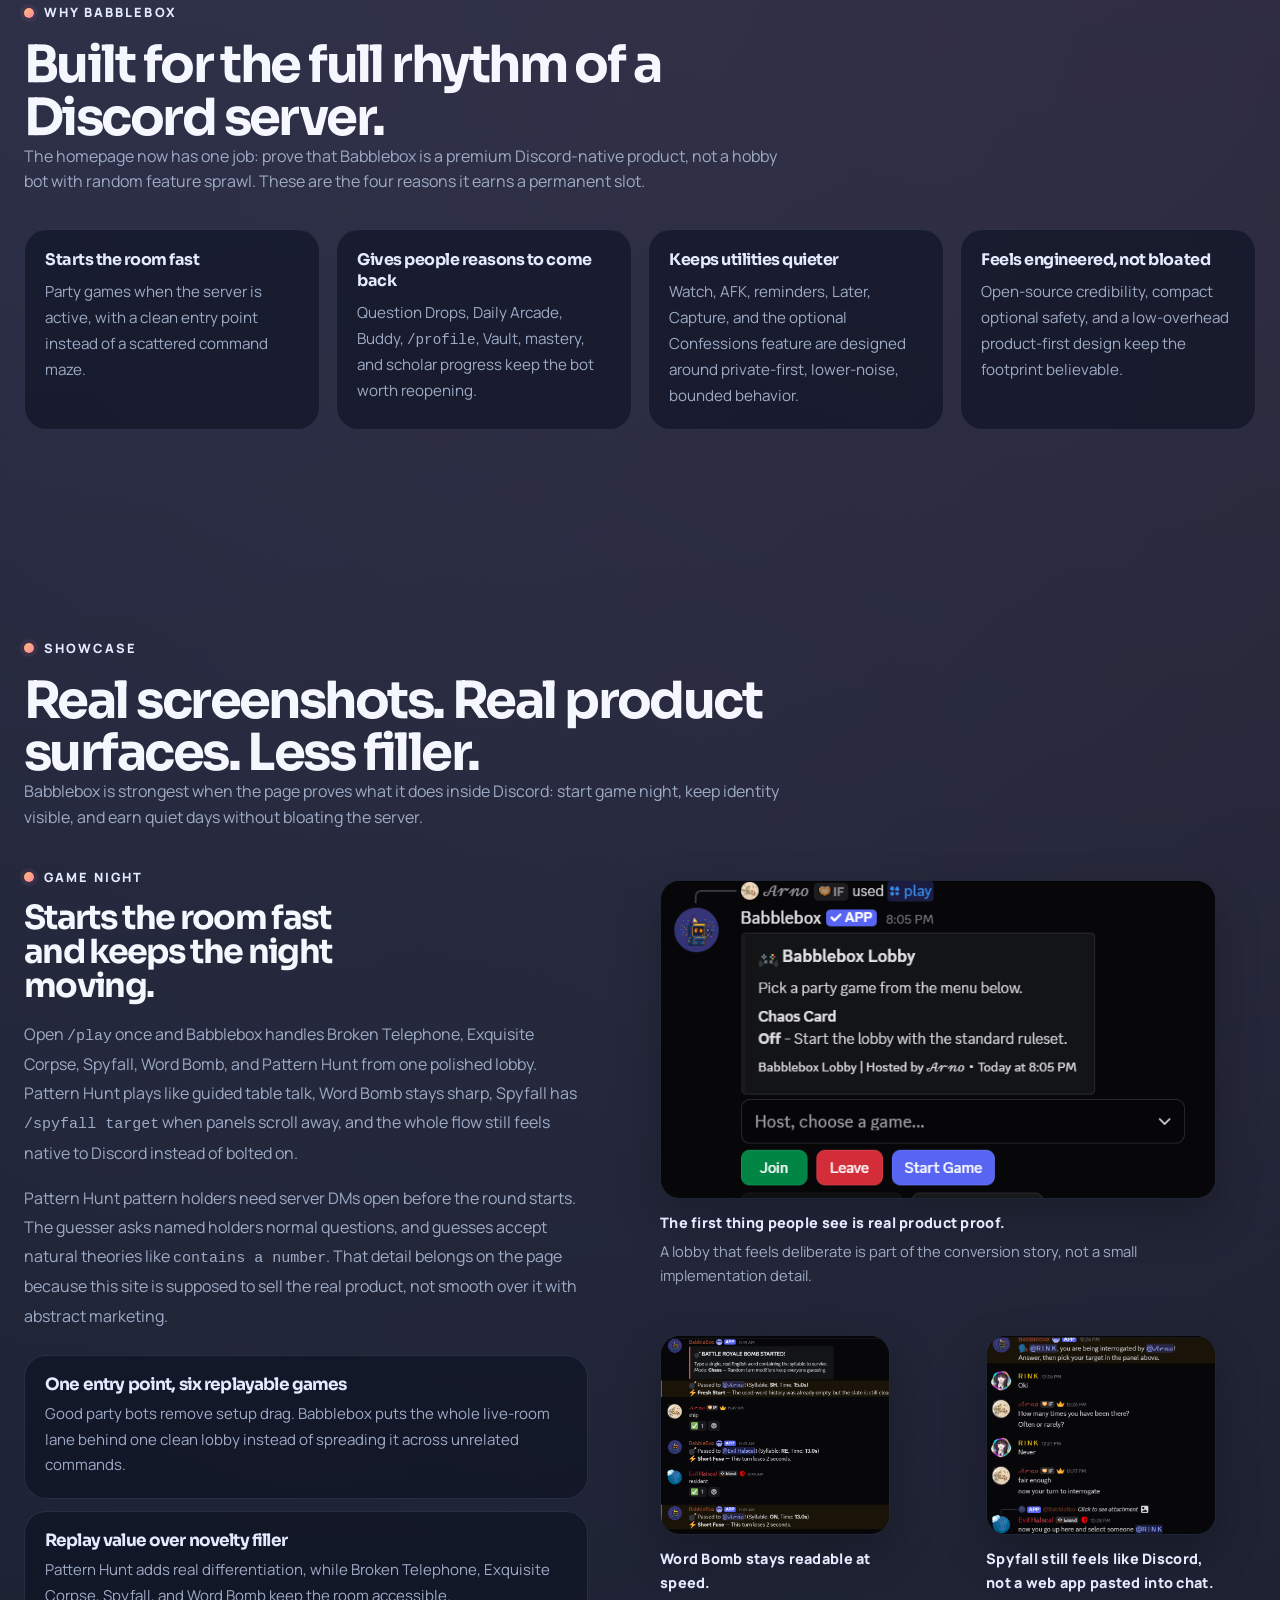
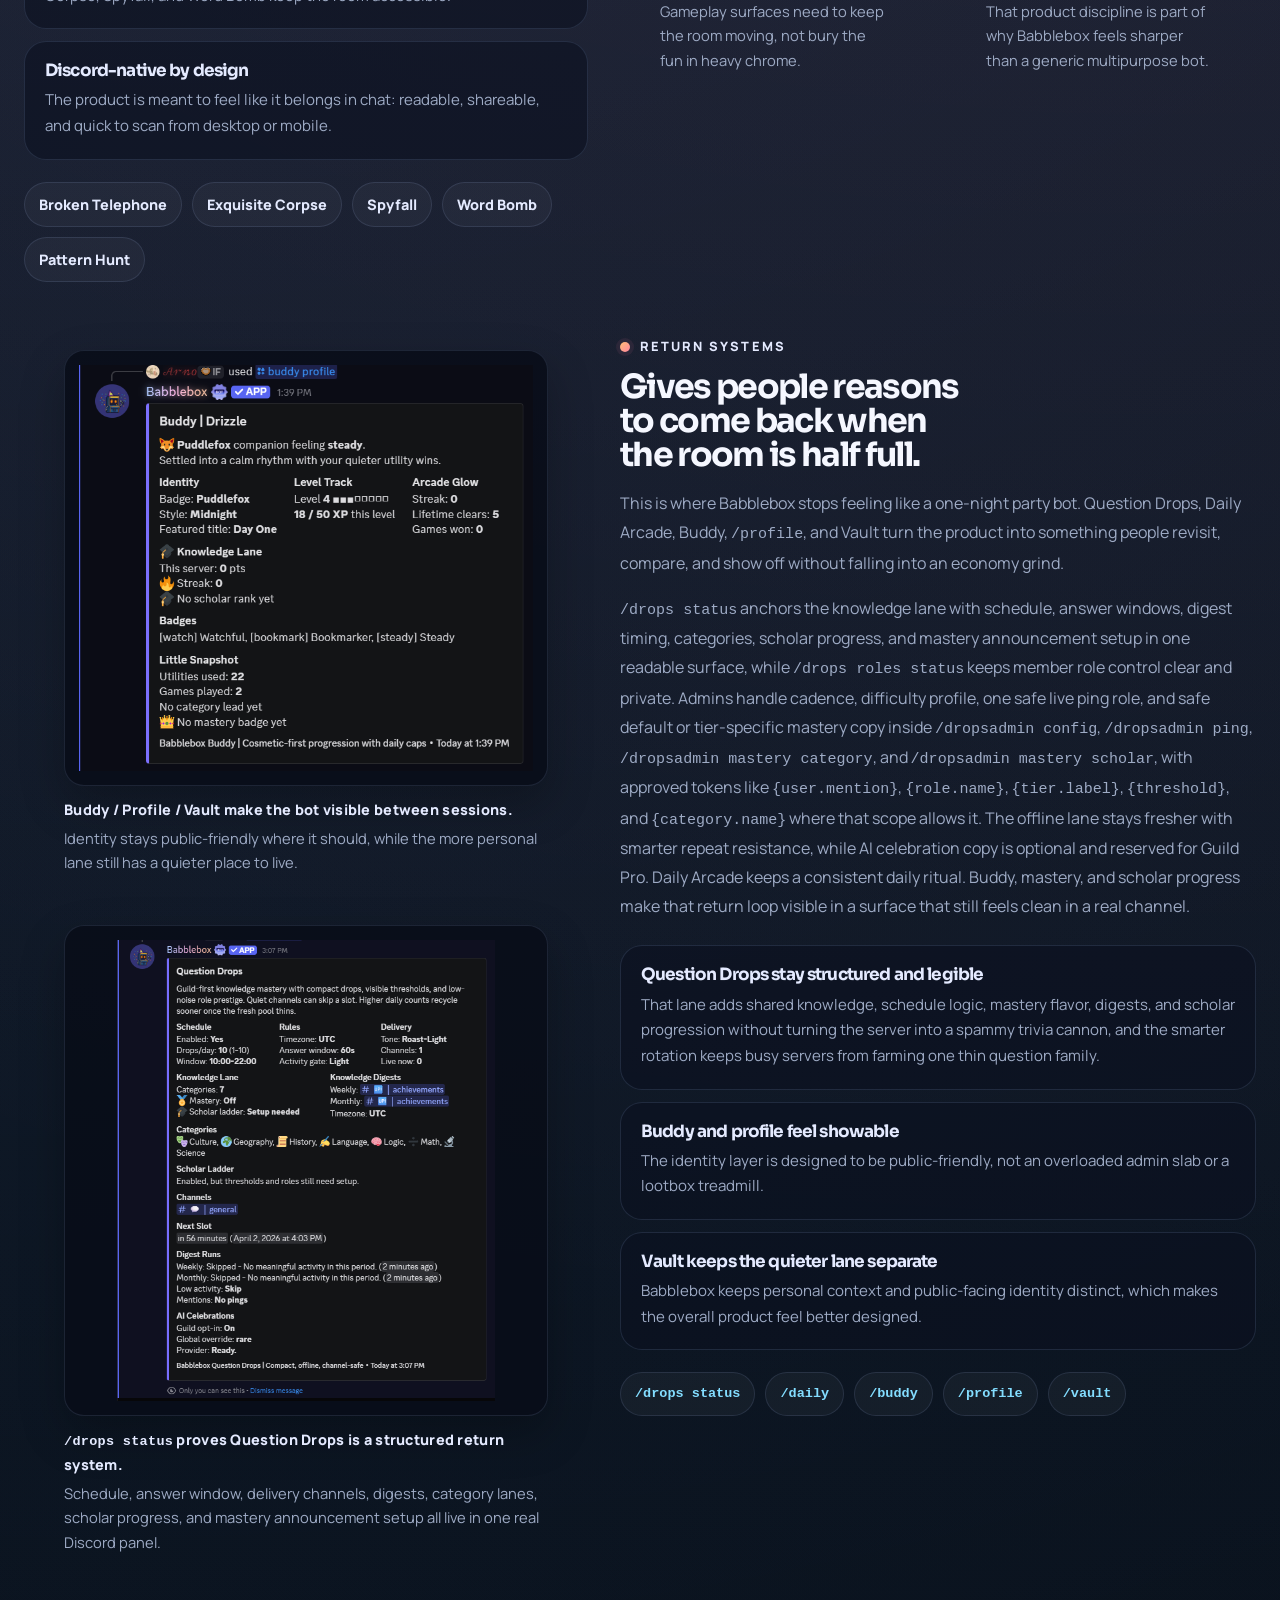
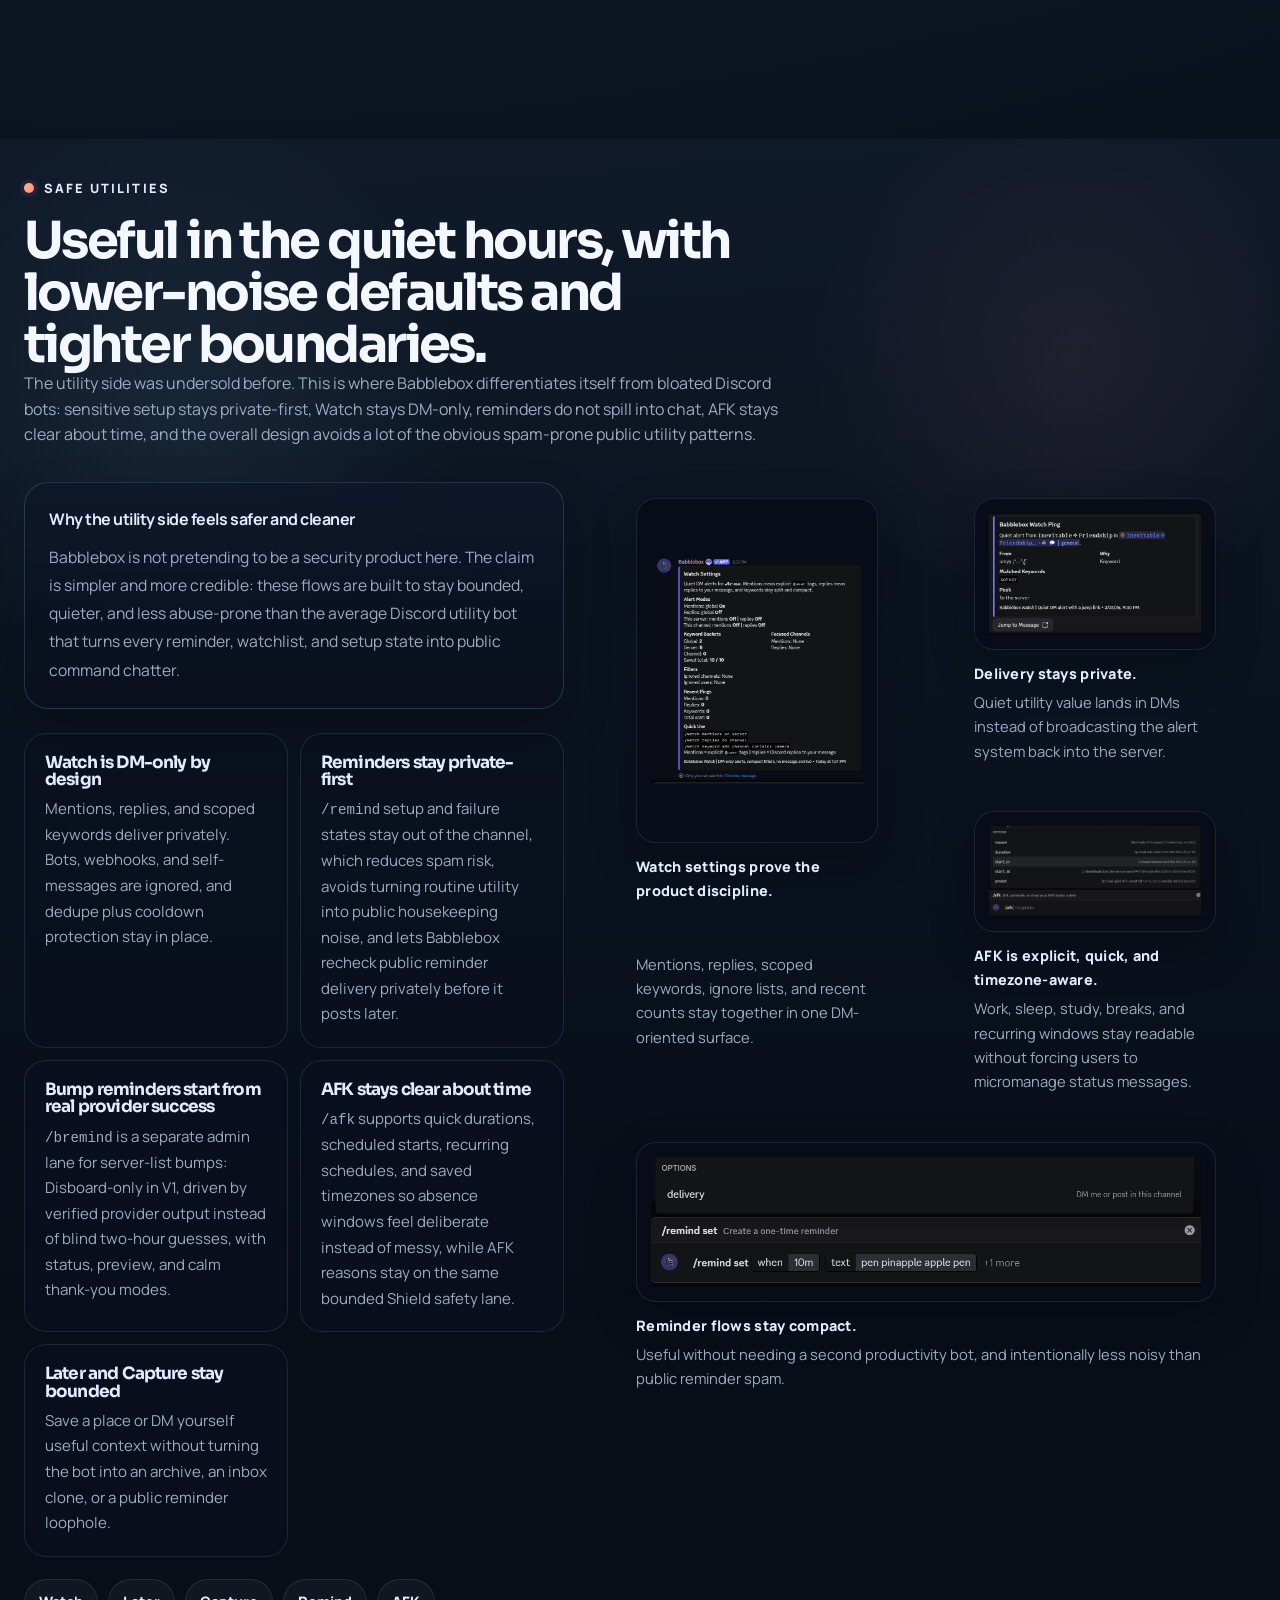
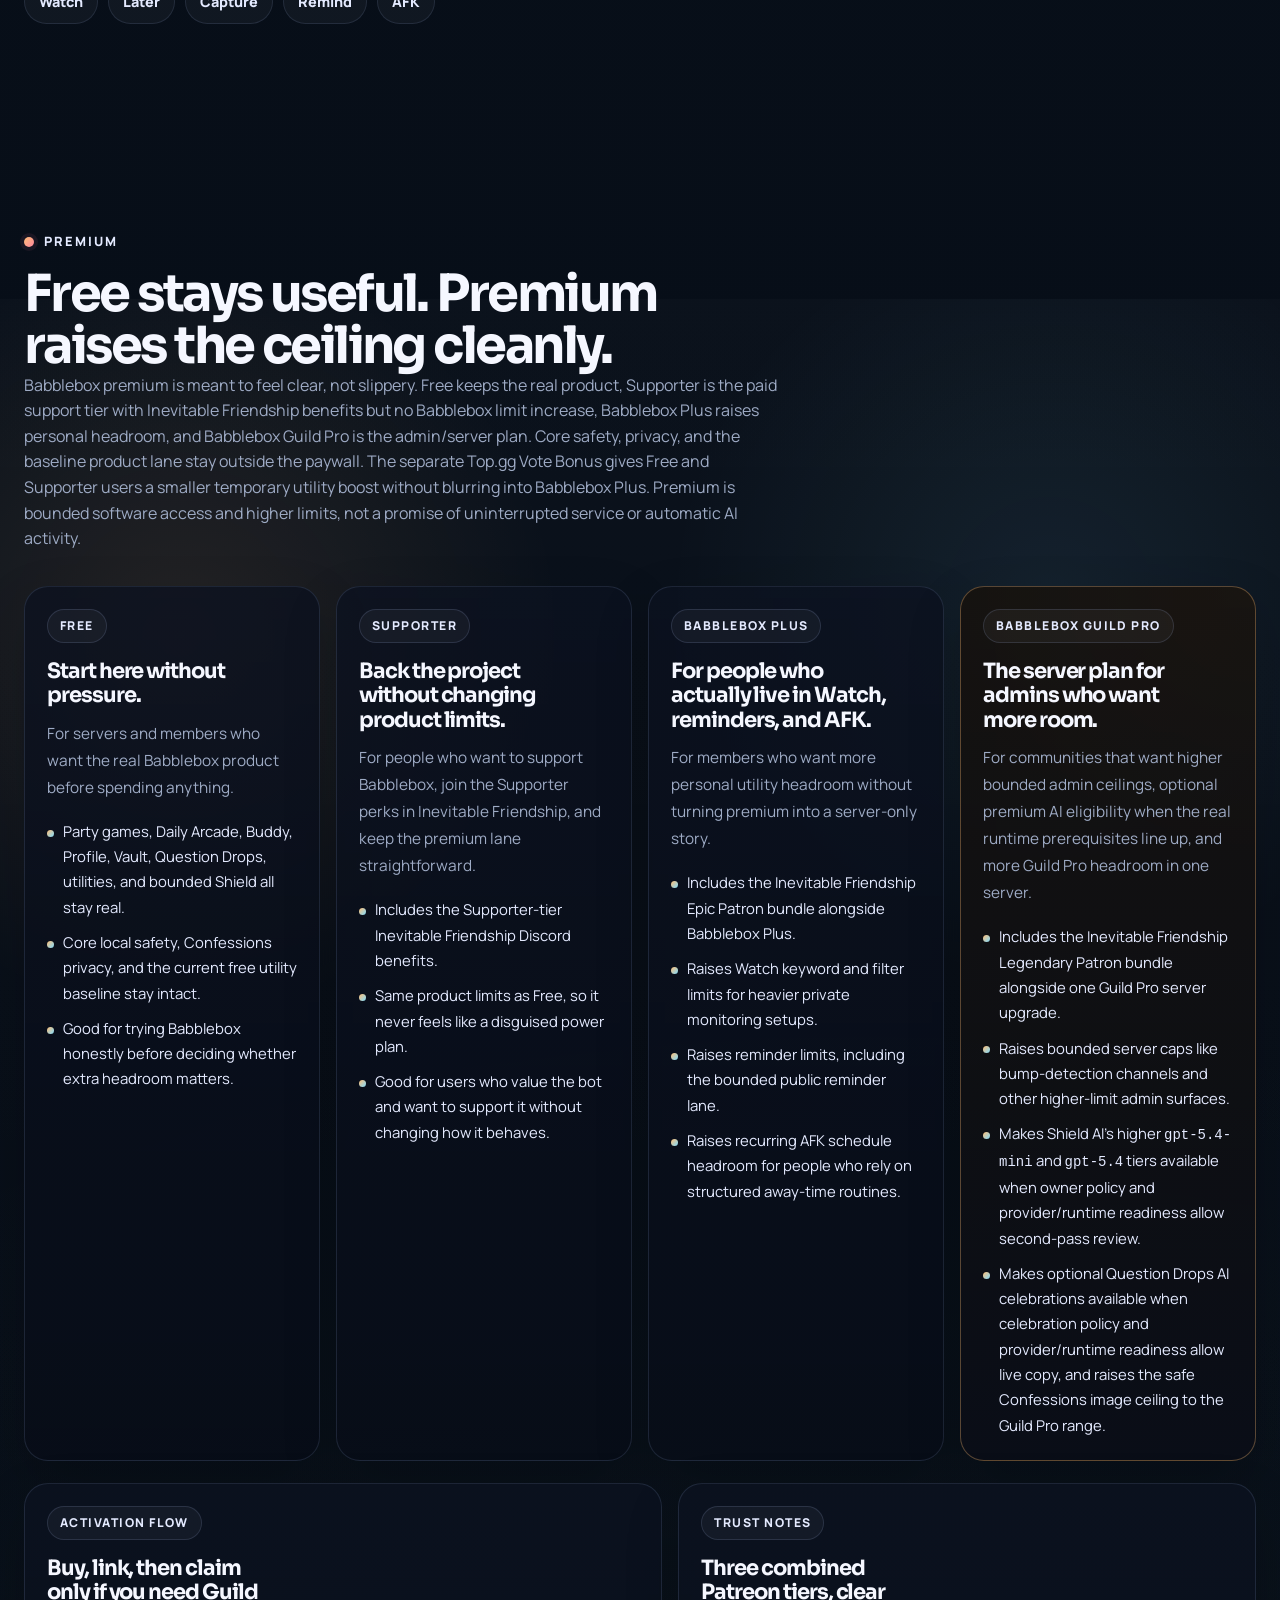
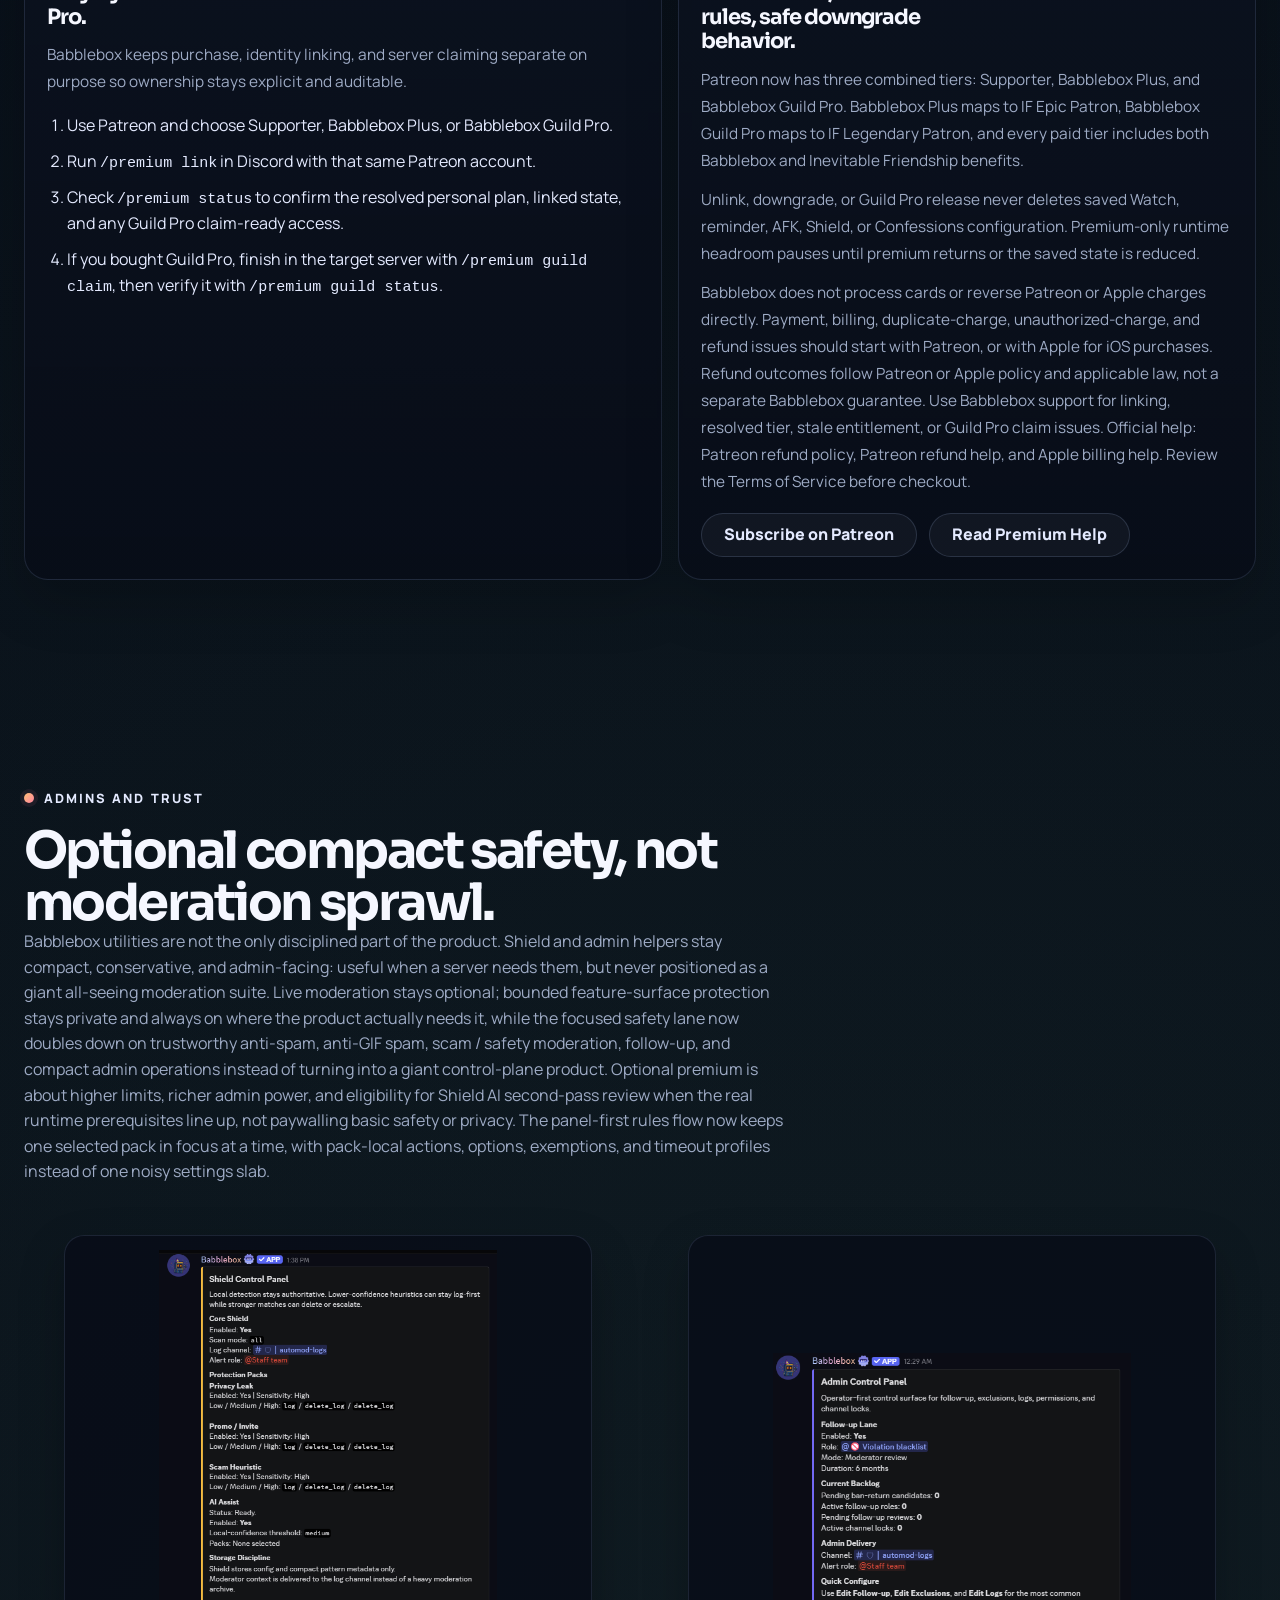
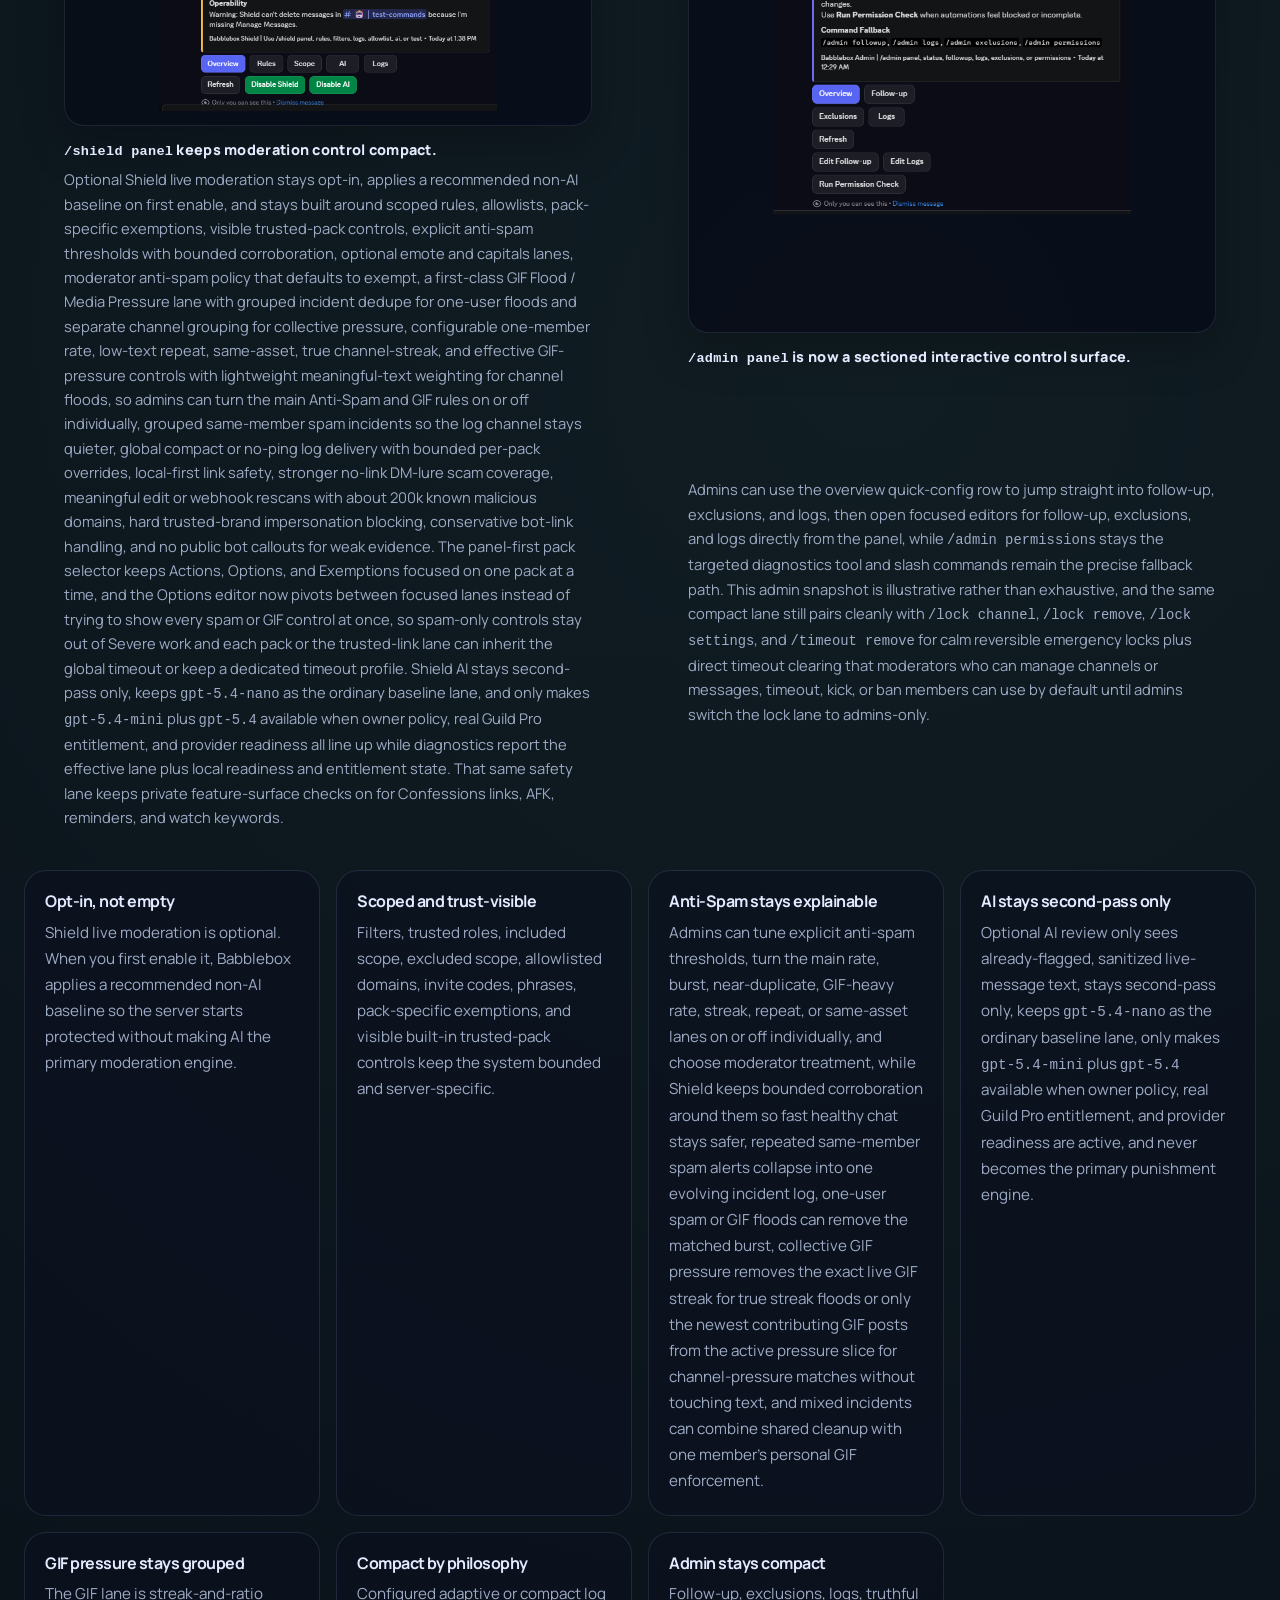
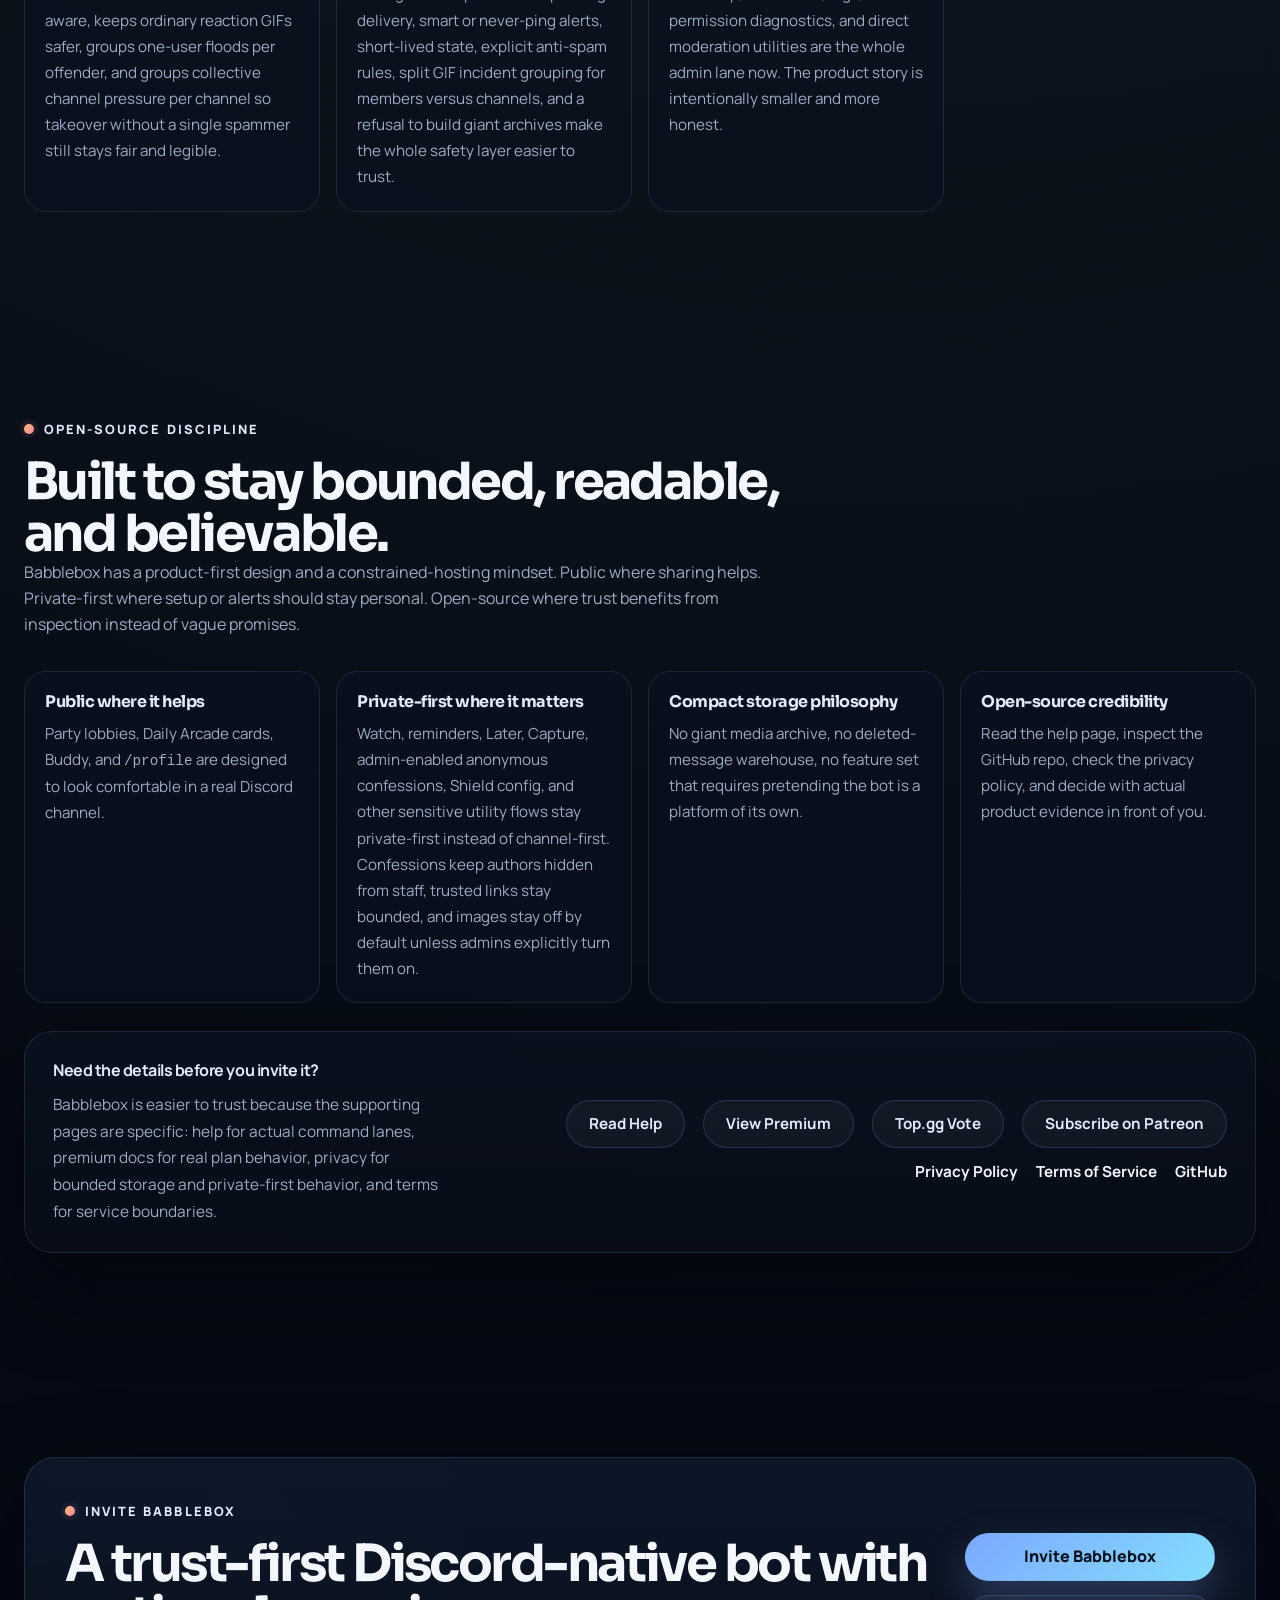
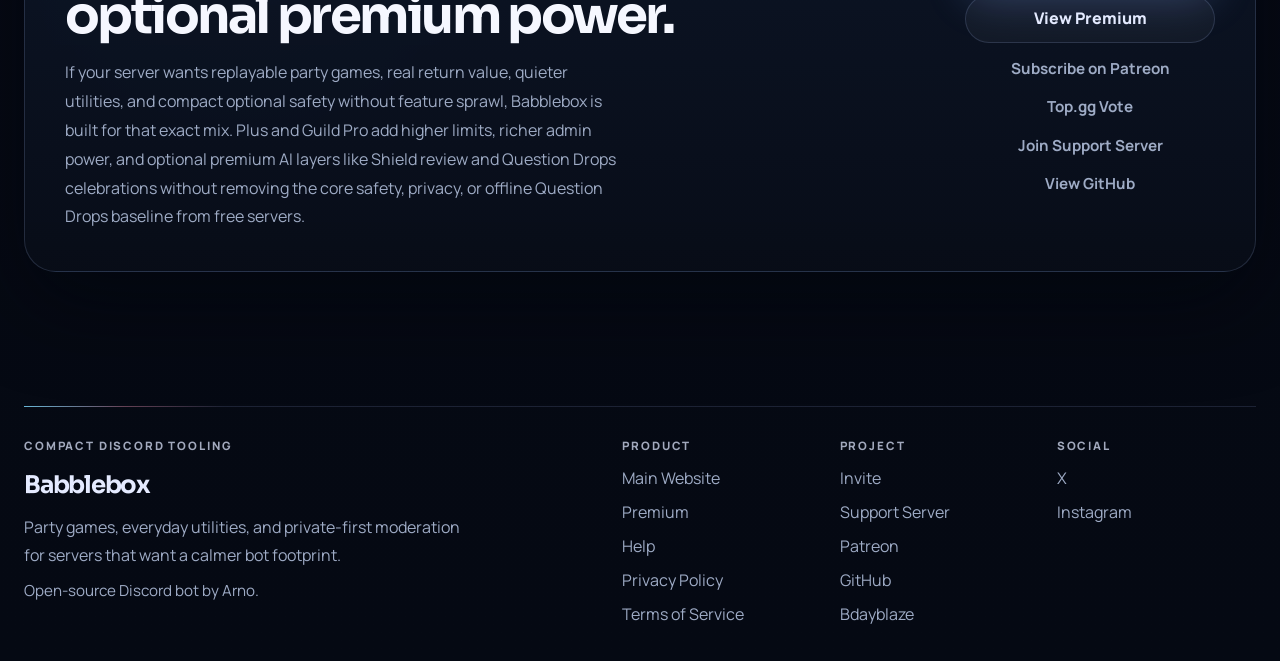
==== commit d145350d: "Refine Pattern Hunt into a guesser-led question loop" ====
--- a/index.html
+++ b/index.html
@@ -1635,11 +1635,11 @@
                 <h3>Starts the room fast and keeps the night moving.</h3>
                 <p>
                   Open <code>/play</code> once and Babblebox handles Broken Telephone, Exquisite Corpse, Spyfall, Word
-                  Bomb, and Pattern Hunt from one polished lobby. Pattern Hunt stays mysterious, Word Bomb stays sharp,
+                  Bomb, and Pattern Hunt from one polished lobby. Pattern Hunt plays like guided table talk, Word Bomb stays sharp,
                   Spyfall has <code>/spyfall target</code> when panels scroll away, and the whole flow still feels native to Discord instead of bolted on.
                 </p>
                 <p>
-                  Pattern Hunt coders need server DMs open before the round starts. Guesses accept natural theories like <code>contains a number</code>. That detail belongs on the page
+                  Pattern Hunt pattern holders need server DMs open before the round starts. The guesser asks named holders normal questions, and guesses accept natural theories like <code>contains a number</code>. That detail belongs on the page
                   because this site is supposed to sell the real product, not smooth over it with abstract marketing.
                 </p>
                 <div class="story-points">
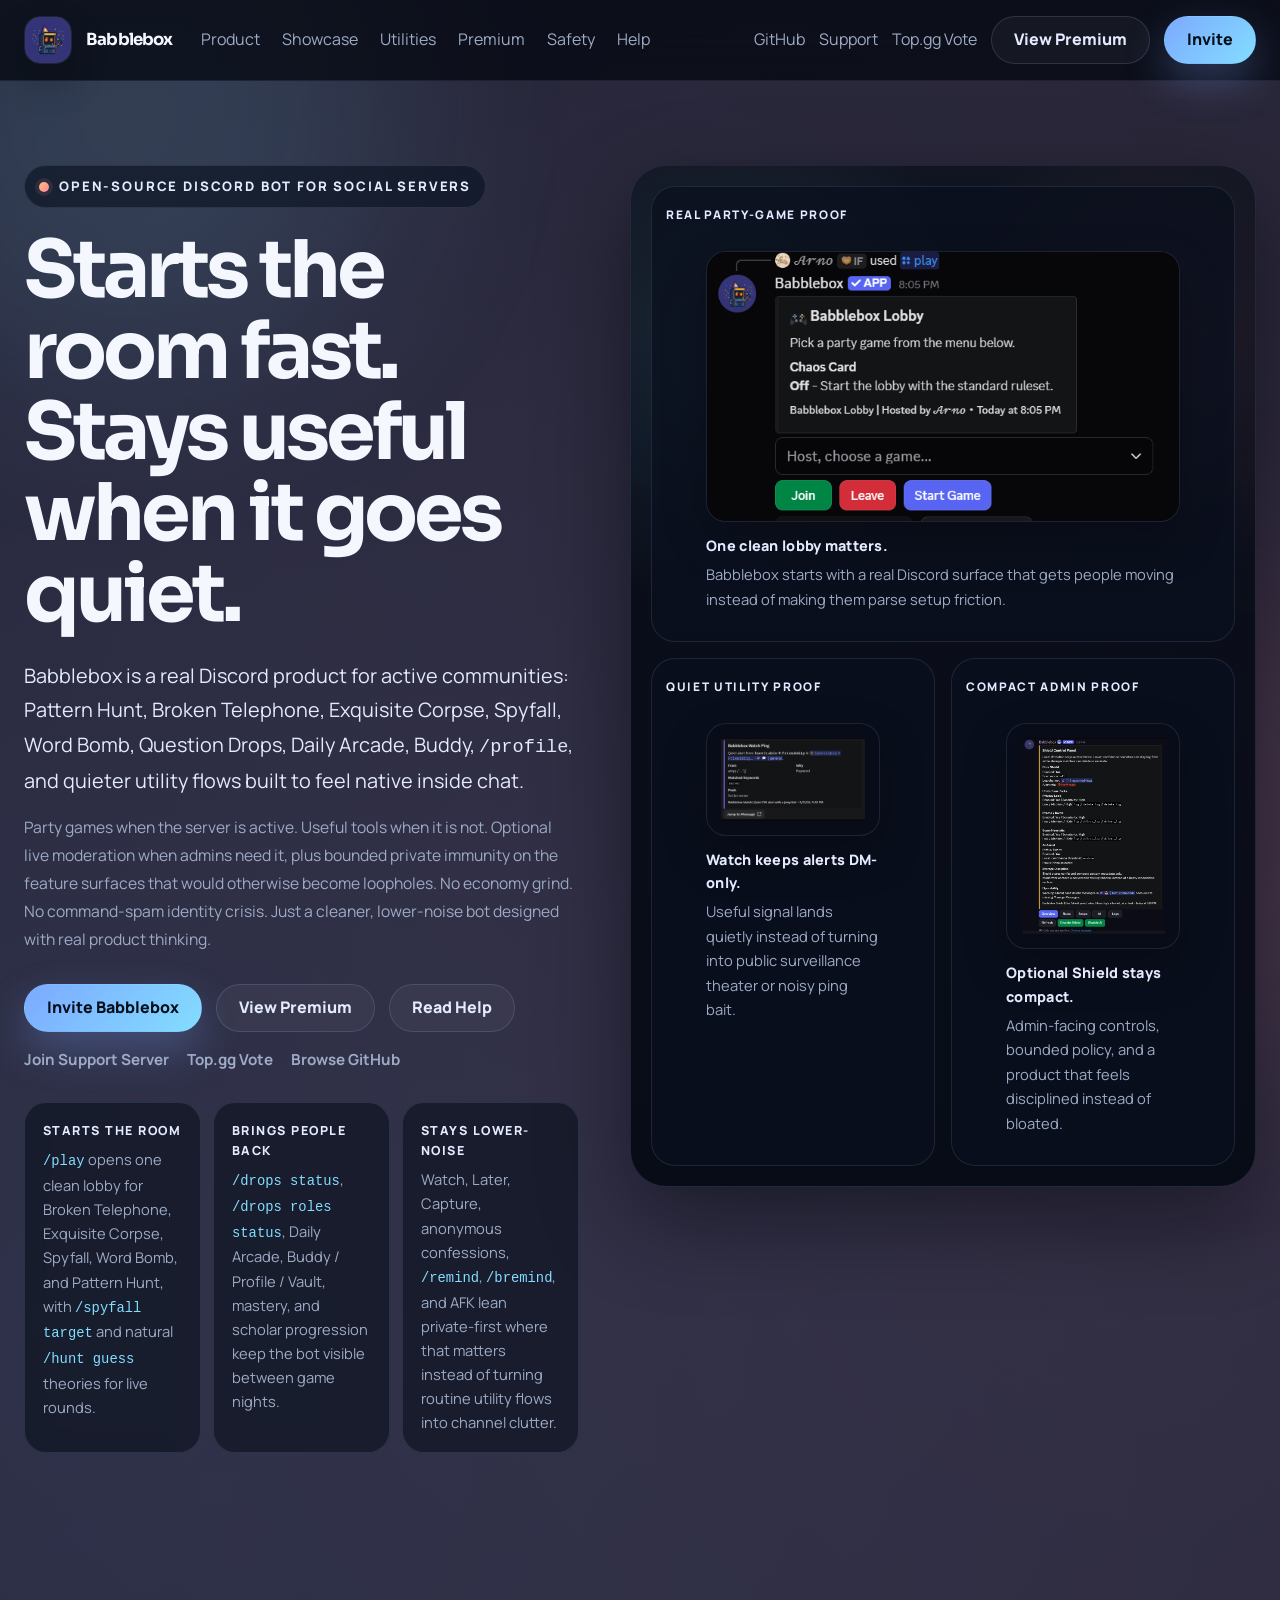
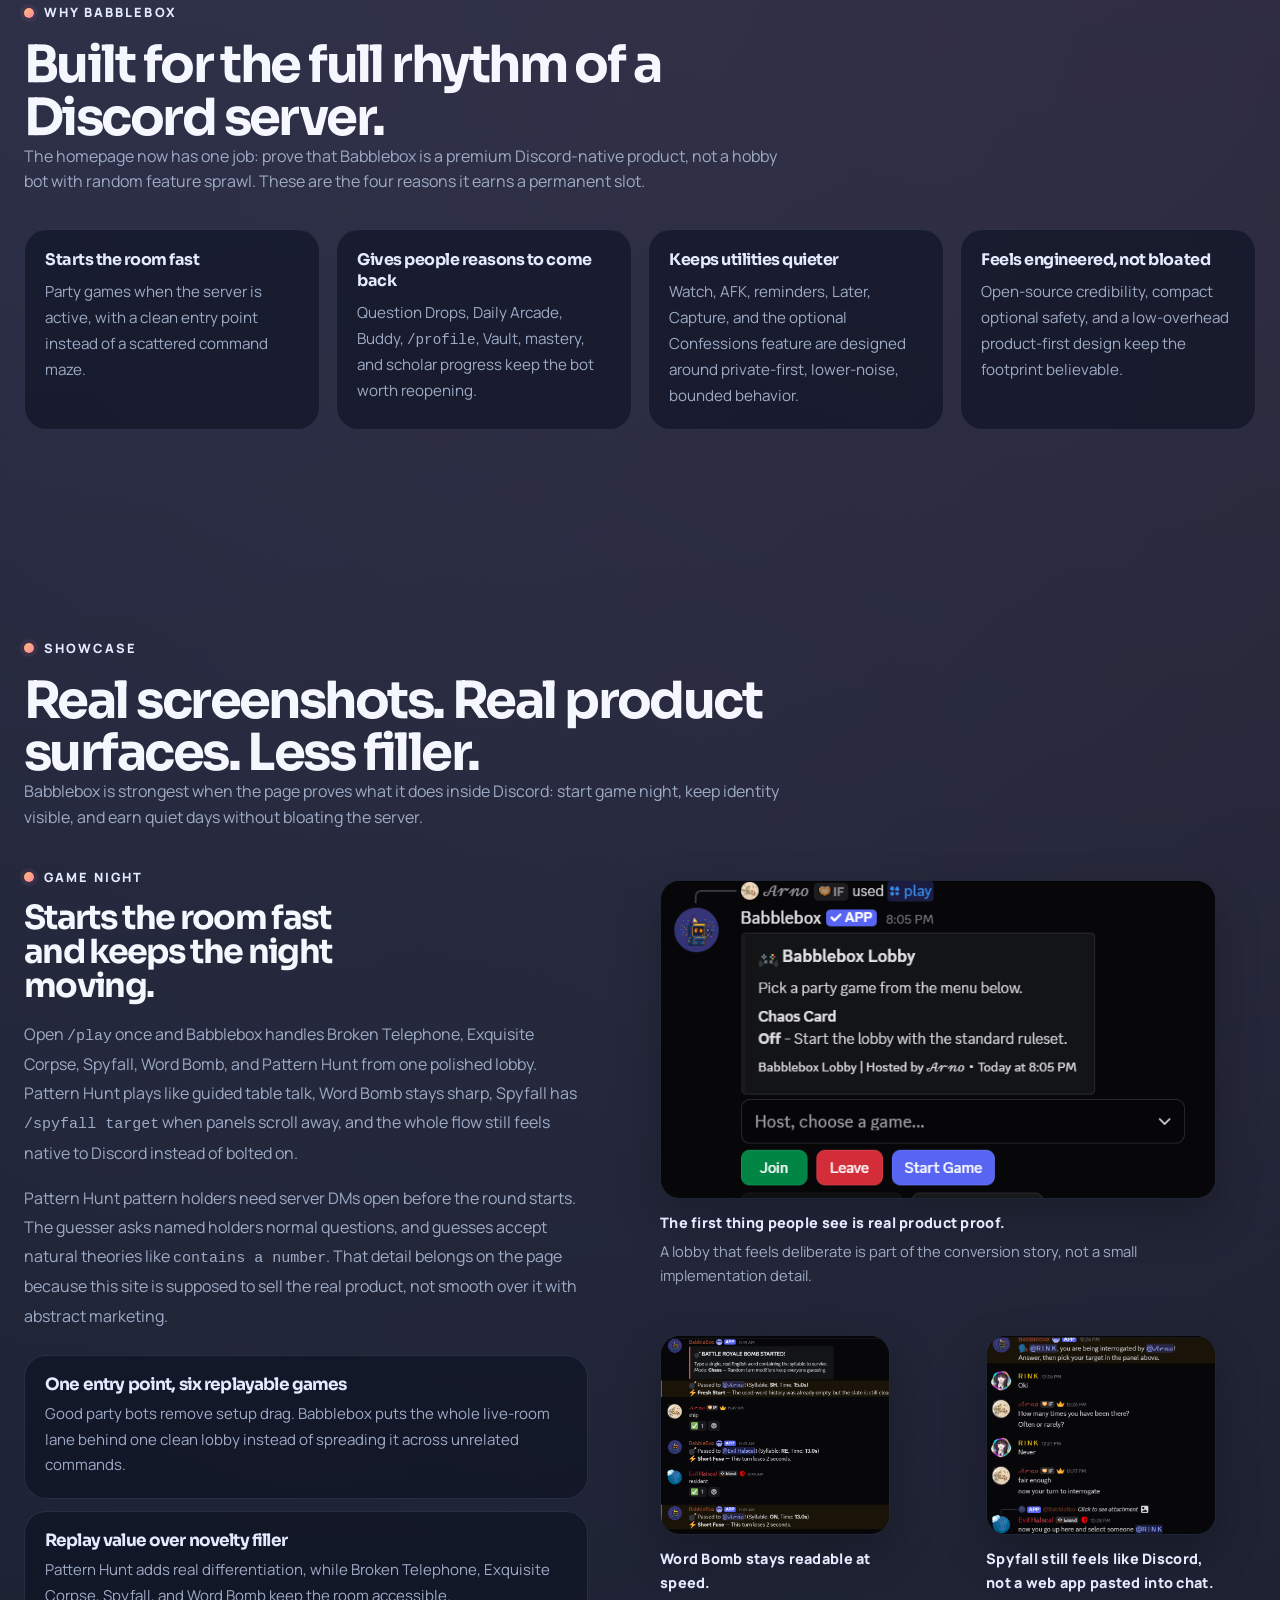
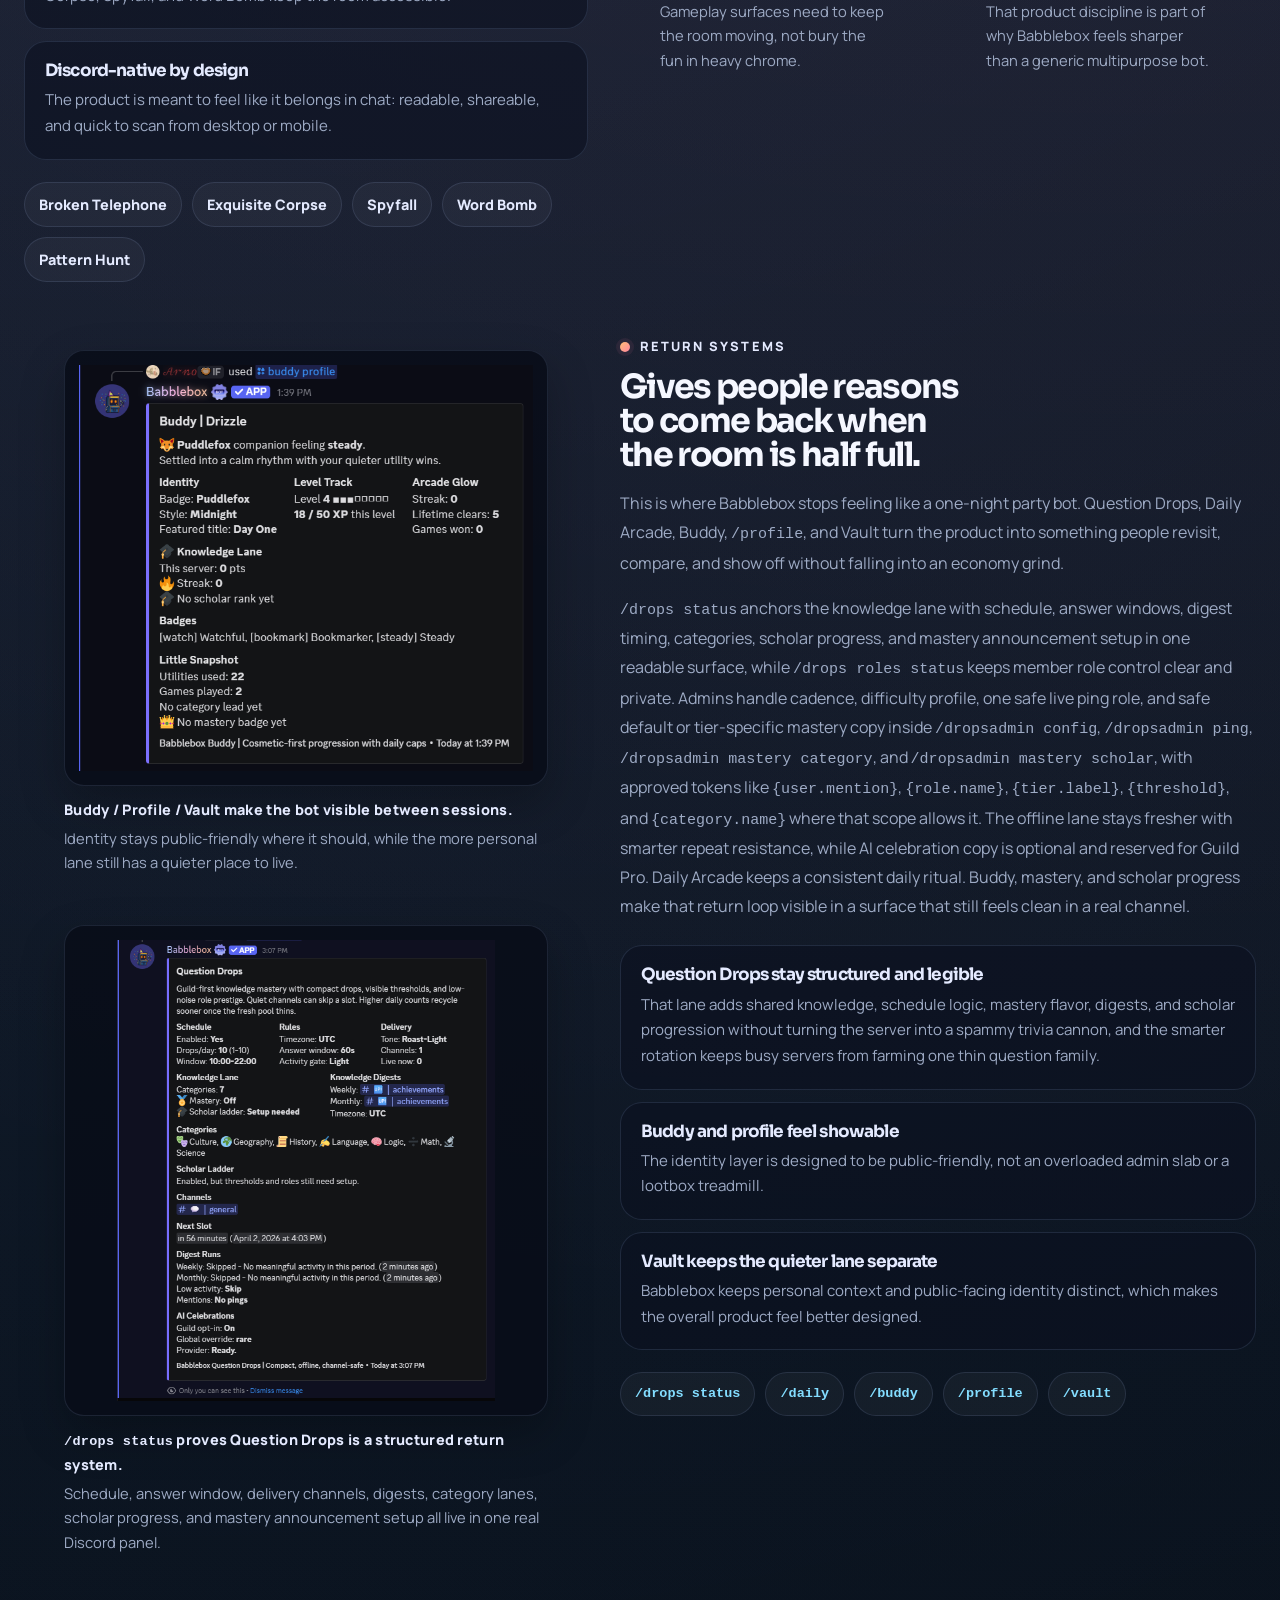
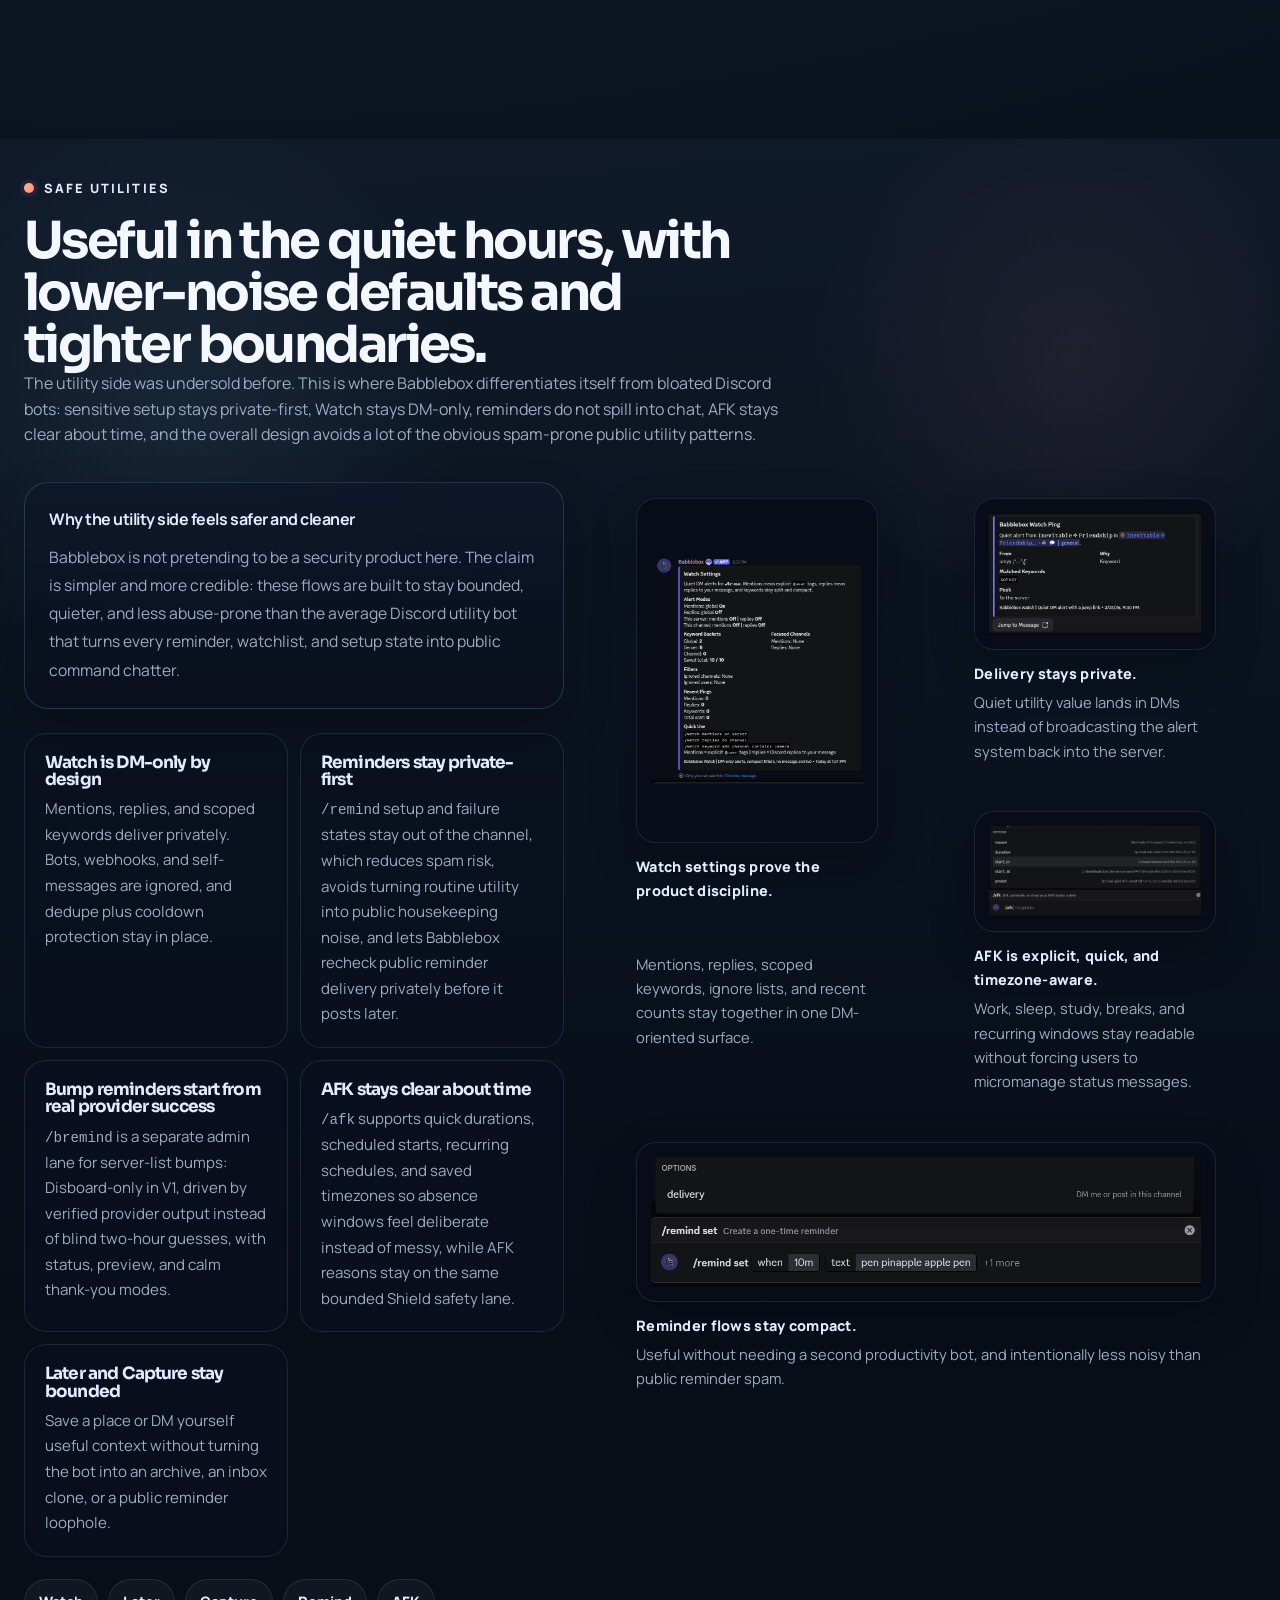
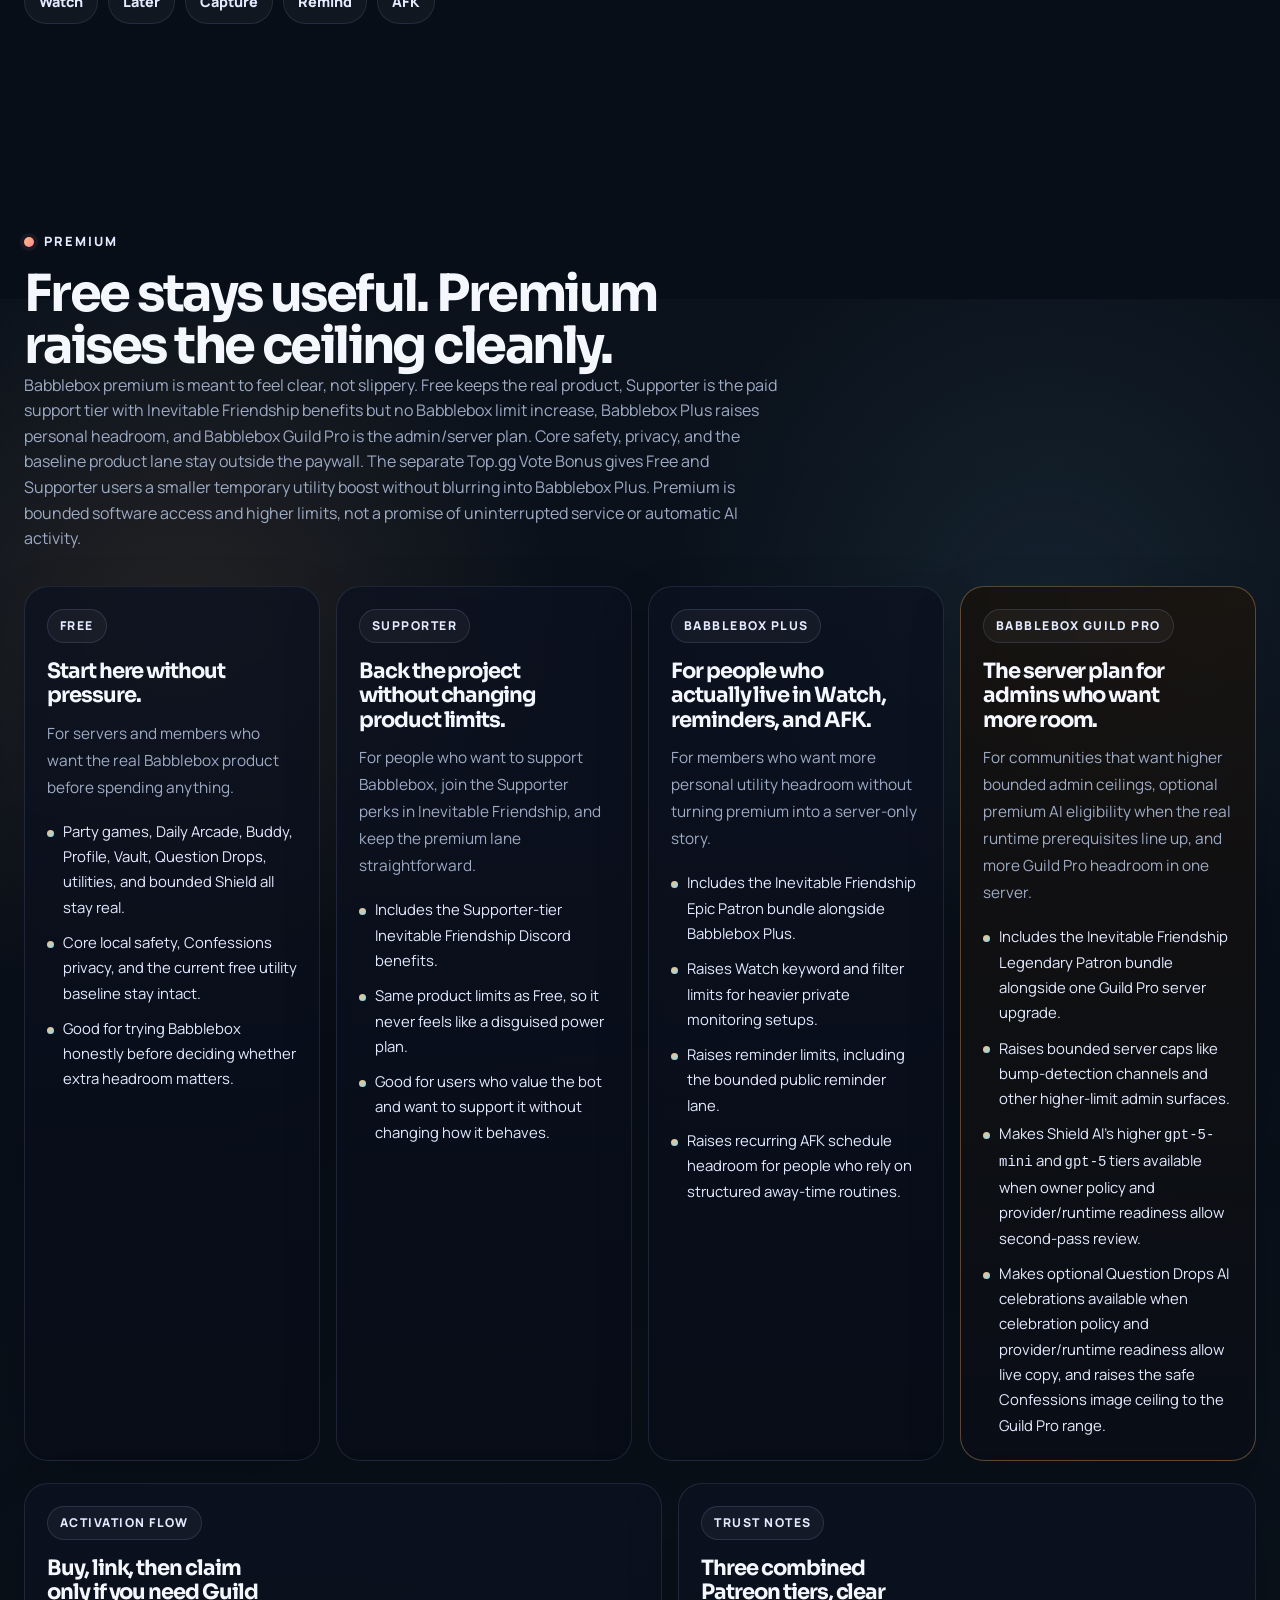
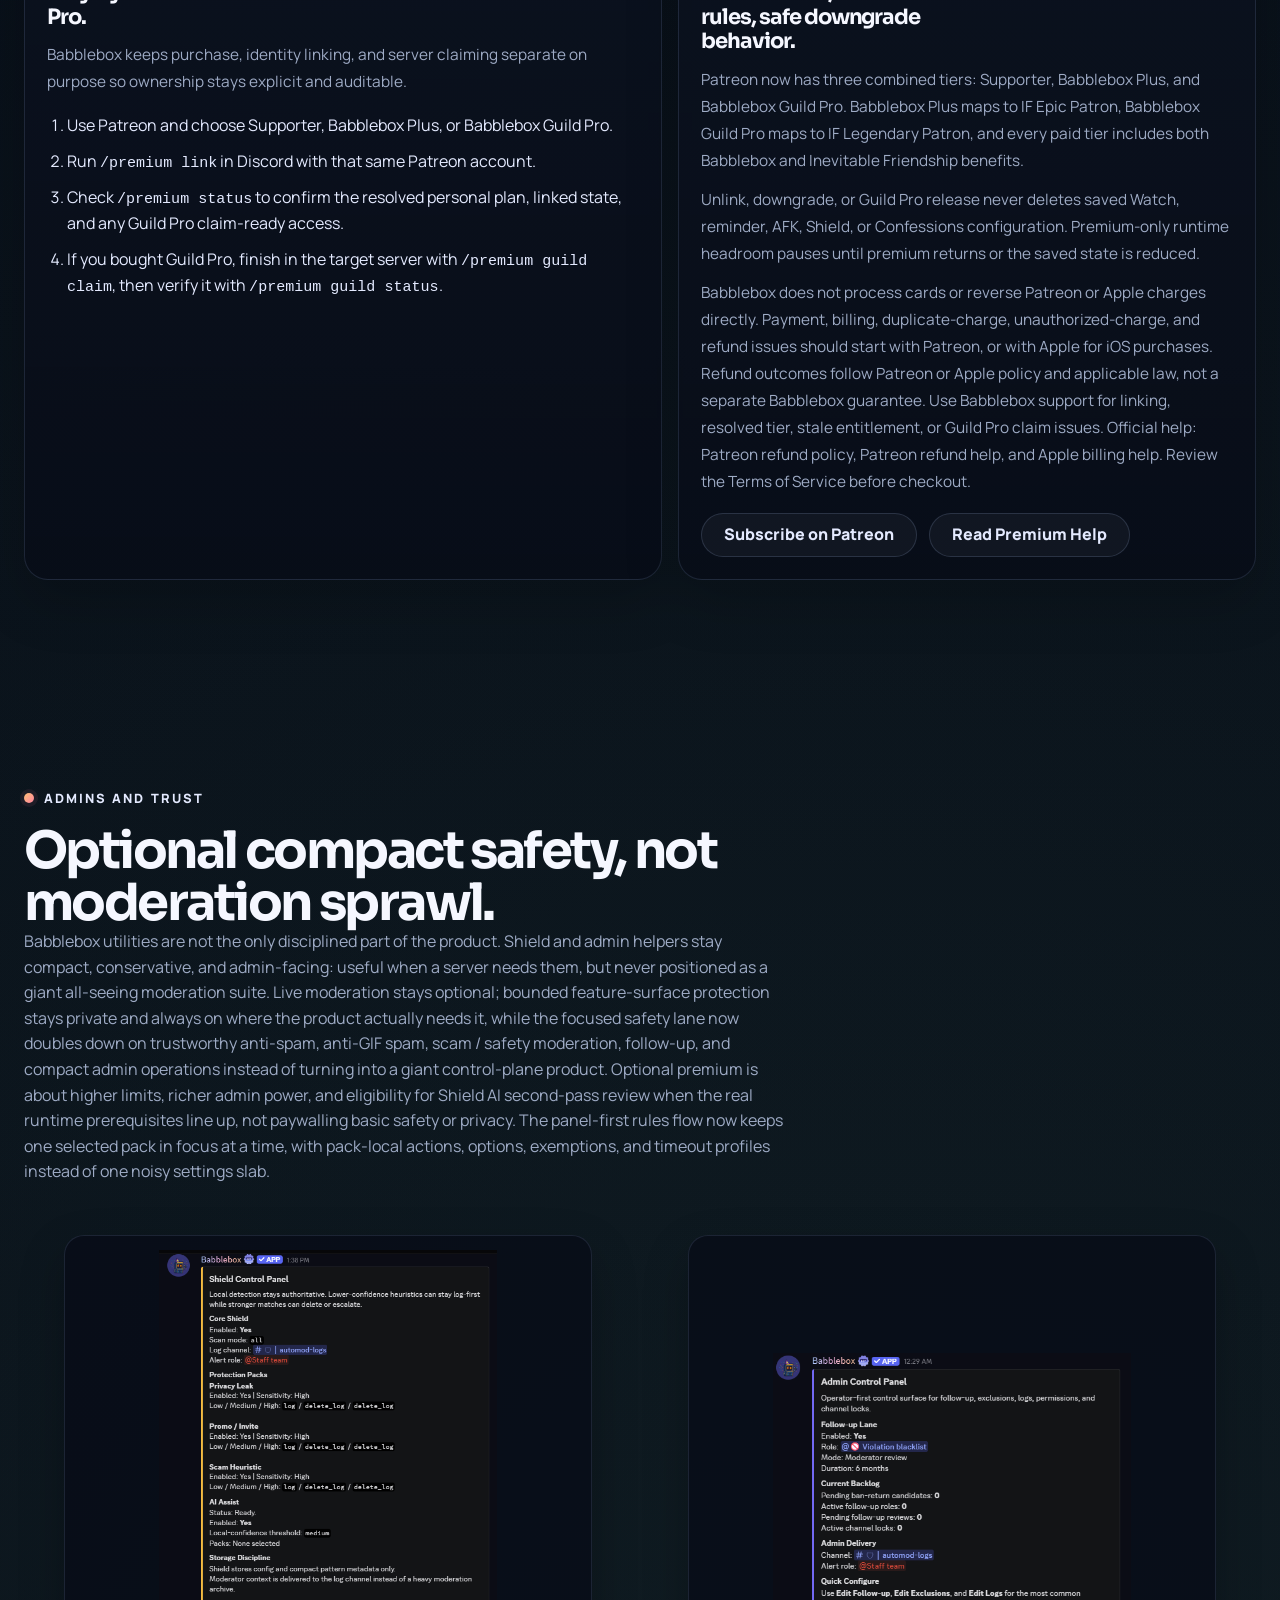
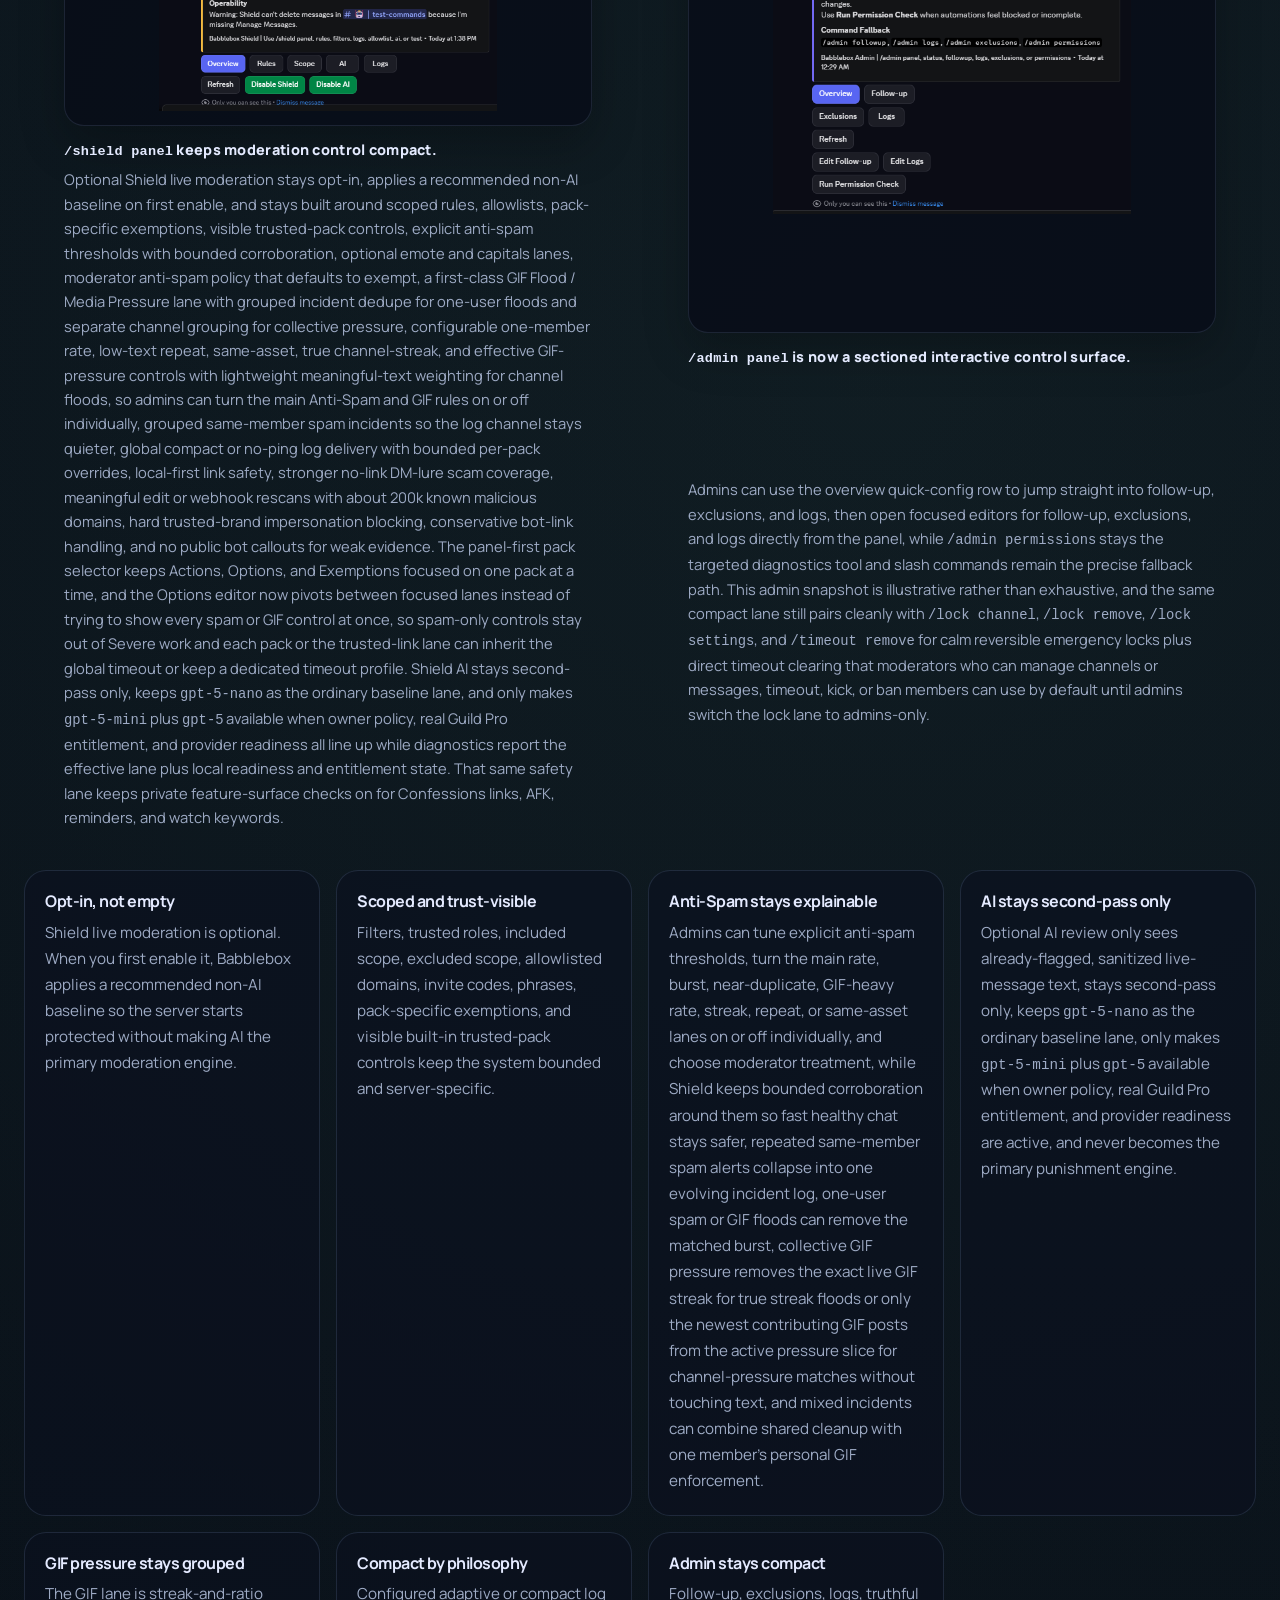
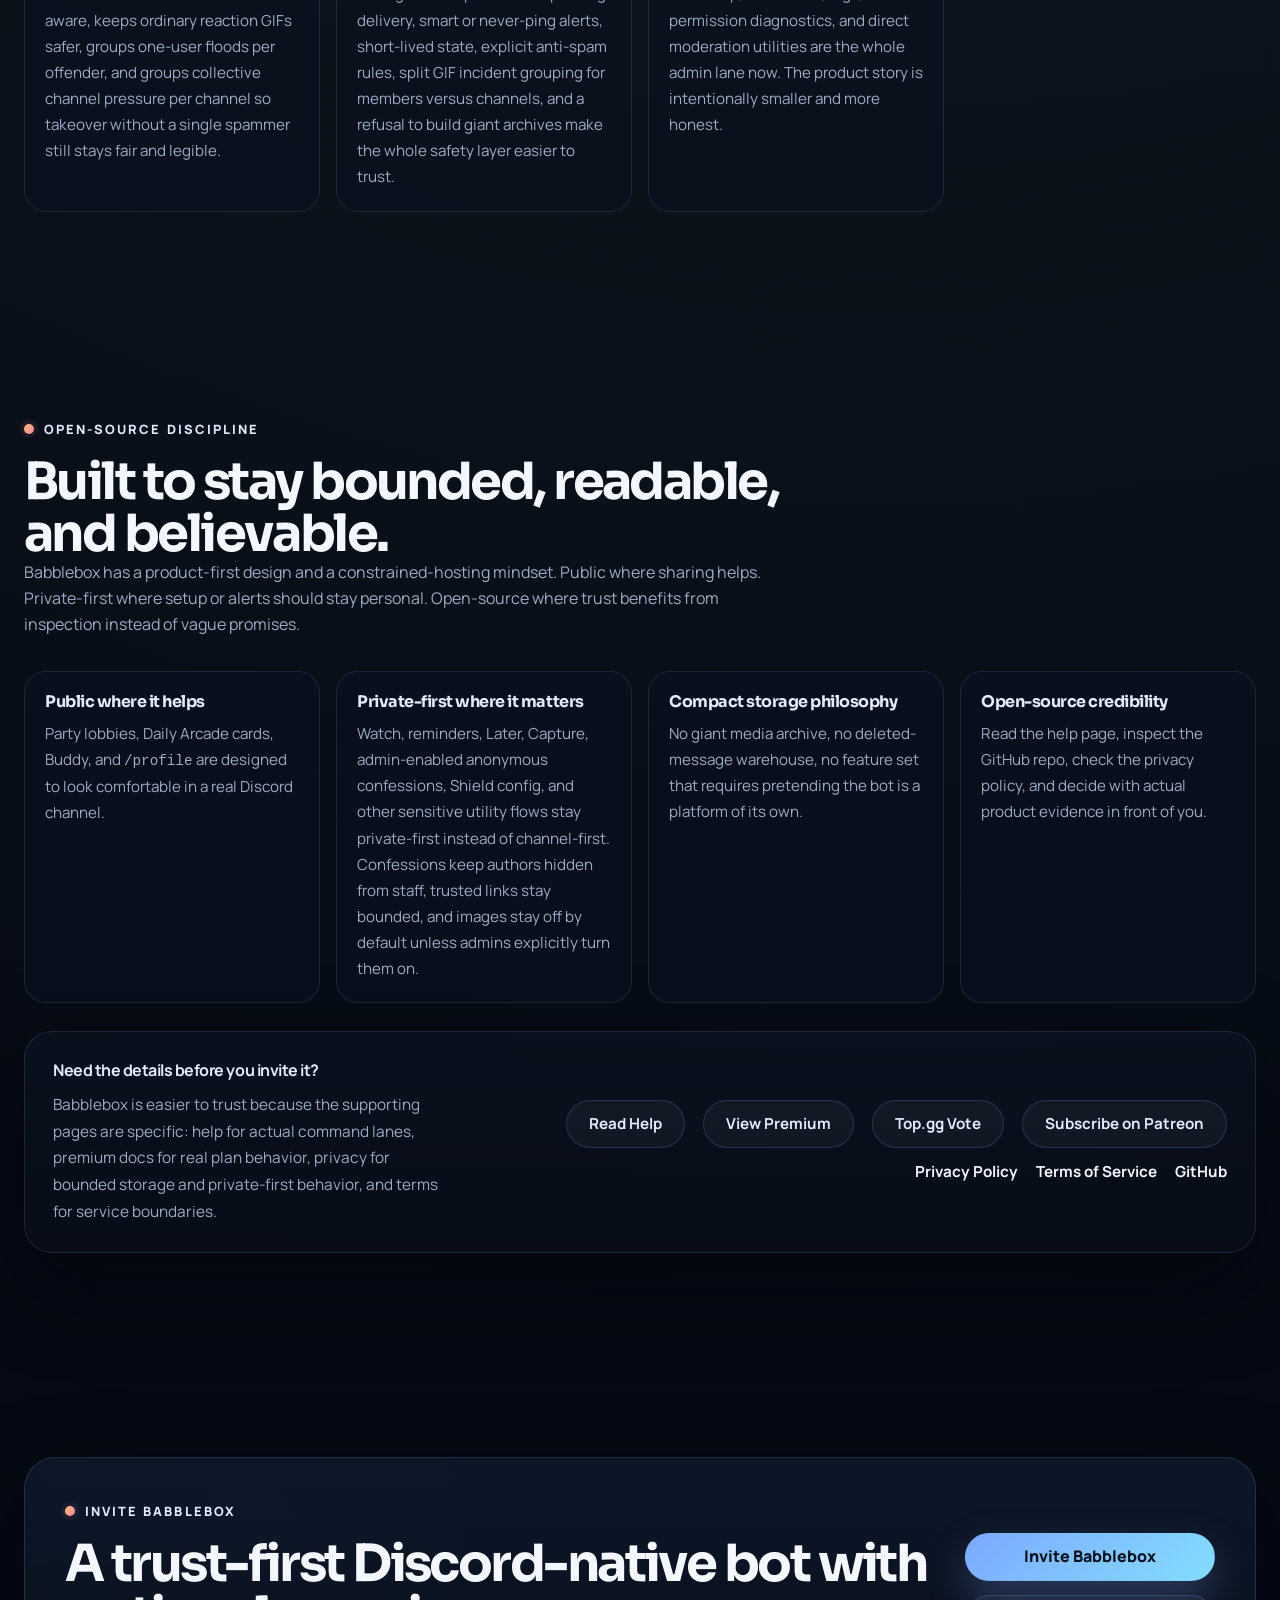
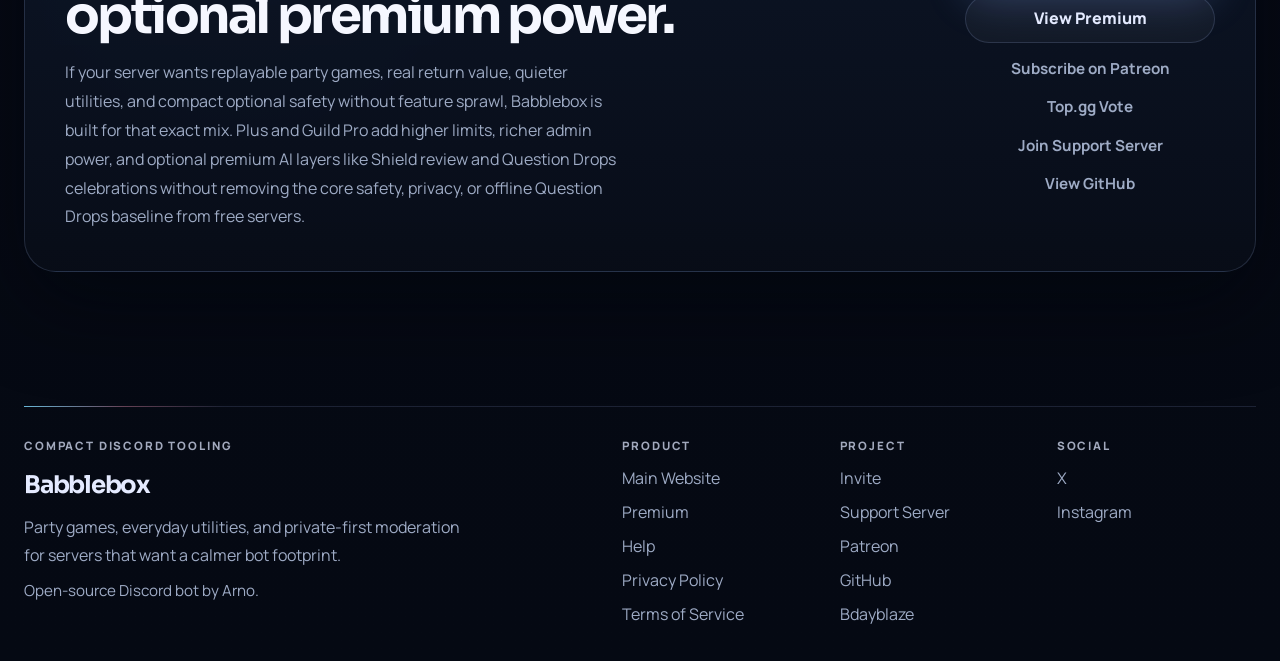
==== commit 9678aed4: "Refresh Shield AI model defaults and diagnostics" ====
--- a/index.html
+++ b/index.html
@@ -1978,7 +1978,7 @@
                 <ul class="premium-points">
                   <li>Includes the Inevitable Friendship Legendary Patron bundle alongside one Guild Pro server upgrade.</li>
                   <li>Raises bounded server caps like bump-detection channels and other higher-limit admin surfaces.</li>
-                  <li>Makes Shield AI's higher <code>gpt-5.4-mini</code> and <code>gpt-5.4</code> tiers available when owner policy and provider/runtime readiness allow second-pass review.</li>
+                  <li>Makes Shield AI's higher <code>gpt-5-mini</code> and <code>gpt-5</code> tiers available when owner policy and provider/runtime readiness allow second-pass review.</li>
                   <li>Makes optional Question Drops AI celebrations available when celebration policy and provider/runtime readiness allow live copy, and raises the safe Confessions image ceiling to the Guild Pro range.</li>
                 </ul>
               </article>
@@ -2060,7 +2060,7 @@
               </div>
               <figcaption>
                 <strong><code>/shield panel</code> keeps moderation control compact.</strong>
-                  <span>Optional Shield live moderation stays opt-in, applies a recommended non-AI baseline on first enable, and stays built around scoped rules, allowlists, pack-specific exemptions, visible trusted-pack controls, explicit anti-spam thresholds with bounded corroboration, optional emote and capitals lanes, moderator anti-spam policy that defaults to exempt, a first-class GIF Flood / Media Pressure lane with grouped incident dedupe for one-user floods and separate channel grouping for collective pressure, configurable one-member rate, low-text repeat, same-asset, true channel-streak, and effective GIF-pressure controls with lightweight meaningful-text weighting for channel floods, so admins can turn the main Anti-Spam and GIF rules on or off individually, grouped same-member spam incidents so the log channel stays quieter, global compact or no-ping log delivery with bounded per-pack overrides, local-first link safety, stronger no-link DM-lure scam coverage, meaningful edit or webhook rescans with about 200k known malicious domains, hard trusted-brand impersonation blocking, conservative bot-link handling, and no public bot callouts for weak evidence. The panel-first pack selector keeps Actions, Options, and Exemptions focused on one pack at a time, and the Options editor now pivots between focused lanes instead of trying to show every spam or GIF control at once, so spam-only controls stay out of Severe work and each pack or the trusted-link lane can inherit the global timeout or keep a dedicated timeout profile. Shield AI stays second-pass only, keeps <code>gpt-5.4-nano</code> as the ordinary baseline lane, and only makes <code>gpt-5.4-mini</code> plus <code>gpt-5.4</code> available when owner policy, real Guild Pro entitlement, and provider readiness all line up while diagnostics report the effective lane plus local readiness and entitlement state. That same safety lane keeps private feature-surface checks on for Confessions links, AFK, reminders, and watch keywords.</span>
+                  <span>Optional Shield live moderation stays opt-in, applies a recommended non-AI baseline on first enable, and stays built around scoped rules, allowlists, pack-specific exemptions, visible trusted-pack controls, explicit anti-spam thresholds with bounded corroboration, optional emote and capitals lanes, moderator anti-spam policy that defaults to exempt, a first-class GIF Flood / Media Pressure lane with grouped incident dedupe for one-user floods and separate channel grouping for collective pressure, configurable one-member rate, low-text repeat, same-asset, true channel-streak, and effective GIF-pressure controls with lightweight meaningful-text weighting for channel floods, so admins can turn the main Anti-Spam and GIF rules on or off individually, grouped same-member spam incidents so the log channel stays quieter, global compact or no-ping log delivery with bounded per-pack overrides, local-first link safety, stronger no-link DM-lure scam coverage, meaningful edit or webhook rescans with about 200k known malicious domains, hard trusted-brand impersonation blocking, conservative bot-link handling, and no public bot callouts for weak evidence. The panel-first pack selector keeps Actions, Options, and Exemptions focused on one pack at a time, and the Options editor now pivots between focused lanes instead of trying to show every spam or GIF control at once, so spam-only controls stay out of Severe work and each pack or the trusted-link lane can inherit the global timeout or keep a dedicated timeout profile. Shield AI stays second-pass only, keeps <code>gpt-5-nano</code> as the ordinary baseline lane, and only makes <code>gpt-5-mini</code> plus <code>gpt-5</code> available when owner policy, real Guild Pro entitlement, and provider readiness all line up while diagnostics report the effective lane plus local readiness and entitlement state. That same safety lane keeps private feature-surface checks on for Confessions links, AFK, reminders, and watch keywords.</span>
               </figcaption>
             </figure>
 
@@ -2097,7 +2097,7 @@
             </article>
             <article>
               <strong>AI stays second-pass only</strong>
-              <p>Optional AI review only sees already-flagged, sanitized live-message text, stays second-pass only, keeps <code>gpt-5.4-nano</code> as the ordinary baseline lane, only makes <code>gpt-5.4-mini</code> plus <code>gpt-5.4</code> available when owner policy, real Guild Pro entitlement, and provider readiness are active, and never becomes the primary punishment engine.</p>
+              <p>Optional AI review only sees already-flagged, sanitized live-message text, stays second-pass only, keeps <code>gpt-5-nano</code> as the ordinary baseline lane, only makes <code>gpt-5-mini</code> plus <code>gpt-5</code> available when owner policy, real Guild Pro entitlement, and provider readiness are active, and never becomes the primary punishment engine.</p>
             </article>
             <article>
               <strong>GIF pressure stays grouped</strong>
